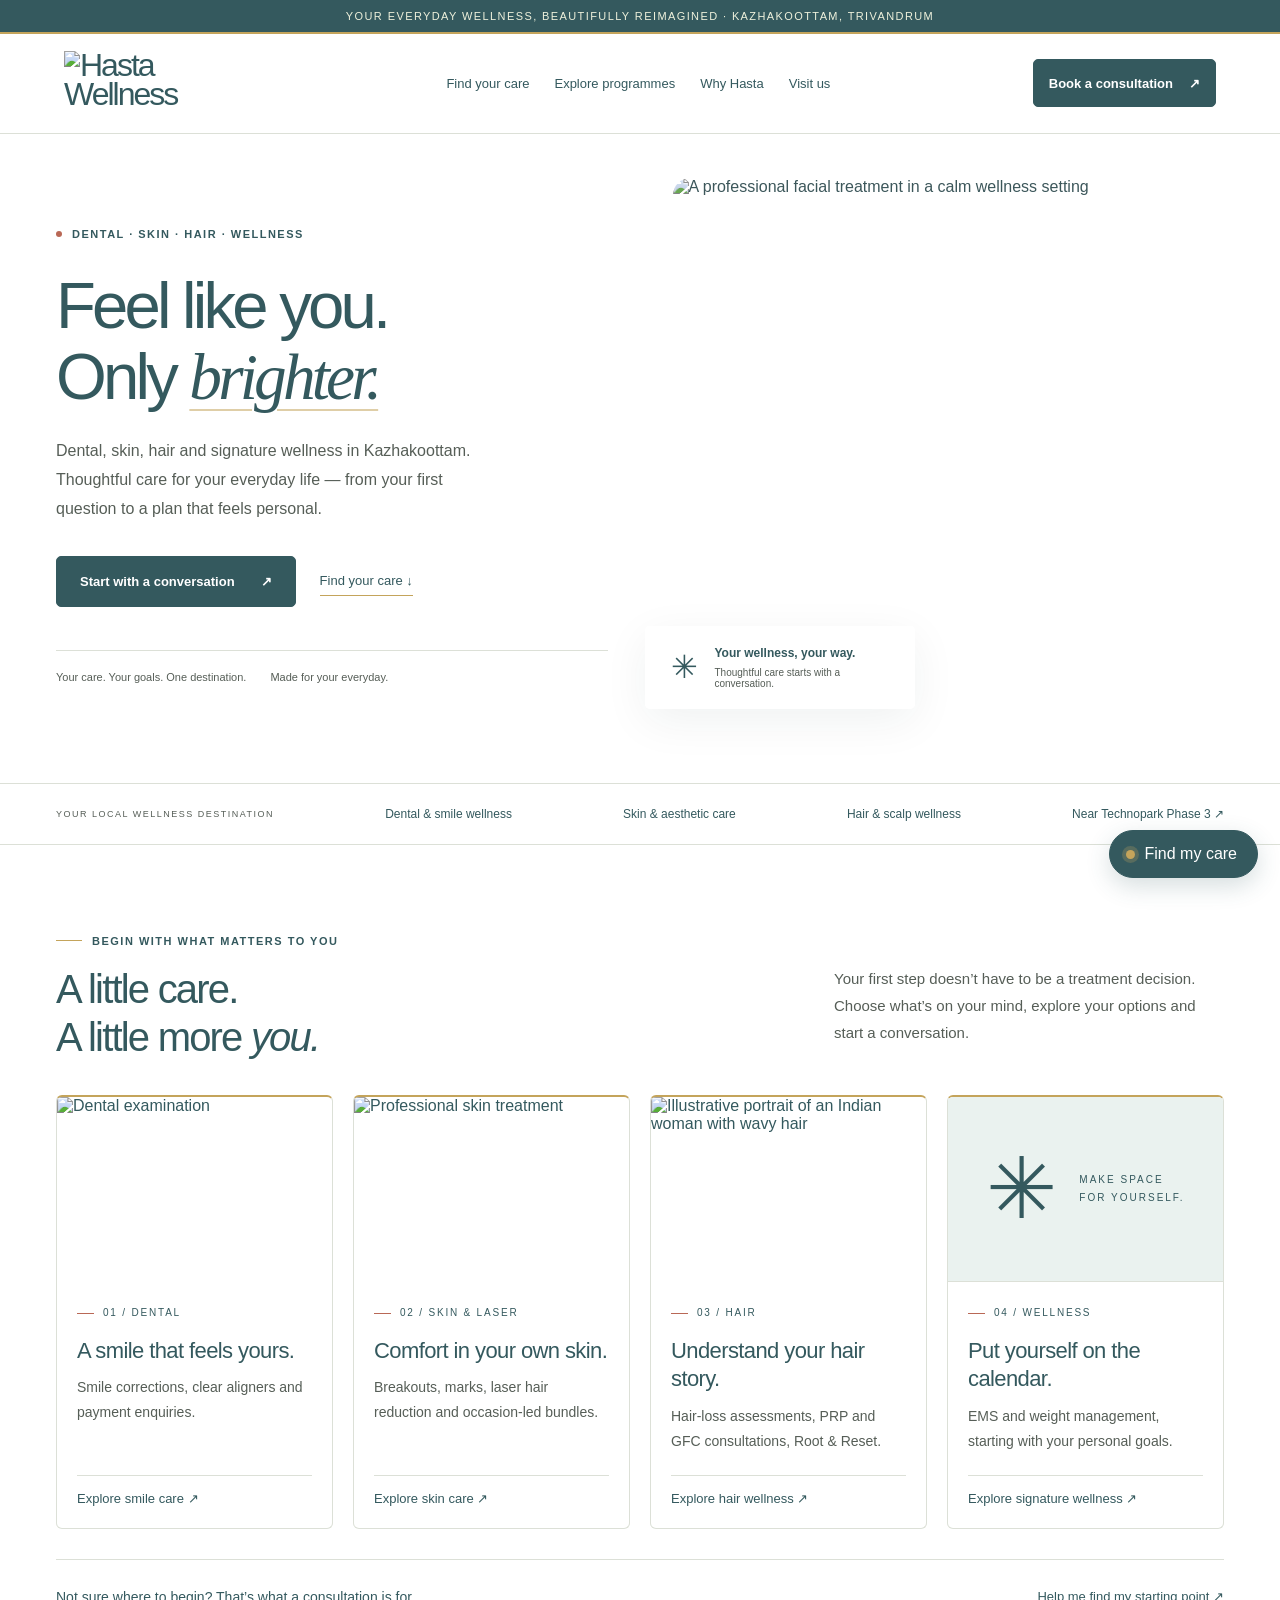
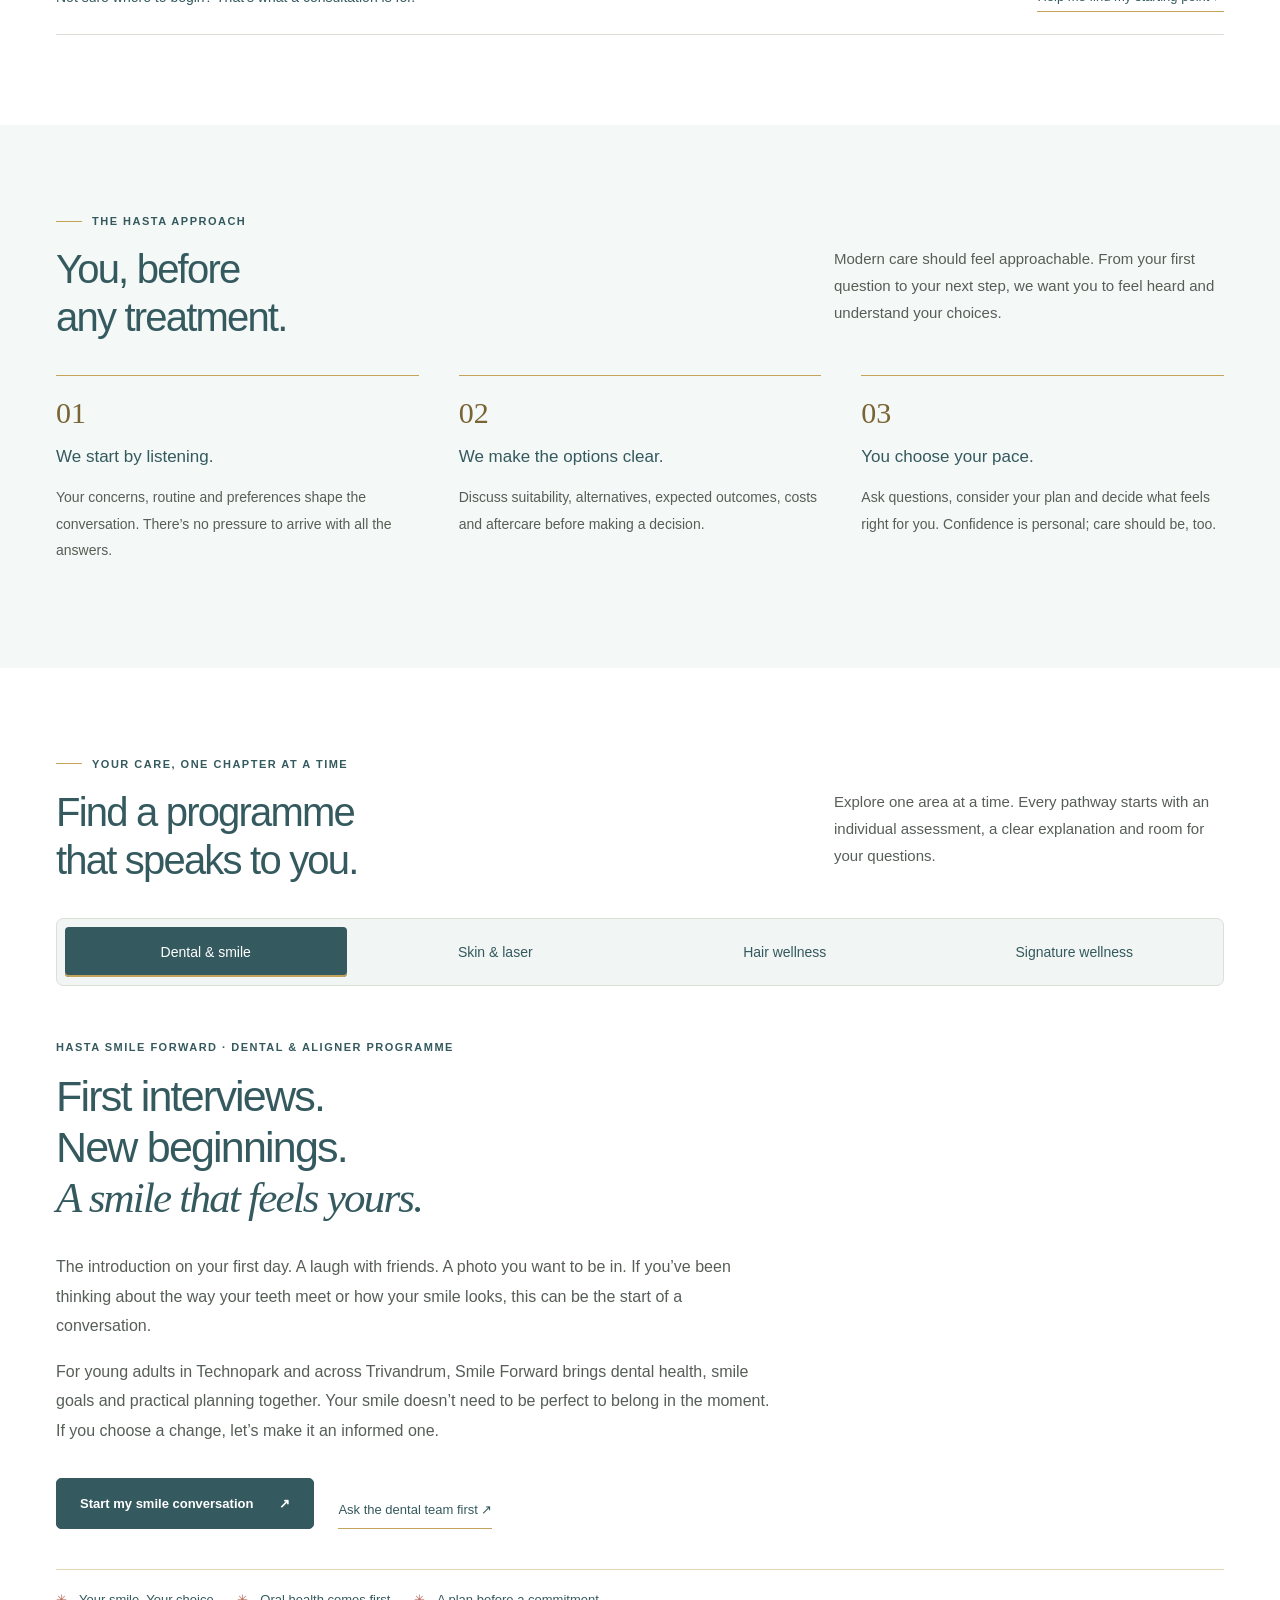
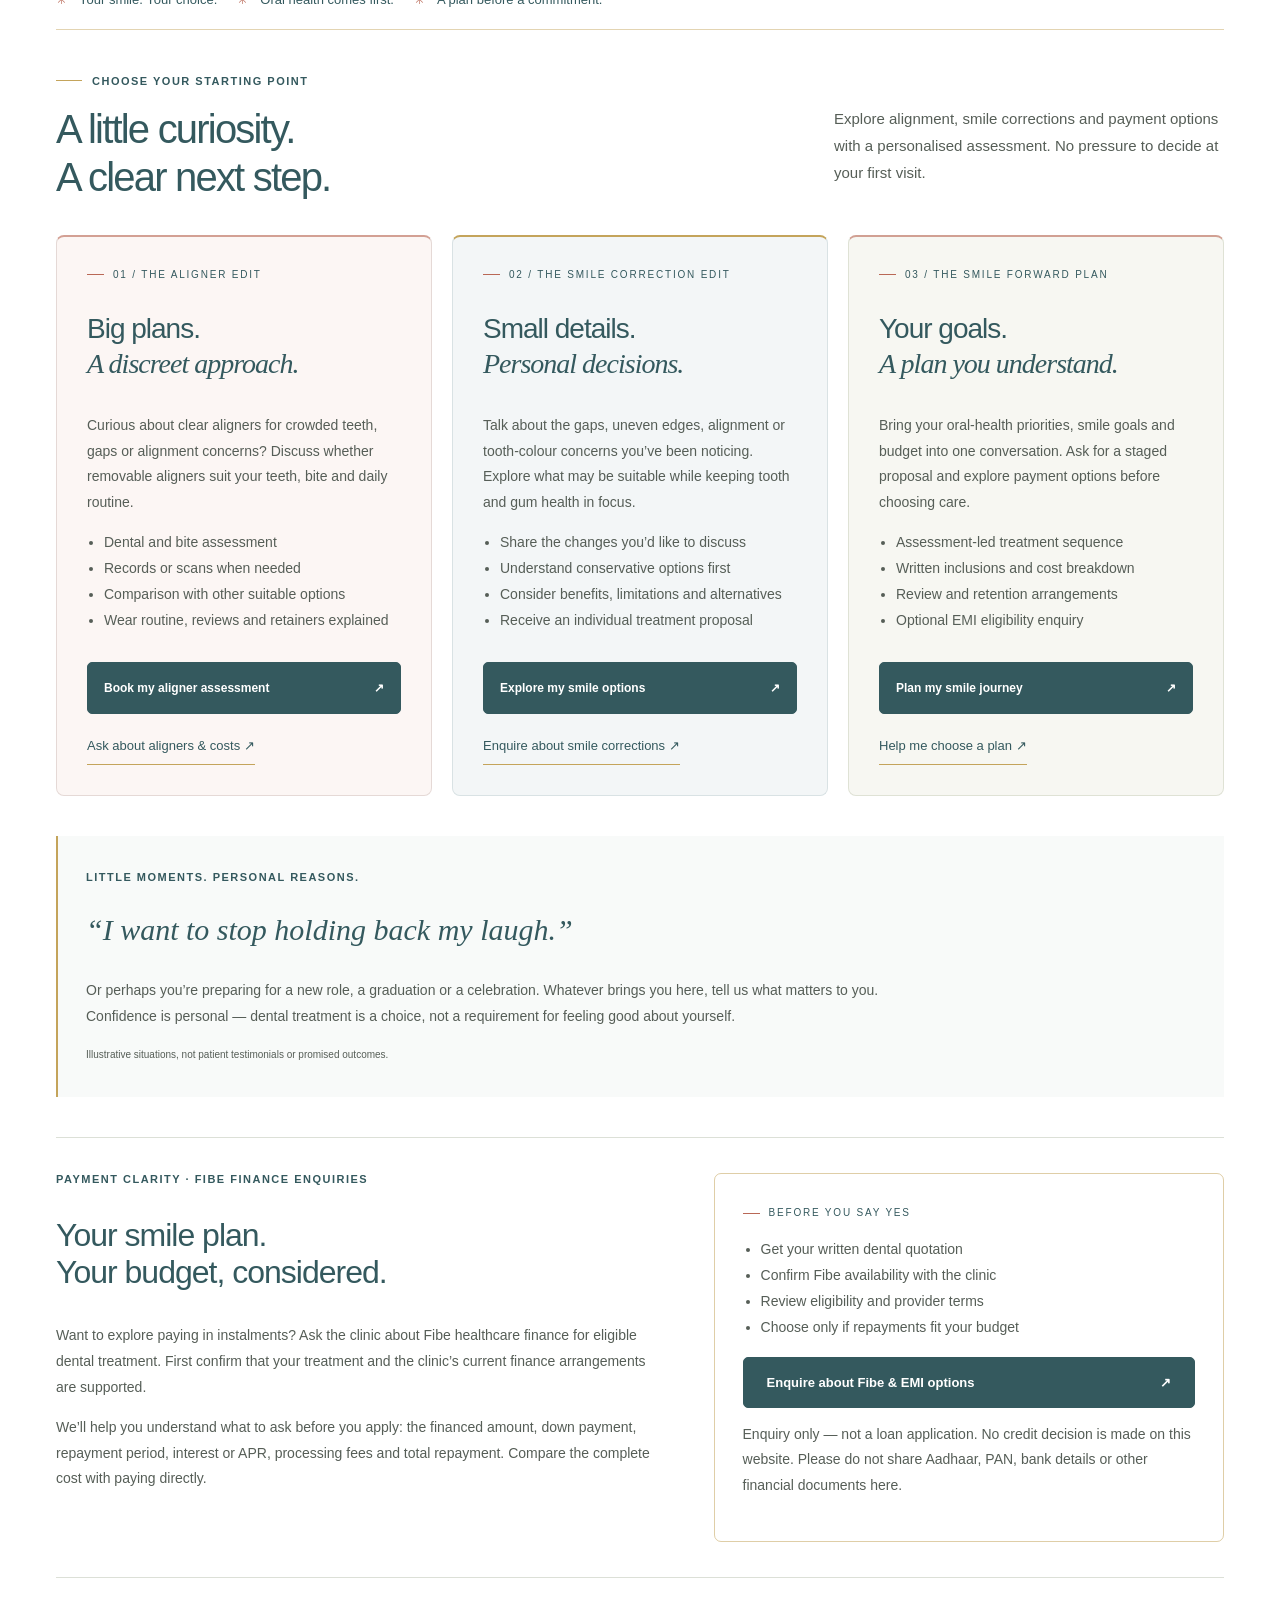
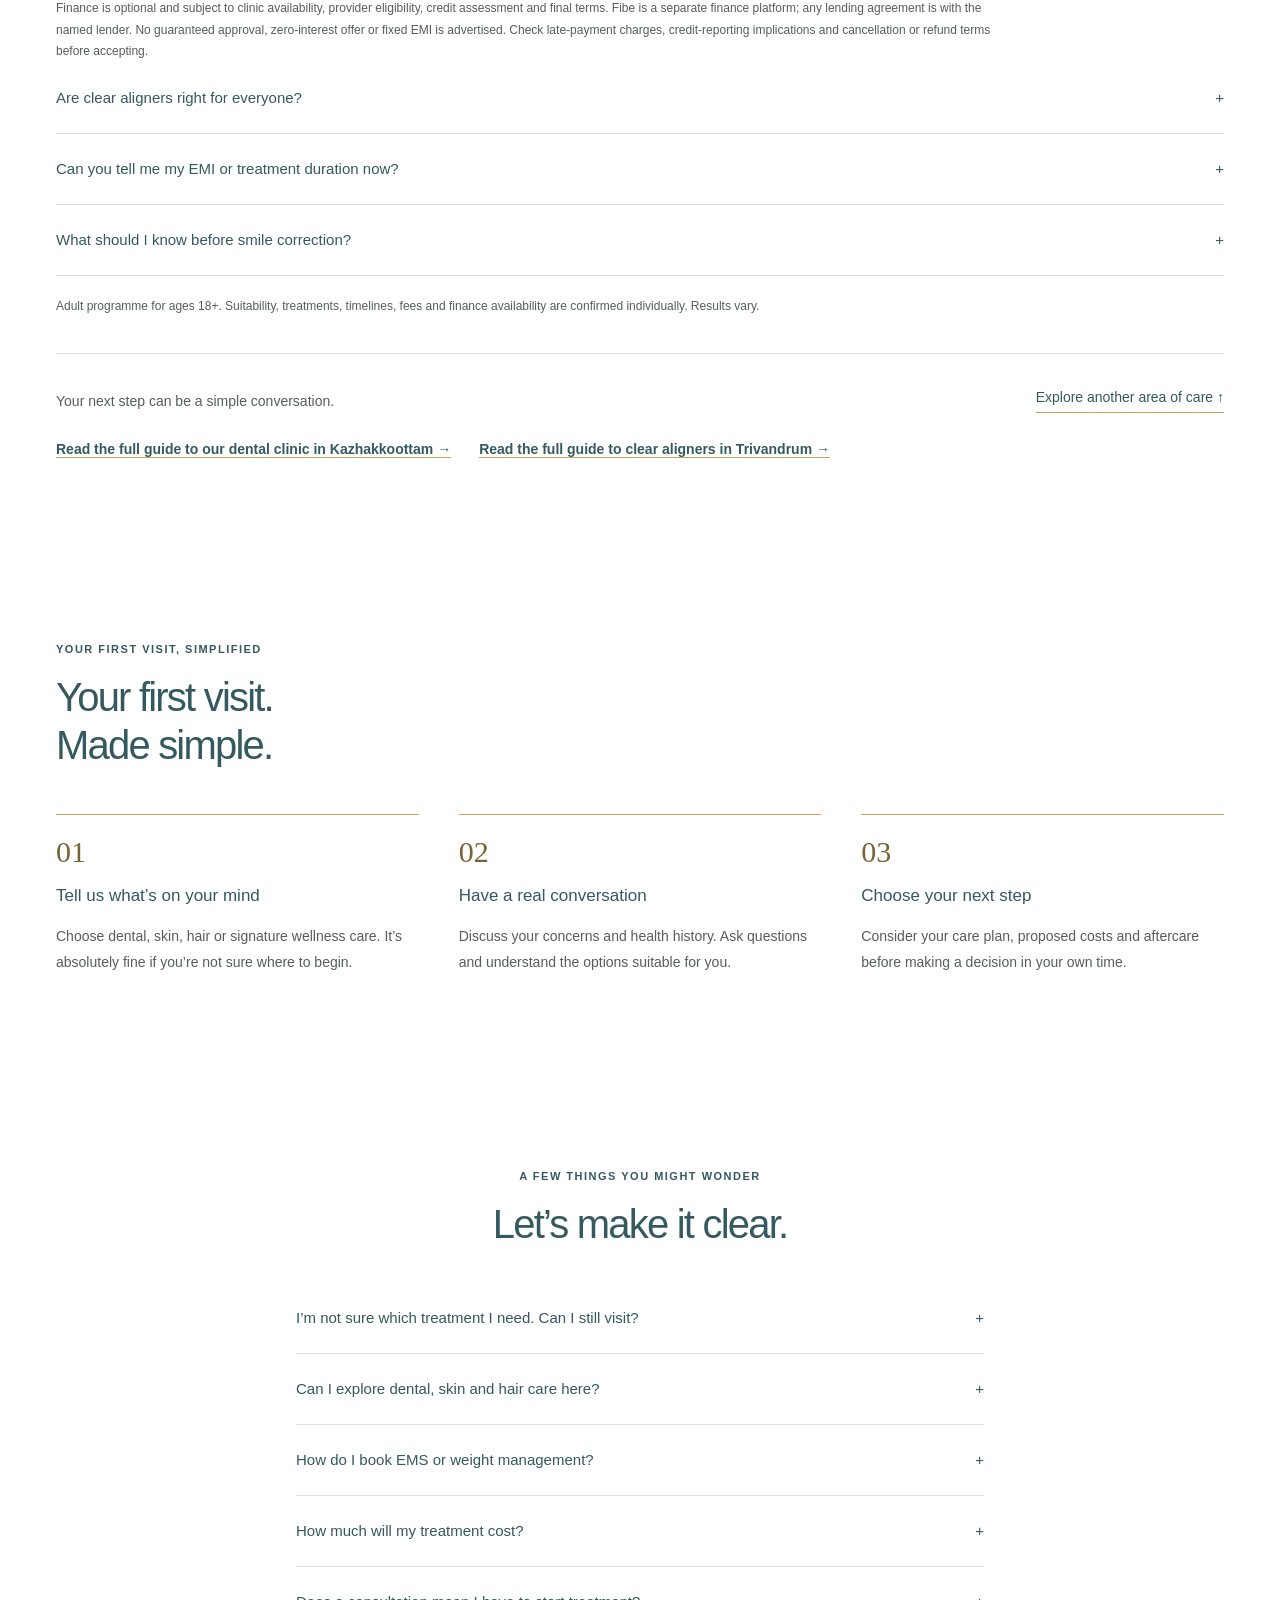
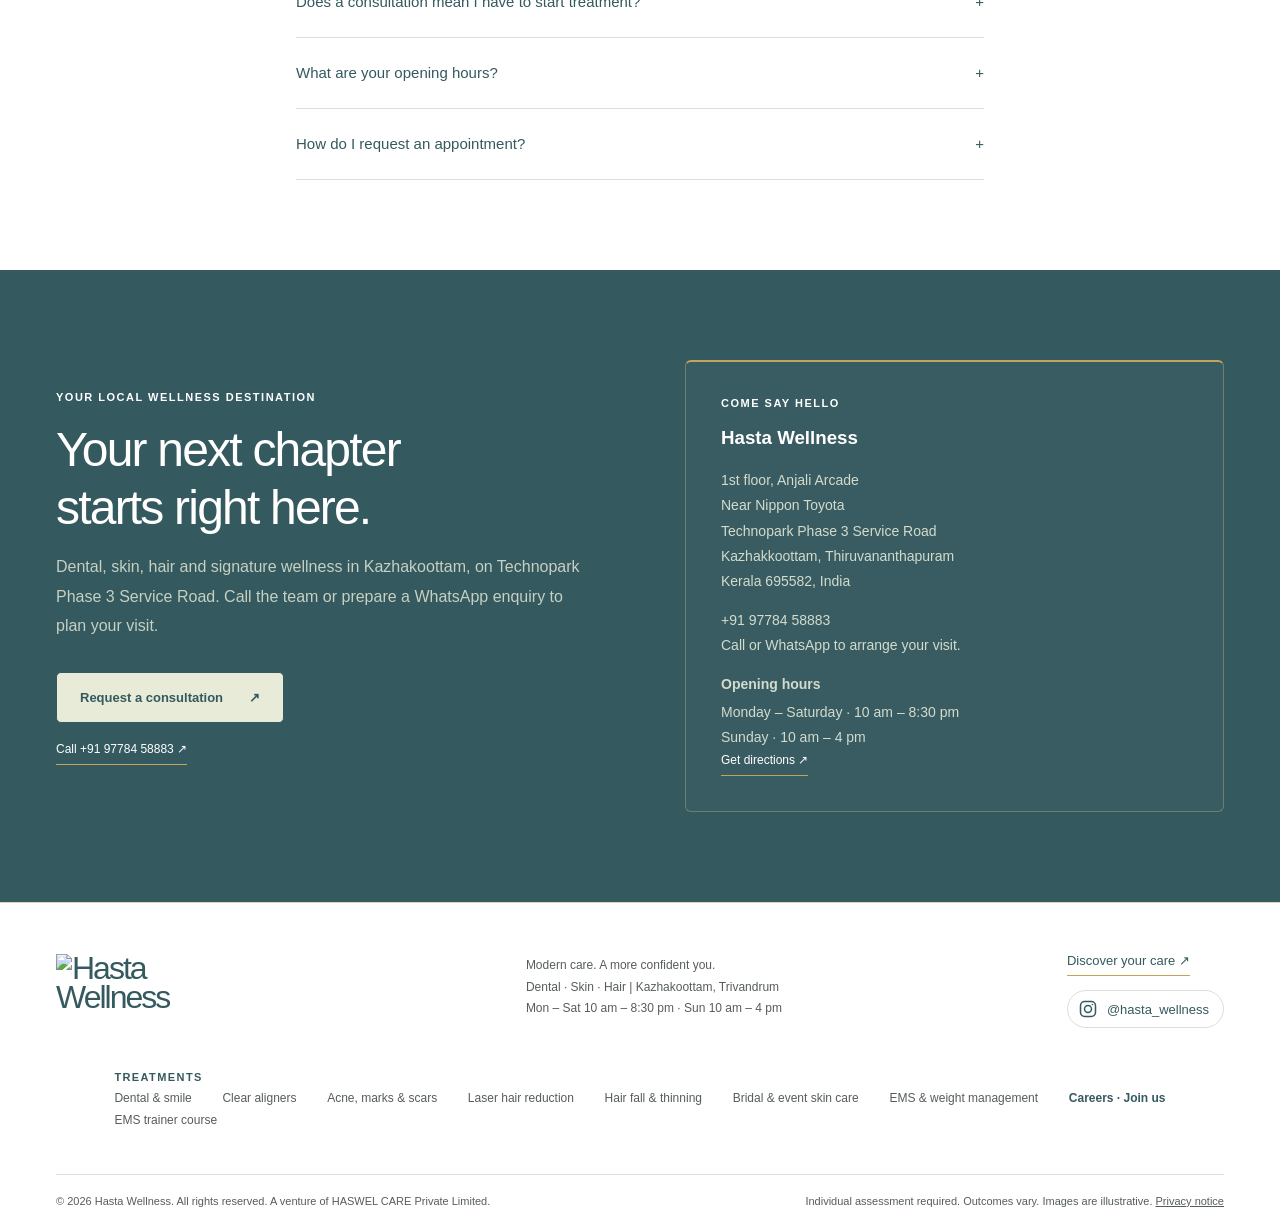
==== public/index.html @ f66c3aec "EMS Academy admissions: public course page and application, batches, review, offer with GST course-f" ====
<!doctype html><html lang="en"><head><meta charset="utf-8"><meta name="viewport" content="width=device-width,initial-scale=1"><title>Dental, Skin &amp; Hair Clinic in Kazhakkoottam | Hasta Wellness</title><meta name="description" content="Dental, skin, laser hair reduction, hair fall and EMS wellness care near Technopark Phase 3, Kazhakkoottam, Trivandrum. Open 7 days. Book a consultation on WhatsApp."><link rel="canonical" href="/"><meta name="robots" content="index,follow,max-image-preview:large"><meta name="theme-color" content="#34595e"><meta property="og:type" content="website"><meta property="og:site_name" content="Hasta Wellness"><meta property="og:title" content="Hasta Wellness · Dental, Skin &amp; Hair Clinic, Kazhakkoottam"><meta property="og:description" content="Dental, skin, hair and signature wellness near Technopark Phase 3, Trivandrum. Start with a conversation."><meta property="og:url" content="/"><meta property="og:image" content="/img/og-hasta-wellness.jpg"><meta property="og:image:width" content="1200"><meta property="og:image:height" content="630"><meta property="og:image:alt" content="Hasta Wellness logo"><meta property="og:locale" content="en_IN"><meta name="twitter:card" content="summary_large_image"><link rel="icon" href="/favicon.ico" sizes="48x48"><link rel="icon" type="image/png" sizes="96x96" href="/img/favicon-96.png"><link rel="apple-touch-icon" href="/apple-touch-icon.png"><link rel="manifest" href="/site.webmanifest"><link rel="preconnect" href="https://images.unsplash.com"><link rel="preload" href="/fonts/dm-sans-var.woff2" as="font" type="font/woff2" crossorigin><link rel="preload" href="/fonts/manrope-var.woff2" as="font" type="font/woff2" crossorigin><style>@font-face{font-family:'DM Sans';font-style:normal;font-display:swap;font-weight:100 1000;src:url(/fonts/dm-sans-var.woff2) format('woff2');unicode-range:U+0000-00FF,U+0131,U+0152-0153,U+02BB-02BC,U+02C6,U+02DA,U+02DC,U+0304,U+0308,U+0329,U+2000-206F,U+20AC,U+2122,U+2191,U+2193,U+2212,U+2215,U+FEFF,U+FFFD}@font-face{font-family:'Manrope';font-style:normal;font-display:swap;font-weight:200 800;src:url(/fonts/manrope-var.woff2) format('woff2');unicode-range:U+0000-00FF,U+0131,U+0152-0153,U+02BB-02BC,U+02C6,U+02DA,U+02DC,U+0304,U+0308,U+0329,U+2000-206F,U+20AC,U+2122,U+2191,U+2193,U+2212,U+2215,U+FEFF,U+FFFD}</style><link rel="preload" as="image" href="/img/hasta-wellness-logo.webp"><style>
:root{--green:#34595e;--cream:#ffffff;--muted:#565e57;--line:#dce0d7}*{box-sizing:border-box}html{scroll-behavior:smooth;scroll-padding-top:90px}body{margin:0;background:var(--cream);color:var(--green);font-family:'DM Sans',sans-serif}button,input,select{font:inherit}a{color:inherit;text-decoration:none}button,a,input,select{outline-offset:5px}button{cursor:pointer}.top{background:var(--green);color:#eef1dc;text-align:center;padding:10px;font-size:11px;letter-spacing:1.4px}header{position:sticky;top:0;z-index:10;background:#fffffff5;backdrop-filter:blur(12px);border-bottom:1px solid var(--line)}nav{max-width:1360px;margin:auto;padding:20px 5%;display:flex;align-items:center;justify-content:space-between;gap:30px}.logo{font-family:Manrope,sans-serif;font-size:32px;font-weight:500;letter-spacing:-2px;line-height:.9}.logo span{display:block;font-size:9px;letter-spacing:4px;margin-top:9px;text-align:center}.links{display:flex;gap:32px;font-size:13px}.btn{display:inline-flex;align-items:center;justify-content:space-between;gap:26px;padding:17px 23px;border:1px solid var(--green);background:var(--green);color:white;border-radius:5px;font-size:12px;font-weight:600}.btn.light{background:transparent;color:var(--green)}.menu{display:none;background:none;border:0;font-size:24px}.wrap{max-width:1240px;margin:auto;padding:0 36px}.hero{display:grid;grid-template-columns:1fr 1fr;min-height:650px;align-items:center;gap:65px;padding-top:44px;padding-bottom:50px}.eyebrow{font-size:10px;text-transform:uppercase;letter-spacing:2px;font-weight:600;display:flex;align-items:center;gap:10px}.dot{width:6px;height:6px;border-radius:50%;background:#7c9673}.hero h1{font-family:Manrope,sans-serif;font-size:clamp(45px,5.1vw,70px);font-weight:500;letter-spacing:-3.8px;line-height:1.09;margin:30px 0 24px}.hero h1 em{font-family:Georgia,serif;font-weight:400}.intro{font-size:15px;line-height:1.8;color:var(--muted);max-width:380px}.actions{display:flex;align-items:center;gap:24px;margin-top:32px}.textlink{font-size:12px;border-bottom:1px solid #9da79a;padding:7px 0}.herofoot{border-top:1px solid var(--line);margin-top:43px;padding-top:20px;display:flex;gap:24px;font-size:10px;color:var(--muted)}.visual{position:relative;height:555px}.visual img{width:100%;height:100%;object-fit:cover;border-radius:150px 6px 6px 6px;filter:saturate(.72)}.photo-label{position:absolute;left:22px;top:25px;color:white;font-size:9px;letter-spacing:1.5px;text-transform:uppercase}.imagecard{position:absolute;bottom:24px;left:-28px;background:#fffffff2;padding:20px 26px;border-radius:5px;max-width:270px;box-shadow:0 12px 45px #162c3510;display:flex;align-items:center;gap:17px}.imagecard b{font-size:12px;display:block}.imagecard p{font-size:10px;margin:7px 0 0;color:var(--muted)}.symbol{font-size:32px;font-family:Georgia}.strip{border-block:1px solid var(--line);padding:23px 0}.strip .wrap{display:flex;justify-content:space-between;align-items:center;gap:20px;font-size:11px}.strip small{letter-spacing:1.5px;font-size:9px;color:var(--muted)}section{padding:90px 0}.sectionhead{display:flex;align-items:end;justify-content:space-between;gap:40px;margin-bottom:34px}h2{font-family:Manrope,sans-serif;font-size:40px;line-height:1.2;letter-spacing:-1.8px;font-weight:500;margin:18px 0 0}.sectionhead p{max-width:330px;font-size:13px;line-height:1.8;color:var(--muted)}.cards{display:grid;grid-template-columns:repeat(3,1fr);gap:22px}.card{border:1px solid var(--line);border-radius:6px;overflow:hidden;background:#fff}.cardphoto{height:245px;overflow:hidden;position:relative}.cardphoto img{width:100%;height:100%;object-fit:cover;transition:transform .6s;filter:saturate(.65)}.card:hover img{transform:scale(1.04)}.cardphoto span{position:absolute;top:16px;left:16px;background:#ffffffe8;padding:7px 10px;font-size:9px;border-radius:3px}.cardbody{padding:25px}.card h3{font-size:23px;letter-spacing:-.7px;font-weight:500;margin:0}.card p{font-size:12px;line-height:1.8;color:var(--muted);min-height:64px}.card button{border:0;border-top:1px solid var(--line);padding:17px 0 0;background:none;width:100%;display:flex;justify-content:space-between;text-align:left;color:var(--green);font-size:11px}.philosophy{background:#e9ede4}.split{display:grid;grid-template-columns:1fr 1fr;gap:90px;align-items:center}.interior{height:480px;object-fit:cover;width:100%;border-radius:6px 6px 120px 6px}.bodycopy{color:var(--muted);font-size:14px;line-height:1.9}.principle{border-top:1px solid #cbd3c5;padding:20px 0;display:flex;gap:20px;font-size:12px}.principle span{font-size:10px;color:#809077}.principle strong{display:block;font-weight:500}.principle p{margin:8px 0 0;color:var(--muted);font-size:11px;line-height:1.7}.journey{display:grid;grid-template-columns:repeat(3,1fr);gap:40px;margin-top:45px}.step{border-top:1px solid #a8b3a4;padding-top:20px}.step>span{font-family:Georgia;font-size:30px;color:#9ba990}.step h3{font-size:17px;font-weight:500}.step p{font-size:12px;line-height:1.9;color:var(--muted)}.visit{background:var(--green);color:var(--cream)}.visit .bodycopy{color:#c6d0c3}.visit h2{font-size:48px}.visit .btn{background:#e7ebd7;color:var(--green);margin-top:15px}.locationbox{border:1px solid #6b8073;padding:35px;border-radius:6px;background:#ffffff05}.locationbox p{font-size:13px;line-height:1.8;color:#d3dbcd}.maplink{display:inline-block;border-bottom:1px solid #8ca08a;padding-bottom:8px;font-size:12px}.faq{max-width:760px;margin:auto}.faq h2{text-align:center;margin-bottom:35px}details{border-bottom:1px solid var(--line);padding:23px 0}summary{cursor:pointer;font-size:14px;list-style:none;display:flex;justify-content:space-between;gap:20px}summary:after{content:'+'}details[open] summary:after{content:'−'}details p{font-size:13px;line-height:1.9;color:var(--muted);padding-right:30px}footer{border-top:1px solid var(--line);padding:40px 0 24px}.footrow{display:flex;justify-content:space-between;align-items:center;gap:35px}.footrow p{font-size:11px;line-height:1.8;color:var(--muted)}.fine{display:flex;justify-content:space-between;border-top:1px solid var(--line);padding-top:20px;margin-top:30px;font-size:9px;color:var(--muted)}dialog{border:0;border-radius:12px;padding:35px;max-width:510px;width:calc(100% - 32px);color:var(--green);background:var(--cream)}dialog::backdrop{background:#162b24a6;backdrop-filter:blur(5px)}dialog h2{font-size:30px;margin-top:10px}dialog p{font-size:13px;line-height:1.8;color:var(--muted)}.close{float:right;background:none;border:0;font-size:23px;color:var(--green)}label{display:block;font-size:12px;margin:18px 0 7px}input,select{width:100%;padding:13px;border:1px solid #cbd2c5;border-radius:4px;background:white;color:var(--green)}form .btn{width:100%;margin-top:22px}.check{display:flex;gap:9px;line-height:1.6;font-size:11px}.check input{width:auto}.notice{padding:14px;background:#e5eadc;border-radius:5px;font-size:11px;line-height:1.7}.download{margin-top:18px}.sr{position:absolute;width:1px;height:1px;overflow:hidden;clip:rect(0,0,0,0)}@media(min-width:1400px){.wrap{max-width:1300px}}@media(max-width:800px){.links{gap:17px}.hero{gap:30px}.hero h1{font-size:49px}.visual{height:490px}.herofoot{gap:14px}.split{gap:35px}.cardphoto{height:185px}.cardbody{padding:18px}h2{font-size:33px}.strip .wrap{flex-wrap:wrap}.strip small{width:100%}}@media(max-width:600px){.top{font-size:9px}.wrap{padding:0 23px}nav{padding:18px 23px}.logo{font-size:29px}nav>.btn{margin-left:auto;padding:13px;font-size:10px}.menu{display:block}.links{display:none;position:absolute;top:79px;background:var(--cream);left:0;right:0;padding:25px;flex-direction:column;border-bottom:1px solid var(--line)}.links.open{display:flex}.hero{grid-template-columns:1fr;padding-top:35px;padding-bottom:35px;gap:30px}.hero h1{font-size:54px;margin-top:22px;letter-spacing:-3px}.intro{max-width:100%}.herofoot{margin-top:27px}.visual{height:390px;margin-left:12px}.visual img{border-top-left-radius:110px}.imagecard{left:-12px;bottom:18px}.strip .wrap{font-size:10px;justify-content:flex-start;gap:18px}section{padding:60px 0}.sectionhead{display:block}.sectionhead p{max-width:100%}.cards,.split,.journey{grid-template-columns:1fr}.cards{gap:20px}.cardphoto{height:260px}.cardbody{padding:24px}.card p{min-height:0}.split{gap:35px}.interior{height:350px}.journey{gap:20px}.step{padding-top:17px}.step h3{margin-top:12px}.visit h2{font-size:39px}.locationbox{padding:25px}.footrow{align-items:start;flex-wrap:wrap}.fine{gap:20px;line-height:1.7}dialog{padding:25px}}
.logo img{display:block;width:208px;height:auto;mix-blend-mode:multiply}@media(max-width:600px){.logo img{width:140px}nav{gap:12px}}
.signature{background:#fff;border-top:1px solid var(--line)}.signature h2 em{font-family:Georgia,serif;font-weight:400}.signature-grid{display:grid;grid-template-columns:1fr 1fr;gap:24px}.signature-card{padding:38px;border:1px solid #c9d7d8;border-radius:8px;background:#f1f7f7;display:flex;flex-direction:column;align-items:start}.signature-card.weight{background:#f5f5f3;border-color:#d9ddd6}.signature-top{display:flex;justify-content:space-between;width:100%;align-items:center}.programme-tag{font-size:10px;letter-spacing:1.8px}.signature-mark{font-size:33px}.signature-card h3{font-family:Manrope,sans-serif;font-size:42px;line-height:1.15;font-weight:500;letter-spacing:-1.8px;margin:25px 0 20px}.signature-card h3 em{font-family:Georgia,serif;font-weight:400}.signature-card>p{font-size:14px;line-height:1.85;color:var(--muted);margin:0 0 25px;max-width:430px}.programme-pills{display:flex;gap:8px;flex-wrap:wrap;margin-bottom:30px}.programme-pills span{padding:8px 10px;border:1px solid #cbd7d2;border-radius:30px;font-size:10px}.signature-card .btn{margin-top:auto;width:100%;text-align:left}.signature-card small{display:block;font-size:10px;line-height:1.8;color:var(--muted);margin-top:17px}.signature-bottom{display:flex;gap:25px;align-items:center;justify-content:space-between;padding:28px 0;border-bottom:1px solid var(--line)}.signature-bottom strong{font-size:15px;font-weight:500}.signature-bottom p,.wellness-note{font-size:11px;line-height:1.8;color:var(--muted)}.wellness-note{max-width:950px;margin:20px 0 0}@media(max-width:600px){.signature-grid{grid-template-columns:1fr}.signature-card{padding:27px}.signature-card h3{font-size:36px}.signature-bottom{align-items:start;flex-direction:column}.signature-card .btn{gap:14px}}
.skin-packages{background:#fff;border-top:1px solid var(--line)}.skin-packages h2 em,.skin-edit h3 em{font-family:Georgia,serif;font-weight:400}.skin-grid{display:grid;grid-template-columns:repeat(3,1fr);gap:20px}.skin-edit{padding:30px;border:1px solid #e5d9d6;border-radius:8px;background:#fcf6f4;display:flex;flex-direction:column;align-items:start}.skin-edit.spotlight{background:#f3f6f7;border-color:#d9e2e4}.skin-edit.timeless{background:#f7f7f2;border-color:#dfe2d5}.skin-edit h3{font-family:Manrope,sans-serif;font-size:29px;font-weight:500;line-height:1.25;letter-spacing:-1px;margin:28px 0 18px}.skin-edit p,.skin-edit li{font-size:12px;line-height:1.9;color:var(--muted)}.skin-edit ul{padding-left:17px;margin:0 0 28px}.skin-edit .btn{width:100%;margin-top:auto;text-align:left;gap:12px;padding:16px;font-size:11px}.skin-bundle{display:grid;grid-template-columns:1.3fr 1fr;gap:65px;align-items:center;border-bottom:1px solid var(--line);padding:35px 0}.skin-bundle h3{font-family:Manrope,sans-serif;font-size:26px;font-weight:500;line-height:1.3;letter-spacing:-.7px}.skin-bundle p{font-size:12px;line-height:1.9;color:var(--muted)}.skin-bundle .bundle-fine{font-size:10px;max-width:340px}@media(max-width:850px){.skin-grid{grid-template-columns:1fr}.skin-edit{padding:28px}.skin-bundle{grid-template-columns:1fr;gap:15px}.skin-edit h3{font-size:34px}}.cardphoto img[src="/img/hair-wellness-portrait.webp"]{object-position:center 25%}/* Fine warm accents complement the white and teal palette. */
:root{--gold:#c4a45b;--terracotta:#b96856}
.top{border-bottom:2px solid var(--gold)}
.eyebrow .dot{background:var(--terracotta)}
.hero h1 em{text-decoration:underline;text-decoration-color:#c4a45b88;text-decoration-thickness:2px;text-underline-offset:10px}
.sectionhead>.eyebrow:before{content:'';width:26px;height:1px;background:var(--gold)}
.sectionhead>div>.eyebrow:before{content:'';width:26px;height:1px;background:var(--gold)}
.card:nth-child(1){border-top:2px solid var(--gold)}
.card:nth-child(2){border-top:2px solid #b9685680}
.card:nth-child(3){border-top:2px solid var(--gold)}
.card button:hover,.textlink:hover{color:#98513f}
.textlink{border-bottom-color:var(--gold)}
.skin-edit{border-top:2px solid #b9685699}
.skin-edit.spotlight{border-top-color:var(--gold)}
.skin-edit.timeless{border-top-color:#b9685699}
.signature-card{border-top:2px solid var(--gold)}
.signature-card.weight{border-top:2px solid #b9685699}
.programme-tag:before{content:'';display:inline-block;width:17px;height:1px;vertical-align:middle;margin-right:9px;background:var(--terracotta)}
.step{border-top-color:var(--gold)}
.step>span{color:#7a6334}
.locationbox{border-top:2px solid var(--gold)}
.maplink{border-bottom-color:var(--gold)}
.btn{transition:box-shadow .2s,transform .2s}
.btn:hover{box-shadow:0 3px 0 #c4a45b88;transform:translateY(-1px)}
footer{border-top:1px solid #c4a45b77}
.hair-story{background:#fff;border-top:1px solid var(--line)}.hair-intro{display:grid;grid-template-columns:1.1fr 1fr;gap:65px;align-items:center}.hair-intro h2{font-size:48px}.hair-story h2 em{font-family:Georgia,serif;font-weight:400}.hair-image{height:490px;position:relative}.hair-image img{width:100%;height:100%;object-fit:cover;object-position:center 25%;border-radius:100px 5px 5px 5px}.hair-image>span{position:absolute;bottom:20px;left:20px;right:20px;background:#fffffff0;padding:18px;font-size:14px;line-height:1.7;border-left:2px solid var(--gold)}.hair-subhead{margin-top:65px}.hair-checks{display:grid;grid-template-columns:repeat(4,1fr);gap:22px}.hair-checks article{border-top:1px solid var(--gold);padding-top:20px}.hair-checks span{font-size:9px;letter-spacing:1px}.hair-checks h3{font-weight:500;font-size:19px}.hair-checks p{font-size:12px;line-height:1.85;color:var(--muted)}.hair-enquire{background:none;border-top:0;border-left:0;border-right:0;color:var(--green);font-size:11px;margin-top:15px;text-align:left}.hair-story .skin-edit h3 em{font-family:Georgia,serif}.links{gap:20px}.links a{white-space:nowrap}@media(max-width:1000px){.links{gap:12px;font-size:11px}nav{gap:16px}.hair-checks{grid-template-columns:repeat(2,1fr)}}@media(max-width:750px){.links{display:none;position:absolute;top:100%;left:0;right:0;padding:25px;background:white;flex-direction:column;border-bottom:1px solid var(--line)}.links.open{display:flex}.menu{display:block}.hair-intro{grid-template-columns:1fr;gap:30px}.hair-intro h2{font-size:39px}.hair-image{height:380px}}@media(max-width:450px){.hair-checks{grid-template-columns:1fr}}.laser-care{background:#fff;border-top:1px solid var(--line)}.laser-opening{max-width:830px}.laser-opening h2{font-size:48px;margin-bottom:28px}.laser-opening h2 em{font-family:Georgia,serif;font-weight:400}.laser-opening .bodycopy{max-width:710px}.laser-promises{display:flex;gap:35px;flex-wrap:wrap;border-block:1px solid #c4a45b77;padding:22px 0;margin:40px 0 65px;font-size:12px}.laser-promises span:before{content:'✳';color:var(--terracotta);margin-right:12px}.laser-wellbeing{max-width:860px;border-left:2px solid var(--gold);padding:8px 0 8px 26px;margin:40px 0}.laser-wellbeing h3{font-family:Manrope,sans-serif;font-size:29px;font-weight:500;letter-spacing:-1px;line-height:1.3}.laser-wellbeing p{font-size:13px;color:var(--muted);line-height:1.9}@media(min-width:751px){nav{gap:15px}.links{gap:13px;font-size:11px}nav>.logo img{width:180px}nav>.btn{padding:15px;gap:16px}}@media(max-width:1100px){.links{display:none;position:absolute;top:100%;left:0;right:0;padding:25px;background:white;flex-direction:column;border-bottom:1px solid var(--line)}.links.open{display:flex}.menu{display:block}nav>.btn{margin-left:auto}}@media(max-width:600px){.laser-opening h2{font-size:37px}.laser-promises{gap:16px;flex-direction:column;margin-bottom:40px}.laser-opening .actions{align-items:start;flex-direction:column;gap:12px}}.skin-concerns{background:#fff;border-top:1px solid var(--line)}.concern-opening{max-width:850px}.concern-opening h2{font-size:48px;margin-bottom:28px}.concern-opening h2 em{font-family:Georgia,serif;font-weight:400}.concern-opening .bodycopy{max-width:720px}@media(max-width:600px){.concern-opening h2{font-size:38px}.concern-opening .actions{flex-direction:column;align-items:start;gap:12px}}@media(min-width:1101px){.links{gap:10px;font-size:10px}}
.smile-plan{background:#fff;border-top:1px solid var(--line)}.smile-opening{max-width:850px}.smile-opening h2{font-size:48px;margin-bottom:28px}.smile-opening h2 em{font-family:Georgia,serif;font-weight:400}.smile-opening .bodycopy{max-width:720px}.smile-moments{padding:35px 28px;border-left:2px solid var(--gold);margin:40px 0;background:#f8faf9}.smile-moments h3{font-family:Georgia,serif;font-size:30px;font-weight:400;font-style:italic}.smile-moments p{font-size:14px;line-height:1.9;max-width:820px;color:var(--muted)}.smile-moments small{font-size:10px;color:var(--muted)}.smile-finance{display:grid;grid-template-columns:1.2fr 1fr;gap:45px;padding:35px 0;border-block:1px solid var(--line)}.smile-finance h3{font-size:32px;letter-spacing:-1px;font-weight:500}.smile-finance p,.smile-finance li{font-size:13px;line-height:1.9;color:var(--muted)}.finance-panel{border:1px solid #c4a45b88;border-radius:7px;padding:28px}.finance-panel ul{padding-left:18px}.finance-panel p{font-size:10px}.finance-panel .btn{width:100%;gap:12px;text-align:left}@media(max-width:1250px){.links{display:none;position:absolute;top:100%;left:0;right:0;padding:25px;background:white;flex-direction:column;border-bottom:1px solid var(--line)}.links.open{display:flex}.menu{display:block}nav>.btn{margin-left:auto}}@media(max-width:600px){.smile-opening h2{font-size:38px}.smile-opening .actions{flex-direction:column;align-items:start;gap:12px}.smile-finance{grid-template-columns:1fr;gap:20px}.smile-moments{padding:25px 20px}}
/* Consolidated narrative and reading hierarchy */
[hidden]{display:none!important}body{font-size:16px}.bodycopy{font-size:16px;line-height:1.85}.intro{font-size:16px;max-width:440px}.sectionhead p{font-size:15px;line-height:1.8;max-width:390px}.eyebrow{font-size:11px;letter-spacing:1.5px}.logo img{width:185px}.links{display:flex!important;position:static;flex-direction:row;padding:0;border:0;gap:25px;font-size:13px;background:transparent}nav{gap:25px;padding-block:17px}.menu{display:none!important}.btn{font-size:13px;min-height:48px}.hero{min-height:610px}.herofoot{font-size:11px}.strip .wrap{font-size:12px}.care-directory{display:grid;grid-template-columns:repeat(4,1fr);gap:20px}.care-route{display:flex;flex-direction:column;border:1px solid var(--line);border-top:2px solid var(--gold);border-radius:6px;overflow:hidden;background:#fff;transition:transform .2s,box-shadow .2s}.care-route:hover{transform:translateY(-4px);box-shadow:0 12px 28px #34595e10}.route-image{height:185px;overflow:hidden}.route-image img{height:100%;width:100%;object-fit:cover}.route-image img[alt*='Indian woman']{object-position:center 24%}.care-route>.programme-tag{margin:23px 20px 0;font-size:10px}.care-route h3{font-size:22px;line-height:1.3;letter-spacing:-.6px;font-weight:500;margin:16px 20px 10px}.care-route p{font-size:14px;line-height:1.75;color:var(--muted);margin:0 20px 22px}.route-cta{font-size:13px;margin:auto 20px 22px;padding-top:15px;border-top:1px solid var(--line)}.wellness-art{height:185px;background:#eaf2ef;display:flex;align-items:center;justify-content:center;gap:22px;border-bottom:1px solid var(--line)}.wellness-art>span{font-size:85px;color:var(--green)}.wellness-art small{font-size:10px;line-height:1.8;letter-spacing:2px}.unsure{display:flex;align-items:center;justify-content:space-between;gap:20px;border-block:1px solid var(--line);padding:22px 0;margin-top:30px;font-size:14px}.unsure button{background:none;border-top:0;border-left:0;border-right:0;color:var(--green)}.approach-brief{background:#f4f8f6}.step p{font-size:14px}.approach-brief .journey{margin-top:30px}.programme-explorer{padding-bottom:0}.care-tabs{display:flex;gap:8px;padding:8px;background:#f1f5f3;border:1px solid var(--line);border-radius:7px}.care-tabs button{flex:1;border:0;background:transparent;color:var(--green);padding:17px 14px;border-radius:4px;font-size:14px;font-weight:500;min-height:50px}.care-tabs button[aria-selected=true]{background:var(--green);color:#fff;box-shadow:inset 0 -2px var(--gold)}.skin-subnav{display:flex;gap:22px;flex-wrap:wrap;border-bottom:1px solid var(--line);padding:22px 4px 0}.skin-subnav a{font-size:13px;padding-bottom:14px;border-bottom:2px solid transparent}.skin-subnav a[aria-current=true]{border-color:var(--terracotta);font-weight:600}section[data-programme-panel]{padding-top:55px;padding-bottom:65px;border-top:0}.programme-panel-inner{animation:reveal .25s ease-out}.programme-panel-inner>div:first-child h2{font-size:43px;line-height:1.18}.skin-edit p,.skin-edit li,.skin-bundle p,.signature-card>p,.hair-checks p,.laser-wellbeing p,.smile-finance p,.smile-finance li{font-size:14px;line-height:1.85}.skin-edit .btn{font-size:12px;min-height:52px}.skin-edit h3{font-size:28px}.programme-tag{line-height:1.6}.hair-enquire{font-size:13px;line-height:1.6;min-height:36px}.wellness-note,.bundle-fine,.signature-card small{font-size:12px!important;line-height:1.8}.laser-promises{font-size:13px;gap:20px;margin-bottom:45px}.hair-checks{gap:25px}.hair-checks span{font-size:10px}.skin-bundle{gap:35px}.skin-bundle .btn{white-space:normal}summary{font-size:15px;line-height:1.6}details p{font-size:14px}.visit .locationbox p{font-size:14px}.footrow p{font-size:12px}.fine{font-size:11px}.mobile-care-bar{display:none}dialog{max-height:calc(100dvh - 32px);overflow:auto}dialog p{font-size:14px}label{font-size:13px}.check{font-size:12px}.notice{font-size:13px}.chapter-next{border-top:1px solid var(--line);margin-top:35px;padding-top:25px;display:flex;justify-content:space-between;align-items:center;gap:20px}.chapter-next p{font-size:14px;color:var(--muted)}.chapter-next a{font-size:14px;border-bottom:1px solid var(--gold);padding-bottom:7px}.textlink{font-size:13px}a:focus-visible,button:focus-visible{outline:2px solid var(--terracotta)}@keyframes reveal{from{opacity:.5;transform:translateY(5px)}to{opacity:1;transform:none}}@media(prefers-reduced-motion:reduce){html{scroll-behavior:auto}.programme-panel-inner{animation:none}.care-route,.btn{transition:none}}
@media(max-width:1000px){.care-directory{grid-template-columns:repeat(2,1fr)}.route-image,.wellness-art{height:220px}.links{gap:17px!important;font-size:12px}nav{gap:17px}.logo img{width:155px}nav>.btn{padding:14px}.skin-grid{grid-template-columns:1fr}.skin-edit h3{font-size:31px}.skin-edit p{max-width:700px}.skin-bundle{grid-template-columns:1fr;gap:15px}}
@media(max-width:760px){html{scroll-padding-top:100px}.links{display:none!important;position:absolute;top:100%;left:0;right:0;background:#fff;flex-direction:column;padding:20px 23px;border-bottom:1px solid var(--line);gap:0!important;box-shadow:0 15px 25px #34595e12}.links.open{display:flex!important}.links a{font-size:16px;padding:15px 5px;border-bottom:1px solid #edf0eb}.menu{display:block!important;color:var(--green);min-width:40px;min-height:44px}.logo img{width:145px}nav{gap:10px;padding:14px 23px}nav>.btn{margin-left:auto;font-size:11px;padding:12px;gap:8px;min-height:44px}.care-tabs{gap:4px;padding:5px}.care-tabs button{font-size:12px;padding:12px 7px;line-height:1.5}.sectionhead p{max-width:100%}.mobile-care-bar{display:flex;position:fixed;bottom:0;left:0;right:0;z-index:12;background:#fff;padding:10px 20px calc(10px + env(safe-area-inset-bottom));border-top:1px solid var(--gold);gap:12px;box-shadow:0 -5px 25px #34595e0b}.mobile-care-bar a,.mobile-care-bar button{flex:1;text-align:center;font-size:13px;border-radius:4px;padding:13px;border:1px solid var(--green)}.mobile-care-bar button{background:var(--green);color:white}body{padding-bottom:78px}.skin-subnav{gap:14px}.skin-subnav a{font-size:12px}.programme-panel-inner>div:first-child h2{font-size:36px}.unsure{align-items:start;flex-direction:column;gap:7px}.chapter-next{align-items:start;flex-direction:column}.hair-checks{grid-template-columns:repeat(2,1fr)}.footrow{gap:20px}}
@media(max-width:450px){.care-directory{grid-template-columns:1fr 1fr;gap:12px}.route-image,.wellness-art{height:145px}.wellness-art{gap:8px}.wellness-art>span{font-size:52px}.wellness-art small{font-size:8px;letter-spacing:1px}.care-route>.programme-tag{margin:17px 14px 0;font-size:9px}.care-route h3{font-size:20px;margin:13px 14px 10px}.care-route p{font-size:13px;margin:0 14px 16px}.route-cta{font-size:12px;margin: auto 14px 18px}.care-tabs{display:grid;grid-template-columns:1fr 1fr}.hair-checks{grid-template-columns:1fr}.hero h1{font-size:49px}.hero .actions{gap:18px;flex-wrap:wrap}.hero .visual{height:340px}.hero h1{letter-spacing:-2.7px}.herofoot{line-height:1.7}.sectionhead h2{font-size:34px}.smile-finance{grid-template-columns:1fr}.finance-panel{padding:22px}nav>.btn span{display:none}.fine{flex-direction:column;gap:8px}}
.footlinks{display:flex;flex-direction:column;align-items:flex-start;gap:14px}.social{display:inline-flex;align-items:center;gap:9px;font-size:13px;font-weight:500;color:var(--green);padding:8px 14px 8px 10px;border:1px solid var(--line);border-radius:999px;transition:border-color .2s,color .2s}.social:hover,.social:focus-visible{border-color:var(--gold);color:#98513f}.social svg{flex:none}
/* ---- Hasta care guide (assistant) ---- */
.ha{--ha-g:#34595e;--ha-gold:#c4a45b;--ha-t:#b96856;--ha-line:#dce0d7;--ha-m:#565e57;position:fixed;right:22px;bottom:22px;z-index:40;font-family:'DM Sans',sans-serif;color:var(--ha-g)}
.ha *{box-sizing:border-box}
.ha button{font:inherit;cursor:pointer}
.ha-launch{display:flex;align-items:center;gap:10px;margin-left:auto;padding:14px 20px 14px 16px;border:1px solid var(--ha-g);border-radius:999px;background:var(--ha-g);color:#fff;font-size:14px;font-weight:600;box-shadow:0 8px 24px #34595e33;transition:transform .2s,box-shadow .2s}
.ha-launch:hover{transform:translateY(-2px);box-shadow:0 10px 28px #34595e40,0 3px 0 #c4a45b88}
.ha-dot{width:9px;height:9px;border-radius:50%;background:var(--ha-gold);box-shadow:0 0 0 4px #c4a45b40}
.ha[data-state="open"] .ha-launch{display:none}
.ha-teaser{position:relative;max-width:270px;margin:0 0 12px auto;background:#fff;border:1px solid var(--ha-line);border-top:2px solid var(--ha-gold);border-radius:10px;box-shadow:0 10px 30px #34595e1f;animation:ha-in .35s ease}
.ha-teaser-msg{display:block;width:100%;text-align:left;background:none;border:0;padding:14px 34px 14px 16px;font-size:14px;line-height:1.55;color:var(--ha-g)}
.ha-teaser-x{position:absolute;top:4px;right:6px;border:0;background:none;font-size:20px;line-height:1;color:var(--ha-m);padding:6px}
.ha-panel{width:min(390px,calc(100vw - 32px));height:min(620px,calc(100dvh - 44px));display:flex;flex-direction:column;background:#fff;border:1px solid var(--ha-line);border-radius:14px;box-shadow:0 18px 50px #1c33302e;overflow:hidden;animation:ha-in .25s ease}
.ha-panel[hidden]{display:none}
@keyframes ha-in{from{opacity:0;transform:translateY(10px)}to{opacity:1;transform:none}}
.ha-head{display:flex;justify-content:space-between;align-items:start;gap:12px;padding:18px 18px 14px;background:var(--ha-g);color:#fff;border-bottom:2px solid var(--ha-gold)}
.ha-eyebrow{font-size:10px;letter-spacing:1.6px;opacity:.8}
.ha-head h2{margin:4px 0 2px;font-size:18px;font-weight:600;line-height:1.25;color:#fff;font-family:'Manrope','DM Sans',sans-serif}
.ha-open{margin:4px 0 0;font-size:12px;opacity:.9;display:flex;align-items:center;gap:7px}
.ha-open i{width:7px;height:7px;border-radius:50%;background:#9fd8a8;display:inline-block}
.ha-open.closed i{background:#e7b3a6}
.ha-x{border:0;background:none;color:#fff;font-size:26px;line-height:1;padding:0 2px;opacity:.85}
.ha-log{flex:1;overflow-y:auto;padding:16px 16px 6px;background:#fbfcfb;scroll-behavior:smooth}
.ha-msg{max-width:88%;margin:0 0 10px;padding:11px 14px;border-radius:12px;font-size:14px;line-height:1.55;animation:ha-in .25s ease}
.ha-bot{background:#fff;border:1px solid var(--ha-line);border-top-left-radius:4px}
.ha-user{margin-left:auto;background:var(--ha-g);color:#fff;border-top-right-radius:4px}
.ha-msg small{display:block;margin-top:6px;font-size:12px;color:var(--ha-m)}
.ha-card{margin:2px 0 12px;padding:14px;border:1px solid var(--ha-line);border-left:3px solid var(--ha-gold);border-radius:10px;background:#fff;font-size:14px;animation:ha-in .25s ease}
.ha-card .ha-tag{font-size:10px;letter-spacing:1.4px;color:#9a4f3e;text-transform:uppercase}
.ha-card h3{margin:5px 0 6px;font-size:17px;font-weight:600;font-family:'Manrope','DM Sans',sans-serif}
.ha-card p{margin:0 0 10px;color:var(--ha-m);line-height:1.6;font-size:13px}
.ha-link{border:0;background:none;padding:0;color:var(--ha-g);font-size:13px;font-weight:600;border-bottom:1px solid var(--ha-gold)}
.ha-foot{padding:12px 14px 14px;border-top:1px solid var(--ha-line);background:#fff;max-height:58%;overflow-y:auto}
.ha-chips{display:flex;flex-wrap:wrap;gap:8px}
.ha-chip{padding:10px 14px;border:1px solid var(--ha-g);border-radius:999px;background:#fff;color:var(--ha-g);font-size:13px;line-height:1.3;text-align:left;transition:background .15s,color .15s}
.ha-chip:hover,.ha-chip:focus-visible{background:var(--ha-g);color:#fff}
.ha-back{border:0;background:none;color:var(--ha-m);font-size:12px;padding:8px 2px 0;text-decoration:underline}
.ha-form{display:grid;gap:9px}
.ha-form label{display:block;margin:0;font-size:12px;font-weight:600;color:var(--ha-g)}
.ha-form input[type=text],.ha-form input[type=tel]{display:block;width:100%;margin-top:4px;padding:11px 12px;border:1px solid var(--ha-line);border-radius:8px;font:inherit;font-size:15px;color:var(--ha-g);background:#fff}
.ha-form input:focus{outline:2px solid var(--ha-gold);outline-offset:1px}
.ha-consent{display:flex!important;gap:9px;align-items:flex-start;font-weight:400!important;font-size:12px!important;line-height:1.5;color:var(--ha-m)!important}
.ha-consent input{width:auto;margin-top:3px;flex:none}
.ha-consent button{border:0;background:none;padding:0;color:var(--ha-g);text-decoration:underline;font-size:12px}
.ha-hp{position:absolute!important;left:-9999px!important;width:1px;height:1px;opacity:0}
.ha-primary{display:flex;justify-content:space-between;align-items:center;width:100%;padding:14px 16px;border:0;border-radius:8px;background:var(--ha-g);color:#fff;font-size:14px;font-weight:600}
.ha-primary:hover{box-shadow:0 3px 0 #c4a45b88}
.ha-secondary{display:block;text-align:center;font-size:13px;color:var(--ha-g);padding:6px;text-decoration:underline}
.ha-err{margin:0;color:#a0442f;font-size:12px}
@media(max-width:760px){.ha{right:12px;bottom:calc(80px + env(safe-area-inset-bottom))}.ha-launch{padding:12px 16px 12px 13px;font-size:13px}.ha[data-state="open"]{left:0;right:0;bottom:0;top:0;z-index:60}.ha-panel{width:100%;height:100%;border-radius:0;border:0}.ha-teaser{max-width:240px}}
.hours-list{margin:0}.hours-list strong{display:block;margin-bottom:2px}
.guide-links{display:flex;flex-wrap:wrap;gap:10px 28px;padding-top:18px;padding-bottom:30px}.guide-links a{font-size:14px;font-weight:600;border-bottom:1px solid var(--gold);text-decoration:none}.foot-treatments{display:flex;flex-wrap:wrap;gap:8px 22px;margin:22px 0 4px;font-size:12px}.foot-treatments b{width:100%;font-size:11px;letter-spacing:1.4px;text-transform:uppercase;font-weight:600}.foot-treatments a{text-decoration:none;color:var(--muted)}.foot-treatments a:hover{color:#98513f}
</style><script type="application/ld+json">{"@context":"https://schema.org","@type":"MedicalClinic","name":"Hasta Wellness","parentOrganization":{"@type":"Organization","name":"HASWEL CARE Private Limited"},"telephone":"+91 97784 58883","address":{"@type":"PostalAddress","streetAddress":"1st floor, Anjali Arcade, Near Nippon Toyota, Technopark Phase 3 Service Road","addressLocality":"Kazhakkoottam, Thiruvananthapuram","addressRegion":"Kerala","postalCode":"695582","addressCountry":"IN"},"openingHoursSpecification":[{"@type":"OpeningHoursSpecification","dayOfWeek":["Monday","Tuesday","Wednesday","Thursday","Friday","Saturday"],"opens":"10:00","closes":"20:30"},{"@type":"OpeningHoursSpecification","dayOfWeek":"Sunday","opens":"10:00","closes":"16:00"}],"sameAs":["https://www.instagram.com/hasta_wellness/"],"image":"/img/og-hasta-wellness.jpg","logo":"/img/hasta-wellness-logo.jpg","url":"/","areaServed":["Kazhakkoottam","Technopark","Thiruvananthapuram"],"availableService":[{"@type":"MedicalProcedure","name":"Clear aligner assessment"},{"@type":"MedicalProcedure","name":"Acne and acne scar consultation"},{"@type":"MedicalProcedure","name":"Laser hair reduction"},{"@type":"MedicalProcedure","name":"Hair fall and PRP / GFC consultation"},{"@type":"MedicalProcedure","name":"EMS body toning and weight management"}],"medicalSpecialty":["Dentistry","Dermatology"]}</script></head><body>
<div class="top">YOUR EVERYDAY WELLNESS, BEAUTIFULLY REIMAGINED · KAZHAKOOTTAM, TRIVANDRUM</div><header><nav><a class="logo" href="#" aria-label="Hasta Wellness home"><img src="/img/hasta-wellness-logo.webp" alt="Hasta Wellness" width="208" height="75"></a><div class="links" id="navlinks"><a href="#care">Find your care</a><a href="#programmes">Explore programmes</a><a href="#approach">Why Hasta</a><a href="#visit">Visit us</a></div><button class="btn" data-book>Book a consultation <span>↗</span></button><button class="menu" aria-label="Open navigation" aria-expanded="false" aria-controls="navlinks">☰</button></nav></header>
<main><div class="wrap hero"><div><div class="eyebrow"><i class="dot"></i>DENTAL · SKIN · HAIR · WELLNESS</div><h1>Feel like you.<br>Only <em>brighter.</em></h1><p class="intro">Dental, skin, hair and signature wellness in Kazhakoottam. Thoughtful care for your everyday life — from your first question to a plan that feels personal.</p><div class="actions"><button class="btn" data-book>Start with a conversation <span>↗</span></button><a class="textlink" href="#care">Find your care ↓</a></div><div class="herofoot"><span>Your care. Your goals. One destination.</span><span>Made for your everyday.</span></div></div><div class="visual"><img src="https://images.unsplash.com/photo-1570172619644-dfd03ed5d881?auto=format&amp;fit=crop&amp;q=75&amp;w=1100" srcset="https://images.unsplash.com/photo-1570172619644-dfd03ed5d881?auto=format&amp;fit=crop&amp;q=75&amp;w=480 480w, https://images.unsplash.com/photo-1570172619644-dfd03ed5d881?auto=format&amp;fit=crop&amp;q=75&amp;w=750 750w, https://images.unsplash.com/photo-1570172619644-dfd03ed5d881?auto=format&amp;fit=crop&amp;q=75&amp;w=1100 1100w" sizes="(max-width: 760px) 92vw, 46vw" fetchpriority="high" decoding="async" alt="A professional facial treatment in a calm wellness setting"><div class="imagecard"><span class="symbol">✳</span><div><b>Your wellness, your way.</b><p>Thoughtful care starts with a conversation.</p></div></div></div></div>
<div class="strip"><div class="wrap"><small>YOUR LOCAL WELLNESS DESTINATION</small><span>Dental & smile wellness</span><span>Skin & aesthetic care</span><span>Hair & scalp wellness</span><a href="#visit">Near Technopark Phase 3 ↗</a></div></div>
<section id="care"><div class="wrap"><div class="sectionhead"><div><div class="eyebrow">BEGIN WITH WHAT MATTERS TO YOU</div><h2>A little care.<br>A little more <em>you.</em></h2></div><p>Your first step doesn’t have to be a treatment decision. Choose what’s on your mind, explore your options and start a conversation.</p></div><div class="care-directory"><a class="care-route" href="#smile-plan"><div class="route-image"><img loading="lazy" decoding="async" src="https://images.unsplash.com/photo-1606811971618-4486d14f3f99?auto=format&amp;fit=crop&amp;q=75&amp;w=560" srcset="https://images.unsplash.com/photo-1606811971618-4486d14f3f99?auto=format&amp;fit=crop&amp;q=75&amp;w=360 360w, https://images.unsplash.com/photo-1606811971618-4486d14f3f99?auto=format&amp;fit=crop&amp;q=75&amp;w=560 560w" sizes="(max-width: 450px) 44vw, (max-width: 1000px) 45vw, 280px" alt="Dental examination"></div><span class="programme-tag">01 / DENTAL</span><h3>A smile that feels yours.</h3><p>Smile corrections, clear aligners and payment enquiries.</p><span class="route-cta">Explore smile care ↗</span></a><a class="care-route" href="#skin-concerns"><div class="route-image"><img loading="lazy" decoding="async" src="https://images.unsplash.com/photo-1570172619644-dfd03ed5d881?auto=format&amp;fit=crop&amp;q=75&amp;w=560" srcset="https://images.unsplash.com/photo-1570172619644-dfd03ed5d881?auto=format&amp;fit=crop&amp;q=75&amp;w=360 360w, https://images.unsplash.com/photo-1570172619644-dfd03ed5d881?auto=format&amp;fit=crop&amp;q=75&amp;w=560 560w" sizes="(max-width: 450px) 44vw, (max-width: 1000px) 45vw, 280px" alt="Professional skin treatment"></div><span class="programme-tag">02 / SKIN &amp; LASER</span><h3>Comfort in your own skin.</h3><p>Breakouts, marks, laser hair reduction and occasion-led bundles.</p><span class="route-cta">Explore skin care ↗</span></a><a class="care-route" href="#hair-programme"><div class="route-image"><img loading="lazy" decoding="async" src="/img/hair-wellness-portrait-480.webp" srcset="/img/hair-wellness-portrait-480.webp 480w, /img/hair-wellness-portrait.webp 900w" sizes="(max-width: 450px) 44vw, (max-width: 1000px) 45vw, 280px" alt="Illustrative portrait of an Indian woman with wavy hair"></div><span class="programme-tag">03 / HAIR</span><h3>Understand your hair story.</h3><p>Hair-loss assessments, PRP and GFC consultations, Root &amp; Reset.</p><span class="route-cta">Explore hair wellness ↗</span></a><a class="care-route wellness-route" href="#signature"><div class="wellness-art" aria-hidden="true"><span>✳</span><small>MAKE SPACE<br>FOR YOURSELF.</small></div><span class="programme-tag">04 / WELLNESS</span><h3>Put yourself on the calendar.</h3><p>EMS and weight management, starting with your personal goals.</p><span class="route-cta">Explore signature wellness ↗</span></a></div><div class="unsure"><span>Not sure where to begin? That’s what a consultation is for.</span><button class="textlink" data-book>Help me find my starting point ↗</button></div></div></section><section class="approach-brief" id="approach"><div class="wrap"><div class="sectionhead"><div><div class="eyebrow">THE HASTA APPROACH</div><h2>You, before<br>any treatment.</h2></div><p>Modern care should feel approachable. From your first question to your next step, we want you to feel heard and understand your choices.</p></div><div class="journey"><article class="step"><span>01</span><h3>We start by listening.</h3><p>Your concerns, routine and preferences shape the conversation. There’s no pressure to arrive with all the answers.</p></article><article class="step"><span>02</span><h3>We make the options clear.</h3><p>Discuss suitability, alternatives, expected outcomes, costs and aftercare before making a decision.</p></article><article class="step"><span>03</span><h3>You choose your pace.</h3><p>Ask questions, consider your plan and decide what feels right for you. Confidence is personal; care should be, too.</p></article></div></div></section><section id="programmes" class="programme-explorer"><div class="wrap"><div class="sectionhead"><div><div class="eyebrow">YOUR CARE, ONE CHAPTER AT A TIME</div><h2>Find a programme<br>that speaks to you.</h2></div><p>Explore one area at a time. Every pathway starts with an individual assessment, a clear explanation and room for your questions.</p></div><div class="care-tabs" role="tablist" aria-label="Care areas"><button role="tab" id="tab-dental" aria-controls="smile-plan" aria-selected="true" data-category="dental">Dental &amp; smile</button><button role="tab" id="tab-skin" aria-controls="skin-concerns" aria-selected="false" data-category="skin">Skin &amp; laser</button><button role="tab" id="tab-hair" aria-controls="hair-programme" aria-selected="false" data-category="hair">Hair wellness</button><button role="tab" id="tab-wellness" aria-controls="signature" aria-selected="false" data-category="wellness">Signature wellness</button></div><div class="skin-subnav" aria-label="Skin programmes" hidden><a href="#skin-concerns">Acne, marks &amp; warts</a><a href="#skin-packages">Skin packages</a><a href="#laser-care">Laser hair reduction</a></div></div></section><section hidden data-programme-panel id="smile-plan" class="smile-plan"><div class="wrap programme-panel-inner"><div class="smile-opening"><div class="eyebrow">HASTA SMILE FORWARD · DENTAL &amp; ALIGNER PROGRAMME</div><h2>First interviews.<br>New beginnings.<br><em>A smile that feels yours.</em></h2><p class="bodycopy">The introduction on your first day. A laugh with friends. A photo you want to be in. If you’ve been thinking about the way your teeth meet or how your smile looks, this can be the start of a conversation.</p><p class="bodycopy">For young adults in Technopark and across Trivandrum, Smile Forward brings dental health, smile goals and practical planning together. Your smile doesn’t need to be perfect to belong in the moment. If you choose a change, let’s make it an informed one.</p><div class="actions"><button class="btn" data-programme="Dental — Smile Forward Consultation">Start my smile conversation <span>↗</span></button><button class="textlink hair-enquire" data-enquire="Dental — Smile Forward Consultation">Ask the dental team first ↗</button></div></div><div class="laser-promises"><span>Your smile. Your choice.</span><span>Oral health comes first.</span><span>A plan before a commitment.</span></div><div class="sectionhead"><div><div class="eyebrow">CHOOSE YOUR STARTING POINT</div><h2>A little curiosity.<br>A clear next step.</h2></div><p>Explore alignment, smile corrections and payment options with a personalised assessment. No pressure to decide at your first visit.</p></div><div class="skin-grid"><article class="skin-edit"><span class="programme-tag">01 / THE ALIGNER EDIT</span><h3>Big plans.<br><em>A discreet approach.</em></h3><p>Curious about clear aligners for crowded teeth, gaps or alignment concerns? Discuss whether removable aligners suit your teeth, bite and daily routine.</p><ul><li>Dental and bite assessment</li><li>Records or scans when needed</li><li>Comparison with other suitable options</li><li>Wear routine, reviews and retainers explained</li></ul><button class="btn" data-programme="Dental — Clear Aligner Assessment">Book my aligner assessment <span>↗</span></button><button class="textlink hair-enquire" data-enquire="Dental — Clear Aligner Assessment">Ask about aligners &amp; costs ↗</button></article><article class="skin-edit spotlight"><span class="programme-tag">02 / THE SMILE CORRECTION EDIT</span><h3>Small details.<br><em>Personal decisions.</em></h3><p>Talk about the gaps, uneven edges, alignment or tooth-colour concerns you’ve been noticing. Explore what may be suitable while keeping tooth and gum health in focus.</p><ul><li>Share the changes you’d like to discuss</li><li>Understand conservative options first</li><li>Consider benefits, limitations and alternatives</li><li>Receive an individual treatment proposal</li></ul><button class="btn" data-programme="Dental — Smile Correction Consultation">Explore my smile options <span>↗</span></button><button class="textlink hair-enquire" data-enquire="Dental — Smile Correction Consultation">Enquire about smile corrections ↗</button></article><article class="skin-edit timeless"><span class="programme-tag">03 / THE SMILE FORWARD PLAN</span><h3>Your goals.<br><em>A plan you understand.</em></h3><p>Bring your oral-health priorities, smile goals and budget into one conversation. Ask for a staged proposal and explore payment options before choosing care.</p><ul><li>Assessment-led treatment sequence</li><li>Written inclusions and cost breakdown</li><li>Review and retention arrangements</li><li>Optional EMI eligibility enquiry</li></ul><button class="btn" data-programme="Dental — Complete Smile Forward Plan">Plan my smile journey <span>↗</span></button><button class="textlink hair-enquire" data-enquire="Dental — Complete Smile Forward Plan">Help me choose a plan ↗</button></article></div><div class="smile-moments"><div class="eyebrow">LITTLE MOMENTS. PERSONAL REASONS.</div><h3>“I want to stop holding back my laugh.”</h3><p>Or perhaps you’re preparing for a new role, a graduation or a celebration. Whatever brings you here, tell us what matters to you. Confidence is personal — dental treatment is a choice, not a requirement for feeling good about yourself.</p><small>Illustrative situations, not patient testimonials or promised outcomes.</small></div><div class="smile-finance"><div><div class="eyebrow">PAYMENT CLARITY · FIBE FINANCE ENQUIRIES</div><h3>Your smile plan.<br>Your budget, considered.</h3><p>Want to explore paying in instalments? Ask the clinic about Fibe healthcare finance for eligible dental treatment. First confirm that your treatment and the clinic’s current finance arrangements are supported.</p><p>We’ll help you understand what to ask before you apply: the financed amount, down payment, repayment period, interest or APR, processing fees and total repayment. Compare the complete cost with paying directly.</p></div><div class="finance-panel"><span class="programme-tag">BEFORE YOU SAY YES</span><ul><li>Get your written dental quotation</li><li>Confirm Fibe availability with the clinic</li><li>Review eligibility and provider terms</li><li>Choose only if repayments fit your budget</li></ul><button class="btn" data-enquire="Dental — Fibe Finance & EMI Enquiry">Enquire about Fibe &amp; EMI options <span>↗</span></button><p>Enquiry only — not a loan application. No credit decision is made on this website. Please do not share Aadhaar, PAN, bank details or other financial documents here.</p></div></div><p class="wellness-note">Finance is optional and subject to clinic availability, provider eligibility, credit assessment and final terms. Fibe is a separate finance platform; any lending agreement is with the named lender. No guaranteed approval, zero-interest offer or fixed EMI is advertised. Check late-payment charges, credit-reporting implications and cancellation or refund terms before accepting.</p><details><summary>Are clear aligners right for everyone?</summary><p>No. A dental and orthodontic assessment is needed to determine suitability and compare alternatives. Aligners need consistent wear as prescribed, good oral hygiene and follow-up. Treatment length varies and retainers are needed to help maintain results.</p></details><details><summary>Can you tell me my EMI or treatment duration now?</summary><p>An accurate treatment estimate follows assessment. Any EMI quotation depends on the approved amount and provider terms. Ask for treatment and finance costs separately, including scans, reviews, refinements and retainers where applicable.</p></details><details><summary>What should I know before smile correction?</summary><p>Discuss the benefits, risks, maintenance and alternatives, including choosing no cosmetic treatment. Orthodontic treatment can involve discomfort and dental or gum risks; some cosmetic procedures remove tooth structure. Your clinician should explain the risks of your proposed plan and any irreversible changes before consent.</p></details><p class="wellness-note">Adult programme for ages 18+. Suitability, treatments, timelines, fees and finance availability are confirmed individually. Results vary.</p></div><div class="wrap guide-links"><a href="/dental-clinic-kazhakkoottam/">Read the full guide to our dental clinic in Kazhakkoottam →</a><a href="/clear-aligners-trivandrum/">Read the full guide to clear aligners in Trivandrum →</a></div></section><section hidden data-programme-panel id="skin-concerns" class="skin-concerns"><div class="wrap programme-panel-inner"><div class="concern-opening"><div class="eyebrow">THE HASTA SKIN COMFORT EDIT</div><h2>A breakout shouldn’t<br>write <em>your story.</em></h2><p class="bodycopy">A pimple before a presentation. Marks that linger after a breakout. A small bump you keep noticing in the mirror. Sometimes a skin concern takes up more space in your day than you’d like.</p><p class="bodycopy">You deserve to be heard, without being judged. At Hasta Wellness, we start with your concern and what it means to you — then explore suitable care, including laser options where appropriate. The goal is to help you feel informed, supported and more comfortable in your skin.</p><div class="actions"><button class="btn" data-programme="Skin — Skin Comfort Consultation">Let’s talk about my skin <span>↗</span></button><button class="textlink hair-enquire" data-enquire="Skin — Skin Comfort Consultation">I have a question first ↗</button></div></div><div class="laser-promises"><span>Real skin. Real conversations.</span><span>Care without judgement.</span><span>Your confidence, your pace.</span></div><div class="sectionhead"><div><div class="eyebrow">UNDERSTAND IT. THEN CARE FOR IT.</div><h2>Different concerns.<br>Thoughtfully different care.</h2></div><p>For students, professionals and communities across Trivandrum. A breakout, a scar and a wart need different approaches — your assessment helps us find the right starting point.</p></div><div class="skin-grid"><article class="skin-edit"><span class="programme-tag">01 / THE BREAKOUT EDIT</span><h3>More support.<br><em>Less skin guesswork.</em></h3><p>For recurring pimples, blackheads or inflamed breakouts. Discuss what you’ve tried, what irritates your skin and how acne is affecting you.</p><ul><li>Assessment of active acne and your routine</li><li>A personalised treatment discussion</li><li>Laser or light options only when appropriate</li><li>Aftercare and a review plan</li></ul><button class="btn" data-programme="Skin — Acne & Breakout Consultation">Book my breakout consultation <span>↗</span></button><button class="textlink hair-enquire" data-enquire="Skin — Acne & Breakout Consultation">Ask about acne care ↗</button></article><article class="skin-edit spotlight"><span class="programme-tag">02 / THE MARKS &amp; TEXTURE EDIT</span><h3>When the breakout ends,<br><em>care can continue.</em></h3><p>For lingering acne marks, uneven texture or scars. Start by understanding what you’re seeing and which options may suit your skin.</p><ul><li>Distinguish colour changes from scarring</li><li>Review active acne before scar procedures</li><li>Discuss suitable laser or other treatments</li><li>Understand recovery and realistic expectations</li></ul><button class="btn" data-programme="Skin — Acne Marks & Scars Consultation">Explore care for marks &amp; scars <span>↗</span></button><button class="textlink hair-enquire" data-enquire="Skin — Acne Marks & Scars Consultation">Enquire about laser sessions ↗</button></article><article class="skin-edit timeless"><span class="programme-tag">03 / THE WART &amp; BUMP CHECK</span><h3>A small concern.<br><em>Worth a proper look.</em></h3><p>Not sure whether a bump is a wart, skin tag or something else? Let a clinician identify it before considering removal.</p><ul><li>Clinical identification comes first</li><li>Discuss suitable options for confirmed warts</li><li>Laser considered for selected cases</li><li>Healing, recurrence and aftercare explained</li></ul><button class="btn" data-programme="Skin — Wart & Bump Assessment">Book a wart or bump assessment <span>↗</span></button><button class="textlink hair-enquire" data-enquire="Skin — Wart & Bump Assessment">Ask about assessment &amp; removal ↗</button></article></div><div class="skin-bundle"><div><div class="eyebrow">YOUR PERSONALISED SKIN COMFORT PLAN</div><h3>From “what can I try?”<br>to “what’s right for me?”</h3><p>Bring your concerns to one consultation. Ask the team to coordinate a suitable treatment plan, proposed laser sessions if indicated, home-care advice and follow-up. Active acne, marks and individual lesions are assessed separately rather than bundled into one automatic procedure.</p><p>Confirm treatments, session numbers, recovery time, package inclusions and total costs before committing. We’ll leave room for your questions — and your decision.</p></div><div><button class="btn" data-programme="Skin — Personalised Skin Comfort Plan">Help me plan my skin care <span>↗</span></button><p><button class="textlink hair-enquire" data-enquire="Skin — Personalised Skin Comfort Plan">Enquire about treatments &amp; packages ↗</button></p><p class="bundle-fine">Prepare a WhatsApp request to the clinic. Please discuss medical history and sensitive photographs directly with the clinical team.</p></div></div><div class="laser-wellbeing"><div class="eyebrow">YOUR WELLBEING MATTERS</div><h3>You are more than<br>what you see in the mirror.</h3><p>Skin concerns can affect confidence, social plans or how you feel at work. You don’t have to minimise that feeling. Tell us what’s worrying you, how your skin feels and what you hope to change. Your consultation is a space for a respectful conversation, not pressure to look flawless.</p></div><details><summary>Can laser treat every pimple, scar or wart?</summary><p>No. Active acne, acne marks, scars and warts are different concerns. Acne often needs medical skin care; laser or light treatment may be considered in selected cases. Some confirmed warts may be treated with laser, while other options may be more suitable. A clinician must assess the concern first.</p></details><details><summary>What should I ask before a laser session?</summary><p>Ask about the device, the practitioner’s experience with your skin tone, expected benefit, alternatives, discomfort, recovery and aftercare. Risks can include pigment changes, burns or scarring. Multiple visits may be needed; improvement and recurrence vary. No flawless-skin or scar-free result is guaranteed.</p></details><details><summary>What if a spot changes or I’m unsure it is a wart?</summary><p>Arrange medical assessment before cosmetic removal if a spot is new and unusual, changing, bleeding or not healing. A suspicious lesion may need specialist review or a biopsy rather than laser. Painful, deep or scarring acne also deserves timely clinical care.</p></details><p class="wellness-note">Consultation-led care for adults aged 18+. Treatment choice, availability, suitability and fees are confirmed after assessment. Images elsewhere on this site are illustrative, not treatment results.</p></div><div class="wrap guide-links"><a href="/acne-scar-treatment-kazhakkoottam/">Read the full guide to acne and acne scar care →</a></div></section><section hidden data-programme-panel id="skin-packages" class="skin-packages"><div class="wrap programme-panel-inner"><div class="sectionhead"><div><div class="eyebrow">HASTA SKIN EDITS · KAZHAKKOOTTAM</div><h2>Your skin.<br>Your moment. <em>Your edit.</em></h2></div><p>Wedding countdowns. Days in the spotlight. A little time for yourself. Explore a skin-care bundle around your plans, with the details personalised after consultation.</p></div><div class="skin-grid"><article class="skin-edit"><span class="programme-tag">01 / THE BRIDAL EDIT</span><h3>Before the big day.<br>A little time for <em>you.</em></h3><p>For brides, grooms and wedding celebrations across Trivandrum. Start a conversation about your skin goals, wedding date and a realistic preparation timeline.</p><ul><li>Discuss face, neck and other areas of concern</li><li>Explore suitable in-clinic care and a home-care routine</li><li>Plan visits around your celebrations</li></ul><button class="btn" data-programme="Skin — The Bridal Edit">Plan my bridal skin journey <span>↗</span></button></article><article class="skin-edit spotlight"><span class="programme-tag">02 / THE SPOTLIGHT EDIT</span><h3>In the frame.<br>Comfortable in <em>your skin.</em></h3><p>For artists, performers, creators and public-facing professionals. Explore skin care with your shoots, appearances and busy calendar in mind.</p><ul><li>Share your shoot or event schedule</li><li>Discuss makeup-related skin concerns</li><li>Consider recovery time before appearances</li></ul><button class="btn" data-programme="Skin — The Spotlight Edit">Explore my spotlight bundle <span>↗</span></button></article><article class="skin-edit timeless"><span class="programme-tag">03 / THE TIMELESS EDIT</span><h3>Every chapter.<br>Beautifully <em>yourself.</em></h3><p>For midlife and beyond. Explore changing skin needs, from dryness and uneven tone to texture concerns, without the pressure to turn back time.</p><ul><li>Talk about how your skin is changing</li><li>Explore suitable care for your priorities</li><li>Build a routine that fits your everyday life</li></ul><button class="btn" data-programme="Skin — The Timeless Edit">Discover my personalised skin plan <span>↗</span></button></article></div><div class="skin-bundle"><div><div class="eyebrow">YOUR PERSONAL SKIN BUNDLE</div><h3>A plan that fits your skin.<br>And your Trivandrum lifestyle.</h3><p>Ask the team about combining suitable visits into a coordinated package. Your consultation helps define the proposed treatments, number of sessions, spacing, home-care recommendations and total price before you decide.</p></div><div><button class="btn light" data-programme="Skin — Personalised Package & Bundle">Help me choose my skin bundle <span>↗</span></button><p class="bundle-fine">Ask for a written breakdown of inclusions, exclusions, payment terms and any package validity or cancellation conditions.</p></div></div><p class="wellness-note">These are consultation-led package themes. Specific treatments, availability and fees are confirmed by the clinic after assessment. Suitability, recovery time and outcomes vary. Allow time before important events to discuss your options.</p></div><div class="wrap guide-links"><a href="/bridal-skin-care-trivandrum/">Read the full guide to bridal and event skin care →</a></div></section><section hidden data-programme-panel id="laser-care" class="laser-care"><div class="wrap programme-panel-inner"><div class="laser-opening"><div class="eyebrow">HASTA LASER EDIT · FACE &amp; BODY HAIR REDUCTION</div><h2>Less time managing hair.<br>More time <em>being you.</em></h2><p class="bodycopy">The last-minute threading appointment. The daily chin-hair check. Planning a dress around your next waxing session. If managing unwanted hair is taking more headspace than you’d like, let’s talk.</p><p class="bodycopy">Facial and body hair are normal. Choosing to reduce them is personal. At Hasta Wellness, your comfort, questions and preferences come first — with space to talk privately, understand your options and decide at your own pace.</p><div class="actions"><button class="btn" data-programme="Laser — Personal Consultation">Let’s talk about my options <span>↗</span></button><button class="textlink hair-enquire" data-enquire="Laser — Personal Consultation">Ask us a question first ↗</button></div></div><div class="laser-promises"><span>Your choice. Always.</span><span>Privacy &amp; comfort first.</span><span>Confidence, on your terms.</span></div><div class="sectionhead"><div><div class="eyebrow">SMALL ROUTINES. A LITTLE MORE FREEDOM.</div><h2>Your area of care.<br>Your personal plan.</h2></div><p>From a first consultation to a multi-area bundle, explore laser hair reduction around your priorities and life in Trivandrum.</p></div><div class="skin-grid"><article class="skin-edit"><span class="programme-tag">01 / THE FACE EDIT</span><h3>Face the day.<br><em>On your terms.</em></h3><p>For concerns about upper-lip, chin or other facial hair. Start with a private conversation about what bothers you, your hair type and whether laser is appropriate.</p><ul><li>Assessment of the areas you want to discuss</li><li>Skin tone, hair colour and texture review</li><li>Honest expectations about facial regrowth</li><li>Health review or referral where indicated</li></ul><button class="btn" data-programme="Laser — Face Edit Consultation">Book my facial hair consultation <span>↗</span></button><button class="textlink hair-enquire" data-enquire="Laser — Face Edit Consultation">Enquire about facial laser ↗</button></article><article class="skin-edit spotlight"><span class="programme-tag">02 / THE UNDERARM EDIT</span><h3>Your routine.<br><em>A little lighter.</em></h3><p>Explore an alternative to the cycle of shaving and waxing. Discuss a course of underarm laser hair reduction suited to your skin and hair.</p><ul><li>Individual suitability assessment</li><li>Discussion of sessions and spacing</li><li>Comfort and aftercare explained</li><li>Written treatment and cost proposal</li></ul><button class="btn" data-programme="Laser — Underarm Edit Consultation">Explore underarm laser <span>↗</span></button><button class="textlink hair-enquire" data-enquire="Laser — Underarm Edit Consultation">Ask about underarm packages ↗</button></article><article class="skin-edit timeless"><span class="programme-tag">03 / THE LEGS &amp; BODY EDIT</span><h3>Make plans.<br><em>Keep them yours.</em></h3><p>For those who want to spend less time on hair-removal routines. Explore leg treatments or ask about other suitable body areas.</p><ul><li>Choose the areas you want assessed</li><li>Discuss half-leg or full-leg coverage</li><li>Plan visits around work and events</li><li>Ask about a personalised multi-area bundle</li></ul><button class="btn" data-programme="Laser — Legs & Body Consultation">Plan my body laser consultation <span>↗</span></button><button class="textlink hair-enquire" data-enquire="Laser — Legs & Body Consultation">Enquire about areas &amp; prices ↗</button></article></div><div class="skin-bundle"><div><div class="eyebrow">THE YOUR-WAY LASER BUNDLE</div><h3>Face. Underarms. Legs.<br>Bring your priorities together.</h3><p>Choose the areas you’d like to discuss and ask the team for one coordinated proposal. A personalised bundle can bring suitable areas, session planning and aftercare into a clear plan — without pressure to treat areas you’re happy with.</p><p>Before committing, confirm exact coverage, proposed sessions, total cost, maintenance arrangements and package terms. No fixed session count, discount or permanent result is promised.</p></div><div><button class="btn" data-programme="Laser — Personalised Multi-area Bundle">Build my personal laser plan <span>↗</span></button><p><button class="textlink hair-enquire" data-enquire="Laser — Personalised Multi-area Bundle">Help me choose — enquire first ↗</button></p><p class="bundle-fine">Your enquiry goes to the clinic team on WhatsApp. Your assessment and appointment are confirmed by the clinic.</p></div></div><div class="laser-wellbeing"><div class="eyebrow">WE CARE ABOUT THE PERSON, TOO</div><h3>You deserve to feel heard.<br>Before you choose a treatment.</h3><p>Unwanted hair can feel frustrating or affect how comfortable you feel day to day. We make room for that conversation, without judging your appearance or telling you how you should look. Tell the team what would help you feel comfortable during your visit.</p><p>New or increasing facial hair can sometimes be linked to hormones, including PCOS. Mention changes in your periods, acne or other symptoms during your consultation. A clinician may recommend further assessment; laser reduces hair and does not treat an underlying hormonal condition.</p></div><details><summary>Will laser remove my hair permanently?</summary><p>Laser aims for longer-term hair reduction. A series of sessions is usually needed, and maintenance may be needed, especially for facial hair influenced by hormones. Response varies with skin tone, hair type, treatment area and other factors.</p></details><details><summary>Is it suitable for Indian skin tones and fine facial hair?</summary><p>Suitability depends on the device, settings, skin tone and hair characteristics. Ask about the practitioner’s experience with your skin tone, the device used and whether a patch test is appropriate. Very fine, light, grey or white hair may respond poorly. Occasionally treatment can increase hair growth, particularly around the face and neck, so careful selection matters.</p></details><details><summary>What should I understand before starting?</summary><p>Your consultation should cover benefits, alternatives, preparation, eye protection and aftercare. Temporary redness and discomfort can occur; burns, pigment changes and scarring are possible. Tell the clinician about medicines, recent tanning and relevant health conditions. Ask about sun protection and planning treatments around important events.</p></details><p class="wellness-note">These consultation-led programmes are for adults aged 18+. Areas, technology, availability, suitability and fees are confirmed by the clinic. If coarse facial hair appears suddenly with a deepening voice or other marked changes, seek prompt medical assessment.</p></div><div class="wrap guide-links"><a href="/laser-hair-reduction-trivandrum/">Read the full guide to laser hair reduction in Trivandrum →</a></div></section><section hidden data-programme-panel id="hair-programme" class="hair-story"><div class="wrap programme-panel-inner"><div class="hair-intro"><div><div class="eyebrow">INTRODUCING HASTA ROOT &amp; RESET · ADULT HAIR WELLNESS</div><h2>Your days are full.<br>Your hair deserves<br><em>a little attention.</em></h2><p class="bodycopy">Late-night deadlines. A changing routine. More hair in the shower than you’re used to. It can feel unsettling — especially when you’re just finding your stride.</p><p class="bodycopy">For young adults in Technopark and across Trivandrum, Root &amp; Reset starts with listening. Let’s understand your hair concerns, look at the wider picture and discuss a plan that makes sense for you.</p><button class="btn" data-programme="Hair — Root & Reset Consultation">Let’s understand my hair <span>↗</span></button></div><div class="hair-image"><img src="/img/hair-wellness-portrait.webp" srcset="/img/hair-wellness-portrait-480.webp 480w, /img/hair-wellness-portrait.webp 900w" sizes="(max-width: 900px) 92vw, 540px" loading="lazy" decoding="async" alt="Illustrative portrait of an Indian woman with long wavy hair"><span>Your hair story is personal.<br>Your care should be, too.</span></div></div><div class="sectionhead hair-subhead"><div><div class="eyebrow">FIRST, THE STORY BEHIND THE SHEDDING</div><h2>Look beyond<br>the hairbrush.</h2></div><p>Hair loss has different causes. Stress, recent illness, nutrition and inherited patterns can all be part of the conversation. A clinical assessment comes before choosing a procedure.</p></div><div class="hair-checks"><article><span>01 / HAIR &amp; SCALP</span><h3>What’s changing?</h3><p>Discuss when shedding began, scalp symptoms, family history, medicines and your hair-care routine. Ask about a baseline assessment and progress records.</p></article><article><span>02 / VITALS &amp; NUTRITION</span><h3>Check what matters.</h3><p>Discuss basic vitals and nutrition. Your clinician may recommend targeted tests, such as a blood count, iron status, thyroid function or selected vitamins, when your history warrants them.</p></article><article><span>03 / STRESS &amp; SLEEP</span><h3>How are you, really?</h3><p>Talk about workload, sleep patterns and how stress feels day to day. Explore a simple wellbeing check-in and whether further professional support would help.</p></article><article><span>04 / REST &amp; ROUTINE</span><h3>Make room to exhale.</h3><p>Ask about relaxation support, guided breathing and practical wind-down habits as part of your proposed bundle. These support wellbeing; they are not hair-regrowth treatments.</p></article></div><div class="sectionhead hair-subhead"><div><div class="eyebrow">YOUR PATH, AT YOUR PACE</div><h2>One starting point.<br>Three ways to explore care.</h2></div><p>These are proposed programme pathways, personalised after assessment. Ask for confirmed inclusions, session plans and a written quotation before booking a course.</p></div><div class="skin-grid"><article class="skin-edit"><span class="programme-tag">THE FOUNDATION EDIT</span><h3>Less guessing.<br><em>More clarity.</em></h3><p>A consultation-led starting point for adults noticing shedding or thinning.</p><ul><li>Hair and scalp concerns review</li><li>Discussion of vitals, nutrition, sleep and stress</li><li>Targeted investigations only if indicated</li><li>Personalised next steps and review plan</li></ul><button class="btn" data-programme="Hair — Foundation Assessment">Book my first assessment <span>↗</span></button><button class="textlink hair-enquire" data-enquire="Hair — Foundation Assessment">Ask about this programme ↗</button></article><article class="skin-edit spotlight"><span class="programme-tag">THE PRP PATHWAY</span><h3>Considered care.<br><em>A clearer plan.</em></h3><p>Explore whether platelet-rich plasma (PRP) is an appropriate option for your diagnosed hair-loss concern.</p><ul><li>Assessment and treatment suitability discussion</li><li>Explanation of blood collection and scalp injections</li><li>Individual session and review proposal</li><li>Optional wellbeing support discussed separately</li></ul><button class="btn" data-programme="Hair — PRP Pathway Consultation">Explore PRP with the team <span>↗</span></button><button class="textlink hair-enquire" data-enquire="Hair — PRP Pathway Consultation">Enquire about sessions &amp; pricing ↗</button></article><article class="skin-edit timeless"><span class="programme-tag">THE GFC PATHWAY</span><h3>Explore the option.<br><em>Understand the detail.</em></h3><p>Ask about growth factor concentrate (GFC), the clinic’s preparation method and whether it is suitable for you.</p><ul><li>Clinical assessment before a procedure decision</li><li>Discussion of evidence, risks and alternatives</li><li>Clear explanation of the proposed protocol</li><li>Personalised follow-up and costs</li></ul><button class="btn" data-programme="Hair — GFC Pathway Consultation">Discuss GFC suitability <span>↗</span></button><button class="textlink hair-enquire" data-enquire="Hair — GFC Pathway Consultation">Ask the team about GFC ↗</button></article></div><div class="skin-bundle"><div><div class="eyebrow">THE ROOT &amp; RESET BUNDLE</div><h3>Care for your hair.<br>Make space for yourself.</h3><p>Ask the team to build one coordinated proposal: hair assessment, relevant vitals and test review, a sleep-and-stress conversation, relaxation support and a suitable treatment pathway if recommended. PRP and GFC are options to discuss, not automatic additions or a required combination.</p><p>Confirm which services are available in-clinic or by referral, which tests are needed, what is included and the complete cost. Supplements are considered for identified needs, not prescribed as a standard hair-growth bundle.</p></div><div><button class="btn" data-programme="Hair — Complete Root & Reset Bundle">Plan my Root &amp; Reset consultation <span>↗</span></button><p><button class="textlink hair-enquire" data-enquire="Hair — Complete Root & Reset Bundle">I have questions — enquire first ↗</button></p><p class="bundle-fine">No fixed course or price is implied. The clinic confirms availability and appointment details on WhatsApp.</p></div></div><details><summary>Is PRP or GFC right for every type of hair loss?</summary><p>No. Diagnosis comes first. PRP may be considered for selected hair-loss conditions. GFC protocols and supporting evidence vary; ask the clinician to explain the specific method and alternatives. Neither guarantees regrowth. Procedures can involve pain, bruising, bleeding or infection, and require a suitability assessment and consent.</p></details><details><summary>Do I need a full vitamin panel or a stress test?</summary><p>Not automatically. Tests depend on your history and examination. A wellbeing questionnaire can help guide a conversation, but does not diagnose a mental-health condition or measure stress through a single blood test. Persistent sleep difficulties or significant distress may need appropriate clinical referral.</p></details><p class="wellness-note">For adults aged 18+. Programme components are subject to assessment and clinic confirmation. Sudden, patchy or painful hair loss, or an inflamed scalp, warrants prompt clinical assessment. Results and timelines vary.</p></div><div class="wrap guide-links"><a href="/hair-fall-treatment-trivandrum/">Read the full guide to hair fall treatment, PRP and GFC →</a></div></section><section hidden data-programme-panel id="signature" class="signature"><div class="wrap programme-panel-inner"><div class="sectionhead"><div><div class="eyebrow"><i class="dot"></i> THE HASTA SIGNATURE WELLNESS PROGRAMME</div><h2>Less “one day”.<br>More <em>day one.</em></h2></div><p>Your calendar is full. Your wellbeing deserves a place in it. Explore EMS and weight management with a first step that starts with you.</p></div><div class="signature-grid"><article class="signature-card"><div class="signature-top"><span class="programme-tag">01 / EMS WELLNESS</span><span class="signature-mark">↗</span></div><h3>Log off.<br>Switch <em>you</em> on.</h3><p>A new way to put yourself on the calendar. Explore electrical muscle stimulation (EMS) and talk to the team about whether it fits your wellness goals.</p><div class="programme-pills"><span>EMS introduction</span><span>Suitability first</span><span>Your goals</span></div><button class="btn" data-programme="EMS Wellness">Book my EMS consultation <span>↗</span></button><small>Start with an assessment. Session format, availability and pricing are confirmed by the clinic.</small></article><article class="signature-card weight"><div class="signature-top"><span class="programme-tag">02 / WEIGHT MANAGEMENT</span><span class="signature-mark">✳</span></div><h3>Your next chapter.<br>At <em>your pace.</em></h3><p>Make room for a conversation about your weight, your routine and what you want to change. Explore a programme with the team before choosing your next step.</p><div class="programme-pills"><span>Personal goals</span><span>Routine & lifestyle</span><span>A considered start</span></div><button class="btn" data-programme="Weight Management">Start my weight management journey <span>↗</span></button><small>Your assessment shapes the options. Programme details, duration and fees are confirmed by the clinic.</small></article></div><div class="signature-bottom"><div><strong>Two interests. One conversation.</strong><p>Curious about both? Tell us your goals and explore your options together.</p></div><button class="btn light" data-programme="Signature Wellness — EMS & Weight Management">Explore my signature programme <span>↗</span></button></div><p class="wellness-note">EMS and weight management require individual assessment. EMS is not a substitute for a weight management plan. Suitability and outcomes vary; share relevant health information directly with the clinical team during your assessment.</p></div><div class="wrap guide-links"><a href="/ems-weight-management-kazhakkoottam/">Read the full guide to EMS and weight management →</a></div></section><section id="first-visit"><div class="wrap"><div class="eyebrow">YOUR FIRST VISIT, SIMPLIFIED</div><h2>Your first visit.<br>Made simple.</h2><div class="journey"><article class="step"><span>01</span><h3>Tell us what’s on your mind</h3><p>Choose dental, skin, hair or signature wellness care. It’s absolutely fine if you’re not sure where to begin.</p></article><article class="step"><span>02</span><h3>Have a real conversation</h3><p>Discuss your concerns and health history. Ask questions and understand the options suitable for you.</p></article><article class="step"><span>03</span><h3>Choose your next step</h3><p>Consider your care plan, proposed costs and aftercare before making a decision in your own time.</p></article></div></div></section><section id="questions"><div class="wrap faq"><div class="eyebrow" style="justify-content:center">A FEW THINGS YOU MIGHT WONDER</div><h2>Let’s make it clear.</h2><details><summary>I’m not sure which treatment I need. Can I still visit?</summary><p>Yes. Begin with a consultation about your concerns. A clinical assessment helps determine which options, if any, are suitable for you.</p></details><details><summary>Can I explore dental, skin and hair care here?</summary><p>Hasta Wellness focuses on all three areas. Choose your main area of interest when preparing your consultation request, or select “Not sure yet”.</p></details><details><summary>How do I book EMS or weight management?</summary><p>Use a signature programme booking button to select EMS, weight management or both. Prepare your WhatsApp request, review it and send it to +91 97784 58883. The clinic will confirm availability, assessment requirements and costs.</p></details><details><summary>How much will my treatment cost?</summary><p>Costs depend on your assessment and proposed care. Ask for an itemised estimate and discuss the number of visits and aftercare before agreeing to treatment.</p></details><details><summary>Does a consultation mean I have to start treatment?</summary><p>A consultation is an opportunity to understand your concerns, suitability and options. You can take time to consider the proposed next steps.</p></details><details><summary>What are your opening hours?</summary><p>Monday to Saturday, 10 am to 8:30 pm, and Sunday, 10 am to 4 pm. Call or WhatsApp +91 97784 58883 to arrange a time.</p></details><details><summary>How do I request an appointment?</summary><p>Call +91 97784 58883, or use the consultation form to prepare a WhatsApp message. Review and send it to the clinic team, who will confirm your appointment.</p></details></div></section><section class="visit" id="visit"><div class="wrap split"><div><div class="eyebrow">YOUR LOCAL WELLNESS DESTINATION</div><h2>Your next chapter<br>starts right here.</h2><p class="bodycopy">Dental, skin, hair and signature wellness in Kazhakoottam, on Technopark Phase 3 Service Road. Call the team or prepare a WhatsApp enquiry to plan your visit.</p><button class="btn" data-book>Request a consultation <span>↗</span></button><p><a class="maplink" href="tel:+919778458883">Call +91 97784 58883 ↗</a></p></div><div class="locationbox"><div class="eyebrow">COME SAY HELLO</div><h3>Hasta Wellness</h3><p>1st floor, Anjali Arcade<br>Near Nippon Toyota<br>Technopark Phase 3 Service Road<br>Kazhakkoottam, Thiruvananthapuram<br>Kerala 695582, India</p><p><a href="tel:+919778458883">+91 97784 58883</a><br>Call or WhatsApp to arrange your visit.</p><p class="hours-list"><strong>Opening hours</strong>Monday – Saturday · 10 am – 8:30 pm<br>Sunday · 10 am – 4 pm</p><a class="maplink" href="https://www.google.com/maps/search/?api=1&query=Hasta+Wellness+Anjali+Arcade+Nippon+Toyota+Technopark+Phase+3+Service+Road+Kazhakkoottam+695582" target="_blank" rel="noopener">Get directions ↗</a></div></div></section></main>
<footer><div class="wrap"><div class="footrow"><a class="logo" href="#"><img src="/img/hasta-wellness-logo.webp" alt="Hasta Wellness" width="208" height="75"></a><p>Modern care. A more confident you.<br>Dental · Skin · Hair | Kazhakoottam, Trivandrum<br>Mon – Sat 10 am – 8:30 pm · Sun 10 am – 4 pm</p><div class="footlinks"><a class="textlink" href="#care">Discover your care ↗</a><a class="social" href="https://www.instagram.com/hasta_wellness/" target="_blank" rel="noopener" aria-label="Hasta Wellness on Instagram (opens in a new tab)"><svg viewBox="0 0 24 24" width="20" height="20" aria-hidden="true" fill="none" stroke="currentColor" stroke-width="1.8" stroke-linecap="round" stroke-linejoin="round"><rect x="3" y="3" width="18" height="18" rx="5"/><circle cx="12" cy="12" r="4.2"/><circle cx="17.4" cy="6.6" r="1" fill="currentColor" stroke="none"/></svg><span>@hasta_wellness</span></a></div></div><nav class="foot-treatments" aria-label="Treatments"><b>Treatments</b><a href="/dental-clinic-kazhakkoottam/">Dental & smile</a><a href="/clear-aligners-trivandrum/">Clear aligners</a><a href="/acne-scar-treatment-kazhakkoottam/">Acne, marks & scars</a><a href="/laser-hair-reduction-trivandrum/">Laser hair reduction</a><a href="/hair-fall-treatment-trivandrum/">Hair fall & thinning</a><a href="/bridal-skin-care-trivandrum/">Bridal & event skin care</a><a href="/ems-weight-management-kazhakkoottam/">EMS & weight management</a><a href="/careers/" style="font-weight:600;color:var(--green)">Careers · Join us</a><a href="/academy/">EMS trainer course</a></nav><div class="fine"><span>© <span id="year"></span> Hasta Wellness. All rights reserved. A venture of HASWEL CARE Private Limited.</span><span>Individual assessment required. Outcomes vary. Images are illustrative. <a href="/privacy/" data-privacy style="text-decoration:underline">Privacy notice</a></span></div></div></footer><div class="mobile-care-bar"><a href="tel:+919778458883">Call clinic ↗</a><button data-book>Book / enquire ↗</button></div>
<dialog id="careDialog"><button class="close" aria-label="Close">×</button><div class="eyebrow">FIND YOUR STARTING POINT</div><h2 id="careTitle"></h2><p id="careDescription"></p><div id="concerns" class="notice"></div><p><a class="textlink" id="smilePlanLink" href="#smile-plan">Explore smile plans, aligners &amp; EMI enquiries ↗</a></p><p><a class="textlink" id="skinConcernLink" href="#skin-concerns">Explore acne, marks &amp; wart care ↗</a></p><p><a class="textlink" id="hairProgrammeLink" href="#hair-programme">Explore Root &amp; Reset hair programmes ↗</a></p><p><a class="textlink" id="laserCareLink" href="#laser-care">Explore face &amp; body laser care ↗</a></p><p><a class="textlink" id="skinPackageLink" href="#skin-packages">Explore skin packages &amp; bundles ↗</a></p><p>A consultation is needed to assess suitability, discuss options and confirm any proposed treatment and cost.</p><button class="btn" id="careBook">Prepare a consultation request ↗</button></dialog>
<dialog id="bookDialog"><button class="close" aria-label="Close">×</button><div class="eyebrow">A LITTLE TIME FOR YOU</div><h2>Start your wellness journey.</h2><p>Prepare a WhatsApp request to +91 97784 58883. You can review the message before sending. The clinic will confirm availability.</p><form id="booking"><label for="requestType">How can we help?</label><select id="requestType"><option>Appointment request</option><option>Programme enquiry</option></select><label for="name">Your name</label><input id="name" name="name" autocomplete="name" required maxlength="80"><label for="phone">Mobile number</label><input id="phone" name="phone" type="tel" autocomplete="tel" pattern="[0-9+ \(\)\-]{10,20}" required><label for="interest">What would you like to explore?</label><select id="interest" name="interest"><option>Dental</option><option>Dental — Smile Forward Consultation</option><option>Dental — Clear Aligner Assessment</option><option>Dental — Smile Correction Consultation</option><option>Dental — Complete Smile Forward Plan</option><option>Dental — Fibe Finance &amp; EMI Enquiry</option><option>Skin</option><option>Skin — Skin Comfort Consultation</option><option>Skin — Acne &amp; Breakout Consultation</option><option>Skin — Acne Marks &amp; Scars Consultation</option><option>Skin — Wart &amp; Bump Assessment</option><option>Skin — Personalised Skin Comfort Plan</option><option>Laser — Personal Consultation</option><option>Laser — Face Edit Consultation</option><option>Laser — Underarm Edit Consultation</option><option>Laser — Legs &amp; Body Consultation</option><option>Laser — Personalised Multi-area Bundle</option><option>Hair</option><option>Hair — Root &amp; Reset Consultation</option><option>Hair — Foundation Assessment</option><option>Hair — PRP Pathway Consultation</option><option>Hair — GFC Pathway Consultation</option><option>Hair — Complete Root &amp; Reset Bundle</option><option>Skin — The Bridal Edit</option><option>Skin — The Spotlight Edit</option><option>Skin — The Timeless Edit</option><option>Skin — Personalised Package &amp; Bundle</option><option>EMS Wellness</option><option>Weight Management</option><option>Signature Wellness — EMS &amp; Weight Management</option><option>Not sure yet</option></select><label for="date">Preferred date</label><input id="date" name="date" type="date"><small style="font-size:10px;color:var(--muted)">Optional for enquiries. Please avoid sharing medical history in this form.</small><label class="check"><input type="checkbox" required><span>I agree that Hasta Wellness may store these details to contact me about this request, and to share them via WhatsApp when I send my message. <a href="#" data-privacy style="text-decoration:underline">Privacy notice</a></span></label><button class="btn" type="submit">Prepare my request <span>↗</span></button></form><div id="result" hidden aria-live="polite"><div class="notice">Your message is ready. Open WhatsApp, review your details, and send it to the clinic. Your appointment is confirmed only after the clinic replies.</div><a class="btn download" id="whatsapp" target="_blank" rel="noopener">Continue to WhatsApp ↗</a><button class="btn light download" id="download">Download request ↓</button><button class="btn light download" id="edit">Edit details</button></div></dialog>
<script>
const $=s=>document.querySelector(s);$('#year').textContent=new Date().getFullYear();const booking=$('#bookDialog'),care=$('#careDialog');function openBooking(v,type='Appointment request'){$('#requestType').value=type;if(v)$('#interest').value=v;$('#booking').hidden=false;$('#result').hidden=true;booking.showModal()}document.querySelectorAll('[data-book]').forEach(b=>b.onclick=()=>openBooking());if(location.hash==='#book')setTimeout(()=>openBooking(),300);document.querySelectorAll('[data-programme]').forEach(b=>b.onclick=()=>openBooking(b.dataset.programme));document.querySelectorAll('[data-enquire]').forEach(b=>b.onclick=()=>openBooking(b.dataset.enquire,'Programme enquiry'));document.querySelectorAll('.close').forEach(b=>b.onclick=()=>b.closest('dialog').close());document.querySelectorAll('dialog').forEach(d=>d.addEventListener('click',e=>{if(e.target===d){const r=d.getBoundingClientRect();if(e.clientX<r.left||e.clientX>r.right||e.clientY<r.top||e.clientY>r.bottom)d.close()}}));const careContent={Dental:['Make room for a healthier smile.','Start with a conversation about your oral health, daily dental care and smile concerns.','Talk to us about: dental check-ups, cleaning needs, tooth discomfort and smile goals.'],Skin:['Get to know your skin.','Explore your skin concerns and build a clearer understanding of an appropriate care approach.','Talk to us about: breakouts, uneven tone, skin texture and everyday skin wellness.'],Hair:['Start at the root.','Discuss changes in your hair and scalp, and understand what a clinical assessment may involve.','Talk to us about: hair shedding, thinning, scalp concerns and hair wellness.']};let selected='Dental';document.querySelectorAll('[data-care]').forEach(b=>b.onclick=()=>{selected=b.dataset.care;let c=careContent[selected];$('#careTitle').textContent=c[0];$('#careDescription').textContent=c[1];$('#concerns').textContent=c[2];$('#hairProgrammeLink').hidden=selected!=='Hair';$('#smilePlanLink').hidden=selected!=='Dental';$('#skinConcernLink').hidden=selected!=='Skin';$('#skinPackageLink').hidden=selected!=='Skin';$('#laserCareLink').hidden=selected!=='Skin';care.showModal()});$('#hairProgrammeLink').onclick=()=>care.close();$('#laserCareLink').onclick=()=>care.close();$('#smilePlanLink').onclick=()=>care.close();$('#skinConcernLink').onclick=()=>care.close();$('#skinPackageLink').onclick=()=>care.close();$('#careBook').onclick=()=>{care.close();openBooking(selected)};$('.menu').onclick=()=>{let open=$('#navlinks').classList.toggle('open');$('.menu').setAttribute('aria-expanded',open);$('.menu').setAttribute('aria-label',open?'Close navigation':'Open navigation')};document.querySelectorAll('#navlinks a').forEach(a=>a.onclick=()=>{$('#navlinks').classList.remove('open');$('.menu').setAttribute('aria-expanded','false');$('.menu').setAttribute('aria-label','Open navigation')});const now=new Date();const localDate=new Date(now.getTime()-now.getTimezoneOffset()*60000).toISOString().slice(0,10);$('#date').min=localDate;let request='';$('#booking').onsubmit=e=>{e.preventDefault();if($('#date').value && $('#date').value<localDate){$('#date').setCustomValidity('Please choose today or a future date.');$('#date').reportValidity();return}request='Hasta Wellness — '+$('#requestType').value+'\n\nName: '+$('#name').value.trim()+'\nMobile: '+$('#phone').value+'\nArea of interest: '+$('#interest').value+'\nPreferred date: '+($('#date').value||'Please discuss with me')+'\n\nRequest only. Please confirm availability. No appointment has been booked yet.';$('#whatsapp').href='https://wa.me/919778458883?text='+encodeURIComponent(request);$('#booking').hidden=true;$('#result').hidden=false};$('#date').oninput=()=>$('#date').setCustomValidity('');$('#edit').onclick=()=>{$('#booking').hidden=false;$('#result').hidden=true};$('#download').onclick=()=>{let u=URL.createObjectURL(new Blob([request],{type:'text/plain;charset=utf-8'}));let a=document.createElement('a');a.href=u;a.download='Hasta-Wellness-Consultation-Request.txt';a.click();setTimeout(()=>URL.revokeObjectURL(u),1000)};

const programmeGroups={dental:['smile-plan'],skin:['skin-concerns','skin-packages','laser-care'],hair:['hair-programme'],wellness:['signature']};
const programmeLabels={'smile-plan':'Dental & smile','skin-concerns':'Acne, marks & warts','skin-packages':'Skin packages','laser-care':'Laser hair reduction','hair-programme':'Hair wellness','signature':'Signature wellness'};
function showProgramme(id,scroll=false){const group=Object.keys(programmeGroups).find(k=>programmeGroups[k].includes(id));if(!group)return;document.querySelectorAll('[data-programme-panel]').forEach(el=>el.hidden=el.id!==id);document.querySelectorAll('[data-category]').forEach(el=>{const active=el.dataset.category===group;el.setAttribute('aria-selected',String(active));el.setAttribute('tabindex',active?'0':'-1');el.setAttribute('aria-controls',active?id:programmeGroups[el.dataset.category][0]);});$('.skin-subnav').hidden=group!=='skin';document.querySelectorAll('.skin-subnav a').forEach(a=>a.setAttribute('aria-current',String(a.hash==='#'+id)));if(scroll)$('#programmes').scrollIntoView({behavior:matchMedia('(prefers-reduced-motion: reduce)').matches?'instant':'smooth'});}
document.querySelectorAll('[data-category]').forEach((b,i)=>{b.onclick=()=>{let id=programmeGroups[b.dataset.category][0];showProgramme(id);history.replaceState(null,'','#'+id)};b.onkeydown=e=>{const tabs=[...document.querySelectorAll('[data-category]')];let n;if(e.key==='ArrowRight')n=(i+1)%tabs.length;else if(e.key==='ArrowLeft')n=(i+tabs.length-1)%tabs.length;else if(e.key==='Home')n=0;else if(e.key==='End')n=tabs.length-1;else return;e.preventDefault();tabs[n].focus();tabs[n].click()}});
document.querySelectorAll('a[href^="#"]').forEach(a=>{const id=a.getAttribute('href').slice(1);if(programmeLabels[id])a.addEventListener('click',e=>{e.preventDefault();document.querySelectorAll('dialog[open]').forEach(d=>d.close());showProgramme(id,true);history.pushState(null,'','#'+id)})});
window.addEventListener('hashchange',()=>{if(programmeLabels[location.hash.slice(1)])showProgramme(location.hash.slice(1),true)});
showProgramme(programmeLabels[location.hash.slice(1)]?location.hash.slice(1):'smile-plan');
for(const panel of document.querySelectorAll('[data-programme-panel]')){const next=document.createElement('div');next.className='chapter-next';next.innerHTML='<p>Your next step can be a simple conversation.</p><a href="#care">Explore another area of care ↑</a>';panel.querySelector('.wrap').append(next)}
$('#requestType').addEventListener('change',()=>{$('#date').required=$('#requestType').value==='Appointment request'});
const oldOpenBooking=openBooking;openBooking=function(v,type='Appointment request'){oldOpenBooking(v,type);$('#date').required=type==='Appointment request'};
</script><div id="ha-assist" class="ha" data-state="closed">
<div class="ha-teaser" id="haTeaser" hidden><button class="ha-teaser-x" id="haTeaserX" aria-label="Dismiss">×</button><button class="ha-teaser-msg" id="haTeaserMsg">Not sure where to start? I can point you to the right care in three taps.</button></div>
<button class="ha-launch" id="haLaunch" aria-expanded="false" aria-controls="haPanel"><span class="ha-dot" aria-hidden="true"></span><span class="ha-launch-text">Find my care</span></button>
<div class="ha-panel" id="haPanel" role="dialog" aria-modal="false" aria-labelledby="haTitle" hidden>
<div class="ha-head"><div><div class="ha-eyebrow">HASTA CARE GUIDE</div><h2 id="haTitle">Let’s find your starting point</h2><p class="ha-open" id="haOpen"></p></div><button class="ha-x" id="haClose" aria-label="Close care guide">×</button></div>
<div class="ha-log" id="haLog" aria-live="polite"></div>
<div class="ha-foot" id="haFoot"></div>
</div>
</div>
<dialog id="privacyDialog"><button class="close" aria-label="Close">×</button><div class="eyebrow">PRIVACY NOTICE</div><h2>How we use your details</h2>
<p><strong>Who we are.</strong> Hasta Wellness is a venture of HASWEL CARE Private Limited, 1st floor, Anjali Arcade, Technopark Phase 3 Service Road, Kazhakkoottam, Thiruvananthapuram, Kerala 695582.</p>
<p><strong>What we collect.</strong> When you use the care guide or consultation form and tick the consent box, we store your name, mobile number, the area of care you chose, your preferred timing or date, and which form you used. We do not ask for medical history, photographs, identity documents or payment details here — please don’t share them.</p>
<p><strong>Why.</strong> Only to contact you about your request: to confirm availability, answer questions and arrange a consultation if you wish. We do not sell your details or use them for unrelated marketing.</p>
<p><strong>Where and how long.</strong> Details are stored securely with our website host, Cloudflare, and are deleted automatically after 90 days unless you become a client of the clinic. Messages you send on WhatsApp are also handled under WhatsApp’s own terms.</p>
<p><strong>Job applications.</strong> If you apply for a job, we store your application and any CV you upload to assess you for that and similar roles. They are deleted after 180 days unless you join the team.</p>
<p><strong>Your choices.</strong> You can ask us to see, correct or delete your details, or withdraw consent, at any time by calling or messaging <a href="tel:+919778458883">+91 97784 58883</a>.</p>
</dialog>
<script>
/* ---- Hasta care guide + lead capture ---- */
(function () {
  const CLINIC_WA = '919778458883', CLINIC_TEL = '+919778458883';

  /* Opening hours (IST): Mon–Sat 10:00–20:30, Sun 10:00–16:00 */
  const HOURS = { 0: [10, 16], 1: [10, 20.5], 2: [10, 20.5], 3: [10, 20.5], 4: [10, 20.5], 5: [10, 20.5], 6: [10, 20.5] };
  const fmt = h => { const hh = Math.floor(h), m = Math.round((h - hh) * 60), t = (hh > 12 ? hh - 12 : hh) + (m ? ':' + String(m).padStart(2, '0') : ''); return t + (hh >= 12 ? ' pm' : ' am'); };
  function openStatus() {
    const ist = new Date(Date.now() + (330 + new Date().getTimezoneOffset()) * 60000);
    const d = ist.getDay(), hr = ist.getHours() + ist.getMinutes() / 60, [o, c] = HOURS[d];
    if (hr >= o && hr < c) return { open: true, text: 'Open now · until ' + fmt(c) };
    if (hr < o) return { open: false, text: 'Closed now · opens today at ' + fmt(o) };
    return { open: false, text: 'Closed now · opens ' + (d === 6 ? 'Sunday' : 'tomorrow') + ' at ' + fmt(HOURS[(d + 1) % 7][0]) };
  }

  /* Lead capture — shared with the booking form */
  function sendLead(data) {
    try {
      fetch('/api/lead', {
        method: 'POST', keepalive: true, credentials: 'same-origin',
        headers: { 'Content-Type': 'application/json' },
        body: JSON.stringify(Object.assign({ consent: true, page: location.hash.slice(1) || 'home' }, data)),
      }).catch(() => {});
    } catch (e) {}
  }
  window.hastaSendLead = sendLead;

  /* Care map: area → concerns → booking-form interest + programme panel */
  const AREAS = {
    smile: { label: 'Smile & teeth', reply: 'Lovely — let’s talk smiles. What’s on your mind?', panel: 'smile-plan', tag: 'Hasta Smile Forward',
      options: [
        ['Straighter teeth / aligners', 'Dental — Clear Aligner Assessment', 'Clear aligner assessment', 'A dentist checks whether aligners are suitable for you and explains timelines and costs before anything starts.'],
        ['Fix chips, gaps or shape', 'Dental — Smile Correction Consultation', 'Smile correction consultation', 'Talk through what bothers you about your smile and the options that may suit your teeth.'],
        ['A complete smile plan', 'Dental — Complete Smile Forward Plan', 'Complete Smile Forward plan', 'A coordinated plan that brings checks, corrections and aesthetics together, with each step explained.'],
        ['Paying in EMIs', 'Dental — Fibe Finance & EMI Enquiry', 'Fibe finance & EMI enquiry', 'Ask about spreading the cost of a dental plan. Finance is subject to eligibility and approval by the provider.'],
        ['Check-up or something else', 'Dental — Smile Forward Consultation', 'Smile Forward consultation', 'A relaxed first consultation about your oral health and smile goals.'],
      ] },
    skin: { label: 'Skin concerns', reply: 'Got it. Which of these sounds closest?', panel: 'skin-concerns', tag: 'Hasta Skin Comfort',
      options: [
        ['Acne or breakouts', 'Skin — Acne & Breakout Consultation', 'Acne & breakout consultation', 'Understand what may be driving your breakouts and the care options suitable for your skin.', 'skin-concerns'],
        ['Marks or scars', 'Skin — Acne Marks & Scars Consultation', 'Marks & scars consultation', 'Discuss lingering marks or scars and realistic options after an assessment.', 'skin-concerns'],
        ['Warts or small bumps', 'Skin — Wart & Bump Assessment', 'Wart & bump assessment', 'Have a skin bump checked and hear about removal options, healing and aftercare.', 'skin-concerns'],
        ['Glow before my wedding', 'Skin — The Bridal Edit', 'The Bridal Edit', 'A planned skin programme ahead of your big day — best started a few months before.', 'skin-packages'],
        ['Look fresh for work & photos', 'Skin — The Spotlight Edit', 'The Spotlight Edit', 'Skin care built around busy schedules, presentations and moments on camera.', 'skin-packages'],
        ['Fine lines / healthy ageing', 'Skin — The Timeless Edit', 'The Timeless Edit', 'A considered approach to changing skin, matched to your goals after assessment.', 'skin-packages'],
        ['Not sure', 'Skin — Skin Comfort Consultation', 'Skin Comfort consultation', 'Start with a conversation and a skin assessment — no decisions needed today.', 'skin-concerns'],
      ] },
    laser: { label: 'Unwanted hair (laser)', reply: 'Laser hair reduction it is. Which area?', panel: 'laser-care', tag: 'Hasta Laser Edit',
      options: [
        ['Face', 'Laser — Face Edit Consultation', 'Face Edit consultation', 'A suitability check for facial laser hair reduction, including a patch test where appropriate.'],
        ['Underarms', 'Laser — Underarm Edit Consultation', 'Underarm Edit consultation', 'Find out whether laser suits your skin and hair, and how many sessions are usually discussed.'],
        ['Legs or body', 'Laser — Legs & Body Consultation', 'Legs & body consultation', 'Plan laser hair reduction for larger areas after a skin and hair assessment.'],
        ['A few areas', 'Laser — Personalised Multi-area Bundle', 'Multi-area laser bundle', 'Combine areas into one personalised plan, confirmed after your consultation.'],
      ] },
    hair: { label: 'Hair fall or thinning', reply: 'Hair changes can be worrying — let’s start at the root. What fits best?', panel: 'hair-programme', tag: 'Hasta Root & Reset',
      options: [
        ['More hair fall than usual', 'Hair — Foundation Assessment', 'Hair foundation assessment', 'A scalp and hair assessment to understand what is happening before any treatment is suggested.'],
        ['Thinning or widening parting', 'Hair — Root & Reset Consultation', 'Root & Reset consultation', 'Discuss changes in density and the pathways that may be suitable for you.'],
        ['Asking about PRP', 'Hair — PRP Pathway Consultation', 'PRP pathway consultation', 'Learn whether PRP may be appropriate for you, what it involves and how progress is reviewed.'],
        ['Asking about GFC', 'Hair — GFC Pathway Consultation', 'GFC pathway consultation', 'Understand the GFC option, suitability and aftercare before deciding.'],
      ] },
    wellness: { label: 'Weight & body (EMS)', reply: 'Great — what are you hoping to work on?', panel: 'signature', tag: 'Signature wellness',
      options: [
        ['Toning with EMS', 'EMS Wellness', 'EMS wellness consultation', 'Find out how EMS sessions work, who they suit and how they fit around your week.'],
        ['Weight management', 'Weight Management', 'Weight management consultation', 'A supported, assessment-led approach to weight goals — no crash plans.'],
        ['Both', 'Signature Wellness — EMS & Weight Management', 'EMS & weight management', 'A combined consultation covering EMS and a weight management plan.'],
      ] },
    unsure: { label: 'I’m not sure yet', reply: 'That’s completely fine — most people start with a conversation.', panel: null, tag: 'First consultation',
      options: null, direct: ['Not sure yet', 'A first conversation', 'Tell the team what’s on your mind and they’ll suggest where to start. No commitment, no treatment decisions today.'] },
  };
  const TIMINGS = [
    ['As soon as possible', 'Appointment request'],
    ['This week', 'Appointment request'],
    ['Next week or later', 'Appointment request'],
    ['Just exploring for now', 'Programme enquiry'],
  ];

  const $ = s => document.querySelector(s);
  const root = $('#ha-assist'), panel = $('#haPanel'), log = $('#haLog'), foot = $('#haFoot'), launch = $('#haLaunch');
  if (!root) return;
  let state = {}, started = false, lastFocus = null;

  const el = (tag, cls, text) => { const e = document.createElement(tag); if (cls) e.className = cls; if (text != null) e.textContent = text; return e; };
  function say(text, who = 'bot', small) {
    const m = el('div', 'ha-msg ha-' + who, text);
    if (small) m.append(el('small', '', small));
    log.append(m); log.scrollTop = log.scrollHeight; return m;
  }
  function chips(list, onPick, back) {
    foot.replaceChildren();
    const wrap = el('div', 'ha-chips');
    list.forEach(([label, ...rest]) => {
      const b = el('button', 'ha-chip', label); b.type = 'button';
      b.onclick = () => { say(label, 'user'); onPick(label, ...rest); };
      wrap.append(b);
    });
    foot.append(wrap);
    if (back) { const bk = el('button', 'ha-back', '← Start again'); bk.type = 'button'; bk.onclick = restart; foot.append(bk); }
    const first = wrap.querySelector('button'); if (first && root.dataset.state === 'open') first.focus({ preventScroll: true });
  }

  function restart() { log.replaceChildren(); state = {}; stepArea(); }

  function stepArea() {
    say('Hi! I’m the Hasta care guide. What would you like help with today?');
    chips(Object.entries(AREAS).map(([k, a]) => [a.label, k]), (label, key) => {
      const a = AREAS[key]; state.area = key;
      setTimeout(() => {
        say(a.reply);
        if (a.direct) { const [interest, title, desc] = a.direct; pick(interest, title, desc, null, a.tag); }
        else chips(a.options, (lbl, interest, title, desc, panelId) => { state.concern = lbl; pick(interest, title, desc, panelId || a.panel, a.tag); }, true);
      }, 250);
    });
  }

  function pick(interest, title, desc, panelId, tag) {
    Object.assign(state, { interest, title, panelId });
    setTimeout(() => {
      const card = el('div', 'ha-card');
      card.append(el('div', 'ha-tag', tag), el('h3', '', title), el('p', '', desc));
      if (panelId && typeof window.showProgramme === 'function') {
        const v = el('button', 'ha-link', 'Read about this programme ↗'); v.type = 'button';
        v.onclick = () => { closePanel(); window.showProgramme(panelId, true); try { history.replaceState(null, '', '#' + panelId); } catch (e) {} };
        card.append(v);
      }
      log.append(card);
      say('Every plan starts with a consultation to check what’s suitable for you. When would you like to come in?');
      chips(TIMINGS, (label, type) => { state.timing = label; state.type = type; setTimeout(stepContact, 250); }, true);
    }, 300);
  }

  function stepContact() {
    const st = openStatus();
    say('Perfect. Leave your name and mobile and the team will get back to you' + (st.open ? ' — they’re in the clinic now.' : ' when the clinic opens.'),
      'bot', 'Mon–Sat 10 am–8:30 pm · Sun 10 am–4 pm');
    foot.replaceChildren();
    const f = el('form', 'ha-form'); f.noValidate = false; f.autocomplete = 'on';
    f.innerHTML =
      '<label>Your name<input type="text" name="name" autocomplete="name" required maxlength="80"></label>' +
      '<label>Mobile number<input type="tel" name="phone" autocomplete="tel" inputmode="tel" required pattern="[0-9+ \\(\\)\\-]{10,20}" placeholder="e.g. 98765 43210"></label>' +
      '<label class="ha-hp" aria-hidden="true">Company<input type="text" name="company" tabindex="-1" autocomplete="off"></label>' +
      '<label class="ha-consent"><input type="checkbox" name="consent" required><span>I agree that Hasta Wellness may store these details to contact me about this request. <button type="button" class="ha-priv">Privacy notice</button></span></label>' +
      '<p class="ha-err" hidden></p>' +
      '<button class="ha-primary" type="submit"><span>Send to Hasta on WhatsApp</span><span aria-hidden="true">↗</span></button>' +
      '<a class="ha-secondary" href="tel:' + CLINIC_TEL + '">Or call +91 97784 58883</a>';
    f.querySelector('.ha-priv').onclick = () => { const d = $('#privacyDialog'); if (d) d.showModal(); };
    f.onsubmit = e => {
      e.preventDefault();
      const err = f.querySelector('.ha-err');
      if (!f.checkValidity()) { f.reportValidity(); return; }
      const fe = n => f.elements.namedItem(n);
      const name = fe('name').value.trim(), phone = fe('phone').value.trim();
      if (fe('company').value) return;
      const msg = 'Hasta Wellness — ' + state.type + ' (via care guide)\n\nName: ' + name + '\nMobile: ' + phone +
        '\nInterested in: ' + state.interest + (state.concern ? '\nConcern: ' + state.concern : '') + '\nTiming: ' + state.timing +
        '\n\nRequest only. Please confirm availability. No appointment has been booked yet.';
      const wa = 'https://wa.me/' + CLINIC_WA + '?text=' + encodeURIComponent(msg);
      sendLead({ source: 'assistant', request_type: state.type, name, phone, interest: state.interest, concern: state.concern || '', timing: state.timing, company: '' });
      const w = window.open(wa, '_blank'); try { if (w) w.opener = null; } catch (e) {}
      say('Thanks, ' + name.split(' ')[0] + '! Your details are with the team. ' + (w ? 'WhatsApp is opening with your message — just press send.' : 'Tap below to open WhatsApp and press send.'),
        'bot', 'Your appointment is confirmed only when the clinic replies.');
      foot.replaceChildren();
      const a = el('a', 'ha-primary'); a.href = wa; a.target = '_blank'; a.rel = 'noopener';
      a.append(el('span', '', w ? 'Open WhatsApp again' : 'Open WhatsApp'), el('span', '', '↗'));
      const again = el('button', 'ha-back', 'Explore something else'); again.type = 'button'; again.onclick = restart;
      foot.append(a, again);
    };
    foot.append(f);
    f.elements.namedItem('name').focus({ preventScroll: true });
  }

  function openPanel() {
    lastFocus = document.activeElement;
    $('#haTeaser').hidden = true;
    root.dataset.state = 'open'; panel.hidden = false; launch.setAttribute('aria-expanded', 'true');
    const st = openStatus(); const o = $('#haOpen'); o.className = 'ha-open' + (st.open ? '' : ' closed'); o.replaceChildren(el('i'), document.createTextNode(st.text));
    if (!started) { started = true; stepArea(); } else { const b = foot.querySelector('button,input,a'); if (b) b.focus({ preventScroll: true }); }
    if (matchMedia('(max-width:760px)').matches) document.documentElement.style.overflow = 'hidden';
  }
  function closePanel() {
    root.dataset.state = 'closed'; panel.hidden = true; launch.setAttribute('aria-expanded', 'false');
    document.documentElement.style.overflow = '';
    if (lastFocus && lastFocus.focus) lastFocus.focus({ preventScroll: true });
  }
  launch.onclick = openPanel;
  $('#haClose').onclick = closePanel;
  $('#haTeaserMsg').onclick = openPanel;
  $('#haTeaserX').onclick = () => { $('#haTeaser').hidden = true; try { sessionStorage.setItem('haTeaser', '1'); } catch (e) {} };
  panel.addEventListener('keydown', e => { if (e.key === 'Escape') closePanel(); });
  document.querySelectorAll('[data-open-guide]').forEach(b => b.addEventListener('click', e => { e.preventDefault(); openPanel(); }));

  /* Gentle nudge once per visit, after 25 s */
  let seen = false; try { seen = sessionStorage.getItem('haTeaser') === '1'; } catch (e) {}
  if (!seen) setTimeout(() => {
    if (root.dataset.state === 'open' || document.querySelector('dialog[open]')) return;
    $('#haTeaser').hidden = false; try { sessionStorage.setItem('haTeaser', '1'); } catch (e) {}
  }, 25000);

  /* Booking form → also capture lead when the request is prepared */
  const form = $('#booking');
  if (form) {
    if (!form.querySelector('[name=company]')) {
      const hp = el('label', 'ha-hp'); hp.setAttribute('aria-hidden', 'true'); hp.innerHTML = 'Company<input type="text" name="company" tabindex="-1" autocomplete="off">';
      form.append(hp);
    }
    form.addEventListener('submit', () => {
      setTimeout(() => {
        if ($('#result').hidden || form.elements.namedItem('company').value) return;
        sendLead({
          source: 'booking form', request_type: $('#requestType').value, name: $('#name').value.trim(), phone: $('#phone').value.trim(),
          interest: $('#interest').value, preferred_date: $('#date').value || '',
        });
      }, 0);
    });
  }
  document.querySelectorAll('[data-privacy]').forEach(b => b.addEventListener('click', e => { e.preventDefault(); const d = $('#privacyDialog'); if (d) d.showModal(); }));
})();
</script>
</body></html>
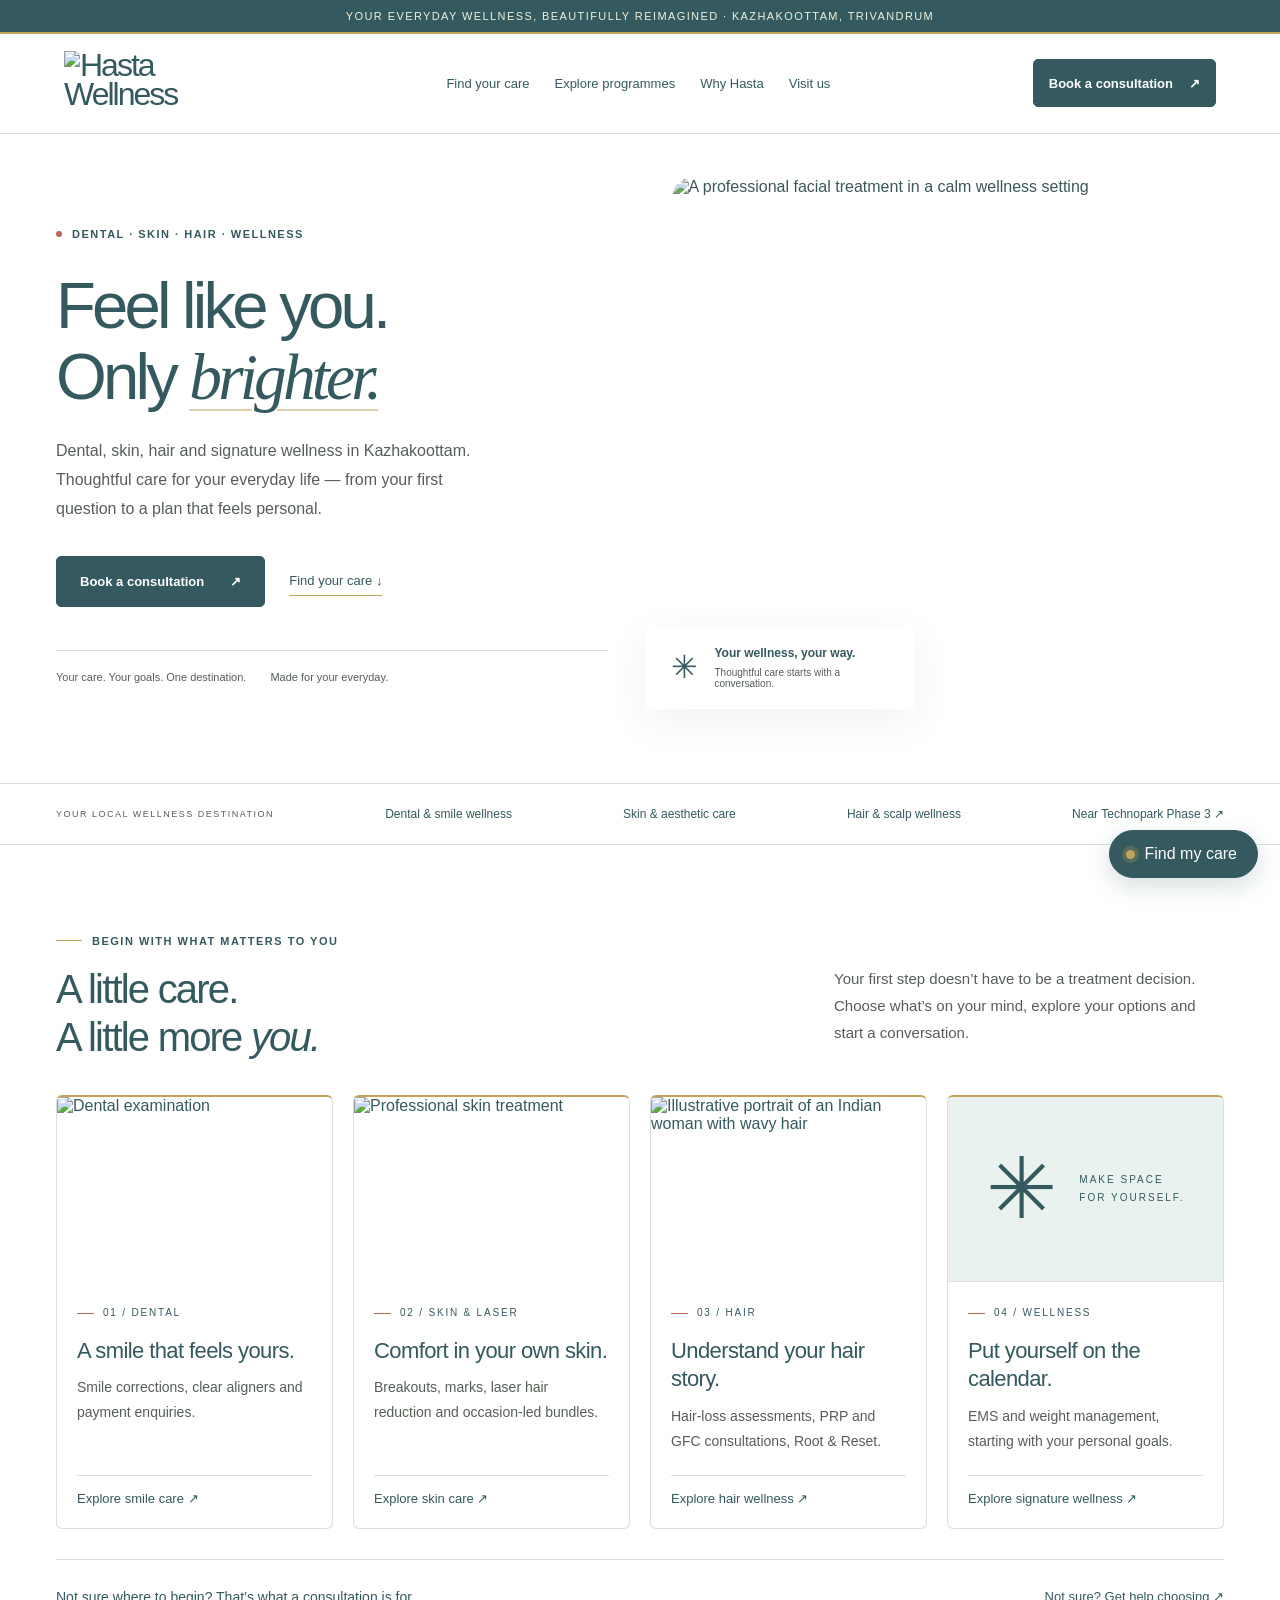
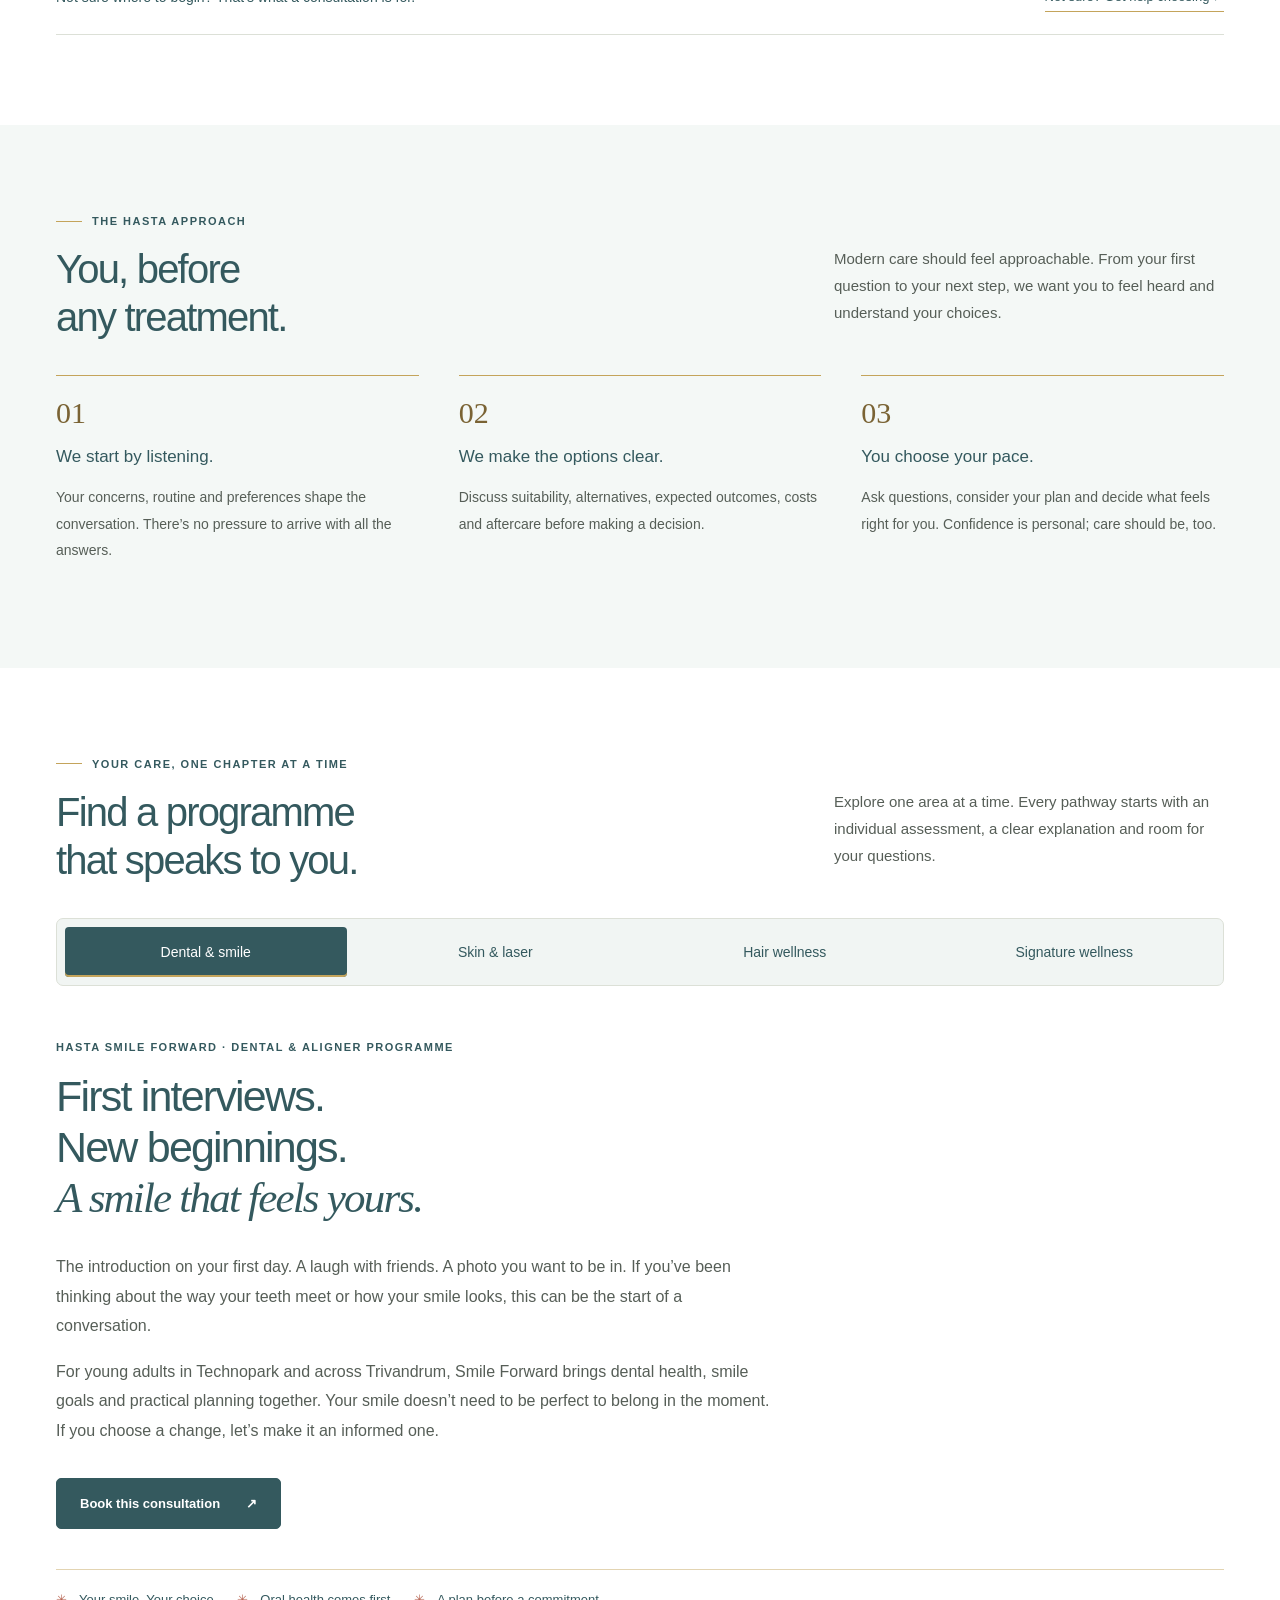
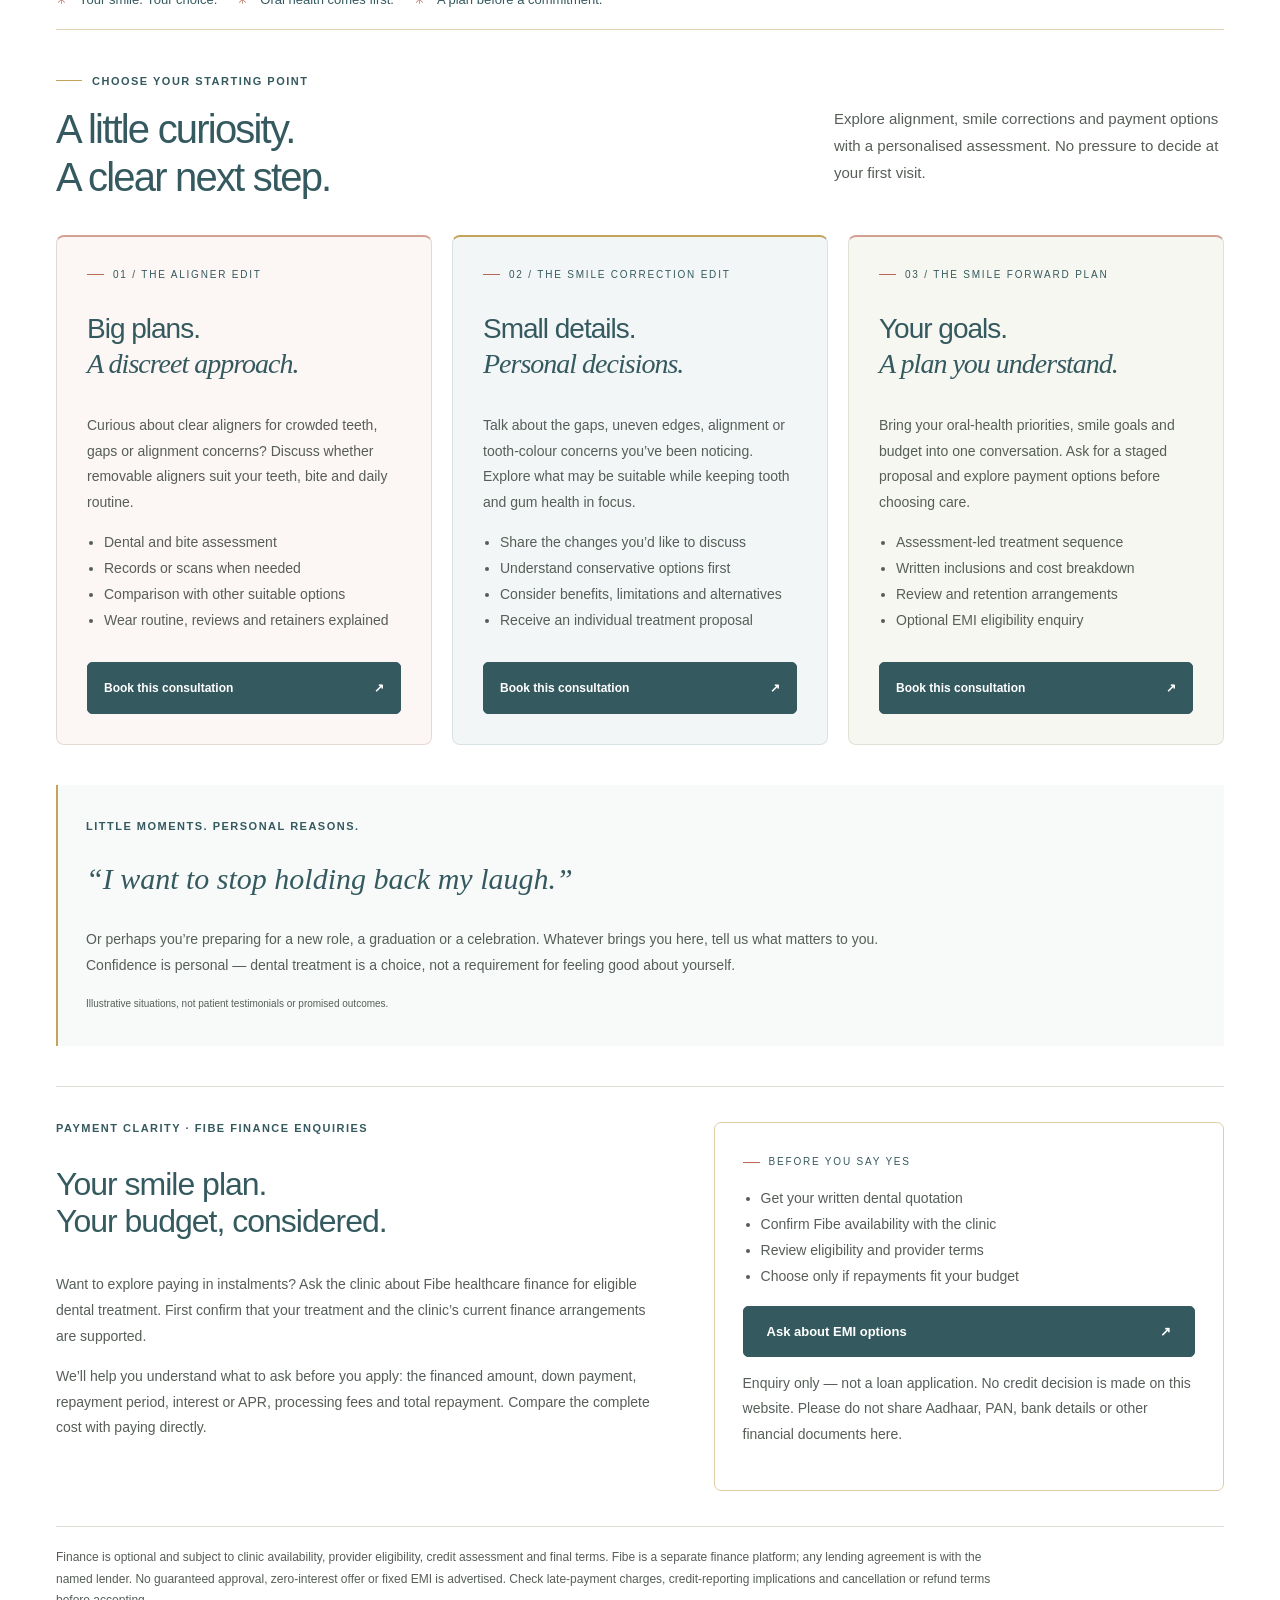
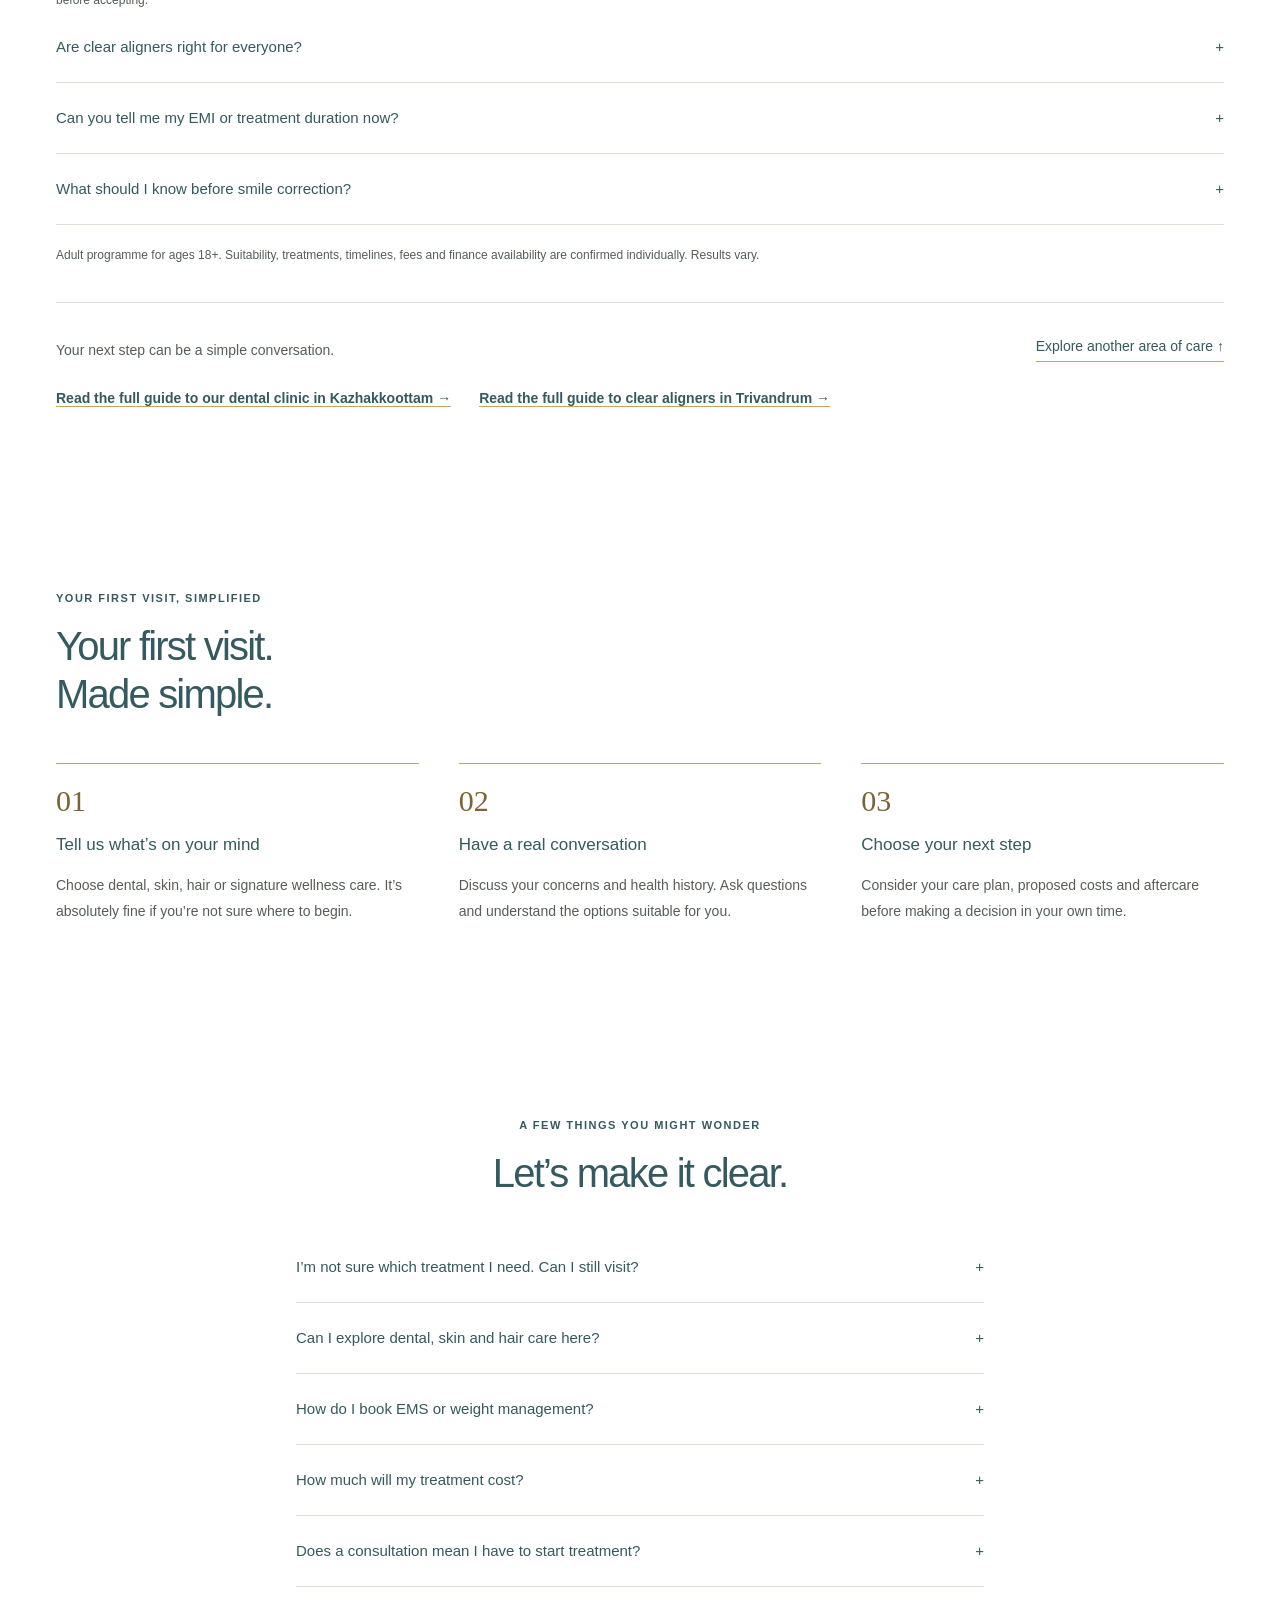
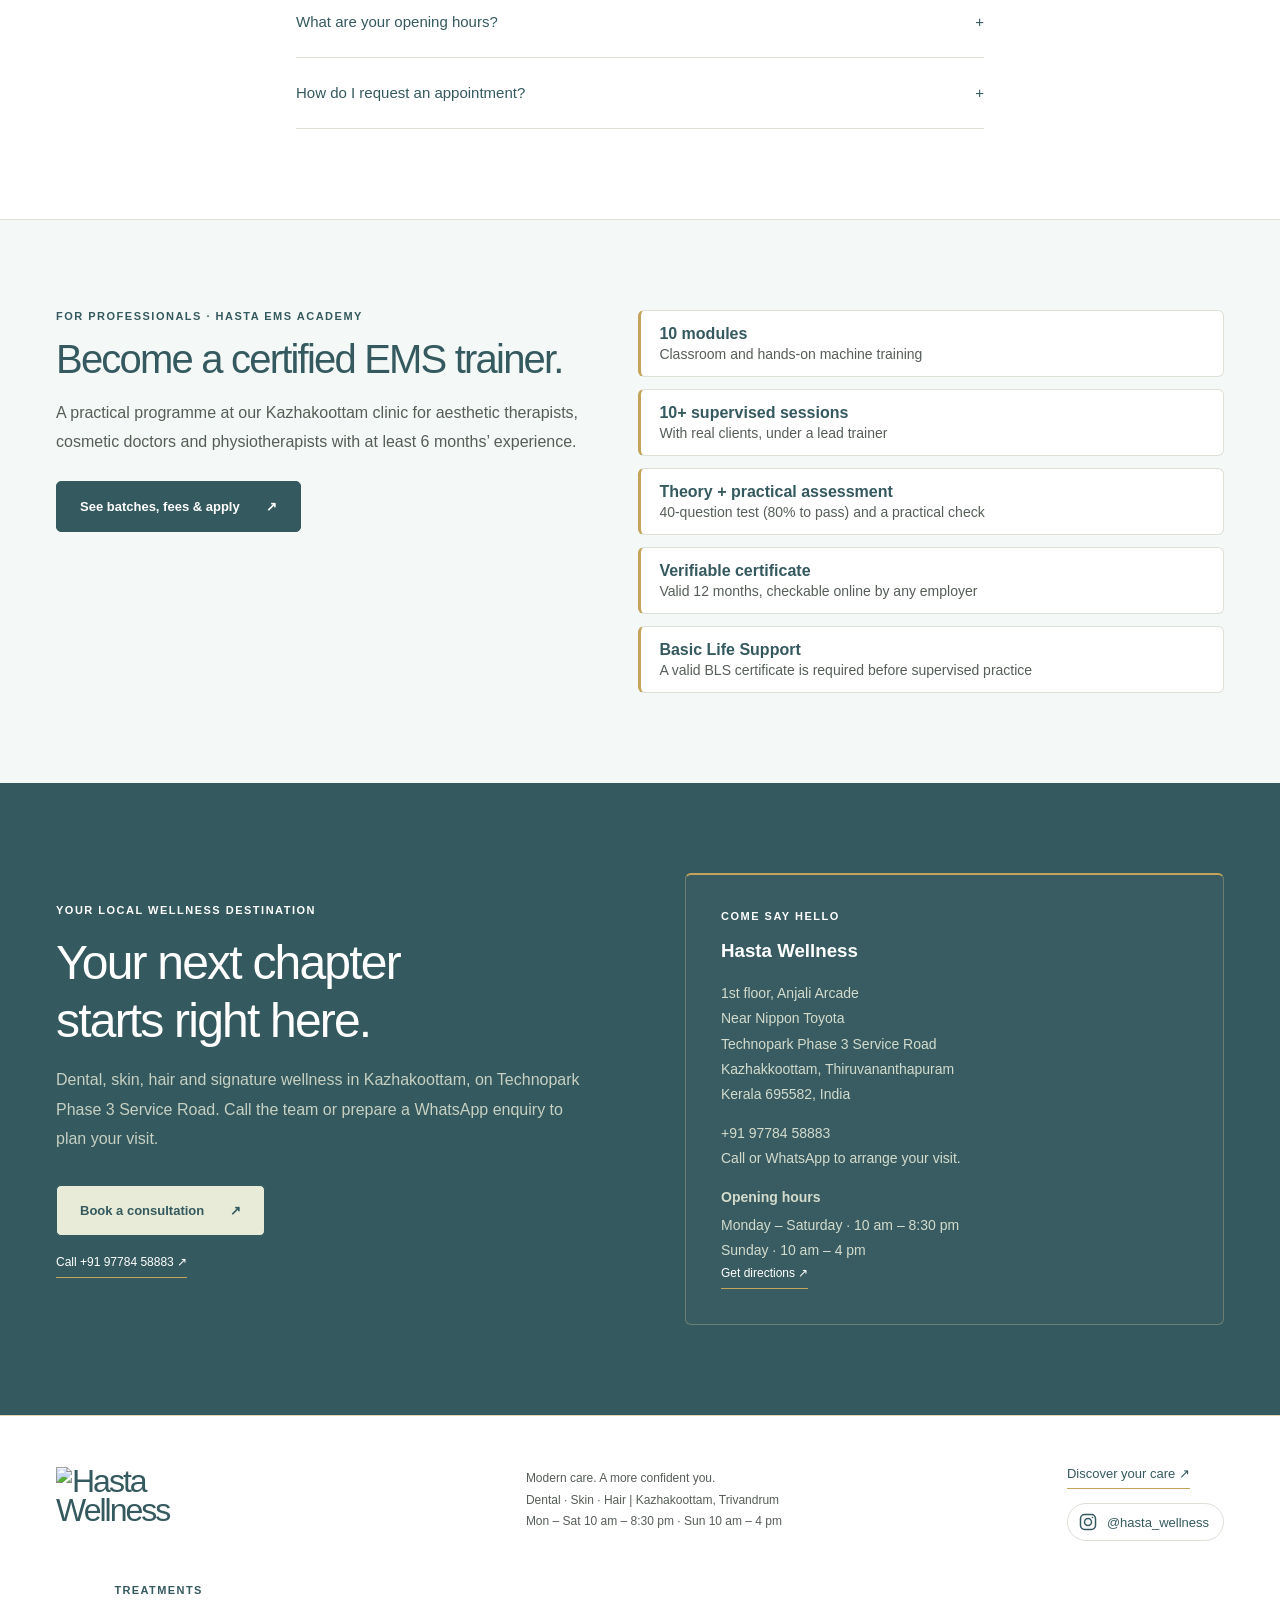
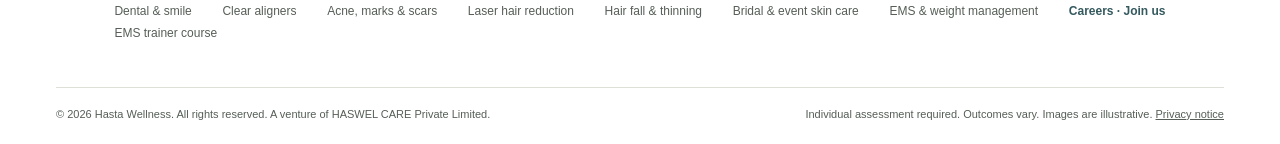
==== commit 5850be4f: "Website fixes: logo and privacy links no longer '#'; one booking label per job (Book a consultation " ====
--- a/public/index.html
+++ b/public/index.html
@@ -1,4 +1,4 @@
-<!doctype html><html lang="en"><head><meta charset="utf-8"><meta name="viewport" content="width=device-width,initial-scale=1"><title>Dental, Skin &amp; Hair Clinic in Kazhakkoottam | Hasta Wellness</title><meta name="description" content="Dental, skin, laser hair reduction, hair fall and EMS wellness care near Technopark Phase 3, Kazhakkoottam, Trivandrum. Open 7 days. Book a consultation on WhatsApp."><link rel="canonical" href="/"><meta name="robots" content="index,follow,max-image-preview:large"><meta name="theme-color" content="#34595e"><meta property="og:type" content="website"><meta property="og:site_name" content="Hasta Wellness"><meta property="og:title" content="Hasta Wellness · Dental, Skin &amp; Hair Clinic, Kazhakkoottam"><meta property="og:description" content="Dental, skin, hair and signature wellness near Technopark Phase 3, Trivandrum. Start with a conversation."><meta property="og:url" content="/"><meta property="og:image" content="/img/og-hasta-wellness.jpg"><meta property="og:image:width" content="1200"><meta property="og:image:height" content="630"><meta property="og:image:alt" content="Hasta Wellness logo"><meta property="og:locale" content="en_IN"><meta name="twitter:card" content="summary_large_image"><link rel="icon" href="/favicon.ico" sizes="48x48"><link rel="icon" type="image/png" sizes="96x96" href="/img/favicon-96.png"><link rel="apple-touch-icon" href="/apple-touch-icon.png"><link rel="manifest" href="/site.webmanifest"><link rel="preconnect" href="https://images.unsplash.com"><link rel="preload" href="/fonts/dm-sans-var.woff2" as="font" type="font/woff2" crossorigin><link rel="preload" href="/fonts/manrope-var.woff2" as="font" type="font/woff2" crossorigin><style>@font-face{font-family:'DM Sans';font-style:normal;font-display:swap;font-weight:100 1000;src:url(/fonts/dm-sans-var.woff2) format('woff2');unicode-range:U+0000-00FF,U+0131,U+0152-0153,U+02BB-02BC,U+02C6,U+02DA,U+02DC,U+0304,U+0308,U+0329,U+2000-206F,U+20AC,U+2122,U+2191,U+2193,U+2212,U+2215,U+FEFF,U+FFFD}@font-face{font-family:'Manrope';font-style:normal;font-display:swap;font-weight:200 800;src:url(/fonts/manrope-var.woff2) format('woff2');unicode-range:U+0000-00FF,U+0131,U+0152-0153,U+02BB-02BC,U+02C6,U+02DA,U+02DC,U+0304,U+0308,U+0329,U+2000-206F,U+20AC,U+2122,U+2191,U+2193,U+2212,U+2215,U+FEFF,U+FFFD}</style><link rel="preload" as="image" href="/img/hasta-wellness-logo.webp"><style>
+<!doctype html><html lang="en"><head><meta charset="utf-8"><meta name="viewport" content="width=device-width,initial-scale=1"><title>Dental, Skin &amp; Hair Clinic in Kazhakkoottam | Hasta Wellness</title><meta name="description" content="Dental, skin, laser hair reduction, hair fall and EMS wellness care near Technopark Phase 3, Kazhakkoottam, Trivandrum. Open 7 days. Book a consultation on WhatsApp."><link rel="canonical" href="/"><meta name="robots" content="index,follow,max-image-preview:large"><meta name="theme-color" content="#34595e"><meta property="og:type" content="website"><meta property="og:site_name" content="Hasta Wellness"><meta property="og:title" content="Hasta Wellness · Dental, Skin &amp; Hair Clinic, Kazhakkoottam"><meta property="og:description" content="Dental, skin, hair and signature wellness near Technopark Phase 3, Trivandrum. Start with a conversation."><meta property="og:url" content="/"><meta property="og:image" content="/img/og-hasta-wellness.jpg"><meta property="og:image:width" content="1200"><meta property="og:image:height" content="630"><meta property="og:image:alt" content="Hasta Wellness logo"><meta property="og:locale" content="en_IN"><meta name="twitter:card" content="summary_large_image"><link rel="icon" href="/favicon.ico" sizes="48x48"><link rel="icon" type="image/png" sizes="96x96" href="/img/favicon-96.png"><link rel="apple-touch-icon" href="/apple-touch-icon.png"><link rel="manifest" href="/site.webmanifest"><link rel="preconnect" href="https://images.unsplash.com"><link rel="preload" href="/fonts/dm-sans-var.woff2" as="font" type="font/woff2" crossorigin><link rel="preload" href="/fonts/manrope-var.woff2" as="font" type="font/woff2" crossorigin><style>@font-face{font-family:'DM Sans';font-style:normal;font-display:swap;font-weight:100 1000;src:url(/fonts/dm-sans-var.woff2) format('woff2');unicode-range:U+0000-00FF,U+0131,U+0152-0153,U+02BB-02BC,U+02C6,U+02DA,U+02DC,U+0304,U+0308,U+0329,U+2000-206F,U+20AC,U+2122,U+2191,U+2193,U+2212,U+2215,U+FEFF,U+FFFD}@font-face{font-family:'Manrope';font-style:normal;font-display:swap;font-weight:200 800;src:url(/fonts/manrope-var.woff2) format('woff2');unicode-range:U+0000-00FF,U+0131,U+0152-0153,U+02BB-02BC,U+02C6,U+02DA,U+02DC,U+0304,U+0308,U+0329,U+2000-206F,U+20AC,U+2122,U+2191,U+2193,U+2212,U+2215,U+FEFF,U+FFFD}.academy-band{background:#f4f8f6;border-top:1px solid var(--line)}.ab-grid{display:grid;grid-template-columns:1fr 1.1fr;gap:50px;align-items:start}.academy-band h2{font-size:40px;line-height:1.15;margin:14px 0}.academy-band .bodycopy{margin-bottom:24px}.ab-facts{list-style:none;margin:0;padding:0;display:grid;gap:12px}.ab-facts li{background:#fff;border:1px solid var(--line);border-left:3px solid var(--gold);border-radius:6px;padding:14px 18px;display:grid;gap:3px}.ab-facts b{font-weight:600;color:var(--green)}.ab-facts span{font-size:14px;color:var(--muted)}.doctors{border-top:1px solid var(--line)}.doc-grid{display:grid;grid-template-columns:repeat(auto-fill,minmax(240px,1fr));gap:18px}.doc{border:1px solid var(--line);border-top:2px solid var(--gold);border-radius:6px;padding:22px;background:#fff}.doc h3{font-size:21px;font-weight:500;margin:0 0 4px}.doc .q{font-weight:600;color:var(--green);font-size:14px}.doc .r{font-size:12px;color:var(--muted);margin-top:8px;letter-spacing:.2px}.doc p{font-size:14px;line-height:1.7;color:var(--muted);margin:12px 0 0}@media(max-width:800px){.ab-grid{grid-template-columns:1fr;gap:28px}.academy-band h2{font-size:32px}}</style><link rel="preload" as="image" href="/img/hasta-wellness-logo.webp"><style>
 :root{--green:#34595e;--cream:#ffffff;--muted:#565e57;--line:#dce0d7}*{box-sizing:border-box}html{scroll-behavior:smooth;scroll-padding-top:90px}body{margin:0;background:var(--cream);color:var(--green);font-family:'DM Sans',sans-serif}button,input,select{font:inherit}a{color:inherit;text-decoration:none}button,a,input,select{outline-offset:5px}button{cursor:pointer}.top{background:var(--green);color:#eef1dc;text-align:center;padding:10px;font-size:11px;letter-spacing:1.4px}header{position:sticky;top:0;z-index:10;background:#fffffff5;backdrop-filter:blur(12px);border-bottom:1px solid var(--line)}nav{max-width:1360px;margin:auto;padding:20px 5%;display:flex;align-items:center;justify-content:space-between;gap:30px}.logo{font-family:Manrope,sans-serif;font-size:32px;font-weight:500;letter-spacing:-2px;line-height:.9}.logo span{display:block;font-size:9px;letter-spacing:4px;margin-top:9px;text-align:center}.links{display:flex;gap:32px;font-size:13px}.btn{display:inline-flex;align-items:center;justify-content:space-between;gap:26px;padding:17px 23px;border:1px solid var(--green);background:var(--green);color:white;border-radius:5px;font-size:12px;font-weight:600}.btn.light{background:transparent;color:var(--green)}.menu{display:none;background:none;border:0;font-size:24px}.wrap{max-width:1240px;margin:auto;padding:0 36px}.hero{display:grid;grid-template-columns:1fr 1fr;min-height:650px;align-items:center;gap:65px;padding-top:44px;padding-bottom:50px}.eyebrow{font-size:10px;text-transform:uppercase;letter-spacing:2px;font-weight:600;display:flex;align-items:center;gap:10px}.dot{width:6px;height:6px;border-radius:50%;background:#7c9673}.hero h1{font-family:Manrope,sans-serif;font-size:clamp(45px,5.1vw,70px);font-weight:500;letter-spacing:-3.8px;line-height:1.09;margin:30px 0 24px}.hero h1 em{font-family:Georgia,serif;font-weight:400}.intro{font-size:15px;line-height:1.8;color:var(--muted);max-width:380px}.actions{display:flex;align-items:center;gap:24px;margin-top:32px}.textlink{font-size:12px;border-bottom:1px solid #9da79a;padding:7px 0}.herofoot{border-top:1px solid var(--line);margin-top:43px;padding-top:20px;display:flex;gap:24px;font-size:10px;color:var(--muted)}.visual{position:relative;height:555px}.visual img{width:100%;height:100%;object-fit:cover;border-radius:150px 6px 6px 6px;filter:saturate(.72)}.photo-label{position:absolute;left:22px;top:25px;color:white;font-size:9px;letter-spacing:1.5px;text-transform:uppercase}.imagecard{position:absolute;bottom:24px;left:-28px;background:#fffffff2;padding:20px 26px;border-radius:5px;max-width:270px;box-shadow:0 12px 45px #162c3510;display:flex;align-items:center;gap:17px}.imagecard b{font-size:12px;display:block}.imagecard p{font-size:10px;margin:7px 0 0;color:var(--muted)}.symbol{font-size:32px;font-family:Georgia}.strip{border-block:1px solid var(--line);padding:23px 0}.strip .wrap{display:flex;justify-content:space-between;align-items:center;gap:20px;font-size:11px}.strip small{letter-spacing:1.5px;font-size:9px;color:var(--muted)}section{padding:90px 0}.sectionhead{display:flex;align-items:end;justify-content:space-between;gap:40px;margin-bottom:34px}h2{font-family:Manrope,sans-serif;font-size:40px;line-height:1.2;letter-spacing:-1.8px;font-weight:500;margin:18px 0 0}.sectionhead p{max-width:330px;font-size:13px;line-height:1.8;color:var(--muted)}.cards{display:grid;grid-template-columns:repeat(3,1fr);gap:22px}.card{border:1px solid var(--line);border-radius:6px;overflow:hidden;background:#fff}.cardphoto{height:245px;overflow:hidden;position:relative}.cardphoto img{width:100%;height:100%;object-fit:cover;transition:transform .6s;filter:saturate(.65)}.card:hover img{transform:scale(1.04)}.cardphoto span{position:absolute;top:16px;left:16px;background:#ffffffe8;padding:7px 10px;font-size:9px;border-radius:3px}.cardbody{padding:25px}.card h3{font-size:23px;letter-spacing:-.7px;font-weight:500;margin:0}.card p{font-size:12px;line-height:1.8;color:var(--muted);min-height:64px}.card button{border:0;border-top:1px solid var(--line);padding:17px 0 0;background:none;width:100%;display:flex;justify-content:space-between;text-align:left;color:var(--green);font-size:11px}.philosophy{background:#e9ede4}.split{display:grid;grid-template-columns:1fr 1fr;gap:90px;align-items:center}.interior{height:480px;object-fit:cover;width:100%;border-radius:6px 6px 120px 6px}.bodycopy{color:var(--muted);font-size:14px;line-height:1.9}.principle{border-top:1px solid #cbd3c5;padding:20px 0;display:flex;gap:20px;font-size:12px}.principle span{font-size:10px;color:#809077}.principle strong{display:block;font-weight:500}.principle p{margin:8px 0 0;color:var(--muted);font-size:11px;line-height:1.7}.journey{display:grid;grid-template-columns:repeat(3,1fr);gap:40px;margin-top:45px}.step{border-top:1px solid #a8b3a4;padding-top:20px}.step>span{font-family:Georgia;font-size:30px;color:#9ba990}.step h3{font-size:17px;font-weight:500}.step p{font-size:12px;line-height:1.9;color:var(--muted)}.visit{background:var(--green);color:var(--cream)}.visit .bodycopy{color:#c6d0c3}.visit h2{font-size:48px}.visit .btn{background:#e7ebd7;color:var(--green);margin-top:15px}.locationbox{border:1px solid #6b8073;padding:35px;border-radius:6px;background:#ffffff05}.locationbox p{font-size:13px;line-height:1.8;color:#d3dbcd}.maplink{display:inline-block;border-bottom:1px solid #8ca08a;padding-bottom:8px;font-size:12px}.faq{max-width:760px;margin:auto}.faq h2{text-align:center;margin-bottom:35px}details{border-bottom:1px solid var(--line);padding:23px 0}summary{cursor:pointer;font-size:14px;list-style:none;display:flex;justify-content:space-between;gap:20px}summary:after{content:'+'}details[open] summary:after{content:'−'}details p{font-size:13px;line-height:1.9;color:var(--muted);padding-right:30px}footer{border-top:1px solid var(--line);padding:40px 0 24px}.footrow{display:flex;justify-content:space-between;align-items:center;gap:35px}.footrow p{font-size:11px;line-height:1.8;color:var(--muted)}.fine{display:flex;justify-content:space-between;border-top:1px solid var(--line);padding-top:20px;margin-top:30px;font-size:9px;color:var(--muted)}dialog{border:0;border-radius:12px;padding:35px;max-width:510px;width:calc(100% - 32px);color:var(--green);background:var(--cream)}dialog::backdrop{background:#162b24a6;backdrop-filter:blur(5px)}dialog h2{font-size:30px;margin-top:10px}dialog p{font-size:13px;line-height:1.8;color:var(--muted)}.close{float:right;background:none;border:0;font-size:23px;color:var(--green)}label{display:block;font-size:12px;margin:18px 0 7px}input,select{width:100%;padding:13px;border:1px solid #cbd2c5;border-radius:4px;background:white;color:var(--green)}form .btn{width:100%;margin-top:22px}.check{display:flex;gap:9px;line-height:1.6;font-size:11px}.check input{width:auto}.notice{padding:14px;background:#e5eadc;border-radius:5px;font-size:11px;line-height:1.7}.download{margin-top:18px}.sr{position:absolute;width:1px;height:1px;overflow:hidden;clip:rect(0,0,0,0)}@media(min-width:1400px){.wrap{max-width:1300px}}@media(max-width:800px){.links{gap:17px}.hero{gap:30px}.hero h1{font-size:49px}.visual{height:490px}.herofoot{gap:14px}.split{gap:35px}.cardphoto{height:185px}.cardbody{padding:18px}h2{font-size:33px}.strip .wrap{flex-wrap:wrap}.strip small{width:100%}}@media(max-width:600px){.top{font-size:9px}.wrap{padding:0 23px}nav{padding:18px 23px}.logo{font-size:29px}nav>.btn{margin-left:auto;padding:13px;font-size:10px}.menu{display:block}.links{display:none;position:absolute;top:79px;background:var(--cream);left:0;right:0;padding:25px;flex-direction:column;border-bottom:1px solid var(--line)}.links.open{display:flex}.hero{grid-template-columns:1fr;padding-top:35px;padding-bottom:35px;gap:30px}.hero h1{font-size:54px;margin-top:22px;letter-spacing:-3px}.intro{max-width:100%}.herofoot{margin-top:27px}.visual{height:390px;margin-left:12px}.visual img{border-top-left-radius:110px}.imagecard{left:-12px;bottom:18px}.strip .wrap{font-size:10px;justify-content:flex-start;gap:18px}section{padding:60px 0}.sectionhead{display:block}.sectionhead p{max-width:100%}.cards,.split,.journey{grid-template-columns:1fr}.cards{gap:20px}.cardphoto{height:260px}.cardbody{padding:24px}.card p{min-height:0}.split{gap:35px}.interior{height:350px}.journey{gap:20px}.step{padding-top:17px}.step h3{margin-top:12px}.visit h2{font-size:39px}.locationbox{padding:25px}.footrow{align-items:start;flex-wrap:wrap}.fine{gap:20px;line-height:1.7}dialog{padding:25px}}
 .logo img{display:block;width:208px;height:auto;mix-blend-mode:multiply}@media(max-width:600px){.logo img{width:140px}nav{gap:12px}}
 .signature{background:#fff;border-top:1px solid var(--line)}.signature h2 em{font-family:Georgia,serif;font-weight:400}.signature-grid{display:grid;grid-template-columns:1fr 1fr;gap:24px}.signature-card{padding:38px;border:1px solid #c9d7d8;border-radius:8px;background:#f1f7f7;display:flex;flex-direction:column;align-items:start}.signature-card.weight{background:#f5f5f3;border-color:#d9ddd6}.signature-top{display:flex;justify-content:space-between;width:100%;align-items:center}.programme-tag{font-size:10px;letter-spacing:1.8px}.signature-mark{font-size:33px}.signature-card h3{font-family:Manrope,sans-serif;font-size:42px;line-height:1.15;font-weight:500;letter-spacing:-1.8px;margin:25px 0 20px}.signature-card h3 em{font-family:Georgia,serif;font-weight:400}.signature-card>p{font-size:14px;line-height:1.85;color:var(--muted);margin:0 0 25px;max-width:430px}.programme-pills{display:flex;gap:8px;flex-wrap:wrap;margin-bottom:30px}.programme-pills span{padding:8px 10px;border:1px solid #cbd7d2;border-radius:30px;font-size:10px}.signature-card .btn{margin-top:auto;width:100%;text-align:left}.signature-card small{display:block;font-size:10px;line-height:1.8;color:var(--muted);margin-top:17px}.signature-bottom{display:flex;gap:25px;align-items:center;justify-content:space-between;padding:28px 0;border-bottom:1px solid var(--line)}.signature-bottom strong{font-size:15px;font-weight:500}.signature-bottom p,.wellness-note{font-size:11px;line-height:1.8;color:var(--muted)}.wellness-note{max-width:950px;margin:20px 0 0}@media(max-width:600px){.signature-grid{grid-template-columns:1fr}.signature-card{padding:27px}.signature-card h3{font-size:36px}.signature-bottom{align-items:start;flex-direction:column}.signature-card .btn{gap:14px}}
@@ -87,13 +87,13 @@
 .hours-list{margin:0}.hours-list strong{display:block;margin-bottom:2px}
 .guide-links{display:flex;flex-wrap:wrap;gap:10px 28px;padding-top:18px;padding-bottom:30px}.guide-links a{font-size:14px;font-weight:600;border-bottom:1px solid var(--gold);text-decoration:none}.foot-treatments{display:flex;flex-wrap:wrap;gap:8px 22px;margin:22px 0 4px;font-size:12px}.foot-treatments b{width:100%;font-size:11px;letter-spacing:1.4px;text-transform:uppercase;font-weight:600}.foot-treatments a{text-decoration:none;color:var(--muted)}.foot-treatments a:hover{color:#98513f}
 </style><script type="application/ld+json">{"@context":"https://schema.org","@type":"MedicalClinic","name":"Hasta Wellness","parentOrganization":{"@type":"Organization","name":"HASWEL CARE Private Limited"},"telephone":"+91 97784 58883","address":{"@type":"PostalAddress","streetAddress":"1st floor, Anjali Arcade, Near Nippon Toyota, Technopark Phase 3 Service Road","addressLocality":"Kazhakkoottam, Thiruvananthapuram","addressRegion":"Kerala","postalCode":"695582","addressCountry":"IN"},"openingHoursSpecification":[{"@type":"OpeningHoursSpecification","dayOfWeek":["Monday","Tuesday","Wednesday","Thursday","Friday","Saturday"],"opens":"10:00","closes":"20:30"},{"@type":"OpeningHoursSpecification","dayOfWeek":"Sunday","opens":"10:00","closes":"16:00"}],"sameAs":["https://www.instagram.com/hasta_wellness/"],"image":"/img/og-hasta-wellness.jpg","logo":"/img/hasta-wellness-logo.jpg","url":"/","areaServed":["Kazhakkoottam","Technopark","Thiruvananthapuram"],"availableService":[{"@type":"MedicalProcedure","name":"Clear aligner assessment"},{"@type":"MedicalProcedure","name":"Acne and acne scar consultation"},{"@type":"MedicalProcedure","name":"Laser hair reduction"},{"@type":"MedicalProcedure","name":"Hair fall and PRP / GFC consultation"},{"@type":"MedicalProcedure","name":"EMS body toning and weight management"}],"medicalSpecialty":["Dentistry","Dermatology"]}</script></head><body>
-<div class="top">YOUR EVERYDAY WELLNESS, BEAUTIFULLY REIMAGINED · KAZHAKOOTTAM, TRIVANDRUM</div><header><nav><a class="logo" href="#" aria-label="Hasta Wellness home"><img src="/img/hasta-wellness-logo.webp" alt="Hasta Wellness" width="208" height="75"></a><div class="links" id="navlinks"><a href="#care">Find your care</a><a href="#programmes">Explore programmes</a><a href="#approach">Why Hasta</a><a href="#visit">Visit us</a></div><button class="btn" data-book>Book a consultation <span>↗</span></button><button class="menu" aria-label="Open navigation" aria-expanded="false" aria-controls="navlinks">☰</button></nav></header>
-<main><div class="wrap hero"><div><div class="eyebrow"><i class="dot"></i>DENTAL · SKIN · HAIR · WELLNESS</div><h1>Feel like you.<br>Only <em>brighter.</em></h1><p class="intro">Dental, skin, hair and signature wellness in Kazhakoottam. Thoughtful care for your everyday life — from your first question to a plan that feels personal.</p><div class="actions"><button class="btn" data-book>Start with a conversation <span>↗</span></button><a class="textlink" href="#care">Find your care ↓</a></div><div class="herofoot"><span>Your care. Your goals. One destination.</span><span>Made for your everyday.</span></div></div><div class="visual"><img src="https://images.unsplash.com/photo-1570172619644-dfd03ed5d881?auto=format&amp;fit=crop&amp;q=75&amp;w=1100" srcset="https://images.unsplash.com/photo-1570172619644-dfd03ed5d881?auto=format&amp;fit=crop&amp;q=75&amp;w=480 480w, https://images.unsplash.com/photo-1570172619644-dfd03ed5d881?auto=format&amp;fit=crop&amp;q=75&amp;w=750 750w, https://images.unsplash.com/photo-1570172619644-dfd03ed5d881?auto=format&amp;fit=crop&amp;q=75&amp;w=1100 1100w" sizes="(max-width: 760px) 92vw, 46vw" fetchpriority="high" decoding="async" alt="A professional facial treatment in a calm wellness setting"><div class="imagecard"><span class="symbol">✳</span><div><b>Your wellness, your way.</b><p>Thoughtful care starts with a conversation.</p></div></div></div></div>
+<div class="top">YOUR EVERYDAY WELLNESS, BEAUTIFULLY REIMAGINED · KAZHAKOOTTAM, TRIVANDRUM</div><header><nav><a class="logo" href="/" aria-label="Hasta Wellness home"><img src="/img/hasta-wellness-logo.webp" alt="Hasta Wellness" width="208" height="75"></a><div class="links" id="navlinks"><a href="#care">Find your care</a><a href="#programmes">Explore programmes</a><a href="#approach">Why Hasta</a><a href="#visit">Visit us</a></div><button class="btn" data-book>Book a consultation <span>↗</span></button><button class="menu" aria-label="Open navigation" aria-expanded="false" aria-controls="navlinks">☰</button></nav></header>
+<main><div class="wrap hero"><div><div class="eyebrow"><i class="dot"></i>DENTAL · SKIN · HAIR · WELLNESS</div><h1>Feel like you.<br>Only <em>brighter.</em></h1><p class="intro">Dental, skin, hair and signature wellness in Kazhakoottam. Thoughtful care for your everyday life — from your first question to a plan that feels personal.</p><div class="actions"><button class="btn" data-book>Book a consultation <span>↗</span></button><a class="textlink" href="#care">Find your care ↓</a></div><div class="herofoot"><span>Your care. Your goals. One destination.</span><span>Made for your everyday.</span></div></div><div class="visual"><img src="https://images.unsplash.com/photo-1570172619644-dfd03ed5d881?auto=format&amp;fit=crop&amp;q=75&amp;w=1100" srcset="https://images.unsplash.com/photo-1570172619644-dfd03ed5d881?auto=format&amp;fit=crop&amp;q=75&amp;w=480 480w, https://images.unsplash.com/photo-1570172619644-dfd03ed5d881?auto=format&amp;fit=crop&amp;q=75&amp;w=750 750w, https://images.unsplash.com/photo-1570172619644-dfd03ed5d881?auto=format&amp;fit=crop&amp;q=75&amp;w=1100 1100w" sizes="(max-width: 760px) 92vw, 46vw" fetchpriority="high" decoding="async" alt="A professional facial treatment in a calm wellness setting"><div class="imagecard"><span class="symbol">✳</span><div><b>Your wellness, your way.</b><p>Thoughtful care starts with a conversation.</p></div></div></div></div>
 <div class="strip"><div class="wrap"><small>YOUR LOCAL WELLNESS DESTINATION</small><span>Dental & smile wellness</span><span>Skin & aesthetic care</span><span>Hair & scalp wellness</span><a href="#visit">Near Technopark Phase 3 ↗</a></div></div>
-<section id="care"><div class="wrap"><div class="sectionhead"><div><div class="eyebrow">BEGIN WITH WHAT MATTERS TO YOU</div><h2>A little care.<br>A little more <em>you.</em></h2></div><p>Your first step doesn’t have to be a treatment decision. Choose what’s on your mind, explore your options and start a conversation.</p></div><div class="care-directory"><a class="care-route" href="#smile-plan"><div class="route-image"><img loading="lazy" decoding="async" src="https://images.unsplash.com/photo-1606811971618-4486d14f3f99?auto=format&amp;fit=crop&amp;q=75&amp;w=560" srcset="https://images.unsplash.com/photo-1606811971618-4486d14f3f99?auto=format&amp;fit=crop&amp;q=75&amp;w=360 360w, https://images.unsplash.com/photo-1606811971618-4486d14f3f99?auto=format&amp;fit=crop&amp;q=75&amp;w=560 560w" sizes="(max-width: 450px) 44vw, (max-width: 1000px) 45vw, 280px" alt="Dental examination"></div><span class="programme-tag">01 / DENTAL</span><h3>A smile that feels yours.</h3><p>Smile corrections, clear aligners and payment enquiries.</p><span class="route-cta">Explore smile care ↗</span></a><a class="care-route" href="#skin-concerns"><div class="route-image"><img loading="lazy" decoding="async" src="https://images.unsplash.com/photo-1570172619644-dfd03ed5d881?auto=format&amp;fit=crop&amp;q=75&amp;w=560" srcset="https://images.unsplash.com/photo-1570172619644-dfd03ed5d881?auto=format&amp;fit=crop&amp;q=75&amp;w=360 360w, https://images.unsplash.com/photo-1570172619644-dfd03ed5d881?auto=format&amp;fit=crop&amp;q=75&amp;w=560 560w" sizes="(max-width: 450px) 44vw, (max-width: 1000px) 45vw, 280px" alt="Professional skin treatment"></div><span class="programme-tag">02 / SKIN &amp; LASER</span><h3>Comfort in your own skin.</h3><p>Breakouts, marks, laser hair reduction and occasion-led bundles.</p><span class="route-cta">Explore skin care ↗</span></a><a class="care-route" href="#hair-programme"><div class="route-image"><img loading="lazy" decoding="async" src="/img/hair-wellness-portrait-480.webp" srcset="/img/hair-wellness-portrait-480.webp 480w, /img/hair-wellness-portrait.webp 900w" sizes="(max-width: 450px) 44vw, (max-width: 1000px) 45vw, 280px" alt="Illustrative portrait of an Indian woman with wavy hair"></div><span class="programme-tag">03 / HAIR</span><h3>Understand your hair story.</h3><p>Hair-loss assessments, PRP and GFC consultations, Root &amp; Reset.</p><span class="route-cta">Explore hair wellness ↗</span></a><a class="care-route wellness-route" href="#signature"><div class="wellness-art" aria-hidden="true"><span>✳</span><small>MAKE SPACE<br>FOR YOURSELF.</small></div><span class="programme-tag">04 / WELLNESS</span><h3>Put yourself on the calendar.</h3><p>EMS and weight management, starting with your personal goals.</p><span class="route-cta">Explore signature wellness ↗</span></a></div><div class="unsure"><span>Not sure where to begin? That’s what a consultation is for.</span><button class="textlink" data-book>Help me find my starting point ↗</button></div></div></section><section class="approach-brief" id="approach"><div class="wrap"><div class="sectionhead"><div><div class="eyebrow">THE HASTA APPROACH</div><h2>You, before<br>any treatment.</h2></div><p>Modern care should feel approachable. From your first question to your next step, we want you to feel heard and understand your choices.</p></div><div class="journey"><article class="step"><span>01</span><h3>We start by listening.</h3><p>Your concerns, routine and preferences shape the conversation. There’s no pressure to arrive with all the answers.</p></article><article class="step"><span>02</span><h3>We make the options clear.</h3><p>Discuss suitability, alternatives, expected outcomes, costs and aftercare before making a decision.</p></article><article class="step"><span>03</span><h3>You choose your pace.</h3><p>Ask questions, consider your plan and decide what feels right for you. Confidence is personal; care should be, too.</p></article></div></div></section><section id="programmes" class="programme-explorer"><div class="wrap"><div class="sectionhead"><div><div class="eyebrow">YOUR CARE, ONE CHAPTER AT A TIME</div><h2>Find a programme<br>that speaks to you.</h2></div><p>Explore one area at a time. Every pathway starts with an individual assessment, a clear explanation and room for your questions.</p></div><div class="care-tabs" role="tablist" aria-label="Care areas"><button role="tab" id="tab-dental" aria-controls="smile-plan" aria-selected="true" data-category="dental">Dental &amp; smile</button><button role="tab" id="tab-skin" aria-controls="skin-concerns" aria-selected="false" data-category="skin">Skin &amp; laser</button><button role="tab" id="tab-hair" aria-controls="hair-programme" aria-selected="false" data-category="hair">Hair wellness</button><button role="tab" id="tab-wellness" aria-controls="signature" aria-selected="false" data-category="wellness">Signature wellness</button></div><div class="skin-subnav" aria-label="Skin programmes" hidden><a href="#skin-concerns">Acne, marks &amp; warts</a><a href="#skin-packages">Skin packages</a><a href="#laser-care">Laser hair reduction</a></div></div></section><section hidden data-programme-panel id="smile-plan" class="smile-plan"><div class="wrap programme-panel-inner"><div class="smile-opening"><div class="eyebrow">HASTA SMILE FORWARD · DENTAL &amp; ALIGNER PROGRAMME</div><h2>First interviews.<br>New beginnings.<br><em>A smile that feels yours.</em></h2><p class="bodycopy">The introduction on your first day. A laugh with friends. A photo you want to be in. If you’ve been thinking about the way your teeth meet or how your smile looks, this can be the start of a conversation.</p><p class="bodycopy">For young adults in Technopark and across Trivandrum, Smile Forward brings dental health, smile goals and practical planning together. Your smile doesn’t need to be perfect to belong in the moment. If you choose a change, let’s make it an informed one.</p><div class="actions"><button class="btn" data-programme="Dental — Smile Forward Consultation">Start my smile conversation <span>↗</span></button><button class="textlink hair-enquire" data-enquire="Dental — Smile Forward Consultation">Ask the dental team first ↗</button></div></div><div class="laser-promises"><span>Your smile. Your choice.</span><span>Oral health comes first.</span><span>A plan before a commitment.</span></div><div class="sectionhead"><div><div class="eyebrow">CHOOSE YOUR STARTING POINT</div><h2>A little curiosity.<br>A clear next step.</h2></div><p>Explore alignment, smile corrections and payment options with a personalised assessment. No pressure to decide at your first visit.</p></div><div class="skin-grid"><article class="skin-edit"><span class="programme-tag">01 / THE ALIGNER EDIT</span><h3>Big plans.<br><em>A discreet approach.</em></h3><p>Curious about clear aligners for crowded teeth, gaps or alignment concerns? Discuss whether removable aligners suit your teeth, bite and daily routine.</p><ul><li>Dental and bite assessment</li><li>Records or scans when needed</li><li>Comparison with other suitable options</li><li>Wear routine, reviews and retainers explained</li></ul><button class="btn" data-programme="Dental — Clear Aligner Assessment">Book my aligner assessment <span>↗</span></button><button class="textlink hair-enquire" data-enquire="Dental — Clear Aligner Assessment">Ask about aligners &amp; costs ↗</button></article><article class="skin-edit spotlight"><span class="programme-tag">02 / THE SMILE CORRECTION EDIT</span><h3>Small details.<br><em>Personal decisions.</em></h3><p>Talk about the gaps, uneven edges, alignment or tooth-colour concerns you’ve been noticing. Explore what may be suitable while keeping tooth and gum health in focus.</p><ul><li>Share the changes you’d like to discuss</li><li>Understand conservative options first</li><li>Consider benefits, limitations and alternatives</li><li>Receive an individual treatment proposal</li></ul><button class="btn" data-programme="Dental — Smile Correction Consultation">Explore my smile options <span>↗</span></button><button class="textlink hair-enquire" data-enquire="Dental — Smile Correction Consultation">Enquire about smile corrections ↗</button></article><article class="skin-edit timeless"><span class="programme-tag">03 / THE SMILE FORWARD PLAN</span><h3>Your goals.<br><em>A plan you understand.</em></h3><p>Bring your oral-health priorities, smile goals and budget into one conversation. Ask for a staged proposal and explore payment options before choosing care.</p><ul><li>Assessment-led treatment sequence</li><li>Written inclusions and cost breakdown</li><li>Review and retention arrangements</li><li>Optional EMI eligibility enquiry</li></ul><button class="btn" data-programme="Dental — Complete Smile Forward Plan">Plan my smile journey <span>↗</span></button><button class="textlink hair-enquire" data-enquire="Dental — Complete Smile Forward Plan">Help me choose a plan ↗</button></article></div><div class="smile-moments"><div class="eyebrow">LITTLE MOMENTS. PERSONAL REASONS.</div><h3>“I want to stop holding back my laugh.”</h3><p>Or perhaps you’re preparing for a new role, a graduation or a celebration. Whatever brings you here, tell us what matters to you. Confidence is personal — dental treatment is a choice, not a requirement for feeling good about yourself.</p><small>Illustrative situations, not patient testimonials or promised outcomes.</small></div><div class="smile-finance"><div><div class="eyebrow">PAYMENT CLARITY · FIBE FINANCE ENQUIRIES</div><h3>Your smile plan.<br>Your budget, considered.</h3><p>Want to explore paying in instalments? Ask the clinic about Fibe healthcare finance for eligible dental treatment. First confirm that your treatment and the clinic’s current finance arrangements are supported.</p><p>We’ll help you understand what to ask before you apply: the financed amount, down payment, repayment period, interest or APR, processing fees and total repayment. Compare the complete cost with paying directly.</p></div><div class="finance-panel"><span class="programme-tag">BEFORE YOU SAY YES</span><ul><li>Get your written dental quotation</li><li>Confirm Fibe availability with the clinic</li><li>Review eligibility and provider terms</li><li>Choose only if repayments fit your budget</li></ul><button class="btn" data-enquire="Dental — Fibe Finance & EMI Enquiry">Enquire about Fibe &amp; EMI options <span>↗</span></button><p>Enquiry only — not a loan application. No credit decision is made on this website. Please do not share Aadhaar, PAN, bank details or other financial documents here.</p></div></div><p class="wellness-note">Finance is optional and subject to clinic availability, provider eligibility, credit assessment and final terms. Fibe is a separate finance platform; any lending agreement is with the named lender. No guaranteed approval, zero-interest offer or fixed EMI is advertised. Check late-payment charges, credit-reporting implications and cancellation or refund terms before accepting.</p><details><summary>Are clear aligners right for everyone?</summary><p>No. A dental and orthodontic assessment is needed to determine suitability and compare alternatives. Aligners need consistent wear as prescribed, good oral hygiene and follow-up. Treatment length varies and retainers are needed to help maintain results.</p></details><details><summary>Can you tell me my EMI or treatment duration now?</summary><p>An accurate treatment estimate follows assessment. Any EMI quotation depends on the approved amount and provider terms. Ask for treatment and finance costs separately, including scans, reviews, refinements and retainers where applicable.</p></details><details><summary>What should I know before smile correction?</summary><p>Discuss the benefits, risks, maintenance and alternatives, including choosing no cosmetic treatment. Orthodontic treatment can involve discomfort and dental or gum risks; some cosmetic procedures remove tooth structure. Your clinician should explain the risks of your proposed plan and any irreversible changes before consent.</p></details><p class="wellness-note">Adult programme for ages 18+. Suitability, treatments, timelines, fees and finance availability are confirmed individually. Results vary.</p></div><div class="wrap guide-links"><a href="/dental-clinic-kazhakkoottam/">Read the full guide to our dental clinic in Kazhakkoottam →</a><a href="/clear-aligners-trivandrum/">Read the full guide to clear aligners in Trivandrum →</a></div></section><section hidden data-programme-panel id="skin-concerns" class="skin-concerns"><div class="wrap programme-panel-inner"><div class="concern-opening"><div class="eyebrow">THE HASTA SKIN COMFORT EDIT</div><h2>A breakout shouldn’t<br>write <em>your story.</em></h2><p class="bodycopy">A pimple before a presentation. Marks that linger after a breakout. A small bump you keep noticing in the mirror. Sometimes a skin concern takes up more space in your day than you’d like.</p><p class="bodycopy">You deserve to be heard, without being judged. At Hasta Wellness, we start with your concern and what it means to you — then explore suitable care, including laser options where appropriate. The goal is to help you feel informed, supported and more comfortable in your skin.</p><div class="actions"><button class="btn" data-programme="Skin — Skin Comfort Consultation">Let’s talk about my skin <span>↗</span></button><button class="textlink hair-enquire" data-enquire="Skin — Skin Comfort Consultation">I have a question first ↗</button></div></div><div class="laser-promises"><span>Real skin. Real conversations.</span><span>Care without judgement.</span><span>Your confidence, your pace.</span></div><div class="sectionhead"><div><div class="eyebrow">UNDERSTAND IT. THEN CARE FOR IT.</div><h2>Different concerns.<br>Thoughtfully different care.</h2></div><p>For students, professionals and communities across Trivandrum. A breakout, a scar and a wart need different approaches — your assessment helps us find the right starting point.</p></div><div class="skin-grid"><article class="skin-edit"><span class="programme-tag">01 / THE BREAKOUT EDIT</span><h3>More support.<br><em>Less skin guesswork.</em></h3><p>For recurring pimples, blackheads or inflamed breakouts. Discuss what you’ve tried, what irritates your skin and how acne is affecting you.</p><ul><li>Assessment of active acne and your routine</li><li>A personalised treatment discussion</li><li>Laser or light options only when appropriate</li><li>Aftercare and a review plan</li></ul><button class="btn" data-programme="Skin — Acne & Breakout Consultation">Book my breakout consultation <span>↗</span></button><button class="textlink hair-enquire" data-enquire="Skin — Acne & Breakout Consultation">Ask about acne care ↗</button></article><article class="skin-edit spotlight"><span class="programme-tag">02 / THE MARKS &amp; TEXTURE EDIT</span><h3>When the breakout ends,<br><em>care can continue.</em></h3><p>For lingering acne marks, uneven texture or scars. Start by understanding what you’re seeing and which options may suit your skin.</p><ul><li>Distinguish colour changes from scarring</li><li>Review active acne before scar procedures</li><li>Discuss suitable laser or other treatments</li><li>Understand recovery and realistic expectations</li></ul><button class="btn" data-programme="Skin — Acne Marks & Scars Consultation">Explore care for marks &amp; scars <span>↗</span></button><button class="textlink hair-enquire" data-enquire="Skin — Acne Marks & Scars Consultation">Enquire about laser sessions ↗</button></article><article class="skin-edit timeless"><span class="programme-tag">03 / THE WART &amp; BUMP CHECK</span><h3>A small concern.<br><em>Worth a proper look.</em></h3><p>Not sure whether a bump is a wart, skin tag or something else? Let a clinician identify it before considering removal.</p><ul><li>Clinical identification comes first</li><li>Discuss suitable options for confirmed warts</li><li>Laser considered for selected cases</li><li>Healing, recurrence and aftercare explained</li></ul><button class="btn" data-programme="Skin — Wart & Bump Assessment">Book a wart or bump assessment <span>↗</span></button><button class="textlink hair-enquire" data-enquire="Skin — Wart & Bump Assessment">Ask about assessment &amp; removal ↗</button></article></div><div class="skin-bundle"><div><div class="eyebrow">YOUR PERSONALISED SKIN COMFORT PLAN</div><h3>From “what can I try?”<br>to “what’s right for me?”</h3><p>Bring your concerns to one consultation. Ask the team to coordinate a suitable treatment plan, proposed laser sessions if indicated, home-care advice and follow-up. Active acne, marks and individual lesions are assessed separately rather than bundled into one automatic procedure.</p><p>Confirm treatments, session numbers, recovery time, package inclusions and total costs before committing. We’ll leave room for your questions — and your decision.</p></div><div><button class="btn" data-programme="Skin — Personalised Skin Comfort Plan">Help me plan my skin care <span>↗</span></button><p><button class="textlink hair-enquire" data-enquire="Skin — Personalised Skin Comfort Plan">Enquire about treatments &amp; packages ↗</button></p><p class="bundle-fine">Prepare a WhatsApp request to the clinic. Please discuss medical history and sensitive photographs directly with the clinical team.</p></div></div><div class="laser-wellbeing"><div class="eyebrow">YOUR WELLBEING MATTERS</div><h3>You are more than<br>what you see in the mirror.</h3><p>Skin concerns can affect confidence, social plans or how you feel at work. You don’t have to minimise that feeling. Tell us what’s worrying you, how your skin feels and what you hope to change. Your consultation is a space for a respectful conversation, not pressure to look flawless.</p></div><details><summary>Can laser treat every pimple, scar or wart?</summary><p>No. Active acne, acne marks, scars and warts are different concerns. Acne often needs medical skin care; laser or light treatment may be considered in selected cases. Some confirmed warts may be treated with laser, while other options may be more suitable. A clinician must assess the concern first.</p></details><details><summary>What should I ask before a laser session?</summary><p>Ask about the device, the practitioner’s experience with your skin tone, expected benefit, alternatives, discomfort, recovery and aftercare. Risks can include pigment changes, burns or scarring. Multiple visits may be needed; improvement and recurrence vary. No flawless-skin or scar-free result is guaranteed.</p></details><details><summary>What if a spot changes or I’m unsure it is a wart?</summary><p>Arrange medical assessment before cosmetic removal if a spot is new and unusual, changing, bleeding or not healing. A suspicious lesion may need specialist review or a biopsy rather than laser. Painful, deep or scarring acne also deserves timely clinical care.</p></details><p class="wellness-note">Consultation-led care for adults aged 18+. Treatment choice, availability, suitability and fees are confirmed after assessment. Images elsewhere on this site are illustrative, not treatment results.</p></div><div class="wrap guide-links"><a href="/acne-scar-treatment-kazhakkoottam/">Read the full guide to acne and acne scar care →</a></div></section><section hidden data-programme-panel id="skin-packages" class="skin-packages"><div class="wrap programme-panel-inner"><div class="sectionhead"><div><div class="eyebrow">HASTA SKIN EDITS · KAZHAKKOOTTAM</div><h2>Your skin.<br>Your moment. <em>Your edit.</em></h2></div><p>Wedding countdowns. Days in the spotlight. A little time for yourself. Explore a skin-care bundle around your plans, with the details personalised after consultation.</p></div><div class="skin-grid"><article class="skin-edit"><span class="programme-tag">01 / THE BRIDAL EDIT</span><h3>Before the big day.<br>A little time for <em>you.</em></h3><p>For brides, grooms and wedding celebrations across Trivandrum. Start a conversation about your skin goals, wedding date and a realistic preparation timeline.</p><ul><li>Discuss face, neck and other areas of concern</li><li>Explore suitable in-clinic care and a home-care routine</li><li>Plan visits around your celebrations</li></ul><button class="btn" data-programme="Skin — The Bridal Edit">Plan my bridal skin journey <span>↗</span></button></article><article class="skin-edit spotlight"><span class="programme-tag">02 / THE SPOTLIGHT EDIT</span><h3>In the frame.<br>Comfortable in <em>your skin.</em></h3><p>For artists, performers, creators and public-facing professionals. Explore skin care with your shoots, appearances and busy calendar in mind.</p><ul><li>Share your shoot or event schedule</li><li>Discuss makeup-related skin concerns</li><li>Consider recovery time before appearances</li></ul><button class="btn" data-programme="Skin — The Spotlight Edit">Explore my spotlight bundle <span>↗</span></button></article><article class="skin-edit timeless"><span class="programme-tag">03 / THE TIMELESS EDIT</span><h3>Every chapter.<br>Beautifully <em>yourself.</em></h3><p>For midlife and beyond. Explore changing skin needs, from dryness and uneven tone to texture concerns, without the pressure to turn back time.</p><ul><li>Talk about how your skin is changing</li><li>Explore suitable care for your priorities</li><li>Build a routine that fits your everyday life</li></ul><button class="btn" data-programme="Skin — The Timeless Edit">Discover my personalised skin plan <span>↗</span></button></article></div><div class="skin-bundle"><div><div class="eyebrow">YOUR PERSONAL SKIN BUNDLE</div><h3>A plan that fits your skin.<br>And your Trivandrum lifestyle.</h3><p>Ask the team about combining suitable visits into a coordinated package. Your consultation helps define the proposed treatments, number of sessions, spacing, home-care recommendations and total price before you decide.</p></div><div><button class="btn light" data-programme="Skin — Personalised Package & Bundle">Help me choose my skin bundle <span>↗</span></button><p class="bundle-fine">Ask for a written breakdown of inclusions, exclusions, payment terms and any package validity or cancellation conditions.</p></div></div><p class="wellness-note">These are consultation-led package themes. Specific treatments, availability and fees are confirmed by the clinic after assessment. Suitability, recovery time and outcomes vary. Allow time before important events to discuss your options.</p></div><div class="wrap guide-links"><a href="/bridal-skin-care-trivandrum/">Read the full guide to bridal and event skin care →</a></div></section><section hidden data-programme-panel id="laser-care" class="laser-care"><div class="wrap programme-panel-inner"><div class="laser-opening"><div class="eyebrow">HASTA LASER EDIT · FACE &amp; BODY HAIR REDUCTION</div><h2>Less time managing hair.<br>More time <em>being you.</em></h2><p class="bodycopy">The last-minute threading appointment. The daily chin-hair check. Planning a dress around your next waxing session. If managing unwanted hair is taking more headspace than you’d like, let’s talk.</p><p class="bodycopy">Facial and body hair are normal. Choosing to reduce them is personal. At Hasta Wellness, your comfort, questions and preferences come first — with space to talk privately, understand your options and decide at your own pace.</p><div class="actions"><button class="btn" data-programme="Laser — Personal Consultation">Let’s talk about my options <span>↗</span></button><button class="textlink hair-enquire" data-enquire="Laser — Personal Consultation">Ask us a question first ↗</button></div></div><div class="laser-promises"><span>Your choice. Always.</span><span>Privacy &amp; comfort first.</span><span>Confidence, on your terms.</span></div><div class="sectionhead"><div><div class="eyebrow">SMALL ROUTINES. A LITTLE MORE FREEDOM.</div><h2>Your area of care.<br>Your personal plan.</h2></div><p>From a first consultation to a multi-area bundle, explore laser hair reduction around your priorities and life in Trivandrum.</p></div><div class="skin-grid"><article class="skin-edit"><span class="programme-tag">01 / THE FACE EDIT</span><h3>Face the day.<br><em>On your terms.</em></h3><p>For concerns about upper-lip, chin or other facial hair. Start with a private conversation about what bothers you, your hair type and whether laser is appropriate.</p><ul><li>Assessment of the areas you want to discuss</li><li>Skin tone, hair colour and texture review</li><li>Honest expectations about facial regrowth</li><li>Health review or referral where indicated</li></ul><button class="btn" data-programme="Laser — Face Edit Consultation">Book my facial hair consultation <span>↗</span></button><button class="textlink hair-enquire" data-enquire="Laser — Face Edit Consultation">Enquire about facial laser ↗</button></article><article class="skin-edit spotlight"><span class="programme-tag">02 / THE UNDERARM EDIT</span><h3>Your routine.<br><em>A little lighter.</em></h3><p>Explore an alternative to the cycle of shaving and waxing. Discuss a course of underarm laser hair reduction suited to your skin and hair.</p><ul><li>Individual suitability assessment</li><li>Discussion of sessions and spacing</li><li>Comfort and aftercare explained</li><li>Written treatment and cost proposal</li></ul><button class="btn" data-programme="Laser — Underarm Edit Consultation">Explore underarm laser <span>↗</span></button><button class="textlink hair-enquire" data-enquire="Laser — Underarm Edit Consultation">Ask about underarm packages ↗</button></article><article class="skin-edit timeless"><span class="programme-tag">03 / THE LEGS &amp; BODY EDIT</span><h3>Make plans.<br><em>Keep them yours.</em></h3><p>For those who want to spend less time on hair-removal routines. Explore leg treatments or ask about other suitable body areas.</p><ul><li>Choose the areas you want assessed</li><li>Discuss half-leg or full-leg coverage</li><li>Plan visits around work and events</li><li>Ask about a personalised multi-area bundle</li></ul><button class="btn" data-programme="Laser — Legs & Body Consultation">Plan my body laser consultation <span>↗</span></button><button class="textlink hair-enquire" data-enquire="Laser — Legs & Body Consultation">Enquire about areas &amp; prices ↗</button></article></div><div class="skin-bundle"><div><div class="eyebrow">THE YOUR-WAY LASER BUNDLE</div><h3>Face. Underarms. Legs.<br>Bring your priorities together.</h3><p>Choose the areas you’d like to discuss and ask the team for one coordinated proposal. A personalised bundle can bring suitable areas, session planning and aftercare into a clear plan — without pressure to treat areas you’re happy with.</p><p>Before committing, confirm exact coverage, proposed sessions, total cost, maintenance arrangements and package terms. No fixed session count, discount or permanent result is promised.</p></div><div><button class="btn" data-programme="Laser — Personalised Multi-area Bundle">Build my personal laser plan <span>↗</span></button><p><button class="textlink hair-enquire" data-enquire="Laser — Personalised Multi-area Bundle">Help me choose — enquire first ↗</button></p><p class="bundle-fine">Your enquiry goes to the clinic team on WhatsApp. Your assessment and appointment are confirmed by the clinic.</p></div></div><div class="laser-wellbeing"><div class="eyebrow">WE CARE ABOUT THE PERSON, TOO</div><h3>You deserve to feel heard.<br>Before you choose a treatment.</h3><p>Unwanted hair can feel frustrating or affect how comfortable you feel day to day. We make room for that conversation, without judging your appearance or telling you how you should look. Tell the team what would help you feel comfortable during your visit.</p><p>New or increasing facial hair can sometimes be linked to hormones, including PCOS. Mention changes in your periods, acne or other symptoms during your consultation. A clinician may recommend further assessment; laser reduces hair and does not treat an underlying hormonal condition.</p></div><details><summary>Will laser remove my hair permanently?</summary><p>Laser aims for longer-term hair reduction. A series of sessions is usually needed, and maintenance may be needed, especially for facial hair influenced by hormones. Response varies with skin tone, hair type, treatment area and other factors.</p></details><details><summary>Is it suitable for Indian skin tones and fine facial hair?</summary><p>Suitability depends on the device, settings, skin tone and hair characteristics. Ask about the practitioner’s experience with your skin tone, the device used and whether a patch test is appropriate. Very fine, light, grey or white hair may respond poorly. Occasionally treatment can increase hair growth, particularly around the face and neck, so careful selection matters.</p></details><details><summary>What should I understand before starting?</summary><p>Your consultation should cover benefits, alternatives, preparation, eye protection and aftercare. Temporary redness and discomfort can occur; burns, pigment changes and scarring are possible. Tell the clinician about medicines, recent tanning and relevant health conditions. Ask about sun protection and planning treatments around important events.</p></details><p class="wellness-note">These consultation-led programmes are for adults aged 18+. Areas, technology, availability, suitability and fees are confirmed by the clinic. If coarse facial hair appears suddenly with a deepening voice or other marked changes, seek prompt medical assessment.</p></div><div class="wrap guide-links"><a href="/laser-hair-reduction-trivandrum/">Read the full guide to laser hair reduction in Trivandrum →</a></div></section><section hidden data-programme-panel id="hair-programme" class="hair-story"><div class="wrap programme-panel-inner"><div class="hair-intro"><div><div class="eyebrow">INTRODUCING HASTA ROOT &amp; RESET · ADULT HAIR WELLNESS</div><h2>Your days are full.<br>Your hair deserves<br><em>a little attention.</em></h2><p class="bodycopy">Late-night deadlines. A changing routine. More hair in the shower than you’re used to. It can feel unsettling — especially when you’re just finding your stride.</p><p class="bodycopy">For young adults in Technopark and across Trivandrum, Root &amp; Reset starts with listening. Let’s understand your hair concerns, look at the wider picture and discuss a plan that makes sense for you.</p><button class="btn" data-programme="Hair — Root & Reset Consultation">Let’s understand my hair <span>↗</span></button></div><div class="hair-image"><img src="/img/hair-wellness-portrait.webp" srcset="/img/hair-wellness-portrait-480.webp 480w, /img/hair-wellness-portrait.webp 900w" sizes="(max-width: 900px) 92vw, 540px" loading="lazy" decoding="async" alt="Illustrative portrait of an Indian woman with long wavy hair"><span>Your hair story is personal.<br>Your care should be, too.</span></div></div><div class="sectionhead hair-subhead"><div><div class="eyebrow">FIRST, THE STORY BEHIND THE SHEDDING</div><h2>Look beyond<br>the hairbrush.</h2></div><p>Hair loss has different causes. Stress, recent illness, nutrition and inherited patterns can all be part of the conversation. A clinical assessment comes before choosing a procedure.</p></div><div class="hair-checks"><article><span>01 / HAIR &amp; SCALP</span><h3>What’s changing?</h3><p>Discuss when shedding began, scalp symptoms, family history, medicines and your hair-care routine. Ask about a baseline assessment and progress records.</p></article><article><span>02 / VITALS &amp; NUTRITION</span><h3>Check what matters.</h3><p>Discuss basic vitals and nutrition. Your clinician may recommend targeted tests, such as a blood count, iron status, thyroid function or selected vitamins, when your history warrants them.</p></article><article><span>03 / STRESS &amp; SLEEP</span><h3>How are you, really?</h3><p>Talk about workload, sleep patterns and how stress feels day to day. Explore a simple wellbeing check-in and whether further professional support would help.</p></article><article><span>04 / REST &amp; ROUTINE</span><h3>Make room to exhale.</h3><p>Ask about relaxation support, guided breathing and practical wind-down habits as part of your proposed bundle. These support wellbeing; they are not hair-regrowth treatments.</p></article></div><div class="sectionhead hair-subhead"><div><div class="eyebrow">YOUR PATH, AT YOUR PACE</div><h2>One starting point.<br>Three ways to explore care.</h2></div><p>These are proposed programme pathways, personalised after assessment. Ask for confirmed inclusions, session plans and a written quotation before booking a course.</p></div><div class="skin-grid"><article class="skin-edit"><span class="programme-tag">THE FOUNDATION EDIT</span><h3>Less guessing.<br><em>More clarity.</em></h3><p>A consultation-led starting point for adults noticing shedding or thinning.</p><ul><li>Hair and scalp concerns review</li><li>Discussion of vitals, nutrition, sleep and stress</li><li>Targeted investigations only if indicated</li><li>Personalised next steps and review plan</li></ul><button class="btn" data-programme="Hair — Foundation Assessment">Book my first assessment <span>↗</span></button><button class="textlink hair-enquire" data-enquire="Hair — Foundation Assessment">Ask about this programme ↗</button></article><article class="skin-edit spotlight"><span class="programme-tag">THE PRP PATHWAY</span><h3>Considered care.<br><em>A clearer plan.</em></h3><p>Explore whether platelet-rich plasma (PRP) is an appropriate option for your diagnosed hair-loss concern.</p><ul><li>Assessment and treatment suitability discussion</li><li>Explanation of blood collection and scalp injections</li><li>Individual session and review proposal</li><li>Optional wellbeing support discussed separately</li></ul><button class="btn" data-programme="Hair — PRP Pathway Consultation">Explore PRP with the team <span>↗</span></button><button class="textlink hair-enquire" data-enquire="Hair — PRP Pathway Consultation">Enquire about sessions &amp; pricing ↗</button></article><article class="skin-edit timeless"><span class="programme-tag">THE GFC PATHWAY</span><h3>Explore the option.<br><em>Understand the detail.</em></h3><p>Ask about growth factor concentrate (GFC), the clinic’s preparation method and whether it is suitable for you.</p><ul><li>Clinical assessment before a procedure decision</li><li>Discussion of evidence, risks and alternatives</li><li>Clear explanation of the proposed protocol</li><li>Personalised follow-up and costs</li></ul><button class="btn" data-programme="Hair — GFC Pathway Consultation">Discuss GFC suitability <span>↗</span></button><button class="textlink hair-enquire" data-enquire="Hair — GFC Pathway Consultation">Ask the team about GFC ↗</button></article></div><div class="skin-bundle"><div><div class="eyebrow">THE ROOT &amp; RESET BUNDLE</div><h3>Care for your hair.<br>Make space for yourself.</h3><p>Ask the team to build one coordinated proposal: hair assessment, relevant vitals and test review, a sleep-and-stress conversation, relaxation support and a suitable treatment pathway if recommended. PRP and GFC are options to discuss, not automatic additions or a required combination.</p><p>Confirm which services are available in-clinic or by referral, which tests are needed, what is included and the complete cost. Supplements are considered for identified needs, not prescribed as a standard hair-growth bundle.</p></div><div><button class="btn" data-programme="Hair — Complete Root & Reset Bundle">Plan my Root &amp; Reset consultation <span>↗</span></button><p><button class="textlink hair-enquire" data-enquire="Hair — Complete Root & Reset Bundle">I have questions — enquire first ↗</button></p><p class="bundle-fine">No fixed course or price is implied. The clinic confirms availability and appointment details on WhatsApp.</p></div></div><details><summary>Is PRP or GFC right for every type of hair loss?</summary><p>No. Diagnosis comes first. PRP may be considered for selected hair-loss conditions. GFC protocols and supporting evidence vary; ask the clinician to explain the specific method and alternatives. Neither guarantees regrowth. Procedures can involve pain, bruising, bleeding or infection, and require a suitability assessment and consent.</p></details><details><summary>Do I need a full vitamin panel or a stress test?</summary><p>Not automatically. Tests depend on your history and examination. A wellbeing questionnaire can help guide a conversation, but does not diagnose a mental-health condition or measure stress through a single blood test. Persistent sleep difficulties or significant distress may need appropriate clinical referral.</p></details><p class="wellness-note">For adults aged 18+. Programme components are subject to assessment and clinic confirmation. Sudden, patchy or painful hair loss, or an inflamed scalp, warrants prompt clinical assessment. Results and timelines vary.</p></div><div class="wrap guide-links"><a href="/hair-fall-treatment-trivandrum/">Read the full guide to hair fall treatment, PRP and GFC →</a></div></section><section hidden data-programme-panel id="signature" class="signature"><div class="wrap programme-panel-inner"><div class="sectionhead"><div><div class="eyebrow"><i class="dot"></i> THE HASTA SIGNATURE WELLNESS PROGRAMME</div><h2>Less “one day”.<br>More <em>day one.</em></h2></div><p>Your calendar is full. Your wellbeing deserves a place in it. Explore EMS and weight management with a first step that starts with you.</p></div><div class="signature-grid"><article class="signature-card"><div class="signature-top"><span class="programme-tag">01 / EMS WELLNESS</span><span class="signature-mark">↗</span></div><h3>Log off.<br>Switch <em>you</em> on.</h3><p>A new way to put yourself on the calendar. Explore electrical muscle stimulation (EMS) and talk to the team about whether it fits your wellness goals.</p><div class="programme-pills"><span>EMS introduction</span><span>Suitability first</span><span>Your goals</span></div><button class="btn" data-programme="EMS Wellness">Book my EMS consultation <span>↗</span></button><small>Start with an assessment. Session format, availability and pricing are confirmed by the clinic.</small></article><article class="signature-card weight"><div class="signature-top"><span class="programme-tag">02 / WEIGHT MANAGEMENT</span><span class="signature-mark">✳</span></div><h3>Your next chapter.<br>At <em>your pace.</em></h3><p>Make room for a conversation about your weight, your routine and what you want to change. Explore a programme with the team before choosing your next step.</p><div class="programme-pills"><span>Personal goals</span><span>Routine & lifestyle</span><span>A considered start</span></div><button class="btn" data-programme="Weight Management">Start my weight management journey <span>↗</span></button><small>Your assessment shapes the options. Programme details, duration and fees are confirmed by the clinic.</small></article></div><div class="signature-bottom"><div><strong>Two interests. One conversation.</strong><p>Curious about both? Tell us your goals and explore your options together.</p></div><button class="btn light" data-programme="Signature Wellness — EMS & Weight Management">Explore my signature programme <span>↗</span></button></div><p class="wellness-note">EMS and weight management require individual assessment. EMS is not a substitute for a weight management plan. Suitability and outcomes vary; share relevant health information directly with the clinical team during your assessment.</p></div><div class="wrap guide-links"><a href="/ems-weight-management-kazhakkoottam/">Read the full guide to EMS and weight management →</a></div></section><section id="first-visit"><div class="wrap"><div class="eyebrow">YOUR FIRST VISIT, SIMPLIFIED</div><h2>Your first visit.<br>Made simple.</h2><div class="journey"><article class="step"><span>01</span><h3>Tell us what’s on your mind</h3><p>Choose dental, skin, hair or signature wellness care. It’s absolutely fine if you’re not sure where to begin.</p></article><article class="step"><span>02</span><h3>Have a real conversation</h3><p>Discuss your concerns and health history. Ask questions and understand the options suitable for you.</p></article><article class="step"><span>03</span><h3>Choose your next step</h3><p>Consider your care plan, proposed costs and aftercare before making a decision in your own time.</p></article></div></div></section><section id="questions"><div class="wrap faq"><div class="eyebrow" style="justify-content:center">A FEW THINGS YOU MIGHT WONDER</div><h2>Let’s make it clear.</h2><details><summary>I’m not sure which treatment I need. Can I still visit?</summary><p>Yes. Begin with a consultation about your concerns. A clinical assessment helps determine which options, if any, are suitable for you.</p></details><details><summary>Can I explore dental, skin and hair care here?</summary><p>Hasta Wellness focuses on all three areas. Choose your main area of interest when preparing your consultation request, or select “Not sure yet”.</p></details><details><summary>How do I book EMS or weight management?</summary><p>Use a signature programme booking button to select EMS, weight management or both. Prepare your WhatsApp request, review it and send it to +91 97784 58883. The clinic will confirm availability, assessment requirements and costs.</p></details><details><summary>How much will my treatment cost?</summary><p>Costs depend on your assessment and proposed care. Ask for an itemised estimate and discuss the number of visits and aftercare before agreeing to treatment.</p></details><details><summary>Does a consultation mean I have to start treatment?</summary><p>A consultation is an opportunity to understand your concerns, suitability and options. You can take time to consider the proposed next steps.</p></details><details><summary>What are your opening hours?</summary><p>Monday to Saturday, 10 am to 8:30 pm, and Sunday, 10 am to 4 pm. Call or WhatsApp +91 97784 58883 to arrange a time.</p></details><details><summary>How do I request an appointment?</summary><p>Call +91 97784 58883, or use the consultation form to prepare a WhatsApp message. Review and send it to the clinic team, who will confirm your appointment.</p></details></div></section><section class="visit" id="visit"><div class="wrap split"><div><div class="eyebrow">YOUR LOCAL WELLNESS DESTINATION</div><h2>Your next chapter<br>starts right here.</h2><p class="bodycopy">Dental, skin, hair and signature wellness in Kazhakoottam, on Technopark Phase 3 Service Road. Call the team or prepare a WhatsApp enquiry to plan your visit.</p><button class="btn" data-book>Request a consultation <span>↗</span></button><p><a class="maplink" href="tel:+919778458883">Call +91 97784 58883 ↗</a></p></div><div class="locationbox"><div class="eyebrow">COME SAY HELLO</div><h3>Hasta Wellness</h3><p>1st floor, Anjali Arcade<br>Near Nippon Toyota<br>Technopark Phase 3 Service Road<br>Kazhakkoottam, Thiruvananthapuram<br>Kerala 695582, India</p><p><a href="tel:+919778458883">+91 97784 58883</a><br>Call or WhatsApp to arrange your visit.</p><p class="hours-list"><strong>Opening hours</strong>Monday – Saturday · 10 am – 8:30 pm<br>Sunday · 10 am – 4 pm</p><a class="maplink" href="https://www.google.com/maps/search/?api=1&query=Hasta+Wellness+Anjali+Arcade+Nippon+Toyota+Technopark+Phase+3+Service+Road+Kazhakkoottam+695582" target="_blank" rel="noopener">Get directions ↗</a></div></div></section></main>
-<footer><div class="wrap"><div class="footrow"><a class="logo" href="#"><img src="/img/hasta-wellness-logo.webp" alt="Hasta Wellness" width="208" height="75"></a><p>Modern care. A more confident you.<br>Dental · Skin · Hair | Kazhakoottam, Trivandrum<br>Mon – Sat 10 am – 8:30 pm · Sun 10 am – 4 pm</p><div class="footlinks"><a class="textlink" href="#care">Discover your care ↗</a><a class="social" href="https://www.instagram.com/hasta_wellness/" target="_blank" rel="noopener" aria-label="Hasta Wellness on Instagram (opens in a new tab)"><svg viewBox="0 0 24 24" width="20" height="20" aria-hidden="true" fill="none" stroke="currentColor" stroke-width="1.8" stroke-linecap="round" stroke-linejoin="round"><rect x="3" y="3" width="18" height="18" rx="5"/><circle cx="12" cy="12" r="4.2"/><circle cx="17.4" cy="6.6" r="1" fill="currentColor" stroke="none"/></svg><span>@hasta_wellness</span></a></div></div><nav class="foot-treatments" aria-label="Treatments"><b>Treatments</b><a href="/dental-clinic-kazhakkoottam/">Dental & smile</a><a href="/clear-aligners-trivandrum/">Clear aligners</a><a href="/acne-scar-treatment-kazhakkoottam/">Acne, marks & scars</a><a href="/laser-hair-reduction-trivandrum/">Laser hair reduction</a><a href="/hair-fall-treatment-trivandrum/">Hair fall & thinning</a><a href="/bridal-skin-care-trivandrum/">Bridal & event skin care</a><a href="/ems-weight-management-kazhakkoottam/">EMS & weight management</a><a href="/careers/" style="font-weight:600;color:var(--green)">Careers · Join us</a><a href="/academy/">EMS trainer course</a></nav><div class="fine"><span>© <span id="year"></span> Hasta Wellness. All rights reserved. A venture of HASWEL CARE Private Limited.</span><span>Individual assessment required. Outcomes vary. Images are illustrative. <a href="/privacy/" data-privacy style="text-decoration:underline">Privacy notice</a></span></div></div></footer><div class="mobile-care-bar"><a href="tel:+919778458883">Call clinic ↗</a><button data-book>Book / enquire ↗</button></div>
+<section id="care"><div class="wrap"><div class="sectionhead"><div><div class="eyebrow">BEGIN WITH WHAT MATTERS TO YOU</div><h2>A little care.<br>A little more <em>you.</em></h2></div><p>Your first step doesn’t have to be a treatment decision. Choose what’s on your mind, explore your options and start a conversation.</p></div><div class="care-directory"><a class="care-route" href="#smile-plan"><div class="route-image"><img loading="lazy" decoding="async" src="https://images.unsplash.com/photo-1606811971618-4486d14f3f99?auto=format&amp;fit=crop&amp;q=75&amp;w=560" srcset="https://images.unsplash.com/photo-1606811971618-4486d14f3f99?auto=format&amp;fit=crop&amp;q=75&amp;w=360 360w, https://images.unsplash.com/photo-1606811971618-4486d14f3f99?auto=format&amp;fit=crop&amp;q=75&amp;w=560 560w" sizes="(max-width: 450px) 44vw, (max-width: 1000px) 45vw, 280px" alt="Dental examination"></div><span class="programme-tag">01 / DENTAL</span><h3>A smile that feels yours.</h3><p>Smile corrections, clear aligners and payment enquiries.</p><span class="route-cta">Explore smile care ↗</span></a><a class="care-route" href="#skin-concerns"><div class="route-image"><img loading="lazy" decoding="async" src="https://images.unsplash.com/photo-1570172619644-dfd03ed5d881?auto=format&amp;fit=crop&amp;q=75&amp;w=560" srcset="https://images.unsplash.com/photo-1570172619644-dfd03ed5d881?auto=format&amp;fit=crop&amp;q=75&amp;w=360 360w, https://images.unsplash.com/photo-1570172619644-dfd03ed5d881?auto=format&amp;fit=crop&amp;q=75&amp;w=560 560w" sizes="(max-width: 450px) 44vw, (max-width: 1000px) 45vw, 280px" alt="Professional skin treatment"></div><span class="programme-tag">02 / SKIN &amp; LASER</span><h3>Comfort in your own skin.</h3><p>Breakouts, marks, laser hair reduction and occasion-led bundles.</p><span class="route-cta">Explore skin care ↗</span></a><a class="care-route" href="#hair-programme"><div class="route-image"><img loading="lazy" decoding="async" src="/img/hair-wellness-portrait-480.webp" srcset="/img/hair-wellness-portrait-480.webp 480w, /img/hair-wellness-portrait.webp 900w" sizes="(max-width: 450px) 44vw, (max-width: 1000px) 45vw, 280px" alt="Illustrative portrait of an Indian woman with wavy hair"></div><span class="programme-tag">03 / HAIR</span><h3>Understand your hair story.</h3><p>Hair-loss assessments, PRP and GFC consultations, Root &amp; Reset.</p><span class="route-cta">Explore hair wellness ↗</span></a><a class="care-route wellness-route" href="#signature"><div class="wellness-art" aria-hidden="true"><span>✳</span><small>MAKE SPACE<br>FOR YOURSELF.</small></div><span class="programme-tag">04 / WELLNESS</span><h3>Put yourself on the calendar.</h3><p>EMS and weight management, starting with your personal goals.</p><span class="route-cta">Explore signature wellness ↗</span></a></div><div class="unsure"><span>Not sure where to begin? That’s what a consultation is for.</span><button class="textlink" data-book>Not sure? Get help choosing ↗</button></div></div></section><section class="approach-brief" id="approach"><div class="wrap"><div class="sectionhead"><div><div class="eyebrow">THE HASTA APPROACH</div><h2>You, before<br>any treatment.</h2></div><p>Modern care should feel approachable. From your first question to your next step, we want you to feel heard and understand your choices.</p></div><div class="journey"><article class="step"><span>01</span><h3>We start by listening.</h3><p>Your concerns, routine and preferences shape the conversation. There’s no pressure to arrive with all the answers.</p></article><article class="step"><span>02</span><h3>We make the options clear.</h3><p>Discuss suitability, alternatives, expected outcomes, costs and aftercare before making a decision.</p></article><article class="step"><span>03</span><h3>You choose your pace.</h3><p>Ask questions, consider your plan and decide what feels right for you. Confidence is personal; care should be, too.</p></article></div></div></section><section id="programmes" class="programme-explorer"><div class="wrap"><div class="sectionhead"><div><div class="eyebrow">YOUR CARE, ONE CHAPTER AT A TIME</div><h2>Find a programme<br>that speaks to you.</h2></div><p>Explore one area at a time. Every pathway starts with an individual assessment, a clear explanation and room for your questions.</p></div><div class="care-tabs" role="tablist" aria-label="Care areas"><button role="tab" id="tab-dental" aria-controls="smile-plan" aria-selected="true" data-category="dental">Dental &amp; smile</button><button role="tab" id="tab-skin" aria-controls="skin-concerns" aria-selected="false" data-category="skin">Skin &amp; laser</button><button role="tab" id="tab-hair" aria-controls="hair-programme" aria-selected="false" data-category="hair">Hair wellness</button><button role="tab" id="tab-wellness" aria-controls="signature" aria-selected="false" data-category="wellness">Signature wellness</button></div><div class="skin-subnav" aria-label="Skin programmes" hidden><a href="#skin-concerns">Acne, marks &amp; warts</a><a href="#skin-packages">Skin packages</a><a href="#laser-care">Laser hair reduction</a></div></div></section><section hidden data-programme-panel id="smile-plan" class="smile-plan"><div class="wrap programme-panel-inner"><div class="smile-opening"><div class="eyebrow">HASTA SMILE FORWARD · DENTAL &amp; ALIGNER PROGRAMME</div><h2>First interviews.<br>New beginnings.<br><em>A smile that feels yours.</em></h2><p class="bodycopy">The introduction on your first day. A laugh with friends. A photo you want to be in. If you’ve been thinking about the way your teeth meet or how your smile looks, this can be the start of a conversation.</p><p class="bodycopy">For young adults in Technopark and across Trivandrum, Smile Forward brings dental health, smile goals and practical planning together. Your smile doesn’t need to be perfect to belong in the moment. If you choose a change, let’s make it an informed one.</p><div class="actions"><button class="btn" data-programme="Dental — Smile Forward Consultation">Book this consultation <span>↗</span></button></div></div><div class="laser-promises"><span>Your smile. Your choice.</span><span>Oral health comes first.</span><span>A plan before a commitment.</span></div><div class="sectionhead"><div><div class="eyebrow">CHOOSE YOUR STARTING POINT</div><h2>A little curiosity.<br>A clear next step.</h2></div><p>Explore alignment, smile corrections and payment options with a personalised assessment. No pressure to decide at your first visit.</p></div><div class="skin-grid"><article class="skin-edit"><span class="programme-tag">01 / THE ALIGNER EDIT</span><h3>Big plans.<br><em>A discreet approach.</em></h3><p>Curious about clear aligners for crowded teeth, gaps or alignment concerns? Discuss whether removable aligners suit your teeth, bite and daily routine.</p><ul><li>Dental and bite assessment</li><li>Records or scans when needed</li><li>Comparison with other suitable options</li><li>Wear routine, reviews and retainers explained</li></ul><button class="btn" data-programme="Dental — Clear Aligner Assessment">Book this consultation <span>↗</span></button></article><article class="skin-edit spotlight"><span class="programme-tag">02 / THE SMILE CORRECTION EDIT</span><h3>Small details.<br><em>Personal decisions.</em></h3><p>Talk about the gaps, uneven edges, alignment or tooth-colour concerns you’ve been noticing. Explore what may be suitable while keeping tooth and gum health in focus.</p><ul><li>Share the changes you’d like to discuss</li><li>Understand conservative options first</li><li>Consider benefits, limitations and alternatives</li><li>Receive an individual treatment proposal</li></ul><button class="btn" data-programme="Dental — Smile Correction Consultation">Book this consultation <span>↗</span></button></article><article class="skin-edit timeless"><span class="programme-tag">03 / THE SMILE FORWARD PLAN</span><h3>Your goals.<br><em>A plan you understand.</em></h3><p>Bring your oral-health priorities, smile goals and budget into one conversation. Ask for a staged proposal and explore payment options before choosing care.</p><ul><li>Assessment-led treatment sequence</li><li>Written inclusions and cost breakdown</li><li>Review and retention arrangements</li><li>Optional EMI eligibility enquiry</li></ul><button class="btn" data-programme="Dental — Complete Smile Forward Plan">Book this consultation <span>↗</span></button></article></div><div class="smile-moments"><div class="eyebrow">LITTLE MOMENTS. PERSONAL REASONS.</div><h3>“I want to stop holding back my laugh.”</h3><p>Or perhaps you’re preparing for a new role, a graduation or a celebration. Whatever brings you here, tell us what matters to you. Confidence is personal — dental treatment is a choice, not a requirement for feeling good about yourself.</p><small>Illustrative situations, not patient testimonials or promised outcomes.</small></div><div class="smile-finance"><div><div class="eyebrow">PAYMENT CLARITY · FIBE FINANCE ENQUIRIES</div><h3>Your smile plan.<br>Your budget, considered.</h3><p>Want to explore paying in instalments? Ask the clinic about Fibe healthcare finance for eligible dental treatment. First confirm that your treatment and the clinic’s current finance arrangements are supported.</p><p>We’ll help you understand what to ask before you apply: the financed amount, down payment, repayment period, interest or APR, processing fees and total repayment. Compare the complete cost with paying directly.</p></div><div class="finance-panel"><span class="programme-tag">BEFORE YOU SAY YES</span><ul><li>Get your written dental quotation</li><li>Confirm Fibe availability with the clinic</li><li>Review eligibility and provider terms</li><li>Choose only if repayments fit your budget</li></ul><button class="btn" data-enquire="Dental — Fibe Finance & EMI Enquiry">Ask about EMI options <span>↗</span></button><p>Enquiry only — not a loan application. No credit decision is made on this website. Please do not share Aadhaar, PAN, bank details or other financial documents here.</p></div></div><p class="wellness-note">Finance is optional and subject to clinic availability, provider eligibility, credit assessment and final terms. Fibe is a separate finance platform; any lending agreement is with the named lender. No guaranteed approval, zero-interest offer or fixed EMI is advertised. Check late-payment charges, credit-reporting implications and cancellation or refund terms before accepting.</p><details><summary>Are clear aligners right for everyone?</summary><p>No. A dental and orthodontic assessment is needed to determine suitability and compare alternatives. Aligners need consistent wear as prescribed, good oral hygiene and follow-up. Treatment length varies and retainers are needed to help maintain results.</p></details><details><summary>Can you tell me my EMI or treatment duration now?</summary><p>An accurate treatment estimate follows assessment. Any EMI quotation depends on the approved amount and provider terms. Ask for treatment and finance costs separately, including scans, reviews, refinements and retainers where applicable.</p></details><details><summary>What should I know before smile correction?</summary><p>Discuss the benefits, risks, maintenance and alternatives, including choosing no cosmetic treatment. Orthodontic treatment can involve discomfort and dental or gum risks; some cosmetic procedures remove tooth structure. Your clinician should explain the risks of your proposed plan and any irreversible changes before consent.</p></details><p class="wellness-note">Adult programme for ages 18+. Suitability, treatments, timelines, fees and finance availability are confirmed individually. Results vary.</p></div><div class="wrap guide-links"><a href="/dental-clinic-kazhakkoottam/">Read the full guide to our dental clinic in Kazhakkoottam →</a><a href="/clear-aligners-trivandrum/">Read the full guide to clear aligners in Trivandrum →</a></div></section><section hidden data-programme-panel id="skin-concerns" class="skin-concerns"><div class="wrap programme-panel-inner"><div class="concern-opening"><div class="eyebrow">THE HASTA SKIN COMFORT EDIT</div><h2>A breakout shouldn’t<br>write <em>your story.</em></h2><p class="bodycopy">A pimple before a presentation. Marks that linger after a breakout. A small bump you keep noticing in the mirror. Sometimes a skin concern takes up more space in your day than you’d like.</p><p class="bodycopy">You deserve to be heard, without being judged. At Hasta Wellness, we start with your concern and what it means to you — then explore suitable care, including laser options where appropriate. The goal is to help you feel informed, supported and more comfortable in your skin.</p><div class="actions"><button class="btn" data-programme="Skin — Skin Comfort Consultation">Book this consultation <span>↗</span></button></div></div><div class="laser-promises"><span>Real skin. Real conversations.</span><span>Care without judgement.</span><span>Your confidence, your pace.</span></div><div class="sectionhead"><div><div class="eyebrow">UNDERSTAND IT. THEN CARE FOR IT.</div><h2>Different concerns.<br>Thoughtfully different care.</h2></div><p>For students, professionals and communities across Trivandrum. A breakout, a scar and a wart need different approaches — your assessment helps us find the right starting point.</p></div><div class="skin-grid"><article class="skin-edit"><span class="programme-tag">01 / THE BREAKOUT EDIT</span><h3>More support.<br><em>Less skin guesswork.</em></h3><p>For recurring pimples, blackheads or inflamed breakouts. Discuss what you’ve tried, what irritates your skin and how acne is affecting you.</p><ul><li>Assessment of active acne and your routine</li><li>A personalised treatment discussion</li><li>Laser or light options only when appropriate</li><li>Aftercare and a review plan</li></ul><button class="btn" data-programme="Skin — Acne & Breakout Consultation">Book this consultation <span>↗</span></button></article><article class="skin-edit spotlight"><span class="programme-tag">02 / THE MARKS &amp; TEXTURE EDIT</span><h3>When the breakout ends,<br><em>care can continue.</em></h3><p>For lingering acne marks, uneven texture or scars. Start by understanding what you’re seeing and which options may suit your skin.</p><ul><li>Distinguish colour changes from scarring</li><li>Review active acne before scar procedures</li><li>Discuss suitable laser or other treatments</li><li>Understand recovery and realistic expectations</li></ul><button class="btn" data-programme="Skin — Acne Marks & Scars Consultation">Book this consultation <span>↗</span></button></article><article class="skin-edit timeless"><span class="programme-tag">03 / THE WART &amp; BUMP CHECK</span><h3>A small concern.<br><em>Worth a proper look.</em></h3><p>Not sure whether a bump is a wart, skin tag or something else? Let a clinician identify it before considering removal.</p><ul><li>Clinical identification comes first</li><li>Discuss suitable options for confirmed warts</li><li>Laser considered for selected cases</li><li>Healing, recurrence and aftercare explained</li></ul><button class="btn" data-programme="Skin — Wart & Bump Assessment">Book this consultation <span>↗</span></button></article></div><div class="skin-bundle"><div><div class="eyebrow">YOUR PERSONALISED SKIN COMFORT PLAN</div><h3>From “what can I try?”<br>to “what’s right for me?”</h3><p>Bring your concerns to one consultation. Ask the team to coordinate a suitable treatment plan, proposed laser sessions if indicated, home-care advice and follow-up. Active acne, marks and individual lesions are assessed separately rather than bundled into one automatic procedure.</p><p>Confirm treatments, session numbers, recovery time, package inclusions and total costs before committing. We’ll leave room for your questions — and your decision.</p></div><div><button class="btn" data-programme="Skin — Personalised Skin Comfort Plan">Book this consultation <span>↗</span></button><p></p><p class="bundle-fine">Prepare a WhatsApp request to the clinic. Please discuss medical history and sensitive photographs directly with the clinical team.</p></div></div><div class="laser-wellbeing"><div class="eyebrow">YOUR WELLBEING MATTERS</div><h3>You are more than<br>what you see in the mirror.</h3><p>Skin concerns can affect confidence, social plans or how you feel at work. You don’t have to minimise that feeling. Tell us what’s worrying you, how your skin feels and what you hope to change. Your consultation is a space for a respectful conversation, not pressure to look flawless.</p></div><details><summary>Can laser treat every pimple, scar or wart?</summary><p>No. Active acne, acne marks, scars and warts are different concerns. Acne often needs medical skin care; laser or light treatment may be considered in selected cases. Some confirmed warts may be treated with laser, while other options may be more suitable. A clinician must assess the concern first.</p></details><details><summary>What should I ask before a laser session?</summary><p>Ask about the device, the practitioner’s experience with your skin tone, expected benefit, alternatives, discomfort, recovery and aftercare. Risks can include pigment changes, burns or scarring. Multiple visits may be needed; improvement and recurrence vary. No flawless-skin or scar-free result is guaranteed.</p></details><details><summary>What if a spot changes or I’m unsure it is a wart?</summary><p>Arrange medical assessment before cosmetic removal if a spot is new and unusual, changing, bleeding or not healing. A suspicious lesion may need specialist review or a biopsy rather than laser. Painful, deep or scarring acne also deserves timely clinical care.</p></details><p class="wellness-note">Consultation-led care for adults aged 18+. Treatment choice, availability, suitability and fees are confirmed after assessment. Images elsewhere on this site are illustrative, not treatment results.</p></div><div class="wrap guide-links"><a href="/acne-scar-treatment-kazhakkoottam/">Read the full guide to acne and acne scar care →</a></div></section><section hidden data-programme-panel id="skin-packages" class="skin-packages"><div class="wrap programme-panel-inner"><div class="sectionhead"><div><div class="eyebrow">HASTA SKIN EDITS · KAZHAKKOOTTAM</div><h2>Your skin.<br>Your moment. <em>Your edit.</em></h2></div><p>Wedding countdowns. Days in the spotlight. A little time for yourself. Explore a skin-care bundle around your plans, with the details personalised after consultation.</p></div><div class="skin-grid"><article class="skin-edit"><span class="programme-tag">01 / THE BRIDAL EDIT</span><h3>Before the big day.<br>A little time for <em>you.</em></h3><p>For brides, grooms and wedding celebrations across Trivandrum. Start a conversation about your skin goals, wedding date and a realistic preparation timeline.</p><ul><li>Discuss face, neck and other areas of concern</li><li>Explore suitable in-clinic care and a home-care routine</li><li>Plan visits around your celebrations</li></ul><button class="btn" data-programme="Skin — The Bridal Edit">Book this consultation <span>↗</span></button></article><article class="skin-edit spotlight"><span class="programme-tag">02 / THE SPOTLIGHT EDIT</span><h3>In the frame.<br>Comfortable in <em>your skin.</em></h3><p>For artists, performers, creators and public-facing professionals. Explore skin care with your shoots, appearances and busy calendar in mind.</p><ul><li>Share your shoot or event schedule</li><li>Discuss makeup-related skin concerns</li><li>Consider recovery time before appearances</li></ul><button class="btn" data-programme="Skin — The Spotlight Edit">Book this consultation <span>↗</span></button></article><article class="skin-edit timeless"><span class="programme-tag">03 / THE TIMELESS EDIT</span><h3>Every chapter.<br>Beautifully <em>yourself.</em></h3><p>For midlife and beyond. Explore changing skin needs, from dryness and uneven tone to texture concerns, without the pressure to turn back time.</p><ul><li>Talk about how your skin is changing</li><li>Explore suitable care for your priorities</li><li>Build a routine that fits your everyday life</li></ul><button class="btn" data-programme="Skin — The Timeless Edit">Book this consultation <span>↗</span></button></article></div><div class="skin-bundle"><div><div class="eyebrow">YOUR PERSONAL SKIN BUNDLE</div><h3>A plan that fits your skin.<br>And your Trivandrum lifestyle.</h3><p>Ask the team about combining suitable visits into a coordinated package. Your consultation helps define the proposed treatments, number of sessions, spacing, home-care recommendations and total price before you decide.</p></div><div><button class="btn light" data-programme="Skin — Personalised Package & Bundle">Book this consultation <span>↗</span></button><p class="bundle-fine">Ask for a written breakdown of inclusions, exclusions, payment terms and any package validity or cancellation conditions.</p></div></div><p class="wellness-note">These are consultation-led package themes. Specific treatments, availability and fees are confirmed by the clinic after assessment. Suitability, recovery time and outcomes vary. Allow time before important events to discuss your options.</p></div><div class="wrap guide-links"><a href="/bridal-skin-care-trivandrum/">Read the full guide to bridal and event skin care →</a></div></section><section hidden data-programme-panel id="laser-care" class="laser-care"><div class="wrap programme-panel-inner"><div class="laser-opening"><div class="eyebrow">HASTA LASER EDIT · FACE &amp; BODY HAIR REDUCTION</div><h2>Less time managing hair.<br>More time <em>being you.</em></h2><p class="bodycopy">The last-minute threading appointment. The daily chin-hair check. Planning a dress around your next waxing session. If managing unwanted hair is taking more headspace than you’d like, let’s talk.</p><p class="bodycopy">Facial and body hair are normal. Choosing to reduce them is personal. At Hasta Wellness, your comfort, questions and preferences come first — with space to talk privately, understand your options and decide at your own pace.</p><div class="actions"><button class="btn" data-programme="Laser — Personal Consultation">Book this consultation <span>↗</span></button></div></div><div class="laser-promises"><span>Your choice. Always.</span><span>Privacy &amp; comfort first.</span><span>Confidence, on your terms.</span></div><div class="sectionhead"><div><div class="eyebrow">SMALL ROUTINES. A LITTLE MORE FREEDOM.</div><h2>Your area of care.<br>Your personal plan.</h2></div><p>From a first consultation to a multi-area bundle, explore laser hair reduction around your priorities and life in Trivandrum.</p></div><div class="skin-grid"><article class="skin-edit"><span class="programme-tag">01 / THE FACE EDIT</span><h3>Face the day.<br><em>On your terms.</em></h3><p>For concerns about upper-lip, chin or other facial hair. Start with a private conversation about what bothers you, your hair type and whether laser is appropriate.</p><ul><li>Assessment of the areas you want to discuss</li><li>Skin tone, hair colour and texture review</li><li>Honest expectations about facial regrowth</li><li>Health review or referral where indicated</li></ul><button class="btn" data-programme="Laser — Face Edit Consultation">Book this consultation <span>↗</span></button></article><article class="skin-edit spotlight"><span class="programme-tag">02 / THE UNDERARM EDIT</span><h3>Your routine.<br><em>A little lighter.</em></h3><p>Explore an alternative to the cycle of shaving and waxing. Discuss a course of underarm laser hair reduction suited to your skin and hair.</p><ul><li>Individual suitability assessment</li><li>Discussion of sessions and spacing</li><li>Comfort and aftercare explained</li><li>Written treatment and cost proposal</li></ul><button class="btn" data-programme="Laser — Underarm Edit Consultation">Book this consultation <span>↗</span></button></article><article class="skin-edit timeless"><span class="programme-tag">03 / THE LEGS &amp; BODY EDIT</span><h3>Make plans.<br><em>Keep them yours.</em></h3><p>For those who want to spend less time on hair-removal routines. Explore leg treatments or ask about other suitable body areas.</p><ul><li>Choose the areas you want assessed</li><li>Discuss half-leg or full-leg coverage</li><li>Plan visits around work and events</li><li>Ask about a personalised multi-area bundle</li></ul><button class="btn" data-programme="Laser — Legs & Body Consultation">Book this consultation <span>↗</span></button></article></div><div class="skin-bundle"><div><div class="eyebrow">THE YOUR-WAY LASER BUNDLE</div><h3>Face. Underarms. Legs.<br>Bring your priorities together.</h3><p>Choose the areas you’d like to discuss and ask the team for one coordinated proposal. A personalised bundle can bring suitable areas, session planning and aftercare into a clear plan — without pressure to treat areas you’re happy with.</p><p>Before committing, confirm exact coverage, proposed sessions, total cost, maintenance arrangements and package terms. No fixed session count, discount or permanent result is promised.</p></div><div><button class="btn" data-programme="Laser — Personalised Multi-area Bundle">Book this consultation <span>↗</span></button><p></p><p class="bundle-fine">Your enquiry goes to the clinic team on WhatsApp. Your assessment and appointment are confirmed by the clinic.</p></div></div><div class="laser-wellbeing"><div class="eyebrow">WE CARE ABOUT THE PERSON, TOO</div><h3>You deserve to feel heard.<br>Before you choose a treatment.</h3><p>Unwanted hair can feel frustrating or affect how comfortable you feel day to day. We make room for that conversation, without judging your appearance or telling you how you should look. Tell the team what would help you feel comfortable during your visit.</p><p>New or increasing facial hair can sometimes be linked to hormones, including PCOS. Mention changes in your periods, acne or other symptoms during your consultation. A clinician may recommend further assessment; laser reduces hair and does not treat an underlying hormonal condition.</p></div><details><summary>Will laser remove my hair permanently?</summary><p>Laser aims for longer-term hair reduction. A series of sessions is usually needed, and maintenance may be needed, especially for facial hair influenced by hormones. Response varies with skin tone, hair type, treatment area and other factors.</p></details><details><summary>Is it suitable for Indian skin tones and fine facial hair?</summary><p>Suitability depends on the device, settings, skin tone and hair characteristics. Ask about the practitioner’s experience with your skin tone, the device used and whether a patch test is appropriate. Very fine, light, grey or white hair may respond poorly. Occasionally treatment can increase hair growth, particularly around the face and neck, so careful selection matters.</p></details><details><summary>What should I understand before starting?</summary><p>Your consultation should cover benefits, alternatives, preparation, eye protection and aftercare. Temporary redness and discomfort can occur; burns, pigment changes and scarring are possible. Tell the clinician about medicines, recent tanning and relevant health conditions. Ask about sun protection and planning treatments around important events.</p></details><p class="wellness-note">These consultation-led programmes are for adults aged 18+. Areas, technology, availability, suitability and fees are confirmed by the clinic. If coarse facial hair appears suddenly with a deepening voice or other marked changes, seek prompt medical assessment.</p></div><div class="wrap guide-links"><a href="/laser-hair-reduction-trivandrum/">Read the full guide to laser hair reduction in Trivandrum →</a></div></section><section hidden data-programme-panel id="hair-programme" class="hair-story"><div class="wrap programme-panel-inner"><div class="hair-intro"><div><div class="eyebrow">INTRODUCING HASTA ROOT &amp; RESET · ADULT HAIR WELLNESS</div><h2>Your days are full.<br>Your hair deserves<br><em>a little attention.</em></h2><p class="bodycopy">Late-night deadlines. A changing routine. More hair in the shower than you’re used to. It can feel unsettling — especially when you’re just finding your stride.</p><p class="bodycopy">For young adults in Technopark and across Trivandrum, Root &amp; Reset starts with listening. Let’s understand your hair concerns, look at the wider picture and discuss a plan that makes sense for you.</p><button class="btn" data-programme="Hair — Root & Reset Consultation">Book this consultation <span>↗</span></button></div><div class="hair-image"><img src="/img/hair-wellness-portrait.webp" srcset="/img/hair-wellness-portrait-480.webp 480w, /img/hair-wellness-portrait.webp 900w" sizes="(max-width: 900px) 92vw, 540px" loading="lazy" decoding="async" alt="Illustrative portrait of an Indian woman with long wavy hair"><span>Your hair story is personal.<br>Your care should be, too.</span></div></div><div class="sectionhead hair-subhead"><div><div class="eyebrow">FIRST, THE STORY BEHIND THE SHEDDING</div><h2>Look beyond<br>the hairbrush.</h2></div><p>Hair loss has different causes. Stress, recent illness, nutrition and inherited patterns can all be part of the conversation. A clinical assessment comes before choosing a procedure.</p></div><div class="hair-checks"><article><span>01 / HAIR &amp; SCALP</span><h3>What’s changing?</h3><p>Discuss when shedding began, scalp symptoms, family history, medicines and your hair-care routine. Ask about a baseline assessment and progress records.</p></article><article><span>02 / VITALS &amp; NUTRITION</span><h3>Check what matters.</h3><p>Discuss basic vitals and nutrition. Your clinician may recommend targeted tests, such as a blood count, iron status, thyroid function or selected vitamins, when your history warrants them.</p></article><article><span>03 / STRESS &amp; SLEEP</span><h3>How are you, really?</h3><p>Talk about workload, sleep patterns and how stress feels day to day. Explore a simple wellbeing check-in and whether further professional support would help.</p></article><article><span>04 / REST &amp; ROUTINE</span><h3>Make room to exhale.</h3><p>Ask about relaxation support, guided breathing and practical wind-down habits as part of your proposed bundle. These support wellbeing; they are not hair-regrowth treatments.</p></article></div><div class="sectionhead hair-subhead"><div><div class="eyebrow">YOUR PATH, AT YOUR PACE</div><h2>One starting point.<br>Three ways to explore care.</h2></div><p>These are proposed programme pathways, personalised after assessment. Ask for confirmed inclusions, session plans and a written quotation before booking a course.</p></div><div class="skin-grid"><article class="skin-edit"><span class="programme-tag">THE FOUNDATION EDIT</span><h3>Less guessing.<br><em>More clarity.</em></h3><p>A consultation-led starting point for adults noticing shedding or thinning.</p><ul><li>Hair and scalp concerns review</li><li>Discussion of vitals, nutrition, sleep and stress</li><li>Targeted investigations only if indicated</li><li>Personalised next steps and review plan</li></ul><button class="btn" data-programme="Hair — Foundation Assessment">Book this consultation <span>↗</span></button></article><article class="skin-edit spotlight"><span class="programme-tag">THE PRP PATHWAY</span><h3>Considered care.<br><em>A clearer plan.</em></h3><p>Explore whether platelet-rich plasma (PRP) is an appropriate option for your diagnosed hair-loss concern.</p><ul><li>Assessment and treatment suitability discussion</li><li>Explanation of blood collection and scalp injections</li><li>Individual session and review proposal</li><li>Optional wellbeing support discussed separately</li></ul><button class="btn" data-programme="Hair — PRP Pathway Consultation">Book this consultation <span>↗</span></button></article><article class="skin-edit timeless"><span class="programme-tag">THE GFC PATHWAY</span><h3>Explore the option.<br><em>Understand the detail.</em></h3><p>Ask about growth factor concentrate (GFC), the clinic’s preparation method and whether it is suitable for you.</p><ul><li>Clinical assessment before a procedure decision</li><li>Discussion of evidence, risks and alternatives</li><li>Clear explanation of the proposed protocol</li><li>Personalised follow-up and costs</li></ul><button class="btn" data-programme="Hair — GFC Pathway Consultation">Book this consultation <span>↗</span></button></article></div><div class="skin-bundle"><div><div class="eyebrow">THE ROOT &amp; RESET BUNDLE</div><h3>Care for your hair.<br>Make space for yourself.</h3><p>Ask the team to build one coordinated proposal: hair assessment, relevant vitals and test review, a sleep-and-stress conversation, relaxation support and a suitable treatment pathway if recommended. PRP and GFC are options to discuss, not automatic additions or a required combination.</p><p>Confirm which services are available in-clinic or by referral, which tests are needed, what is included and the complete cost. Supplements are considered for identified needs, not prescribed as a standard hair-growth bundle.</p></div><div><button class="btn" data-programme="Hair — Complete Root & Reset Bundle">Book this consultation <span>↗</span></button><p></p><p class="bundle-fine">No fixed course or price is implied. The clinic confirms availability and appointment details on WhatsApp.</p></div></div><details><summary>Is PRP or GFC right for every type of hair loss?</summary><p>No. Diagnosis comes first. PRP may be considered for selected hair-loss conditions. GFC protocols and supporting evidence vary; ask the clinician to explain the specific method and alternatives. Neither guarantees regrowth. Procedures can involve pain, bruising, bleeding or infection, and require a suitability assessment and consent.</p></details><details><summary>Do I need a full vitamin panel or a stress test?</summary><p>Not automatically. Tests depend on your history and examination. A wellbeing questionnaire can help guide a conversation, but does not diagnose a mental-health condition or measure stress through a single blood test. Persistent sleep difficulties or significant distress may need appropriate clinical referral.</p></details><p class="wellness-note">For adults aged 18+. Programme components are subject to assessment and clinic confirmation. Sudden, patchy or painful hair loss, or an inflamed scalp, warrants prompt clinical assessment. Results and timelines vary.</p></div><div class="wrap guide-links"><a href="/hair-fall-treatment-trivandrum/">Read the full guide to hair fall treatment, PRP and GFC →</a></div></section><section hidden data-programme-panel id="signature" class="signature"><div class="wrap programme-panel-inner"><div class="sectionhead"><div><div class="eyebrow"><i class="dot"></i> THE HASTA SIGNATURE WELLNESS PROGRAMME</div><h2>Less “one day”.<br>More <em>day one.</em></h2></div><p>Your calendar is full. Your wellbeing deserves a place in it. Explore EMS and weight management with a first step that starts with you.</p></div><div class="signature-grid"><article class="signature-card"><div class="signature-top"><span class="programme-tag">01 / EMS WELLNESS</span><span class="signature-mark">↗</span></div><h3>Log off.<br>Switch <em>you</em> on.</h3><p>A new way to put yourself on the calendar. Explore electrical muscle stimulation (EMS) and talk to the team about whether it fits your wellness goals.</p><div class="programme-pills"><span>EMS introduction</span><span>Suitability first</span><span>Your goals</span></div><button class="btn" data-programme="EMS Wellness">Book this consultation <span>↗</span></button><small>Start with an assessment. Session format, availability and pricing are confirmed by the clinic.</small></article><article class="signature-card weight"><div class="signature-top"><span class="programme-tag">02 / WEIGHT MANAGEMENT</span><span class="signature-mark">✳</span></div><h3>Your next chapter.<br>At <em>your pace.</em></h3><p>Make room for a conversation about your weight, your routine and what you want to change. Explore a programme with the team before choosing your next step.</p><div class="programme-pills"><span>Personal goals</span><span>Routine & lifestyle</span><span>A considered start</span></div><button class="btn" data-programme="Weight Management">Book this consultation <span>↗</span></button><small>Your assessment shapes the options. Programme details, duration and fees are confirmed by the clinic.</small></article></div><div class="signature-bottom"><div><strong>Two interests. One conversation.</strong><p>Curious about both? Tell us your goals and explore your options together.</p></div><button class="btn light" data-programme="Signature Wellness — EMS & Weight Management">Book this consultation <span>↗</span></button></div><p class="wellness-note">EMS and weight management require individual assessment. EMS is not a substitute for a weight management plan. Suitability and outcomes vary; share relevant health information directly with the clinical team during your assessment.</p></div><div class="wrap guide-links"><a href="/ems-weight-management-kazhakkoottam/">Read the full guide to EMS and weight management →</a></div></section><section id="first-visit"><div class="wrap"><div class="eyebrow">YOUR FIRST VISIT, SIMPLIFIED</div><h2>Your first visit.<br>Made simple.</h2><div class="journey"><article class="step"><span>01</span><h3>Tell us what’s on your mind</h3><p>Choose dental, skin, hair or signature wellness care. It’s absolutely fine if you’re not sure where to begin.</p></article><article class="step"><span>02</span><h3>Have a real conversation</h3><p>Discuss your concerns and health history. Ask questions and understand the options suitable for you.</p></article><article class="step"><span>03</span><h3>Choose your next step</h3><p>Consider your care plan, proposed costs and aftercare before making a decision in your own time.</p></article></div></div></section><section id="questions"><div class="wrap faq"><div class="eyebrow" style="justify-content:center">A FEW THINGS YOU MIGHT WONDER</div><h2>Let’s make it clear.</h2><details><summary>I’m not sure which treatment I need. Can I still visit?</summary><p>Yes. Begin with a consultation about your concerns. A clinical assessment helps determine which options, if any, are suitable for you.</p></details><details><summary>Can I explore dental, skin and hair care here?</summary><p>Hasta Wellness focuses on all three areas. Choose your main area of interest when preparing your consultation request, or select “Not sure yet”.</p></details><details><summary>How do I book EMS or weight management?</summary><p>Use a signature programme booking button to select EMS, weight management or both. Prepare your WhatsApp request, review it and send it to +91 97784 58883. The clinic will confirm availability, assessment requirements and costs.</p></details><details><summary>How much will my treatment cost?</summary><p>Costs depend on your assessment and proposed care. Ask for an itemised estimate and discuss the number of visits and aftercare before agreeing to treatment.</p></details><details><summary>Does a consultation mean I have to start treatment?</summary><p>A consultation is an opportunity to understand your concerns, suitability and options. You can take time to consider the proposed next steps.</p></details><details><summary>What are your opening hours?</summary><p>Monday to Saturday, 10 am to 8:30 pm, and Sunday, 10 am to 4 pm. Call or WhatsApp +91 97784 58883 to arrange a time.</p></details><details><summary>How do I request an appointment?</summary><p>Call +91 97784 58883, or use the consultation form to prepare a WhatsApp message. Review and send it to the clinic team, who will confirm your appointment.</p></details></div></section><!--DOCTORS--><section class="academy-band" id="academy"><div class="wrap ab-grid"><div><div class="eyebrow">FOR PROFESSIONALS · HASTA EMS ACADEMY</div><h2>Become a certified EMS trainer.</h2><p class="bodycopy">A practical programme at our Kazhakoottam clinic for aesthetic therapists, cosmetic doctors and physiotherapists with at least 6 months’ experience.</p><a class="btn" href="/academy/">See batches, fees &amp; apply <span>↗</span></a></div><ul class="ab-facts"><li><b>10 modules</b><span>Classroom and hands-on machine training</span></li><li><b>10+ supervised sessions</b><span>With real clients, under a lead trainer</span></li><li><b>Theory + practical assessment</b><span>40-question test (80% to pass) and a practical check</span></li><li><b>Verifiable certificate</b><span>Valid 12 months, checkable online by any employer</span></li><li><b>Basic Life Support</b><span>A valid BLS certificate is required before supervised practice</span></li></ul></div></section><section class="visit" id="visit"><div class="wrap split"><div><div class="eyebrow">YOUR LOCAL WELLNESS DESTINATION</div><h2>Your next chapter<br>starts right here.</h2><p class="bodycopy">Dental, skin, hair and signature wellness in Kazhakoottam, on Technopark Phase 3 Service Road. Call the team or prepare a WhatsApp enquiry to plan your visit.</p><button class="btn" data-book>Book a consultation <span>↗</span></button><p><a class="maplink" href="tel:+919778458883">Call +91 97784 58883 ↗</a></p></div><div class="locationbox"><div class="eyebrow">COME SAY HELLO</div><h3>Hasta Wellness</h3><p>1st floor, Anjali Arcade<br>Near Nippon Toyota<br>Technopark Phase 3 Service Road<br>Kazhakkoottam, Thiruvananthapuram<br>Kerala 695582, India</p><p><a href="tel:+919778458883">+91 97784 58883</a><br>Call or WhatsApp to arrange your visit.</p><p class="hours-list"><strong>Opening hours</strong>Monday – Saturday · 10 am – 8:30 pm<br>Sunday · 10 am – 4 pm</p><a class="maplink" href="https://www.google.com/maps/search/?api=1&query=Hasta+Wellness+Anjali+Arcade+Nippon+Toyota+Technopark+Phase+3+Service+Road+Kazhakkoottam+695582" target="_blank" rel="noopener">Get directions ↗</a></div></div></section></main>
+<footer><div class="wrap"><div class="footrow"><a class="logo" href="/" aria-label="Hasta Wellness home"><img src="/img/hasta-wellness-logo.webp" alt="Hasta Wellness" width="208" height="75"></a><p>Modern care. A more confident you.<br>Dental · Skin · Hair | Kazhakoottam, Trivandrum<br>Mon – Sat 10 am – 8:30 pm · Sun 10 am – 4 pm</p><div class="footlinks"><a class="textlink" href="#care">Discover your care ↗</a><a class="social" href="https://www.instagram.com/hasta_wellness/" target="_blank" rel="noopener" aria-label="Hasta Wellness on Instagram (opens in a new tab)"><svg viewBox="0 0 24 24" width="20" height="20" aria-hidden="true" fill="none" stroke="currentColor" stroke-width="1.8" stroke-linecap="round" stroke-linejoin="round"><rect x="3" y="3" width="18" height="18" rx="5"/><circle cx="12" cy="12" r="4.2"/><circle cx="17.4" cy="6.6" r="1" fill="currentColor" stroke="none"/></svg><span>@hasta_wellness</span></a></div></div><nav class="foot-treatments" aria-label="Treatments"><b>Treatments</b><a href="/dental-clinic-kazhakkoottam/">Dental & smile</a><a href="/clear-aligners-trivandrum/">Clear aligners</a><a href="/acne-scar-treatment-kazhakkoottam/">Acne, marks & scars</a><a href="/laser-hair-reduction-trivandrum/">Laser hair reduction</a><a href="/hair-fall-treatment-trivandrum/">Hair fall & thinning</a><a href="/bridal-skin-care-trivandrum/">Bridal & event skin care</a><a href="/ems-weight-management-kazhakkoottam/">EMS & weight management</a><a href="/careers/" style="font-weight:600;color:var(--green)">Careers · Join us</a><a href="/academy/">EMS trainer course</a></nav><div class="fine"><span>© <span id="year"></span> Hasta Wellness. All rights reserved. A venture of HASWEL CARE Private Limited.</span><span>Individual assessment required. Outcomes vary. Images are illustrative. <a href="/privacy/" data-privacy style="text-decoration:underline">Privacy notice</a></span></div></div></footer><div class="mobile-care-bar"><a href="tel:+919778458883">Call clinic ↗</a><button data-book>Book a consultation ↗</button></div>
 <dialog id="careDialog"><button class="close" aria-label="Close">×</button><div class="eyebrow">FIND YOUR STARTING POINT</div><h2 id="careTitle"></h2><p id="careDescription"></p><div id="concerns" class="notice"></div><p><a class="textlink" id="smilePlanLink" href="#smile-plan">Explore smile plans, aligners &amp; EMI enquiries ↗</a></p><p><a class="textlink" id="skinConcernLink" href="#skin-concerns">Explore acne, marks &amp; wart care ↗</a></p><p><a class="textlink" id="hairProgrammeLink" href="#hair-programme">Explore Root &amp; Reset hair programmes ↗</a></p><p><a class="textlink" id="laserCareLink" href="#laser-care">Explore face &amp; body laser care ↗</a></p><p><a class="textlink" id="skinPackageLink" href="#skin-packages">Explore skin packages &amp; bundles ↗</a></p><p>A consultation is needed to assess suitability, discuss options and confirm any proposed treatment and cost.</p><button class="btn" id="careBook">Prepare a consultation request ↗</button></dialog>
-<dialog id="bookDialog"><button class="close" aria-label="Close">×</button><div class="eyebrow">A LITTLE TIME FOR YOU</div><h2>Start your wellness journey.</h2><p>Prepare a WhatsApp request to +91 97784 58883. You can review the message before sending. The clinic will confirm availability.</p><form id="booking"><label for="requestType">How can we help?</label><select id="requestType"><option>Appointment request</option><option>Programme enquiry</option></select><label for="name">Your name</label><input id="name" name="name" autocomplete="name" required maxlength="80"><label for="phone">Mobile number</label><input id="phone" name="phone" type="tel" autocomplete="tel" pattern="[0-9+ \(\)\-]{10,20}" required><label for="interest">What would you like to explore?</label><select id="interest" name="interest"><option>Dental</option><option>Dental — Smile Forward Consultation</option><option>Dental — Clear Aligner Assessment</option><option>Dental — Smile Correction Consultation</option><option>Dental — Complete Smile Forward Plan</option><option>Dental — Fibe Finance &amp; EMI Enquiry</option><option>Skin</option><option>Skin — Skin Comfort Consultation</option><option>Skin — Acne &amp; Breakout Consultation</option><option>Skin — Acne Marks &amp; Scars Consultation</option><option>Skin — Wart &amp; Bump Assessment</option><option>Skin — Personalised Skin Comfort Plan</option><option>Laser — Personal Consultation</option><option>Laser — Face Edit Consultation</option><option>Laser — Underarm Edit Consultation</option><option>Laser — Legs &amp; Body Consultation</option><option>Laser — Personalised Multi-area Bundle</option><option>Hair</option><option>Hair — Root &amp; Reset Consultation</option><option>Hair — Foundation Assessment</option><option>Hair — PRP Pathway Consultation</option><option>Hair — GFC Pathway Consultation</option><option>Hair — Complete Root &amp; Reset Bundle</option><option>Skin — The Bridal Edit</option><option>Skin — The Spotlight Edit</option><option>Skin — The Timeless Edit</option><option>Skin — Personalised Package &amp; Bundle</option><option>EMS Wellness</option><option>Weight Management</option><option>Signature Wellness — EMS &amp; Weight Management</option><option>Not sure yet</option></select><label for="date">Preferred date</label><input id="date" name="date" type="date"><small style="font-size:10px;color:var(--muted)">Optional for enquiries. Please avoid sharing medical history in this form.</small><label class="check"><input type="checkbox" required><span>I agree that Hasta Wellness may store these details to contact me about this request, and to share them via WhatsApp when I send my message. <a href="#" data-privacy style="text-decoration:underline">Privacy notice</a></span></label><button class="btn" type="submit">Prepare my request <span>↗</span></button></form><div id="result" hidden aria-live="polite"><div class="notice">Your message is ready. Open WhatsApp, review your details, and send it to the clinic. Your appointment is confirmed only after the clinic replies.</div><a class="btn download" id="whatsapp" target="_blank" rel="noopener">Continue to WhatsApp ↗</a><button class="btn light download" id="download">Download request ↓</button><button class="btn light download" id="edit">Edit details</button></div></dialog>
+<dialog id="bookDialog"><button class="close" aria-label="Close">×</button><div class="eyebrow">A LITTLE TIME FOR YOU</div><h2>Start your wellness journey.</h2><p>Prepare a WhatsApp request to +91 97784 58883. You can review the message before sending. The clinic will confirm availability.</p><form id="booking"><label for="requestType">How can we help?</label><select id="requestType"><option>Appointment request</option><option>Programme enquiry</option></select><label for="name">Your name</label><input id="name" name="name" autocomplete="name" required maxlength="80"><label for="phone">Mobile number</label><input id="phone" name="phone" type="tel" autocomplete="tel" pattern="[0-9+ \(\)\-]{10,20}" required><label for="interest">What would you like to explore?</label><select id="interest" name="interest"><option>Dental</option><option>Dental — Smile Forward Consultation</option><option>Dental — Clear Aligner Assessment</option><option>Dental — Smile Correction Consultation</option><option>Dental — Complete Smile Forward Plan</option><option>Dental — Fibe Finance &amp; EMI Enquiry</option><option>Skin</option><option>Skin — Skin Comfort Consultation</option><option>Skin — Acne &amp; Breakout Consultation</option><option>Skin — Acne Marks &amp; Scars Consultation</option><option>Skin — Wart &amp; Bump Assessment</option><option>Skin — Personalised Skin Comfort Plan</option><option>Laser — Personal Consultation</option><option>Laser — Face Edit Consultation</option><option>Laser — Underarm Edit Consultation</option><option>Laser — Legs &amp; Body Consultation</option><option>Laser — Personalised Multi-area Bundle</option><option>Hair</option><option>Hair — Root &amp; Reset Consultation</option><option>Hair — Foundation Assessment</option><option>Hair — PRP Pathway Consultation</option><option>Hair — GFC Pathway Consultation</option><option>Hair — Complete Root &amp; Reset Bundle</option><option>Skin — The Bridal Edit</option><option>Skin — The Spotlight Edit</option><option>Skin — The Timeless Edit</option><option>Skin — Personalised Package &amp; Bundle</option><option>EMS Wellness</option><option>Weight Management</option><option>Signature Wellness — EMS &amp; Weight Management</option><option>Not sure yet</option></select><label for="date">Preferred date</label><input id="date" name="date" type="date"><small style="font-size:10px;color:var(--muted)">Optional for enquiries. Please avoid sharing medical history in this form.</small><label class="check"><input type="checkbox" required><span>I agree that Hasta Wellness may store these details to contact me about this request, and to share them via WhatsApp when I send my message. <a href="/privacy/" data-privacy style="text-decoration:underline">Privacy notice</a></span></label><button class="btn" type="submit">Prepare my request <span>↗</span></button></form><div id="result" hidden aria-live="polite"><div class="notice">Your message is ready. Open WhatsApp, review your details, and send it to the clinic. Your appointment is confirmed only after the clinic replies.</div><a class="btn download" id="whatsapp" target="_blank" rel="noopener">Continue to WhatsApp ↗</a><button class="btn light download" id="download">Download request ↓</button><button class="btn light download" id="edit">Edit details</button></div></dialog>
 <script>
 const $=s=>document.querySelector(s);$('#year').textContent=new Date().getFullYear();const booking=$('#bookDialog'),care=$('#careDialog');function openBooking(v,type='Appointment request'){$('#requestType').value=type;if(v)$('#interest').value=v;$('#booking').hidden=false;$('#result').hidden=true;booking.showModal()}document.querySelectorAll('[data-book]').forEach(b=>b.onclick=()=>openBooking());if(location.hash==='#book')setTimeout(()=>openBooking(),300);document.querySelectorAll('[data-programme]').forEach(b=>b.onclick=()=>openBooking(b.dataset.programme));document.querySelectorAll('[data-enquire]').forEach(b=>b.onclick=()=>openBooking(b.dataset.enquire,'Programme enquiry'));document.querySelectorAll('.close').forEach(b=>b.onclick=()=>b.closest('dialog').close());document.querySelectorAll('dialog').forEach(d=>d.addEventListener('click',e=>{if(e.target===d){const r=d.getBoundingClientRect();if(e.clientX<r.left||e.clientX>r.right||e.clientY<r.top||e.clientY>r.bottom)d.close()}}));const careContent={Dental:['Make room for a healthier smile.','Start with a conversation about your oral health, daily dental care and smile concerns.','Talk to us about: dental check-ups, cleaning needs, tooth discomfort and smile goals.'],Skin:['Get to know your skin.','Explore your skin concerns and build a clearer understanding of an appropriate care approach.','Talk to us about: breakouts, uneven tone, skin texture and everyday skin wellness.'],Hair:['Start at the root.','Discuss changes in your hair and scalp, and understand what a clinical assessment may involve.','Talk to us about: hair shedding, thinning, scalp concerns and hair wellness.']};let selected='Dental';document.querySelectorAll('[data-care]').forEach(b=>b.onclick=()=>{selected=b.dataset.care;let c=careContent[selected];$('#careTitle').textContent=c[0];$('#careDescription').textContent=c[1];$('#concerns').textContent=c[2];$('#hairProgrammeLink').hidden=selected!=='Hair';$('#smilePlanLink').hidden=selected!=='Dental';$('#skinConcernLink').hidden=selected!=='Skin';$('#skinPackageLink').hidden=selected!=='Skin';$('#laserCareLink').hidden=selected!=='Skin';care.showModal()});$('#hairProgrammeLink').onclick=()=>care.close();$('#laserCareLink').onclick=()=>care.close();$('#smilePlanLink').onclick=()=>care.close();$('#skinConcernLink').onclick=()=>care.close();$('#skinPackageLink').onclick=()=>care.close();$('#careBook').onclick=()=>{care.close();openBooking(selected)};$('.menu').onclick=()=>{let open=$('#navlinks').classList.toggle('open');$('.menu').setAttribute('aria-expanded',open);$('.menu').setAttribute('aria-label',open?'Close navigation':'Open navigation')};document.querySelectorAll('#navlinks a').forEach(a=>a.onclick=()=>{$('#navlinks').classList.remove('open');$('.menu').setAttribute('aria-expanded','false');$('.menu').setAttribute('aria-label','Open navigation')});const now=new Date();const localDate=new Date(now.getTime()-now.getTimezoneOffset()*60000).toISOString().slice(0,10);$('#date').min=localDate;let request='';$('#booking').onsubmit=e=>{e.preventDefault();if($('#date').value && $('#date').value<localDate){$('#date').setCustomValidity('Please choose today or a future date.');$('#date').reportValidity();return}request='Hasta Wellness — '+$('#requestType').value+'\n\nName: '+$('#name').value.trim()+'\nMobile: '+$('#phone').value+'\nArea of interest: '+$('#interest').value+'\nPreferred date: '+($('#date').value||'Please discuss with me')+'\n\nRequest only. Please confirm availability. No appointment has been booked yet.';$('#whatsapp').href='https://wa.me/919778458883?text='+encodeURIComponent(request);$('#booking').hidden=true;$('#result').hidden=false};$('#date').oninput=()=>$('#date').setCustomValidity('');$('#edit').onclick=()=>{$('#booking').hidden=false;$('#result').hidden=true};$('#download').onclick=()=>{let u=URL.createObjectURL(new Blob([request],{type:'text/plain;charset=utf-8'}));let a=document.createElement('a');a.href=u;a.download='Hasta-Wellness-Consultation-Request.txt';a.click();setTimeout(()=>URL.revokeObjectURL(u),1000)};
 
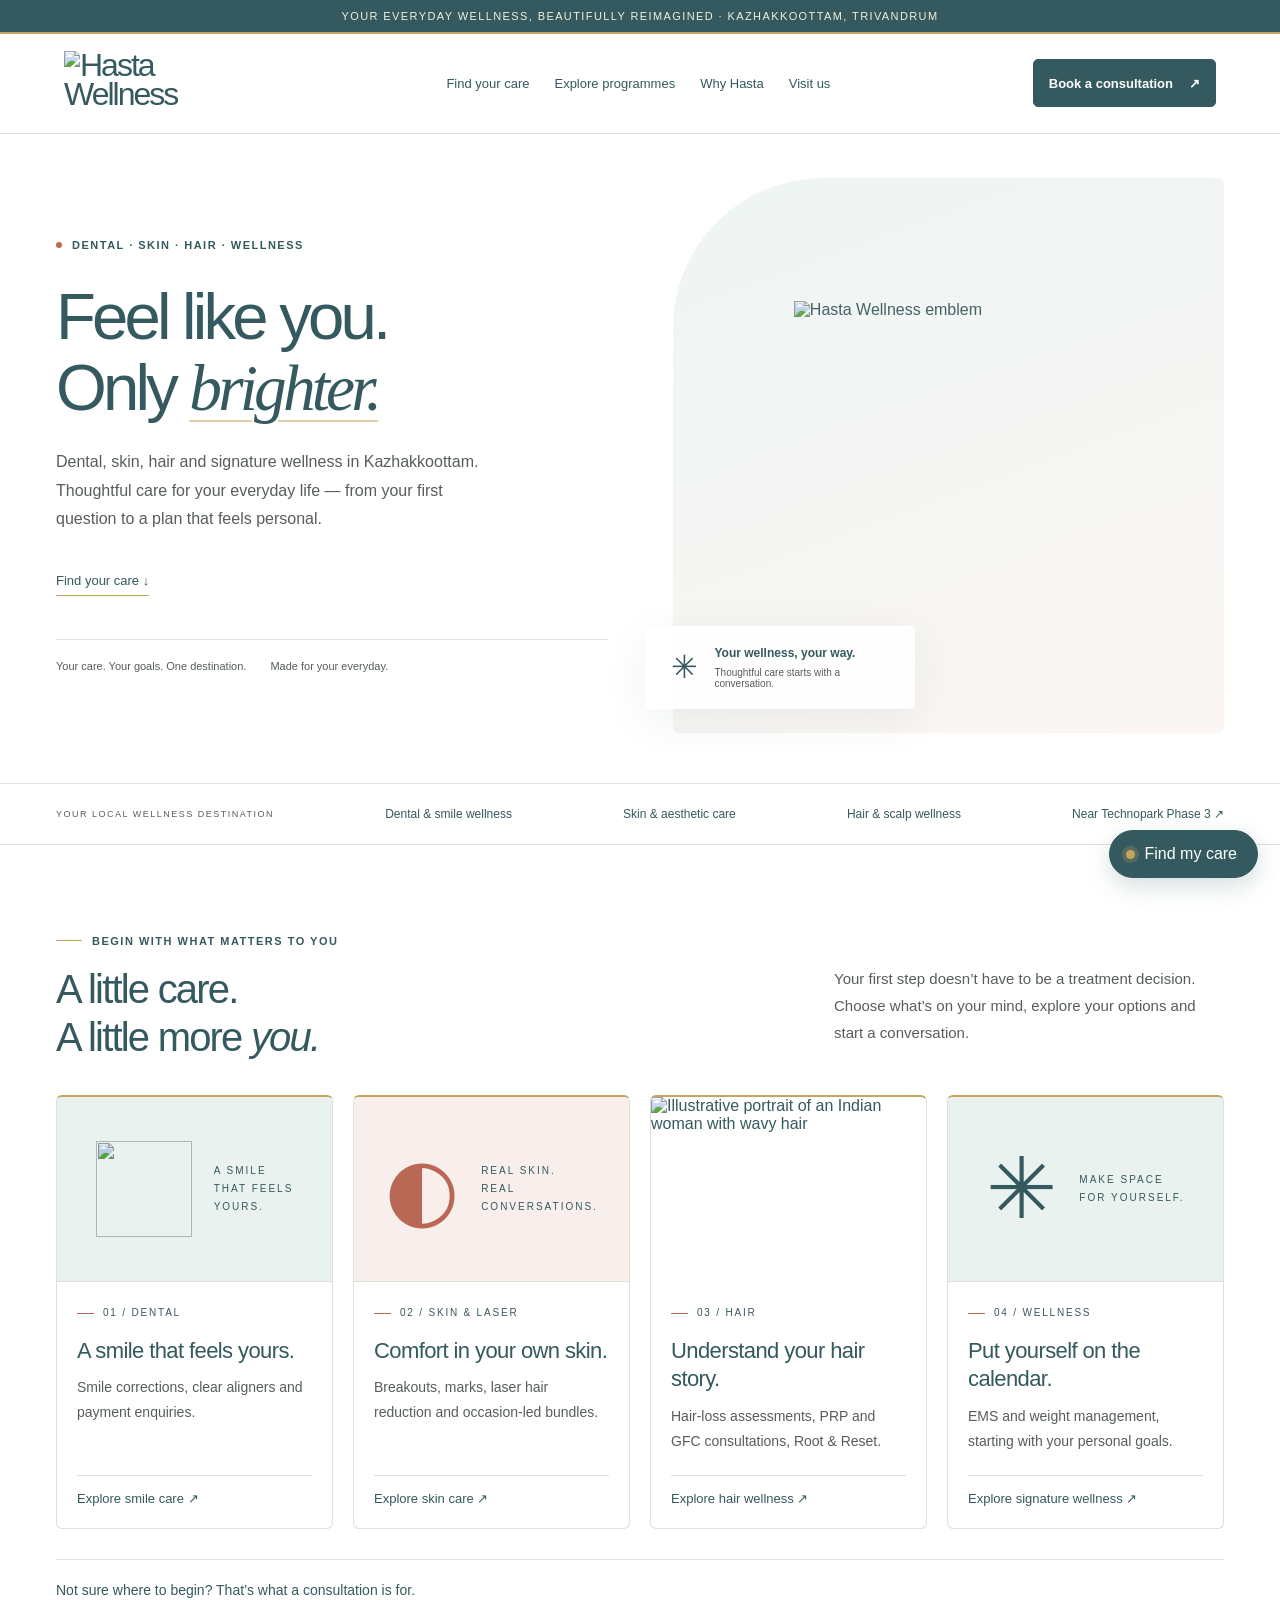
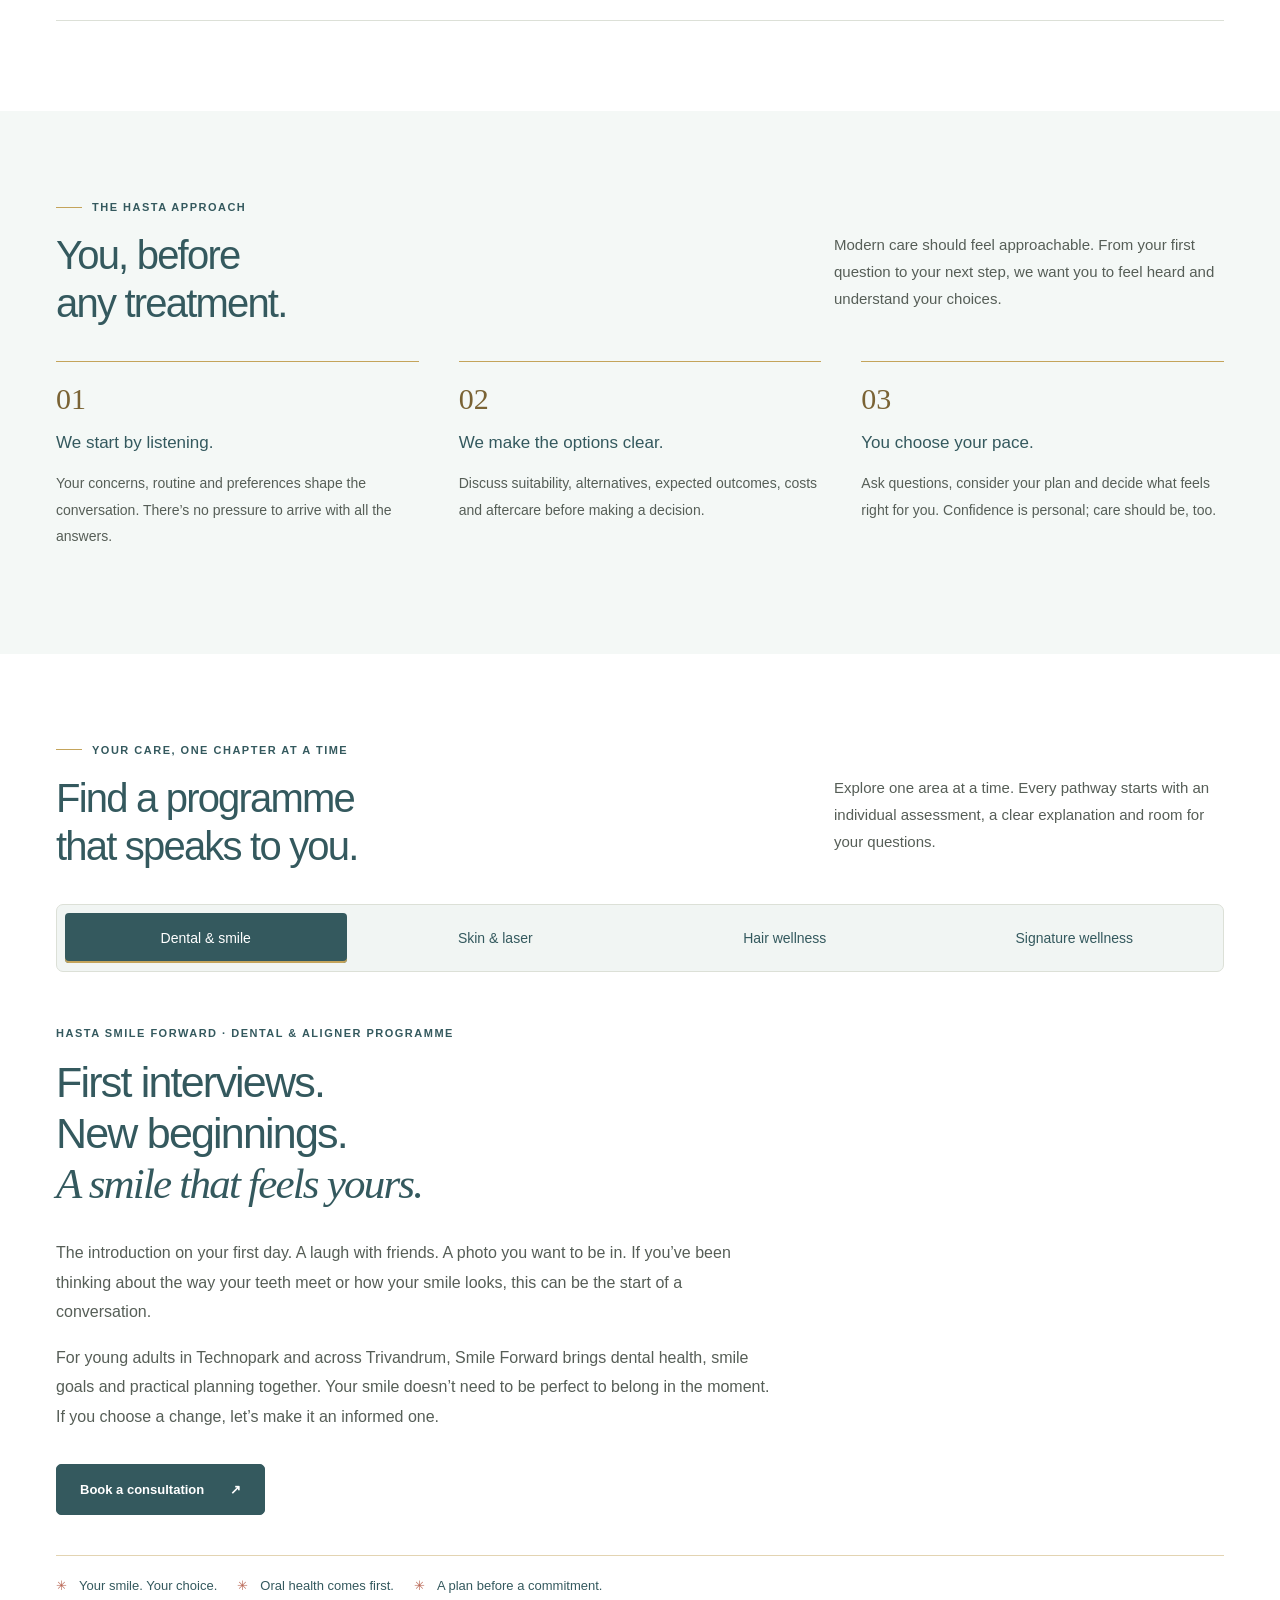
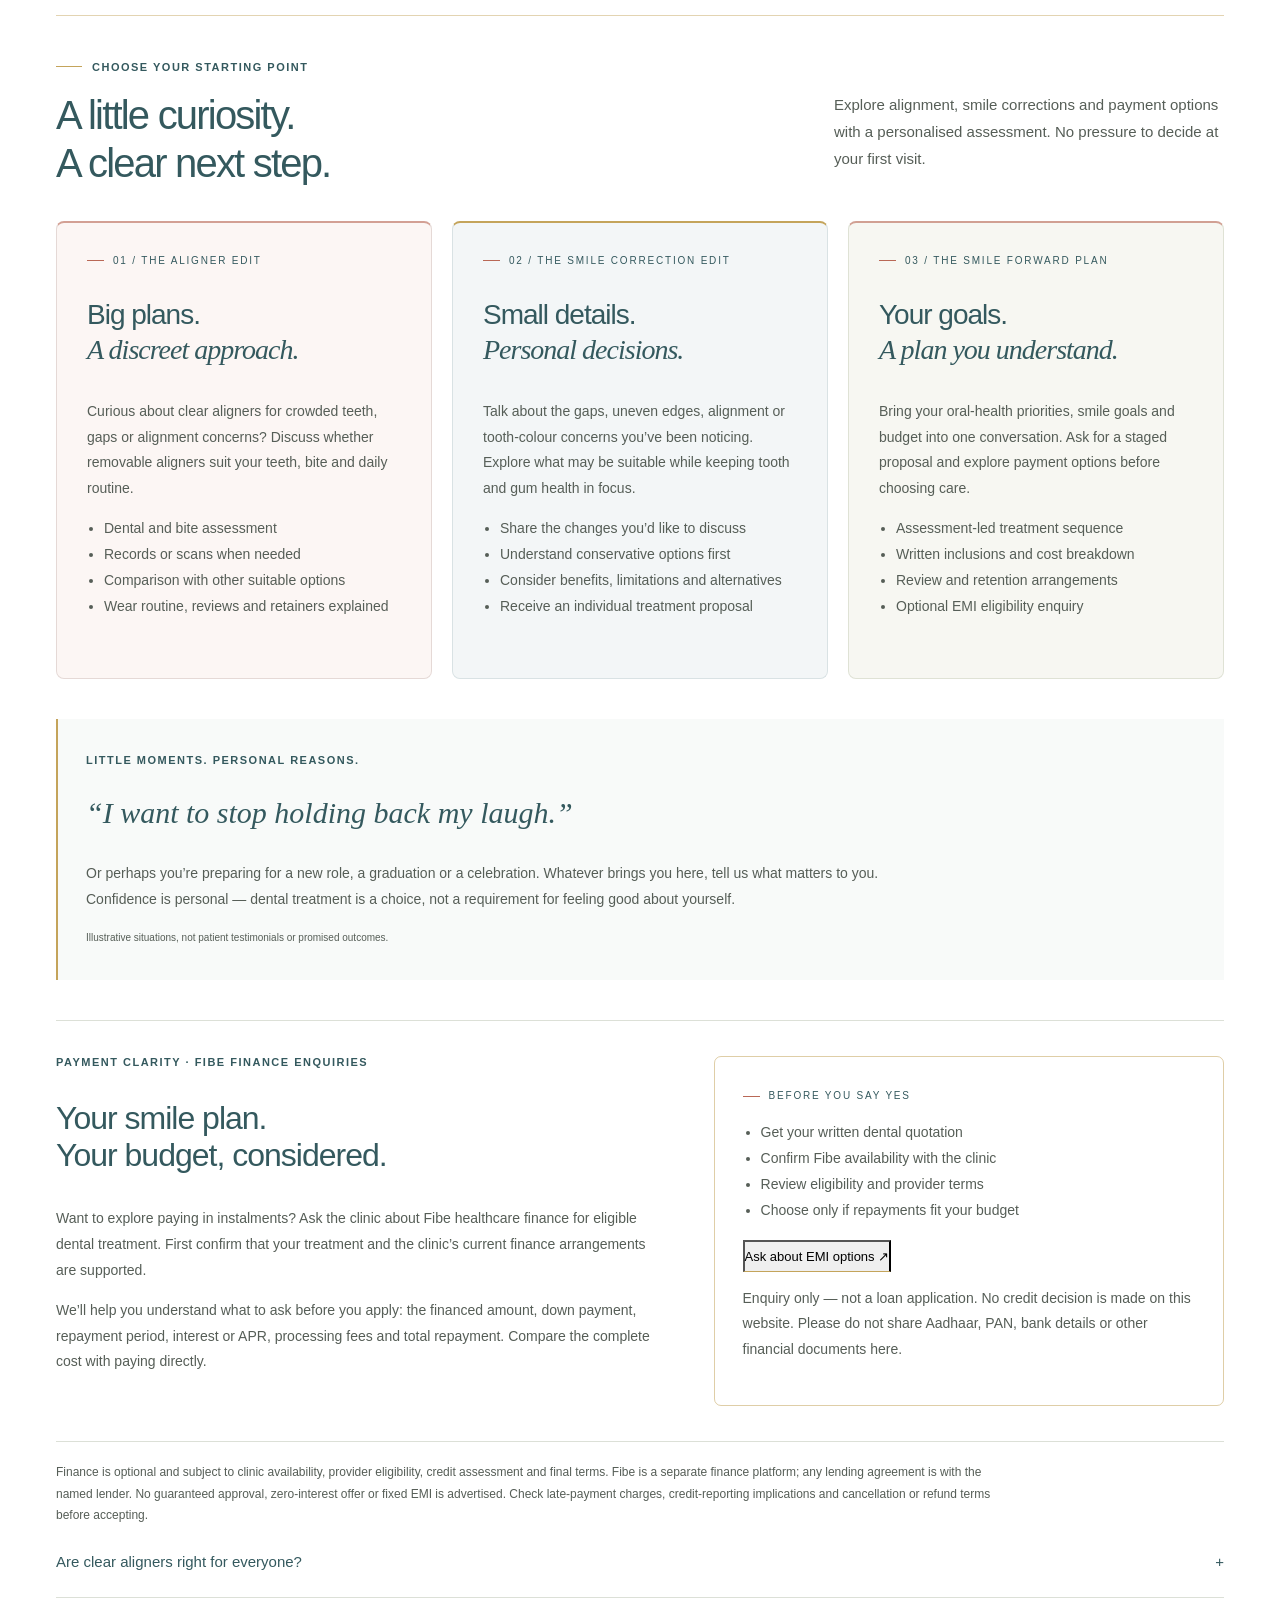
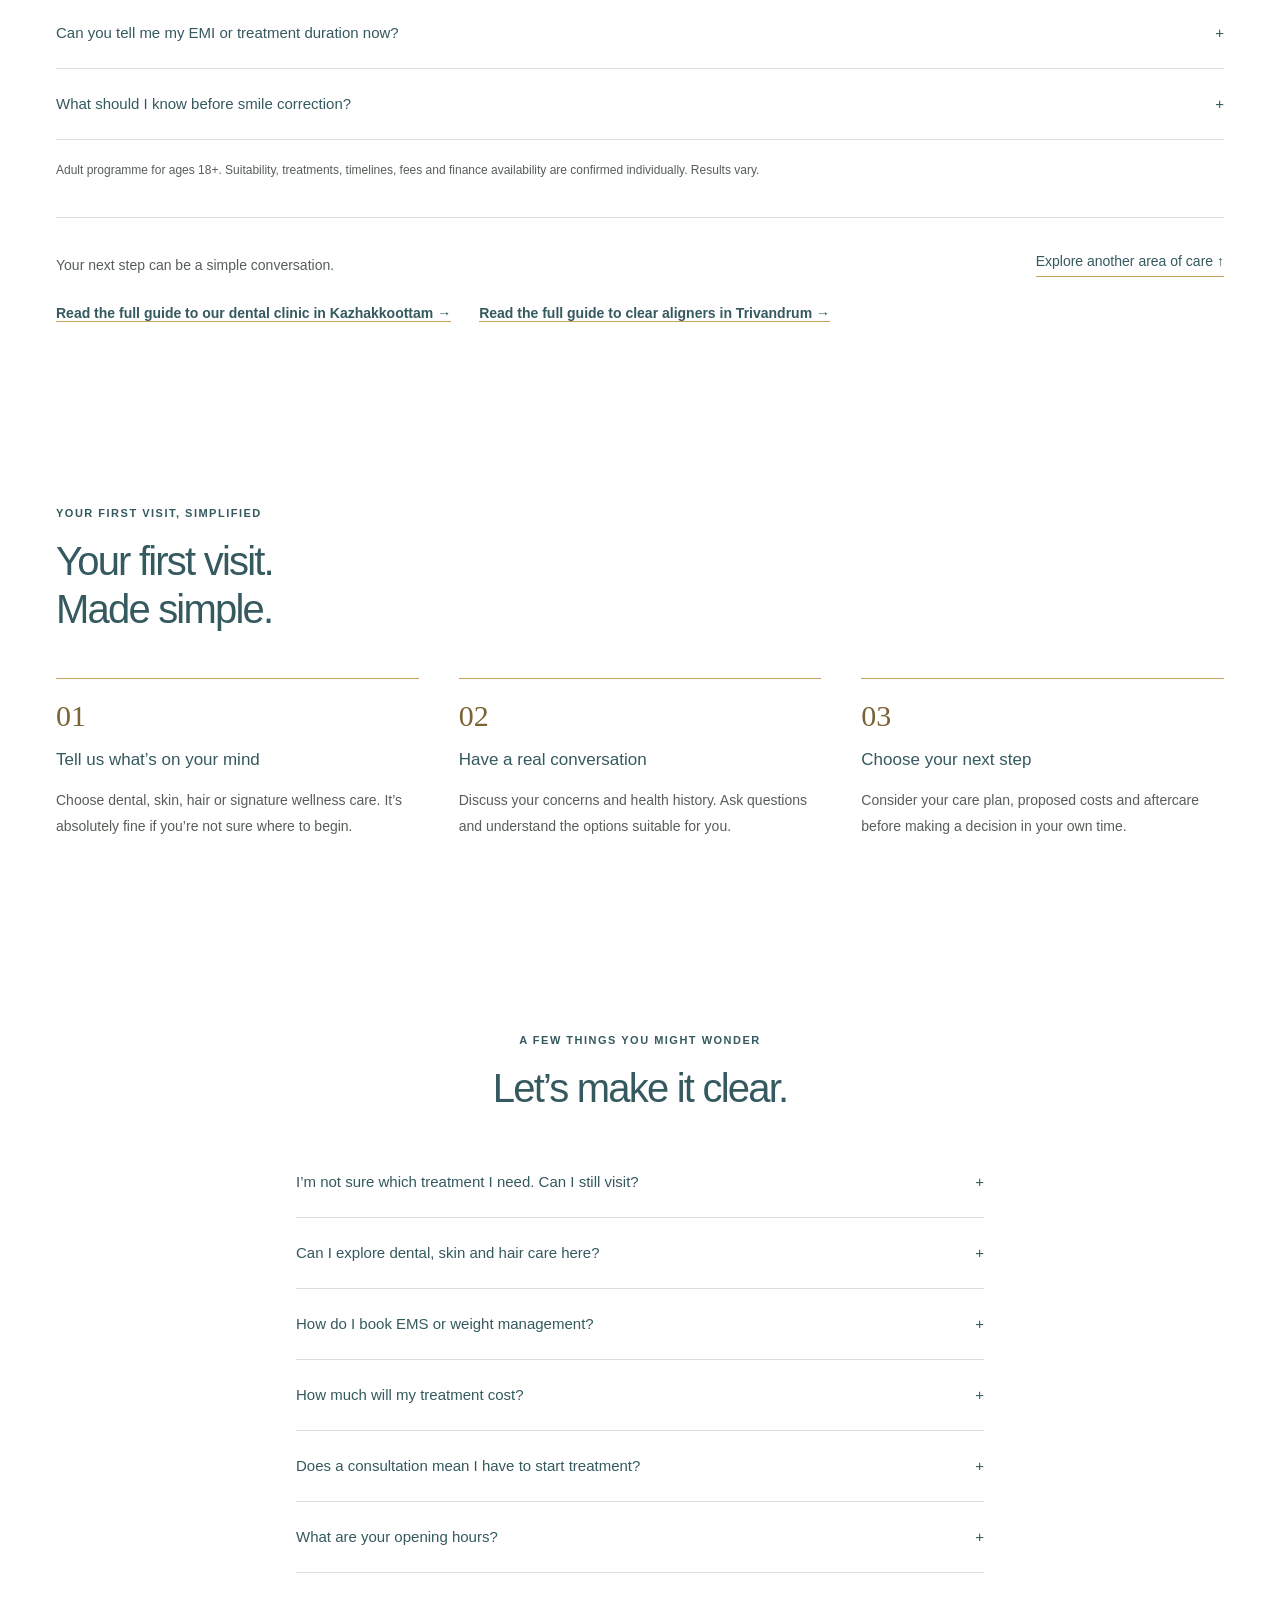
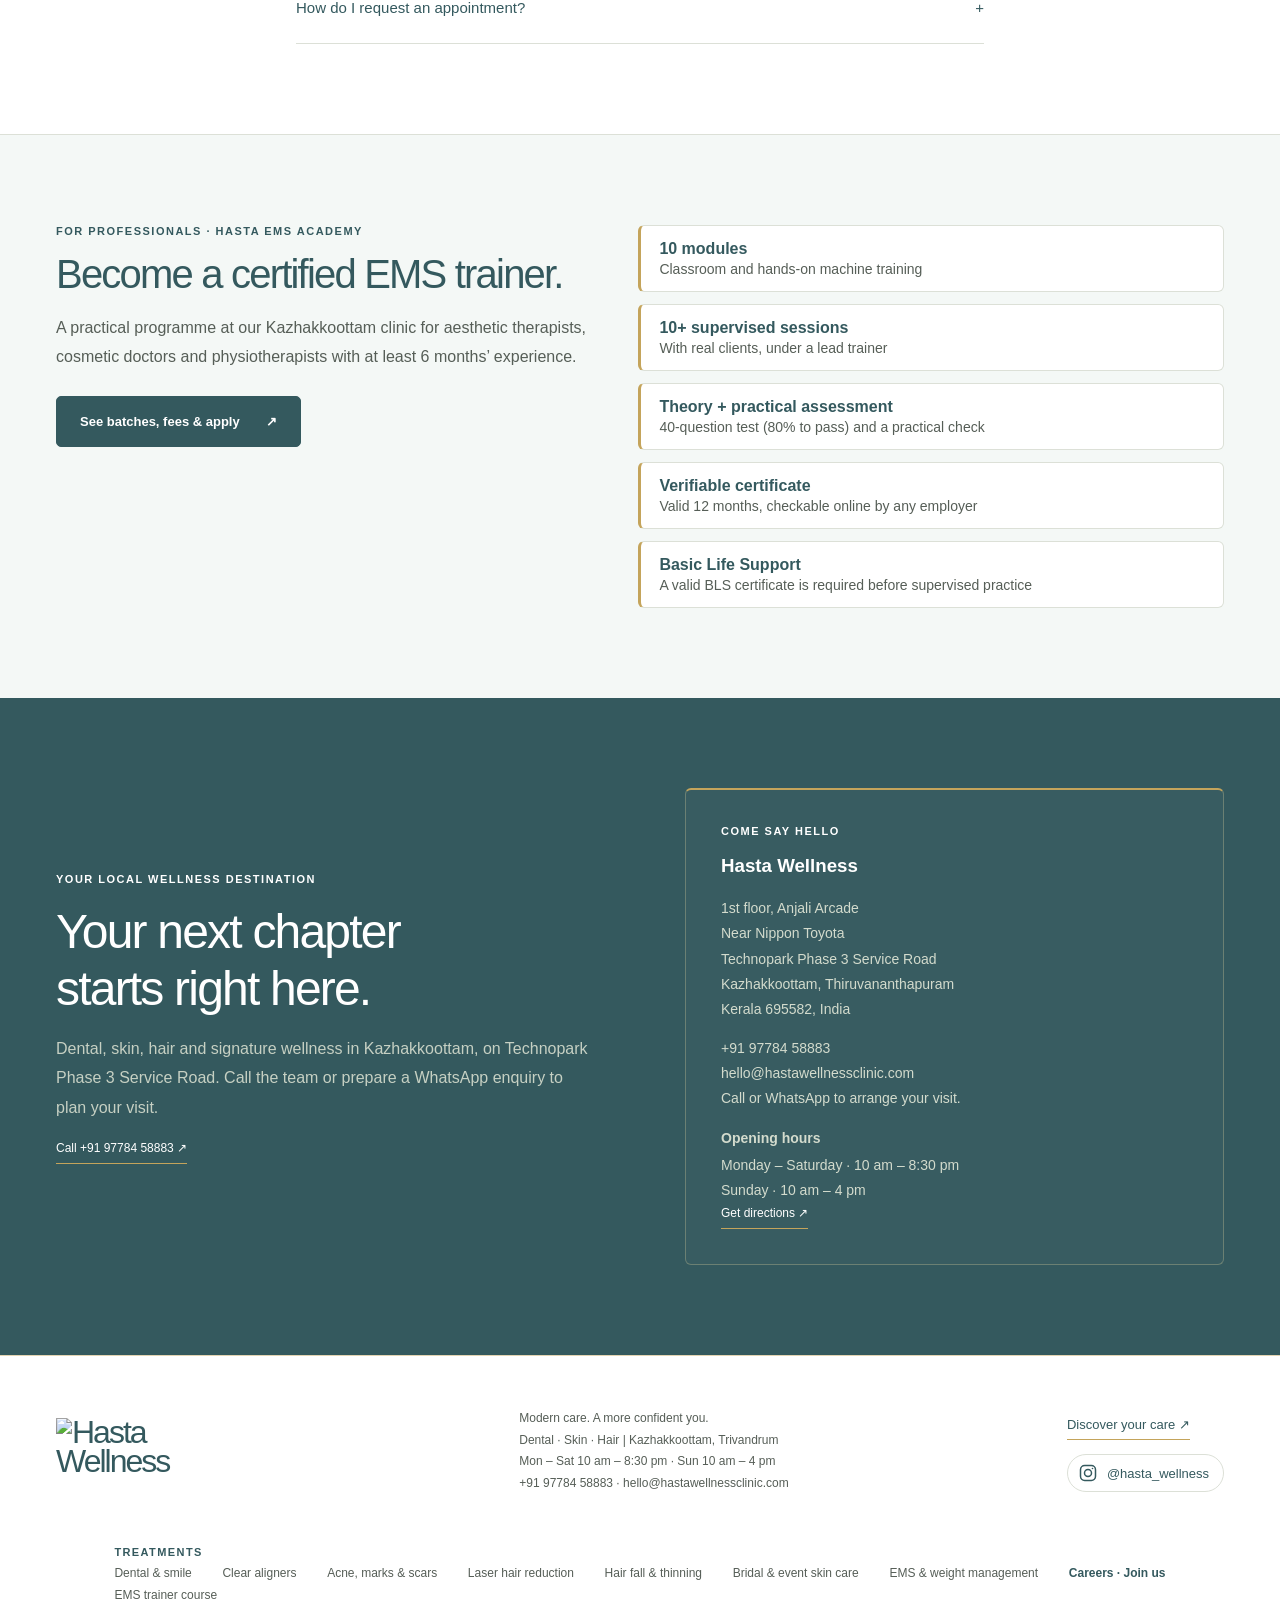
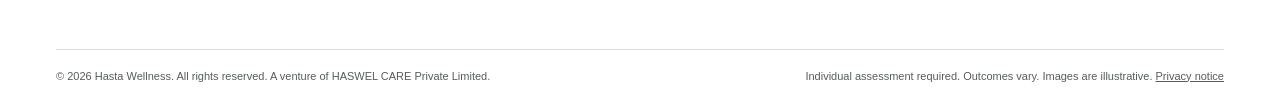
==== commit 348bed04: "Website: one booking button, one spelling, brand art instead of stock photos, email, DPDP grievance " ====
--- a/public/index.html
+++ b/public/index.html
@@ -1,4 +1,4 @@
-<!doctype html><html lang="en"><head><meta charset="utf-8"><meta name="viewport" content="width=device-width,initial-scale=1"><title>Dental, Skin &amp; Hair Clinic in Kazhakkoottam | Hasta Wellness</title><meta name="description" content="Dental, skin, laser hair reduction, hair fall and EMS wellness care near Technopark Phase 3, Kazhakkoottam, Trivandrum. Open 7 days. Book a consultation on WhatsApp."><link rel="canonical" href="/"><meta name="robots" content="index,follow,max-image-preview:large"><meta name="theme-color" content="#34595e"><meta property="og:type" content="website"><meta property="og:site_name" content="Hasta Wellness"><meta property="og:title" content="Hasta Wellness · Dental, Skin &amp; Hair Clinic, Kazhakkoottam"><meta property="og:description" content="Dental, skin, hair and signature wellness near Technopark Phase 3, Trivandrum. Start with a conversation."><meta property="og:url" content="/"><meta property="og:image" content="/img/og-hasta-wellness.jpg"><meta property="og:image:width" content="1200"><meta property="og:image:height" content="630"><meta property="og:image:alt" content="Hasta Wellness logo"><meta property="og:locale" content="en_IN"><meta name="twitter:card" content="summary_large_image"><link rel="icon" href="/favicon.ico" sizes="48x48"><link rel="icon" type="image/png" sizes="96x96" href="/img/favicon-96.png"><link rel="apple-touch-icon" href="/apple-touch-icon.png"><link rel="manifest" href="/site.webmanifest"><link rel="preconnect" href="https://images.unsplash.com"><link rel="preload" href="/fonts/dm-sans-var.woff2" as="font" type="font/woff2" crossorigin><link rel="preload" href="/fonts/manrope-var.woff2" as="font" type="font/woff2" crossorigin><style>@font-face{font-family:'DM Sans';font-style:normal;font-display:swap;font-weight:100 1000;src:url(/fonts/dm-sans-var.woff2) format('woff2');unicode-range:U+0000-00FF,U+0131,U+0152-0153,U+02BB-02BC,U+02C6,U+02DA,U+02DC,U+0304,U+0308,U+0329,U+2000-206F,U+20AC,U+2122,U+2191,U+2193,U+2212,U+2215,U+FEFF,U+FFFD}@font-face{font-family:'Manrope';font-style:normal;font-display:swap;font-weight:200 800;src:url(/fonts/manrope-var.woff2) format('woff2');unicode-range:U+0000-00FF,U+0131,U+0152-0153,U+02BB-02BC,U+02C6,U+02DA,U+02DC,U+0304,U+0308,U+0329,U+2000-206F,U+20AC,U+2122,U+2191,U+2193,U+2212,U+2215,U+FEFF,U+FFFD}.academy-band{background:#f4f8f6;border-top:1px solid var(--line)}.ab-grid{display:grid;grid-template-columns:1fr 1.1fr;gap:50px;align-items:start}.academy-band h2{font-size:40px;line-height:1.15;margin:14px 0}.academy-band .bodycopy{margin-bottom:24px}.ab-facts{list-style:none;margin:0;padding:0;display:grid;gap:12px}.ab-facts li{background:#fff;border:1px solid var(--line);border-left:3px solid var(--gold);border-radius:6px;padding:14px 18px;display:grid;gap:3px}.ab-facts b{font-weight:600;color:var(--green)}.ab-facts span{font-size:14px;color:var(--muted)}.doctors{border-top:1px solid var(--line)}.doc-grid{display:grid;grid-template-columns:repeat(auto-fill,minmax(240px,1fr));gap:18px}.doc{border:1px solid var(--line);border-top:2px solid var(--gold);border-radius:6px;padding:22px;background:#fff}.doc h3{font-size:21px;font-weight:500;margin:0 0 4px}.doc .q{font-weight:600;color:var(--green);font-size:14px}.doc .r{font-size:12px;color:var(--muted);margin-top:8px;letter-spacing:.2px}.doc p{font-size:14px;line-height:1.7;color:var(--muted);margin:12px 0 0}@media(max-width:800px){.ab-grid{grid-template-columns:1fr;gap:28px}.academy-band h2{font-size:32px}}</style><link rel="preload" as="image" href="/img/hasta-wellness-logo.webp"><style>
+<!doctype html><html lang="en"><head><meta charset="utf-8"><meta name="viewport" content="width=device-width,initial-scale=1"><title>Dental, Skin &amp; Hair Clinic in Kazhakkoottam | Hasta Wellness</title><meta name="description" content="Dental, skin, laser hair reduction, hair fall and EMS wellness care near Technopark Phase 3, Kazhakkoottam, Trivandrum. Open 7 days. Book a consultation on WhatsApp."><link rel="canonical" href="/"><meta name="robots" content="index,follow,max-image-preview:large"><meta name="theme-color" content="#34595e"><meta property="og:type" content="website"><meta property="og:site_name" content="Hasta Wellness"><meta property="og:title" content="Hasta Wellness · Dental, Skin &amp; Hair Clinic, Kazhakkoottam"><meta property="og:description" content="Dental, skin, hair and signature wellness near Technopark Phase 3, Trivandrum. Start with a conversation."><meta property="og:url" content="/"><meta property="og:image" content="/img/og-hasta-wellness.jpg"><meta property="og:image:width" content="1200"><meta property="og:image:height" content="630"><meta property="og:image:alt" content="Hasta Wellness logo"><meta property="og:locale" content="en_IN"><meta name="twitter:card" content="summary_large_image"><link rel="icon" href="/favicon.ico" sizes="48x48"><link rel="icon" type="image/png" sizes="96x96" href="/img/favicon-96.png"><link rel="apple-touch-icon" href="/apple-touch-icon.png"><link rel="manifest" href="/site.webmanifest"><link rel="preload" href="/fonts/dm-sans-var.woff2" as="font" type="font/woff2" crossorigin><link rel="preload" href="/fonts/manrope-var.woff2" as="font" type="font/woff2" crossorigin><style>@font-face{font-family:'DM Sans';font-style:normal;font-display:swap;font-weight:100 1000;src:url(/fonts/dm-sans-var.woff2) format('woff2');unicode-range:U+0000-00FF,U+0131,U+0152-0153,U+02BB-02BC,U+02C6,U+02DA,U+02DC,U+0304,U+0308,U+0329,U+2000-206F,U+20AC,U+2122,U+2191,U+2193,U+2212,U+2215,U+FEFF,U+FFFD}@font-face{font-family:'Manrope';font-style:normal;font-display:swap;font-weight:200 800;src:url(/fonts/manrope-var.woff2) format('woff2');unicode-range:U+0000-00FF,U+0131,U+0152-0153,U+02BB-02BC,U+02C6,U+02DA,U+02DC,U+0304,U+0308,U+0329,U+2000-206F,U+20AC,U+2122,U+2191,U+2193,U+2212,U+2215,U+FEFF,U+FFFD}.academy-band{background:#f4f8f6;border-top:1px solid var(--line)}.ab-grid{display:grid;grid-template-columns:1fr 1.1fr;gap:50px;align-items:start}.academy-band h2{font-size:40px;line-height:1.15;margin:14px 0}.academy-band .bodycopy{margin-bottom:24px}.ab-facts{list-style:none;margin:0;padding:0;display:grid;gap:12px}.ab-facts li{background:#fff;border:1px solid var(--line);border-left:3px solid var(--gold);border-radius:6px;padding:14px 18px;display:grid;gap:3px}.ab-facts b{font-weight:600;color:var(--green)}.ab-facts span{font-size:14px;color:var(--muted)}.doctors{border-top:1px solid var(--line)}.doc-grid{display:grid;grid-template-columns:repeat(auto-fill,minmax(240px,1fr));gap:18px}.doc{border:1px solid var(--line);border-top:2px solid var(--gold);border-radius:6px;padding:22px;background:#fff}.doc h3{font-size:21px;font-weight:500;margin:0 0 4px}.doc h3 .t{display:block;font-size:13px;font-weight:600;color:var(--gold,#b08d4a);letter-spacing:.3px;margin-top:4px}.doc .q{font-weight:600;color:var(--green);font-size:14px;margin-top:10px}.doc .r{font-size:12px;color:var(--muted);margin-top:8px;letter-spacing:.2px}.doc p{font-size:14px;line-height:1.7;color:var(--muted);margin:12px 0 0}@media(max-width:800px){.ab-grid{grid-template-columns:1fr;gap:28px}.academy-band h2{font-size:32px}}.visual.emblem-art{display:flex;align-items:center;justify-content:center;background:linear-gradient(160deg,#eef5f4,#fbf6f3);border-radius:150px 6px 6px 6px}.visual.emblem-art img{width:56%;height:auto;max-width:340px;border-radius:0;filter:none;mix-blend-mode:multiply;opacity:.92}.route-art img{width:96px;height:96px;mix-blend-mode:multiply}.wellness-art.skin-art{background:#f8efec}.wellness-art.skin-art>span{color:var(--terracotta)}@media(max-width:760px){header nav>.btn[data-book]{display:none}}@media(max-width:600px){.route-art img{width:60px;height:60px}}</style><link rel="preload" as="image" href="/img/hasta-wellness-logo.webp"><style>
 :root{--green:#34595e;--cream:#ffffff;--muted:#565e57;--line:#dce0d7}*{box-sizing:border-box}html{scroll-behavior:smooth;scroll-padding-top:90px}body{margin:0;background:var(--cream);color:var(--green);font-family:'DM Sans',sans-serif}button,input,select{font:inherit}a{color:inherit;text-decoration:none}button,a,input,select{outline-offset:5px}button{cursor:pointer}.top{background:var(--green);color:#eef1dc;text-align:center;padding:10px;font-size:11px;letter-spacing:1.4px}header{position:sticky;top:0;z-index:10;background:#fffffff5;backdrop-filter:blur(12px);border-bottom:1px solid var(--line)}nav{max-width:1360px;margin:auto;padding:20px 5%;display:flex;align-items:center;justify-content:space-between;gap:30px}.logo{font-family:Manrope,sans-serif;font-size:32px;font-weight:500;letter-spacing:-2px;line-height:.9}.logo span{display:block;font-size:9px;letter-spacing:4px;margin-top:9px;text-align:center}.links{display:flex;gap:32px;font-size:13px}.btn{display:inline-flex;align-items:center;justify-content:space-between;gap:26px;padding:17px 23px;border:1px solid var(--green);background:var(--green);color:white;border-radius:5px;font-size:12px;font-weight:600}.btn.light{background:transparent;color:var(--green)}.menu{display:none;background:none;border:0;font-size:24px}.wrap{max-width:1240px;margin:auto;padding:0 36px}.hero{display:grid;grid-template-columns:1fr 1fr;min-height:650px;align-items:center;gap:65px;padding-top:44px;padding-bottom:50px}.eyebrow{font-size:10px;text-transform:uppercase;letter-spacing:2px;font-weight:600;display:flex;align-items:center;gap:10px}.dot{width:6px;height:6px;border-radius:50%;background:#7c9673}.hero h1{font-family:Manrope,sans-serif;font-size:clamp(45px,5.1vw,70px);font-weight:500;letter-spacing:-3.8px;line-height:1.09;margin:30px 0 24px}.hero h1 em{font-family:Georgia,serif;font-weight:400}.intro{font-size:15px;line-height:1.8;color:var(--muted);max-width:380px}.actions{display:flex;align-items:center;gap:24px;margin-top:32px}.textlink{font-size:12px;border-bottom:1px solid #9da79a;padding:7px 0}.herofoot{border-top:1px solid var(--line);margin-top:43px;padding-top:20px;display:flex;gap:24px;font-size:10px;color:var(--muted)}.visual{position:relative;height:555px}.visual img{width:100%;height:100%;object-fit:cover;border-radius:150px 6px 6px 6px;filter:saturate(.72)}.photo-label{position:absolute;left:22px;top:25px;color:white;font-size:9px;letter-spacing:1.5px;text-transform:uppercase}.imagecard{position:absolute;bottom:24px;left:-28px;background:#fffffff2;padding:20px 26px;border-radius:5px;max-width:270px;box-shadow:0 12px 45px #162c3510;display:flex;align-items:center;gap:17px}.imagecard b{font-size:12px;display:block}.imagecard p{font-size:10px;margin:7px 0 0;color:var(--muted)}.symbol{font-size:32px;font-family:Georgia}.strip{border-block:1px solid var(--line);padding:23px 0}.strip .wrap{display:flex;justify-content:space-between;align-items:center;gap:20px;font-size:11px}.strip small{letter-spacing:1.5px;font-size:9px;color:var(--muted)}section{padding:90px 0}.sectionhead{display:flex;align-items:end;justify-content:space-between;gap:40px;margin-bottom:34px}h2{font-family:Manrope,sans-serif;font-size:40px;line-height:1.2;letter-spacing:-1.8px;font-weight:500;margin:18px 0 0}.sectionhead p{max-width:330px;font-size:13px;line-height:1.8;color:var(--muted)}.cards{display:grid;grid-template-columns:repeat(3,1fr);gap:22px}.card{border:1px solid var(--line);border-radius:6px;overflow:hidden;background:#fff}.cardphoto{height:245px;overflow:hidden;position:relative}.cardphoto img{width:100%;height:100%;object-fit:cover;transition:transform .6s;filter:saturate(.65)}.card:hover img{transform:scale(1.04)}.cardphoto span{position:absolute;top:16px;left:16px;background:#ffffffe8;padding:7px 10px;font-size:9px;border-radius:3px}.cardbody{padding:25px}.card h3{font-size:23px;letter-spacing:-.7px;font-weight:500;margin:0}.card p{font-size:12px;line-height:1.8;color:var(--muted);min-height:64px}.card button{border:0;border-top:1px solid var(--line);padding:17px 0 0;background:none;width:100%;display:flex;justify-content:space-between;text-align:left;color:var(--green);font-size:11px}.philosophy{background:#e9ede4}.split{display:grid;grid-template-columns:1fr 1fr;gap:90px;align-items:center}.interior{height:480px;object-fit:cover;width:100%;border-radius:6px 6px 120px 6px}.bodycopy{color:var(--muted);font-size:14px;line-height:1.9}.principle{border-top:1px solid #cbd3c5;padding:20px 0;display:flex;gap:20px;font-size:12px}.principle span{font-size:10px;color:#809077}.principle strong{display:block;font-weight:500}.principle p{margin:8px 0 0;color:var(--muted);font-size:11px;line-height:1.7}.journey{display:grid;grid-template-columns:repeat(3,1fr);gap:40px;margin-top:45px}.step{border-top:1px solid #a8b3a4;padding-top:20px}.step>span{font-family:Georgia;font-size:30px;color:#9ba990}.step h3{font-size:17px;font-weight:500}.step p{font-size:12px;line-height:1.9;color:var(--muted)}.visit{background:var(--green);color:var(--cream)}.visit .bodycopy{color:#c6d0c3}.visit h2{font-size:48px}.visit .btn{background:#e7ebd7;color:var(--green);margin-top:15px}.locationbox{border:1px solid #6b8073;padding:35px;border-radius:6px;background:#ffffff05}.locationbox p{font-size:13px;line-height:1.8;color:#d3dbcd}.maplink{display:inline-block;border-bottom:1px solid #8ca08a;padding-bottom:8px;font-size:12px}.faq{max-width:760px;margin:auto}.faq h2{text-align:center;margin-bottom:35px}details{border-bottom:1px solid var(--line);padding:23px 0}summary{cursor:pointer;font-size:14px;list-style:none;display:flex;justify-content:space-between;gap:20px}summary:after{content:'+'}details[open] summary:after{content:'−'}details p{font-size:13px;line-height:1.9;color:var(--muted);padding-right:30px}footer{border-top:1px solid var(--line);padding:40px 0 24px}.footrow{display:flex;justify-content:space-between;align-items:center;gap:35px}.footrow p{font-size:11px;line-height:1.8;color:var(--muted)}.fine{display:flex;justify-content:space-between;border-top:1px solid var(--line);padding-top:20px;margin-top:30px;font-size:9px;color:var(--muted)}dialog{border:0;border-radius:12px;padding:35px;max-width:510px;width:calc(100% - 32px);color:var(--green);background:var(--cream)}dialog::backdrop{background:#162b24a6;backdrop-filter:blur(5px)}dialog h2{font-size:30px;margin-top:10px}dialog p{font-size:13px;line-height:1.8;color:var(--muted)}.close{float:right;background:none;border:0;font-size:23px;color:var(--green)}label{display:block;font-size:12px;margin:18px 0 7px}input,select{width:100%;padding:13px;border:1px solid #cbd2c5;border-radius:4px;background:white;color:var(--green)}form .btn{width:100%;margin-top:22px}.check{display:flex;gap:9px;line-height:1.6;font-size:11px}.check input{width:auto}.notice{padding:14px;background:#e5eadc;border-radius:5px;font-size:11px;line-height:1.7}.download{margin-top:18px}.sr{position:absolute;width:1px;height:1px;overflow:hidden;clip:rect(0,0,0,0)}@media(min-width:1400px){.wrap{max-width:1300px}}@media(max-width:800px){.links{gap:17px}.hero{gap:30px}.hero h1{font-size:49px}.visual{height:490px}.herofoot{gap:14px}.split{gap:35px}.cardphoto{height:185px}.cardbody{padding:18px}h2{font-size:33px}.strip .wrap{flex-wrap:wrap}.strip small{width:100%}}@media(max-width:600px){.top{font-size:9px}.wrap{padding:0 23px}nav{padding:18px 23px}.logo{font-size:29px}nav>.btn{margin-left:auto;padding:13px;font-size:10px}.menu{display:block}.links{display:none;position:absolute;top:79px;background:var(--cream);left:0;right:0;padding:25px;flex-direction:column;border-bottom:1px solid var(--line)}.links.open{display:flex}.hero{grid-template-columns:1fr;padding-top:35px;padding-bottom:35px;gap:30px}.hero h1{font-size:54px;margin-top:22px;letter-spacing:-3px}.intro{max-width:100%}.herofoot{margin-top:27px}.visual{height:390px;margin-left:12px}.visual img{border-top-left-radius:110px}.imagecard{left:-12px;bottom:18px}.strip .wrap{font-size:10px;justify-content:flex-start;gap:18px}section{padding:60px 0}.sectionhead{display:block}.sectionhead p{max-width:100%}.cards,.split,.journey{grid-template-columns:1fr}.cards{gap:20px}.cardphoto{height:260px}.cardbody{padding:24px}.card p{min-height:0}.split{gap:35px}.interior{height:350px}.journey{gap:20px}.step{padding-top:17px}.step h3{margin-top:12px}.visit h2{font-size:39px}.locationbox{padding:25px}.footrow{align-items:start;flex-wrap:wrap}.fine{gap:20px;line-height:1.7}dialog{padding:25px}}
 .logo img{display:block;width:208px;height:auto;mix-blend-mode:multiply}@media(max-width:600px){.logo img{width:140px}nav{gap:12px}}
 .signature{background:#fff;border-top:1px solid var(--line)}.signature h2 em{font-family:Georgia,serif;font-weight:400}.signature-grid{display:grid;grid-template-columns:1fr 1fr;gap:24px}.signature-card{padding:38px;border:1px solid #c9d7d8;border-radius:8px;background:#f1f7f7;display:flex;flex-direction:column;align-items:start}.signature-card.weight{background:#f5f5f3;border-color:#d9ddd6}.signature-top{display:flex;justify-content:space-between;width:100%;align-items:center}.programme-tag{font-size:10px;letter-spacing:1.8px}.signature-mark{font-size:33px}.signature-card h3{font-family:Manrope,sans-serif;font-size:42px;line-height:1.15;font-weight:500;letter-spacing:-1.8px;margin:25px 0 20px}.signature-card h3 em{font-family:Georgia,serif;font-weight:400}.signature-card>p{font-size:14px;line-height:1.85;color:var(--muted);margin:0 0 25px;max-width:430px}.programme-pills{display:flex;gap:8px;flex-wrap:wrap;margin-bottom:30px}.programme-pills span{padding:8px 10px;border:1px solid #cbd7d2;border-radius:30px;font-size:10px}.signature-card .btn{margin-top:auto;width:100%;text-align:left}.signature-card small{display:block;font-size:10px;line-height:1.8;color:var(--muted);margin-top:17px}.signature-bottom{display:flex;gap:25px;align-items:center;justify-content:space-between;padding:28px 0;border-bottom:1px solid var(--line)}.signature-bottom strong{font-size:15px;font-weight:500}.signature-bottom p,.wellness-note{font-size:11px;line-height:1.8;color:var(--muted)}.wellness-note{max-width:950px;margin:20px 0 0}@media(max-width:600px){.signature-grid{grid-template-columns:1fr}.signature-card{padding:27px}.signature-card h3{font-size:36px}.signature-bottom{align-items:start;flex-direction:column}.signature-card .btn{gap:14px}}
@@ -86,13 +86,13 @@
 @media(max-width:760px){.ha{right:12px;bottom:calc(80px + env(safe-area-inset-bottom))}.ha-launch{padding:12px 16px 12px 13px;font-size:13px}.ha[data-state="open"]{left:0;right:0;bottom:0;top:0;z-index:60}.ha-panel{width:100%;height:100%;border-radius:0;border:0}.ha-teaser{max-width:240px}}
 .hours-list{margin:0}.hours-list strong{display:block;margin-bottom:2px}
 .guide-links{display:flex;flex-wrap:wrap;gap:10px 28px;padding-top:18px;padding-bottom:30px}.guide-links a{font-size:14px;font-weight:600;border-bottom:1px solid var(--gold);text-decoration:none}.foot-treatments{display:flex;flex-wrap:wrap;gap:8px 22px;margin:22px 0 4px;font-size:12px}.foot-treatments b{width:100%;font-size:11px;letter-spacing:1.4px;text-transform:uppercase;font-weight:600}.foot-treatments a{text-decoration:none;color:var(--muted)}.foot-treatments a:hover{color:#98513f}
-</style><script type="application/ld+json">{"@context":"https://schema.org","@type":"MedicalClinic","name":"Hasta Wellness","parentOrganization":{"@type":"Organization","name":"HASWEL CARE Private Limited"},"telephone":"+91 97784 58883","address":{"@type":"PostalAddress","streetAddress":"1st floor, Anjali Arcade, Near Nippon Toyota, Technopark Phase 3 Service Road","addressLocality":"Kazhakkoottam, Thiruvananthapuram","addressRegion":"Kerala","postalCode":"695582","addressCountry":"IN"},"openingHoursSpecification":[{"@type":"OpeningHoursSpecification","dayOfWeek":["Monday","Tuesday","Wednesday","Thursday","Friday","Saturday"],"opens":"10:00","closes":"20:30"},{"@type":"OpeningHoursSpecification","dayOfWeek":"Sunday","opens":"10:00","closes":"16:00"}],"sameAs":["https://www.instagram.com/hasta_wellness/"],"image":"/img/og-hasta-wellness.jpg","logo":"/img/hasta-wellness-logo.jpg","url":"/","areaServed":["Kazhakkoottam","Technopark","Thiruvananthapuram"],"availableService":[{"@type":"MedicalProcedure","name":"Clear aligner assessment"},{"@type":"MedicalProcedure","name":"Acne and acne scar consultation"},{"@type":"MedicalProcedure","name":"Laser hair reduction"},{"@type":"MedicalProcedure","name":"Hair fall and PRP / GFC consultation"},{"@type":"MedicalProcedure","name":"EMS body toning and weight management"}],"medicalSpecialty":["Dentistry","Dermatology"]}</script></head><body>
-<div class="top">YOUR EVERYDAY WELLNESS, BEAUTIFULLY REIMAGINED · KAZHAKOOTTAM, TRIVANDRUM</div><header><nav><a class="logo" href="/" aria-label="Hasta Wellness home"><img src="/img/hasta-wellness-logo.webp" alt="Hasta Wellness" width="208" height="75"></a><div class="links" id="navlinks"><a href="#care">Find your care</a><a href="#programmes">Explore programmes</a><a href="#approach">Why Hasta</a><a href="#visit">Visit us</a></div><button class="btn" data-book>Book a consultation <span>↗</span></button><button class="menu" aria-label="Open navigation" aria-expanded="false" aria-controls="navlinks">☰</button></nav></header>
-<main><div class="wrap hero"><div><div class="eyebrow"><i class="dot"></i>DENTAL · SKIN · HAIR · WELLNESS</div><h1>Feel like you.<br>Only <em>brighter.</em></h1><p class="intro">Dental, skin, hair and signature wellness in Kazhakoottam. Thoughtful care for your everyday life — from your first question to a plan that feels personal.</p><div class="actions"><button class="btn" data-book>Book a consultation <span>↗</span></button><a class="textlink" href="#care">Find your care ↓</a></div><div class="herofoot"><span>Your care. Your goals. One destination.</span><span>Made for your everyday.</span></div></div><div class="visual"><img src="https://images.unsplash.com/photo-1570172619644-dfd03ed5d881?auto=format&amp;fit=crop&amp;q=75&amp;w=1100" srcset="https://images.unsplash.com/photo-1570172619644-dfd03ed5d881?auto=format&amp;fit=crop&amp;q=75&amp;w=480 480w, https://images.unsplash.com/photo-1570172619644-dfd03ed5d881?auto=format&amp;fit=crop&amp;q=75&amp;w=750 750w, https://images.unsplash.com/photo-1570172619644-dfd03ed5d881?auto=format&amp;fit=crop&amp;q=75&amp;w=1100 1100w" sizes="(max-width: 760px) 92vw, 46vw" fetchpriority="high" decoding="async" alt="A professional facial treatment in a calm wellness setting"><div class="imagecard"><span class="symbol">✳</span><div><b>Your wellness, your way.</b><p>Thoughtful care starts with a conversation.</p></div></div></div></div>
+</style><script type="application/ld+json">{"@context":"https://schema.org","@type":"MedicalClinic","name":"Hasta Wellness","parentOrganization":{"@type":"Organization","name":"HASWEL CARE Private Limited"},"telephone":"+91 97784 58883","email":"hello@hastawellnessclinic.com","address":{"@type":"PostalAddress","streetAddress":"1st floor, Anjali Arcade, Near Nippon Toyota, Technopark Phase 3 Service Road","addressLocality":"Kazhakkoottam, Thiruvananthapuram","addressRegion":"Kerala","postalCode":"695582","addressCountry":"IN"},"openingHoursSpecification":[{"@type":"OpeningHoursSpecification","dayOfWeek":["Monday","Tuesday","Wednesday","Thursday","Friday","Saturday"],"opens":"10:00","closes":"20:30"},{"@type":"OpeningHoursSpecification","dayOfWeek":"Sunday","opens":"10:00","closes":"16:00"}],"sameAs":["https://www.instagram.com/hasta_wellness/"],"image":"/img/og-hasta-wellness.jpg","logo":"/img/hasta-wellness-logo.jpg","url":"/","areaServed":["Kazhakkoottam","Technopark","Thiruvananthapuram"],"availableService":[{"@type":"MedicalProcedure","name":"Clear aligner assessment"},{"@type":"MedicalProcedure","name":"Acne and acne scar consultation"},{"@type":"MedicalProcedure","name":"Laser hair reduction"},{"@type":"MedicalProcedure","name":"Hair fall and PRP / GFC consultation"},{"@type":"MedicalProcedure","name":"EMS body toning and weight management"}],"medicalSpecialty":["Dentistry","Dermatology"]}</script></head><body>
+<div class="top">YOUR EVERYDAY WELLNESS, BEAUTIFULLY REIMAGINED · KAZHAKKOOTTAM, TRIVANDRUM</div><header><nav><a class="logo" href="/" aria-label="Hasta Wellness home"><img src="/img/hasta-wellness-logo.webp" alt="Hasta Wellness" width="208" height="75"></a><div class="links" id="navlinks"><a href="#care">Find your care</a><a href="#programmes">Explore programmes</a><a href="#approach">Why Hasta</a><a href="#visit">Visit us</a></div><button class="btn" data-book>Book a consultation <span>↗</span></button><button class="menu" aria-label="Open navigation" aria-expanded="false" aria-controls="navlinks">☰</button></nav></header>
+<main><div class="wrap hero"><div><div class="eyebrow"><i class="dot"></i>DENTAL · SKIN · HAIR · WELLNESS</div><h1>Feel like you.<br>Only <em>brighter.</em></h1><p class="intro">Dental, skin, hair and signature wellness in Kazhakkoottam. Thoughtful care for your everyday life — from your first question to a plan that feels personal.</p><div class="actions"><a class="textlink" href="#care">Find your care ↓</a></div><div class="herofoot"><span>Your care. Your goals. One destination.</span><span>Made for your everyday.</span></div></div><div class="visual emblem-art"><img src="/img/hasta-emblem.webp" width="400" height="400" fetchpriority="high" decoding="async" alt="Hasta Wellness emblem"><div class="imagecard"><span class="symbol">✳</span><div><b>Your wellness, your way.</b><p>Thoughtful care starts with a conversation.</p></div></div></div></div>
 <div class="strip"><div class="wrap"><small>YOUR LOCAL WELLNESS DESTINATION</small><span>Dental & smile wellness</span><span>Skin & aesthetic care</span><span>Hair & scalp wellness</span><a href="#visit">Near Technopark Phase 3 ↗</a></div></div>
-<section id="care"><div class="wrap"><div class="sectionhead"><div><div class="eyebrow">BEGIN WITH WHAT MATTERS TO YOU</div><h2>A little care.<br>A little more <em>you.</em></h2></div><p>Your first step doesn’t have to be a treatment decision. Choose what’s on your mind, explore your options and start a conversation.</p></div><div class="care-directory"><a class="care-route" href="#smile-plan"><div class="route-image"><img loading="lazy" decoding="async" src="https://images.unsplash.com/photo-1606811971618-4486d14f3f99?auto=format&amp;fit=crop&amp;q=75&amp;w=560" srcset="https://images.unsplash.com/photo-1606811971618-4486d14f3f99?auto=format&amp;fit=crop&amp;q=75&amp;w=360 360w, https://images.unsplash.com/photo-1606811971618-4486d14f3f99?auto=format&amp;fit=crop&amp;q=75&amp;w=560 560w" sizes="(max-width: 450px) 44vw, (max-width: 1000px) 45vw, 280px" alt="Dental examination"></div><span class="programme-tag">01 / DENTAL</span><h3>A smile that feels yours.</h3><p>Smile corrections, clear aligners and payment enquiries.</p><span class="route-cta">Explore smile care ↗</span></a><a class="care-route" href="#skin-concerns"><div class="route-image"><img loading="lazy" decoding="async" src="https://images.unsplash.com/photo-1570172619644-dfd03ed5d881?auto=format&amp;fit=crop&amp;q=75&amp;w=560" srcset="https://images.unsplash.com/photo-1570172619644-dfd03ed5d881?auto=format&amp;fit=crop&amp;q=75&amp;w=360 360w, https://images.unsplash.com/photo-1570172619644-dfd03ed5d881?auto=format&amp;fit=crop&amp;q=75&amp;w=560 560w" sizes="(max-width: 450px) 44vw, (max-width: 1000px) 45vw, 280px" alt="Professional skin treatment"></div><span class="programme-tag">02 / SKIN &amp; LASER</span><h3>Comfort in your own skin.</h3><p>Breakouts, marks, laser hair reduction and occasion-led bundles.</p><span class="route-cta">Explore skin care ↗</span></a><a class="care-route" href="#hair-programme"><div class="route-image"><img loading="lazy" decoding="async" src="/img/hair-wellness-portrait-480.webp" srcset="/img/hair-wellness-portrait-480.webp 480w, /img/hair-wellness-portrait.webp 900w" sizes="(max-width: 450px) 44vw, (max-width: 1000px) 45vw, 280px" alt="Illustrative portrait of an Indian woman with wavy hair"></div><span class="programme-tag">03 / HAIR</span><h3>Understand your hair story.</h3><p>Hair-loss assessments, PRP and GFC consultations, Root &amp; Reset.</p><span class="route-cta">Explore hair wellness ↗</span></a><a class="care-route wellness-route" href="#signature"><div class="wellness-art" aria-hidden="true"><span>✳</span><small>MAKE SPACE<br>FOR YOURSELF.</small></div><span class="programme-tag">04 / WELLNESS</span><h3>Put yourself on the calendar.</h3><p>EMS and weight management, starting with your personal goals.</p><span class="route-cta">Explore signature wellness ↗</span></a></div><div class="unsure"><span>Not sure where to begin? That’s what a consultation is for.</span><button class="textlink" data-book>Not sure? Get help choosing ↗</button></div></div></section><section class="approach-brief" id="approach"><div class="wrap"><div class="sectionhead"><div><div class="eyebrow">THE HASTA APPROACH</div><h2>You, before<br>any treatment.</h2></div><p>Modern care should feel approachable. From your first question to your next step, we want you to feel heard and understand your choices.</p></div><div class="journey"><article class="step"><span>01</span><h3>We start by listening.</h3><p>Your concerns, routine and preferences shape the conversation. There’s no pressure to arrive with all the answers.</p></article><article class="step"><span>02</span><h3>We make the options clear.</h3><p>Discuss suitability, alternatives, expected outcomes, costs and aftercare before making a decision.</p></article><article class="step"><span>03</span><h3>You choose your pace.</h3><p>Ask questions, consider your plan and decide what feels right for you. Confidence is personal; care should be, too.</p></article></div></div></section><section id="programmes" class="programme-explorer"><div class="wrap"><div class="sectionhead"><div><div class="eyebrow">YOUR CARE, ONE CHAPTER AT A TIME</div><h2>Find a programme<br>that speaks to you.</h2></div><p>Explore one area at a time. Every pathway starts with an individual assessment, a clear explanation and room for your questions.</p></div><div class="care-tabs" role="tablist" aria-label="Care areas"><button role="tab" id="tab-dental" aria-controls="smile-plan" aria-selected="true" data-category="dental">Dental &amp; smile</button><button role="tab" id="tab-skin" aria-controls="skin-concerns" aria-selected="false" data-category="skin">Skin &amp; laser</button><button role="tab" id="tab-hair" aria-controls="hair-programme" aria-selected="false" data-category="hair">Hair wellness</button><button role="tab" id="tab-wellness" aria-controls="signature" aria-selected="false" data-category="wellness">Signature wellness</button></div><div class="skin-subnav" aria-label="Skin programmes" hidden><a href="#skin-concerns">Acne, marks &amp; warts</a><a href="#skin-packages">Skin packages</a><a href="#laser-care">Laser hair reduction</a></div></div></section><section hidden data-programme-panel id="smile-plan" class="smile-plan"><div class="wrap programme-panel-inner"><div class="smile-opening"><div class="eyebrow">HASTA SMILE FORWARD · DENTAL &amp; ALIGNER PROGRAMME</div><h2>First interviews.<br>New beginnings.<br><em>A smile that feels yours.</em></h2><p class="bodycopy">The introduction on your first day. A laugh with friends. A photo you want to be in. If you’ve been thinking about the way your teeth meet or how your smile looks, this can be the start of a conversation.</p><p class="bodycopy">For young adults in Technopark and across Trivandrum, Smile Forward brings dental health, smile goals and practical planning together. Your smile doesn’t need to be perfect to belong in the moment. If you choose a change, let’s make it an informed one.</p><div class="actions"><button class="btn" data-programme="Dental — Smile Forward Consultation">Book this consultation <span>↗</span></button></div></div><div class="laser-promises"><span>Your smile. Your choice.</span><span>Oral health comes first.</span><span>A plan before a commitment.</span></div><div class="sectionhead"><div><div class="eyebrow">CHOOSE YOUR STARTING POINT</div><h2>A little curiosity.<br>A clear next step.</h2></div><p>Explore alignment, smile corrections and payment options with a personalised assessment. No pressure to decide at your first visit.</p></div><div class="skin-grid"><article class="skin-edit"><span class="programme-tag">01 / THE ALIGNER EDIT</span><h3>Big plans.<br><em>A discreet approach.</em></h3><p>Curious about clear aligners for crowded teeth, gaps or alignment concerns? Discuss whether removable aligners suit your teeth, bite and daily routine.</p><ul><li>Dental and bite assessment</li><li>Records or scans when needed</li><li>Comparison with other suitable options</li><li>Wear routine, reviews and retainers explained</li></ul><button class="btn" data-programme="Dental — Clear Aligner Assessment">Book this consultation <span>↗</span></button></article><article class="skin-edit spotlight"><span class="programme-tag">02 / THE SMILE CORRECTION EDIT</span><h3>Small details.<br><em>Personal decisions.</em></h3><p>Talk about the gaps, uneven edges, alignment or tooth-colour concerns you’ve been noticing. Explore what may be suitable while keeping tooth and gum health in focus.</p><ul><li>Share the changes you’d like to discuss</li><li>Understand conservative options first</li><li>Consider benefits, limitations and alternatives</li><li>Receive an individual treatment proposal</li></ul><button class="btn" data-programme="Dental — Smile Correction Consultation">Book this consultation <span>↗</span></button></article><article class="skin-edit timeless"><span class="programme-tag">03 / THE SMILE FORWARD PLAN</span><h3>Your goals.<br><em>A plan you understand.</em></h3><p>Bring your oral-health priorities, smile goals and budget into one conversation. Ask for a staged proposal and explore payment options before choosing care.</p><ul><li>Assessment-led treatment sequence</li><li>Written inclusions and cost breakdown</li><li>Review and retention arrangements</li><li>Optional EMI eligibility enquiry</li></ul><button class="btn" data-programme="Dental — Complete Smile Forward Plan">Book this consultation <span>↗</span></button></article></div><div class="smile-moments"><div class="eyebrow">LITTLE MOMENTS. PERSONAL REASONS.</div><h3>“I want to stop holding back my laugh.”</h3><p>Or perhaps you’re preparing for a new role, a graduation or a celebration. Whatever brings you here, tell us what matters to you. Confidence is personal — dental treatment is a choice, not a requirement for feeling good about yourself.</p><small>Illustrative situations, not patient testimonials or promised outcomes.</small></div><div class="smile-finance"><div><div class="eyebrow">PAYMENT CLARITY · FIBE FINANCE ENQUIRIES</div><h3>Your smile plan.<br>Your budget, considered.</h3><p>Want to explore paying in instalments? Ask the clinic about Fibe healthcare finance for eligible dental treatment. First confirm that your treatment and the clinic’s current finance arrangements are supported.</p><p>We’ll help you understand what to ask before you apply: the financed amount, down payment, repayment period, interest or APR, processing fees and total repayment. Compare the complete cost with paying directly.</p></div><div class="finance-panel"><span class="programme-tag">BEFORE YOU SAY YES</span><ul><li>Get your written dental quotation</li><li>Confirm Fibe availability with the clinic</li><li>Review eligibility and provider terms</li><li>Choose only if repayments fit your budget</li></ul><button class="btn" data-enquire="Dental — Fibe Finance & EMI Enquiry">Ask about EMI options <span>↗</span></button><p>Enquiry only — not a loan application. No credit decision is made on this website. Please do not share Aadhaar, PAN, bank details or other financial documents here.</p></div></div><p class="wellness-note">Finance is optional and subject to clinic availability, provider eligibility, credit assessment and final terms. Fibe is a separate finance platform; any lending agreement is with the named lender. No guaranteed approval, zero-interest offer or fixed EMI is advertised. Check late-payment charges, credit-reporting implications and cancellation or refund terms before accepting.</p><details><summary>Are clear aligners right for everyone?</summary><p>No. A dental and orthodontic assessment is needed to determine suitability and compare alternatives. Aligners need consistent wear as prescribed, good oral hygiene and follow-up. Treatment length varies and retainers are needed to help maintain results.</p></details><details><summary>Can you tell me my EMI or treatment duration now?</summary><p>An accurate treatment estimate follows assessment. Any EMI quotation depends on the approved amount and provider terms. Ask for treatment and finance costs separately, including scans, reviews, refinements and retainers where applicable.</p></details><details><summary>What should I know before smile correction?</summary><p>Discuss the benefits, risks, maintenance and alternatives, including choosing no cosmetic treatment. Orthodontic treatment can involve discomfort and dental or gum risks; some cosmetic procedures remove tooth structure. Your clinician should explain the risks of your proposed plan and any irreversible changes before consent.</p></details><p class="wellness-note">Adult programme for ages 18+. Suitability, treatments, timelines, fees and finance availability are confirmed individually. Results vary.</p></div><div class="wrap guide-links"><a href="/dental-clinic-kazhakkoottam/">Read the full guide to our dental clinic in Kazhakkoottam →</a><a href="/clear-aligners-trivandrum/">Read the full guide to clear aligners in Trivandrum →</a></div></section><section hidden data-programme-panel id="skin-concerns" class="skin-concerns"><div class="wrap programme-panel-inner"><div class="concern-opening"><div class="eyebrow">THE HASTA SKIN COMFORT EDIT</div><h2>A breakout shouldn’t<br>write <em>your story.</em></h2><p class="bodycopy">A pimple before a presentation. Marks that linger after a breakout. A small bump you keep noticing in the mirror. Sometimes a skin concern takes up more space in your day than you’d like.</p><p class="bodycopy">You deserve to be heard, without being judged. At Hasta Wellness, we start with your concern and what it means to you — then explore suitable care, including laser options where appropriate. The goal is to help you feel informed, supported and more comfortable in your skin.</p><div class="actions"><button class="btn" data-programme="Skin — Skin Comfort Consultation">Book this consultation <span>↗</span></button></div></div><div class="laser-promises"><span>Real skin. Real conversations.</span><span>Care without judgement.</span><span>Your confidence, your pace.</span></div><div class="sectionhead"><div><div class="eyebrow">UNDERSTAND IT. THEN CARE FOR IT.</div><h2>Different concerns.<br>Thoughtfully different care.</h2></div><p>For students, professionals and communities across Trivandrum. A breakout, a scar and a wart need different approaches — your assessment helps us find the right starting point.</p></div><div class="skin-grid"><article class="skin-edit"><span class="programme-tag">01 / THE BREAKOUT EDIT</span><h3>More support.<br><em>Less skin guesswork.</em></h3><p>For recurring pimples, blackheads or inflamed breakouts. Discuss what you’ve tried, what irritates your skin and how acne is affecting you.</p><ul><li>Assessment of active acne and your routine</li><li>A personalised treatment discussion</li><li>Laser or light options only when appropriate</li><li>Aftercare and a review plan</li></ul><button class="btn" data-programme="Skin — Acne & Breakout Consultation">Book this consultation <span>↗</span></button></article><article class="skin-edit spotlight"><span class="programme-tag">02 / THE MARKS &amp; TEXTURE EDIT</span><h3>When the breakout ends,<br><em>care can continue.</em></h3><p>For lingering acne marks, uneven texture or scars. Start by understanding what you’re seeing and which options may suit your skin.</p><ul><li>Distinguish colour changes from scarring</li><li>Review active acne before scar procedures</li><li>Discuss suitable laser or other treatments</li><li>Understand recovery and realistic expectations</li></ul><button class="btn" data-programme="Skin — Acne Marks & Scars Consultation">Book this consultation <span>↗</span></button></article><article class="skin-edit timeless"><span class="programme-tag">03 / THE WART &amp; BUMP CHECK</span><h3>A small concern.<br><em>Worth a proper look.</em></h3><p>Not sure whether a bump is a wart, skin tag or something else? Let a clinician identify it before considering removal.</p><ul><li>Clinical identification comes first</li><li>Discuss suitable options for confirmed warts</li><li>Laser considered for selected cases</li><li>Healing, recurrence and aftercare explained</li></ul><button class="btn" data-programme="Skin — Wart & Bump Assessment">Book this consultation <span>↗</span></button></article></div><div class="skin-bundle"><div><div class="eyebrow">YOUR PERSONALISED SKIN COMFORT PLAN</div><h3>From “what can I try?”<br>to “what’s right for me?”</h3><p>Bring your concerns to one consultation. Ask the team to coordinate a suitable treatment plan, proposed laser sessions if indicated, home-care advice and follow-up. Active acne, marks and individual lesions are assessed separately rather than bundled into one automatic procedure.</p><p>Confirm treatments, session numbers, recovery time, package inclusions and total costs before committing. We’ll leave room for your questions — and your decision.</p></div><div><button class="btn" data-programme="Skin — Personalised Skin Comfort Plan">Book this consultation <span>↗</span></button><p></p><p class="bundle-fine">Prepare a WhatsApp request to the clinic. Please discuss medical history and sensitive photographs directly with the clinical team.</p></div></div><div class="laser-wellbeing"><div class="eyebrow">YOUR WELLBEING MATTERS</div><h3>You are more than<br>what you see in the mirror.</h3><p>Skin concerns can affect confidence, social plans or how you feel at work. You don’t have to minimise that feeling. Tell us what’s worrying you, how your skin feels and what you hope to change. Your consultation is a space for a respectful conversation, not pressure to look flawless.</p></div><details><summary>Can laser treat every pimple, scar or wart?</summary><p>No. Active acne, acne marks, scars and warts are different concerns. Acne often needs medical skin care; laser or light treatment may be considered in selected cases. Some confirmed warts may be treated with laser, while other options may be more suitable. A clinician must assess the concern first.</p></details><details><summary>What should I ask before a laser session?</summary><p>Ask about the device, the practitioner’s experience with your skin tone, expected benefit, alternatives, discomfort, recovery and aftercare. Risks can include pigment changes, burns or scarring. Multiple visits may be needed; improvement and recurrence vary. No flawless-skin or scar-free result is guaranteed.</p></details><details><summary>What if a spot changes or I’m unsure it is a wart?</summary><p>Arrange medical assessment before cosmetic removal if a spot is new and unusual, changing, bleeding or not healing. A suspicious lesion may need specialist review or a biopsy rather than laser. Painful, deep or scarring acne also deserves timely clinical care.</p></details><p class="wellness-note">Consultation-led care for adults aged 18+. Treatment choice, availability, suitability and fees are confirmed after assessment. Images elsewhere on this site are illustrative, not treatment results.</p></div><div class="wrap guide-links"><a href="/acne-scar-treatment-kazhakkoottam/">Read the full guide to acne and acne scar care →</a></div></section><section hidden data-programme-panel id="skin-packages" class="skin-packages"><div class="wrap programme-panel-inner"><div class="sectionhead"><div><div class="eyebrow">HASTA SKIN EDITS · KAZHAKKOOTTAM</div><h2>Your skin.<br>Your moment. <em>Your edit.</em></h2></div><p>Wedding countdowns. Days in the spotlight. A little time for yourself. Explore a skin-care bundle around your plans, with the details personalised after consultation.</p></div><div class="skin-grid"><article class="skin-edit"><span class="programme-tag">01 / THE BRIDAL EDIT</span><h3>Before the big day.<br>A little time for <em>you.</em></h3><p>For brides, grooms and wedding celebrations across Trivandrum. Start a conversation about your skin goals, wedding date and a realistic preparation timeline.</p><ul><li>Discuss face, neck and other areas of concern</li><li>Explore suitable in-clinic care and a home-care routine</li><li>Plan visits around your celebrations</li></ul><button class="btn" data-programme="Skin — The Bridal Edit">Book this consultation <span>↗</span></button></article><article class="skin-edit spotlight"><span class="programme-tag">02 / THE SPOTLIGHT EDIT</span><h3>In the frame.<br>Comfortable in <em>your skin.</em></h3><p>For artists, performers, creators and public-facing professionals. Explore skin care with your shoots, appearances and busy calendar in mind.</p><ul><li>Share your shoot or event schedule</li><li>Discuss makeup-related skin concerns</li><li>Consider recovery time before appearances</li></ul><button class="btn" data-programme="Skin — The Spotlight Edit">Book this consultation <span>↗</span></button></article><article class="skin-edit timeless"><span class="programme-tag">03 / THE TIMELESS EDIT</span><h3>Every chapter.<br>Beautifully <em>yourself.</em></h3><p>For midlife and beyond. Explore changing skin needs, from dryness and uneven tone to texture concerns, without the pressure to turn back time.</p><ul><li>Talk about how your skin is changing</li><li>Explore suitable care for your priorities</li><li>Build a routine that fits your everyday life</li></ul><button class="btn" data-programme="Skin — The Timeless Edit">Book this consultation <span>↗</span></button></article></div><div class="skin-bundle"><div><div class="eyebrow">YOUR PERSONAL SKIN BUNDLE</div><h3>A plan that fits your skin.<br>And your Trivandrum lifestyle.</h3><p>Ask the team about combining suitable visits into a coordinated package. Your consultation helps define the proposed treatments, number of sessions, spacing, home-care recommendations and total price before you decide.</p></div><div><button class="btn light" data-programme="Skin — Personalised Package & Bundle">Book this consultation <span>↗</span></button><p class="bundle-fine">Ask for a written breakdown of inclusions, exclusions, payment terms and any package validity or cancellation conditions.</p></div></div><p class="wellness-note">These are consultation-led package themes. Specific treatments, availability and fees are confirmed by the clinic after assessment. Suitability, recovery time and outcomes vary. Allow time before important events to discuss your options.</p></div><div class="wrap guide-links"><a href="/bridal-skin-care-trivandrum/">Read the full guide to bridal and event skin care →</a></div></section><section hidden data-programme-panel id="laser-care" class="laser-care"><div class="wrap programme-panel-inner"><div class="laser-opening"><div class="eyebrow">HASTA LASER EDIT · FACE &amp; BODY HAIR REDUCTION</div><h2>Less time managing hair.<br>More time <em>being you.</em></h2><p class="bodycopy">The last-minute threading appointment. The daily chin-hair check. Planning a dress around your next waxing session. If managing unwanted hair is taking more headspace than you’d like, let’s talk.</p><p class="bodycopy">Facial and body hair are normal. Choosing to reduce them is personal. At Hasta Wellness, your comfort, questions and preferences come first — with space to talk privately, understand your options and decide at your own pace.</p><div class="actions"><button class="btn" data-programme="Laser — Personal Consultation">Book this consultation <span>↗</span></button></div></div><div class="laser-promises"><span>Your choice. Always.</span><span>Privacy &amp; comfort first.</span><span>Confidence, on your terms.</span></div><div class="sectionhead"><div><div class="eyebrow">SMALL ROUTINES. A LITTLE MORE FREEDOM.</div><h2>Your area of care.<br>Your personal plan.</h2></div><p>From a first consultation to a multi-area bundle, explore laser hair reduction around your priorities and life in Trivandrum.</p></div><div class="skin-grid"><article class="skin-edit"><span class="programme-tag">01 / THE FACE EDIT</span><h3>Face the day.<br><em>On your terms.</em></h3><p>For concerns about upper-lip, chin or other facial hair. Start with a private conversation about what bothers you, your hair type and whether laser is appropriate.</p><ul><li>Assessment of the areas you want to discuss</li><li>Skin tone, hair colour and texture review</li><li>Honest expectations about facial regrowth</li><li>Health review or referral where indicated</li></ul><button class="btn" data-programme="Laser — Face Edit Consultation">Book this consultation <span>↗</span></button></article><article class="skin-edit spotlight"><span class="programme-tag">02 / THE UNDERARM EDIT</span><h3>Your routine.<br><em>A little lighter.</em></h3><p>Explore an alternative to the cycle of shaving and waxing. Discuss a course of underarm laser hair reduction suited to your skin and hair.</p><ul><li>Individual suitability assessment</li><li>Discussion of sessions and spacing</li><li>Comfort and aftercare explained</li><li>Written treatment and cost proposal</li></ul><button class="btn" data-programme="Laser — Underarm Edit Consultation">Book this consultation <span>↗</span></button></article><article class="skin-edit timeless"><span class="programme-tag">03 / THE LEGS &amp; BODY EDIT</span><h3>Make plans.<br><em>Keep them yours.</em></h3><p>For those who want to spend less time on hair-removal routines. Explore leg treatments or ask about other suitable body areas.</p><ul><li>Choose the areas you want assessed</li><li>Discuss half-leg or full-leg coverage</li><li>Plan visits around work and events</li><li>Ask about a personalised multi-area bundle</li></ul><button class="btn" data-programme="Laser — Legs & Body Consultation">Book this consultation <span>↗</span></button></article></div><div class="skin-bundle"><div><div class="eyebrow">THE YOUR-WAY LASER BUNDLE</div><h3>Face. Underarms. Legs.<br>Bring your priorities together.</h3><p>Choose the areas you’d like to discuss and ask the team for one coordinated proposal. A personalised bundle can bring suitable areas, session planning and aftercare into a clear plan — without pressure to treat areas you’re happy with.</p><p>Before committing, confirm exact coverage, proposed sessions, total cost, maintenance arrangements and package terms. No fixed session count, discount or permanent result is promised.</p></div><div><button class="btn" data-programme="Laser — Personalised Multi-area Bundle">Book this consultation <span>↗</span></button><p></p><p class="bundle-fine">Your enquiry goes to the clinic team on WhatsApp. Your assessment and appointment are confirmed by the clinic.</p></div></div><div class="laser-wellbeing"><div class="eyebrow">WE CARE ABOUT THE PERSON, TOO</div><h3>You deserve to feel heard.<br>Before you choose a treatment.</h3><p>Unwanted hair can feel frustrating or affect how comfortable you feel day to day. We make room for that conversation, without judging your appearance or telling you how you should look. Tell the team what would help you feel comfortable during your visit.</p><p>New or increasing facial hair can sometimes be linked to hormones, including PCOS. Mention changes in your periods, acne or other symptoms during your consultation. A clinician may recommend further assessment; laser reduces hair and does not treat an underlying hormonal condition.</p></div><details><summary>Will laser remove my hair permanently?</summary><p>Laser aims for longer-term hair reduction. A series of sessions is usually needed, and maintenance may be needed, especially for facial hair influenced by hormones. Response varies with skin tone, hair type, treatment area and other factors.</p></details><details><summary>Is it suitable for Indian skin tones and fine facial hair?</summary><p>Suitability depends on the device, settings, skin tone and hair characteristics. Ask about the practitioner’s experience with your skin tone, the device used and whether a patch test is appropriate. Very fine, light, grey or white hair may respond poorly. Occasionally treatment can increase hair growth, particularly around the face and neck, so careful selection matters.</p></details><details><summary>What should I understand before starting?</summary><p>Your consultation should cover benefits, alternatives, preparation, eye protection and aftercare. Temporary redness and discomfort can occur; burns, pigment changes and scarring are possible. Tell the clinician about medicines, recent tanning and relevant health conditions. Ask about sun protection and planning treatments around important events.</p></details><p class="wellness-note">These consultation-led programmes are for adults aged 18+. Areas, technology, availability, suitability and fees are confirmed by the clinic. If coarse facial hair appears suddenly with a deepening voice or other marked changes, seek prompt medical assessment.</p></div><div class="wrap guide-links"><a href="/laser-hair-reduction-trivandrum/">Read the full guide to laser hair reduction in Trivandrum →</a></div></section><section hidden data-programme-panel id="hair-programme" class="hair-story"><div class="wrap programme-panel-inner"><div class="hair-intro"><div><div class="eyebrow">INTRODUCING HASTA ROOT &amp; RESET · ADULT HAIR WELLNESS</div><h2>Your days are full.<br>Your hair deserves<br><em>a little attention.</em></h2><p class="bodycopy">Late-night deadlines. A changing routine. More hair in the shower than you’re used to. It can feel unsettling — especially when you’re just finding your stride.</p><p class="bodycopy">For young adults in Technopark and across Trivandrum, Root &amp; Reset starts with listening. Let’s understand your hair concerns, look at the wider picture and discuss a plan that makes sense for you.</p><button class="btn" data-programme="Hair — Root & Reset Consultation">Book this consultation <span>↗</span></button></div><div class="hair-image"><img src="/img/hair-wellness-portrait.webp" srcset="/img/hair-wellness-portrait-480.webp 480w, /img/hair-wellness-portrait.webp 900w" sizes="(max-width: 900px) 92vw, 540px" loading="lazy" decoding="async" alt="Illustrative portrait of an Indian woman with long wavy hair"><span>Your hair story is personal.<br>Your care should be, too.</span></div></div><div class="sectionhead hair-subhead"><div><div class="eyebrow">FIRST, THE STORY BEHIND THE SHEDDING</div><h2>Look beyond<br>the hairbrush.</h2></div><p>Hair loss has different causes. Stress, recent illness, nutrition and inherited patterns can all be part of the conversation. A clinical assessment comes before choosing a procedure.</p></div><div class="hair-checks"><article><span>01 / HAIR &amp; SCALP</span><h3>What’s changing?</h3><p>Discuss when shedding began, scalp symptoms, family history, medicines and your hair-care routine. Ask about a baseline assessment and progress records.</p></article><article><span>02 / VITALS &amp; NUTRITION</span><h3>Check what matters.</h3><p>Discuss basic vitals and nutrition. Your clinician may recommend targeted tests, such as a blood count, iron status, thyroid function or selected vitamins, when your history warrants them.</p></article><article><span>03 / STRESS &amp; SLEEP</span><h3>How are you, really?</h3><p>Talk about workload, sleep patterns and how stress feels day to day. Explore a simple wellbeing check-in and whether further professional support would help.</p></article><article><span>04 / REST &amp; ROUTINE</span><h3>Make room to exhale.</h3><p>Ask about relaxation support, guided breathing and practical wind-down habits as part of your proposed bundle. These support wellbeing; they are not hair-regrowth treatments.</p></article></div><div class="sectionhead hair-subhead"><div><div class="eyebrow">YOUR PATH, AT YOUR PACE</div><h2>One starting point.<br>Three ways to explore care.</h2></div><p>These are proposed programme pathways, personalised after assessment. Ask for confirmed inclusions, session plans and a written quotation before booking a course.</p></div><div class="skin-grid"><article class="skin-edit"><span class="programme-tag">THE FOUNDATION EDIT</span><h3>Less guessing.<br><em>More clarity.</em></h3><p>A consultation-led starting point for adults noticing shedding or thinning.</p><ul><li>Hair and scalp concerns review</li><li>Discussion of vitals, nutrition, sleep and stress</li><li>Targeted investigations only if indicated</li><li>Personalised next steps and review plan</li></ul><button class="btn" data-programme="Hair — Foundation Assessment">Book this consultation <span>↗</span></button></article><article class="skin-edit spotlight"><span class="programme-tag">THE PRP PATHWAY</span><h3>Considered care.<br><em>A clearer plan.</em></h3><p>Explore whether platelet-rich plasma (PRP) is an appropriate option for your diagnosed hair-loss concern.</p><ul><li>Assessment and treatment suitability discussion</li><li>Explanation of blood collection and scalp injections</li><li>Individual session and review proposal</li><li>Optional wellbeing support discussed separately</li></ul><button class="btn" data-programme="Hair — PRP Pathway Consultation">Book this consultation <span>↗</span></button></article><article class="skin-edit timeless"><span class="programme-tag">THE GFC PATHWAY</span><h3>Explore the option.<br><em>Understand the detail.</em></h3><p>Ask about growth factor concentrate (GFC), the clinic’s preparation method and whether it is suitable for you.</p><ul><li>Clinical assessment before a procedure decision</li><li>Discussion of evidence, risks and alternatives</li><li>Clear explanation of the proposed protocol</li><li>Personalised follow-up and costs</li></ul><button class="btn" data-programme="Hair — GFC Pathway Consultation">Book this consultation <span>↗</span></button></article></div><div class="skin-bundle"><div><div class="eyebrow">THE ROOT &amp; RESET BUNDLE</div><h3>Care for your hair.<br>Make space for yourself.</h3><p>Ask the team to build one coordinated proposal: hair assessment, relevant vitals and test review, a sleep-and-stress conversation, relaxation support and a suitable treatment pathway if recommended. PRP and GFC are options to discuss, not automatic additions or a required combination.</p><p>Confirm which services are available in-clinic or by referral, which tests are needed, what is included and the complete cost. Supplements are considered for identified needs, not prescribed as a standard hair-growth bundle.</p></div><div><button class="btn" data-programme="Hair — Complete Root & Reset Bundle">Book this consultation <span>↗</span></button><p></p><p class="bundle-fine">No fixed course or price is implied. The clinic confirms availability and appointment details on WhatsApp.</p></div></div><details><summary>Is PRP or GFC right for every type of hair loss?</summary><p>No. Diagnosis comes first. PRP may be considered for selected hair-loss conditions. GFC protocols and supporting evidence vary; ask the clinician to explain the specific method and alternatives. Neither guarantees regrowth. Procedures can involve pain, bruising, bleeding or infection, and require a suitability assessment and consent.</p></details><details><summary>Do I need a full vitamin panel or a stress test?</summary><p>Not automatically. Tests depend on your history and examination. A wellbeing questionnaire can help guide a conversation, but does not diagnose a mental-health condition or measure stress through a single blood test. Persistent sleep difficulties or significant distress may need appropriate clinical referral.</p></details><p class="wellness-note">For adults aged 18+. Programme components are subject to assessment and clinic confirmation. Sudden, patchy or painful hair loss, or an inflamed scalp, warrants prompt clinical assessment. Results and timelines vary.</p></div><div class="wrap guide-links"><a href="/hair-fall-treatment-trivandrum/">Read the full guide to hair fall treatment, PRP and GFC →</a></div></section><section hidden data-programme-panel id="signature" class="signature"><div class="wrap programme-panel-inner"><div class="sectionhead"><div><div class="eyebrow"><i class="dot"></i> THE HASTA SIGNATURE WELLNESS PROGRAMME</div><h2>Less “one day”.<br>More <em>day one.</em></h2></div><p>Your calendar is full. Your wellbeing deserves a place in it. Explore EMS and weight management with a first step that starts with you.</p></div><div class="signature-grid"><article class="signature-card"><div class="signature-top"><span class="programme-tag">01 / EMS WELLNESS</span><span class="signature-mark">↗</span></div><h3>Log off.<br>Switch <em>you</em> on.</h3><p>A new way to put yourself on the calendar. Explore electrical muscle stimulation (EMS) and talk to the team about whether it fits your wellness goals.</p><div class="programme-pills"><span>EMS introduction</span><span>Suitability first</span><span>Your goals</span></div><button class="btn" data-programme="EMS Wellness">Book this consultation <span>↗</span></button><small>Start with an assessment. Session format, availability and pricing are confirmed by the clinic.</small></article><article class="signature-card weight"><div class="signature-top"><span class="programme-tag">02 / WEIGHT MANAGEMENT</span><span class="signature-mark">✳</span></div><h3>Your next chapter.<br>At <em>your pace.</em></h3><p>Make room for a conversation about your weight, your routine and what you want to change. Explore a programme with the team before choosing your next step.</p><div class="programme-pills"><span>Personal goals</span><span>Routine & lifestyle</span><span>A considered start</span></div><button class="btn" data-programme="Weight Management">Book this consultation <span>↗</span></button><small>Your assessment shapes the options. Programme details, duration and fees are confirmed by the clinic.</small></article></div><div class="signature-bottom"><div><strong>Two interests. One conversation.</strong><p>Curious about both? Tell us your goals and explore your options together.</p></div><button class="btn light" data-programme="Signature Wellness — EMS & Weight Management">Book this consultation <span>↗</span></button></div><p class="wellness-note">EMS and weight management require individual assessment. EMS is not a substitute for a weight management plan. Suitability and outcomes vary; share relevant health information directly with the clinical team during your assessment.</p></div><div class="wrap guide-links"><a href="/ems-weight-management-kazhakkoottam/">Read the full guide to EMS and weight management →</a></div></section><section id="first-visit"><div class="wrap"><div class="eyebrow">YOUR FIRST VISIT, SIMPLIFIED</div><h2>Your first visit.<br>Made simple.</h2><div class="journey"><article class="step"><span>01</span><h3>Tell us what’s on your mind</h3><p>Choose dental, skin, hair or signature wellness care. It’s absolutely fine if you’re not sure where to begin.</p></article><article class="step"><span>02</span><h3>Have a real conversation</h3><p>Discuss your concerns and health history. Ask questions and understand the options suitable for you.</p></article><article class="step"><span>03</span><h3>Choose your next step</h3><p>Consider your care plan, proposed costs and aftercare before making a decision in your own time.</p></article></div></div></section><section id="questions"><div class="wrap faq"><div class="eyebrow" style="justify-content:center">A FEW THINGS YOU MIGHT WONDER</div><h2>Let’s make it clear.</h2><details><summary>I’m not sure which treatment I need. Can I still visit?</summary><p>Yes. Begin with a consultation about your concerns. A clinical assessment helps determine which options, if any, are suitable for you.</p></details><details><summary>Can I explore dental, skin and hair care here?</summary><p>Hasta Wellness focuses on all three areas. Choose your main area of interest when preparing your consultation request, or select “Not sure yet”.</p></details><details><summary>How do I book EMS or weight management?</summary><p>Use a signature programme booking button to select EMS, weight management or both. Prepare your WhatsApp request, review it and send it to +91 97784 58883. The clinic will confirm availability, assessment requirements and costs.</p></details><details><summary>How much will my treatment cost?</summary><p>Costs depend on your assessment and proposed care. Ask for an itemised estimate and discuss the number of visits and aftercare before agreeing to treatment.</p></details><details><summary>Does a consultation mean I have to start treatment?</summary><p>A consultation is an opportunity to understand your concerns, suitability and options. You can take time to consider the proposed next steps.</p></details><details><summary>What are your opening hours?</summary><p>Monday to Saturday, 10 am to 8:30 pm, and Sunday, 10 am to 4 pm. Call or WhatsApp +91 97784 58883 to arrange a time.</p></details><details><summary>How do I request an appointment?</summary><p>Call +91 97784 58883, or use the consultation form to prepare a WhatsApp message. Review and send it to the clinic team, who will confirm your appointment.</p></details></div></section><!--DOCTORS--><section class="academy-band" id="academy"><div class="wrap ab-grid"><div><div class="eyebrow">FOR PROFESSIONALS · HASTA EMS ACADEMY</div><h2>Become a certified EMS trainer.</h2><p class="bodycopy">A practical programme at our Kazhakoottam clinic for aesthetic therapists, cosmetic doctors and physiotherapists with at least 6 months’ experience.</p><a class="btn" href="/academy/">See batches, fees &amp; apply <span>↗</span></a></div><ul class="ab-facts"><li><b>10 modules</b><span>Classroom and hands-on machine training</span></li><li><b>10+ supervised sessions</b><span>With real clients, under a lead trainer</span></li><li><b>Theory + practical assessment</b><span>40-question test (80% to pass) and a practical check</span></li><li><b>Verifiable certificate</b><span>Valid 12 months, checkable online by any employer</span></li><li><b>Basic Life Support</b><span>A valid BLS certificate is required before supervised practice</span></li></ul></div></section><section class="visit" id="visit"><div class="wrap split"><div><div class="eyebrow">YOUR LOCAL WELLNESS DESTINATION</div><h2>Your next chapter<br>starts right here.</h2><p class="bodycopy">Dental, skin, hair and signature wellness in Kazhakoottam, on Technopark Phase 3 Service Road. Call the team or prepare a WhatsApp enquiry to plan your visit.</p><button class="btn" data-book>Book a consultation <span>↗</span></button><p><a class="maplink" href="tel:+919778458883">Call +91 97784 58883 ↗</a></p></div><div class="locationbox"><div class="eyebrow">COME SAY HELLO</div><h3>Hasta Wellness</h3><p>1st floor, Anjali Arcade<br>Near Nippon Toyota<br>Technopark Phase 3 Service Road<br>Kazhakkoottam, Thiruvananthapuram<br>Kerala 695582, India</p><p><a href="tel:+919778458883">+91 97784 58883</a><br>Call or WhatsApp to arrange your visit.</p><p class="hours-list"><strong>Opening hours</strong>Monday – Saturday · 10 am – 8:30 pm<br>Sunday · 10 am – 4 pm</p><a class="maplink" href="https://www.google.com/maps/search/?api=1&query=Hasta+Wellness+Anjali+Arcade+Nippon+Toyota+Technopark+Phase+3+Service+Road+Kazhakkoottam+695582" target="_blank" rel="noopener">Get directions ↗</a></div></div></section></main>
-<footer><div class="wrap"><div class="footrow"><a class="logo" href="/" aria-label="Hasta Wellness home"><img src="/img/hasta-wellness-logo.webp" alt="Hasta Wellness" width="208" height="75"></a><p>Modern care. A more confident you.<br>Dental · Skin · Hair | Kazhakoottam, Trivandrum<br>Mon – Sat 10 am – 8:30 pm · Sun 10 am – 4 pm</p><div class="footlinks"><a class="textlink" href="#care">Discover your care ↗</a><a class="social" href="https://www.instagram.com/hasta_wellness/" target="_blank" rel="noopener" aria-label="Hasta Wellness on Instagram (opens in a new tab)"><svg viewBox="0 0 24 24" width="20" height="20" aria-hidden="true" fill="none" stroke="currentColor" stroke-width="1.8" stroke-linecap="round" stroke-linejoin="round"><rect x="3" y="3" width="18" height="18" rx="5"/><circle cx="12" cy="12" r="4.2"/><circle cx="17.4" cy="6.6" r="1" fill="currentColor" stroke="none"/></svg><span>@hasta_wellness</span></a></div></div><nav class="foot-treatments" aria-label="Treatments"><b>Treatments</b><a href="/dental-clinic-kazhakkoottam/">Dental & smile</a><a href="/clear-aligners-trivandrum/">Clear aligners</a><a href="/acne-scar-treatment-kazhakkoottam/">Acne, marks & scars</a><a href="/laser-hair-reduction-trivandrum/">Laser hair reduction</a><a href="/hair-fall-treatment-trivandrum/">Hair fall & thinning</a><a href="/bridal-skin-care-trivandrum/">Bridal & event skin care</a><a href="/ems-weight-management-kazhakkoottam/">EMS & weight management</a><a href="/careers/" style="font-weight:600;color:var(--green)">Careers · Join us</a><a href="/academy/">EMS trainer course</a></nav><div class="fine"><span>© <span id="year"></span> Hasta Wellness. All rights reserved. A venture of HASWEL CARE Private Limited.</span><span>Individual assessment required. Outcomes vary. Images are illustrative. <a href="/privacy/" data-privacy style="text-decoration:underline">Privacy notice</a></span></div></div></footer><div class="mobile-care-bar"><a href="tel:+919778458883">Call clinic ↗</a><button data-book>Book a consultation ↗</button></div>
-<dialog id="careDialog"><button class="close" aria-label="Close">×</button><div class="eyebrow">FIND YOUR STARTING POINT</div><h2 id="careTitle"></h2><p id="careDescription"></p><div id="concerns" class="notice"></div><p><a class="textlink" id="smilePlanLink" href="#smile-plan">Explore smile plans, aligners &amp; EMI enquiries ↗</a></p><p><a class="textlink" id="skinConcernLink" href="#skin-concerns">Explore acne, marks &amp; wart care ↗</a></p><p><a class="textlink" id="hairProgrammeLink" href="#hair-programme">Explore Root &amp; Reset hair programmes ↗</a></p><p><a class="textlink" id="laserCareLink" href="#laser-care">Explore face &amp; body laser care ↗</a></p><p><a class="textlink" id="skinPackageLink" href="#skin-packages">Explore skin packages &amp; bundles ↗</a></p><p>A consultation is needed to assess suitability, discuss options and confirm any proposed treatment and cost.</p><button class="btn" id="careBook">Prepare a consultation request ↗</button></dialog>
+<section id="care"><div class="wrap"><div class="sectionhead"><div><div class="eyebrow">BEGIN WITH WHAT MATTERS TO YOU</div><h2>A little care.<br>A little more <em>you.</em></h2></div><p>Your first step doesn’t have to be a treatment decision. Choose what’s on your mind, explore your options and start a conversation.</p></div><div class="care-directory"><a class="care-route" href="#smile-plan"><div class="wellness-art route-art" aria-hidden="true"><img src="/img/hasta-emblem.webp" alt="" width="96" height="96" loading="lazy"><small>A SMILE<br>THAT FEELS<br>YOURS.</small></div><span class="programme-tag">01 / DENTAL</span><h3>A smile that feels yours.</h3><p>Smile corrections, clear aligners and payment enquiries.</p><span class="route-cta">Explore smile care ↗</span></a><a class="care-route" href="#skin-concerns"><div class="wellness-art route-art skin-art" aria-hidden="true"><span>◐</span><small>REAL SKIN.<br>REAL<br>CONVERSATIONS.</small></div><span class="programme-tag">02 / SKIN &amp; LASER</span><h3>Comfort in your own skin.</h3><p>Breakouts, marks, laser hair reduction and occasion-led bundles.</p><span class="route-cta">Explore skin care ↗</span></a><a class="care-route" href="#hair-programme"><div class="route-image"><img loading="lazy" decoding="async" src="/img/hair-wellness-portrait-480.webp" srcset="/img/hair-wellness-portrait-480.webp 480w, /img/hair-wellness-portrait.webp 900w" sizes="(max-width: 450px) 44vw, (max-width: 1000px) 45vw, 280px" alt="Illustrative portrait of an Indian woman with wavy hair"></div><span class="programme-tag">03 / HAIR</span><h3>Understand your hair story.</h3><p>Hair-loss assessments, PRP and GFC consultations, Root &amp; Reset.</p><span class="route-cta">Explore hair wellness ↗</span></a><a class="care-route wellness-route" href="#signature"><div class="wellness-art" aria-hidden="true"><span>✳</span><small>MAKE SPACE<br>FOR YOURSELF.</small></div><span class="programme-tag">04 / WELLNESS</span><h3>Put yourself on the calendar.</h3><p>EMS and weight management, starting with your personal goals.</p><span class="route-cta">Explore signature wellness ↗</span></a></div><div class="unsure"><span>Not sure where to begin? That’s what a consultation is for.</span></div></div></section><section class="approach-brief" id="approach"><div class="wrap"><div class="sectionhead"><div><div class="eyebrow">THE HASTA APPROACH</div><h2>You, before<br>any treatment.</h2></div><p>Modern care should feel approachable. From your first question to your next step, we want you to feel heard and understand your choices.</p></div><div class="journey"><article class="step"><span>01</span><h3>We start by listening.</h3><p>Your concerns, routine and preferences shape the conversation. There’s no pressure to arrive with all the answers.</p></article><article class="step"><span>02</span><h3>We make the options clear.</h3><p>Discuss suitability, alternatives, expected outcomes, costs and aftercare before making a decision.</p></article><article class="step"><span>03</span><h3>You choose your pace.</h3><p>Ask questions, consider your plan and decide what feels right for you. Confidence is personal; care should be, too.</p></article></div></div></section><section id="programmes" class="programme-explorer"><div class="wrap"><div class="sectionhead"><div><div class="eyebrow">YOUR CARE, ONE CHAPTER AT A TIME</div><h2>Find a programme<br>that speaks to you.</h2></div><p>Explore one area at a time. Every pathway starts with an individual assessment, a clear explanation and room for your questions.</p></div><div class="care-tabs" role="tablist" aria-label="Care areas"><button role="tab" id="tab-dental" aria-controls="smile-plan" aria-selected="true" data-category="dental">Dental &amp; smile</button><button role="tab" id="tab-skin" aria-controls="skin-concerns" aria-selected="false" data-category="skin">Skin &amp; laser</button><button role="tab" id="tab-hair" aria-controls="hair-programme" aria-selected="false" data-category="hair">Hair wellness</button><button role="tab" id="tab-wellness" aria-controls="signature" aria-selected="false" data-category="wellness">Signature wellness</button></div><div class="skin-subnav" aria-label="Skin programmes" hidden><a href="#skin-concerns">Acne, marks &amp; warts</a><a href="#skin-packages">Skin packages</a><a href="#laser-care">Laser hair reduction</a></div></div></section><section hidden data-programme-panel id="smile-plan" class="smile-plan"><div class="wrap programme-panel-inner"><div class="smile-opening"><div class="eyebrow">HASTA SMILE FORWARD · DENTAL &amp; ALIGNER PROGRAMME</div><h2>First interviews.<br>New beginnings.<br><em>A smile that feels yours.</em></h2><p class="bodycopy">The introduction on your first day. A laugh with friends. A photo you want to be in. If you’ve been thinking about the way your teeth meet or how your smile looks, this can be the start of a conversation.</p><p class="bodycopy">For young adults in Technopark and across Trivandrum, Smile Forward brings dental health, smile goals and practical planning together. Your smile doesn’t need to be perfect to belong in the moment. If you choose a change, let’s make it an informed one.</p><div class="actions"><button class="btn" data-programme="Dental — Smile Forward Consultation">Book a consultation <span>↗</span></button></div></div><div class="laser-promises"><span>Your smile. Your choice.</span><span>Oral health comes first.</span><span>A plan before a commitment.</span></div><div class="sectionhead"><div><div class="eyebrow">CHOOSE YOUR STARTING POINT</div><h2>A little curiosity.<br>A clear next step.</h2></div><p>Explore alignment, smile corrections and payment options with a personalised assessment. No pressure to decide at your first visit.</p></div><div class="skin-grid"><article class="skin-edit"><span class="programme-tag">01 / THE ALIGNER EDIT</span><h3>Big plans.<br><em>A discreet approach.</em></h3><p>Curious about clear aligners for crowded teeth, gaps or alignment concerns? Discuss whether removable aligners suit your teeth, bite and daily routine.</p><ul><li>Dental and bite assessment</li><li>Records or scans when needed</li><li>Comparison with other suitable options</li><li>Wear routine, reviews and retainers explained</li></ul></article><article class="skin-edit spotlight"><span class="programme-tag">02 / THE SMILE CORRECTION EDIT</span><h3>Small details.<br><em>Personal decisions.</em></h3><p>Talk about the gaps, uneven edges, alignment or tooth-colour concerns you’ve been noticing. Explore what may be suitable while keeping tooth and gum health in focus.</p><ul><li>Share the changes you’d like to discuss</li><li>Understand conservative options first</li><li>Consider benefits, limitations and alternatives</li><li>Receive an individual treatment proposal</li></ul></article><article class="skin-edit timeless"><span class="programme-tag">03 / THE SMILE FORWARD PLAN</span><h3>Your goals.<br><em>A plan you understand.</em></h3><p>Bring your oral-health priorities, smile goals and budget into one conversation. Ask for a staged proposal and explore payment options before choosing care.</p><ul><li>Assessment-led treatment sequence</li><li>Written inclusions and cost breakdown</li><li>Review and retention arrangements</li><li>Optional EMI eligibility enquiry</li></ul></article></div><div class="smile-moments"><div class="eyebrow">LITTLE MOMENTS. PERSONAL REASONS.</div><h3>“I want to stop holding back my laugh.”</h3><p>Or perhaps you’re preparing for a new role, a graduation or a celebration. Whatever brings you here, tell us what matters to you. Confidence is personal — dental treatment is a choice, not a requirement for feeling good about yourself.</p><small>Illustrative situations, not patient testimonials or promised outcomes.</small></div><div class="smile-finance"><div><div class="eyebrow">PAYMENT CLARITY · FIBE FINANCE ENQUIRIES</div><h3>Your smile plan.<br>Your budget, considered.</h3><p>Want to explore paying in instalments? Ask the clinic about Fibe healthcare finance for eligible dental treatment. First confirm that your treatment and the clinic’s current finance arrangements are supported.</p><p>We’ll help you understand what to ask before you apply: the financed amount, down payment, repayment period, interest or APR, processing fees and total repayment. Compare the complete cost with paying directly.</p></div><div class="finance-panel"><span class="programme-tag">BEFORE YOU SAY YES</span><ul><li>Get your written dental quotation</li><li>Confirm Fibe availability with the clinic</li><li>Review eligibility and provider terms</li><li>Choose only if repayments fit your budget</li></ul><button class="textlink" data-enquire="Dental — Fibe Finance & EMI Enquiry">Ask about EMI options ↗</button><p>Enquiry only — not a loan application. No credit decision is made on this website. Please do not share Aadhaar, PAN, bank details or other financial documents here.</p></div></div><p class="wellness-note">Finance is optional and subject to clinic availability, provider eligibility, credit assessment and final terms. Fibe is a separate finance platform; any lending agreement is with the named lender. No guaranteed approval, zero-interest offer or fixed EMI is advertised. Check late-payment charges, credit-reporting implications and cancellation or refund terms before accepting.</p><details><summary>Are clear aligners right for everyone?</summary><p>No. A dental and orthodontic assessment is needed to determine suitability and compare alternatives. Aligners need consistent wear as prescribed, good oral hygiene and follow-up. Treatment length varies and retainers are needed to help maintain results.</p></details><details><summary>Can you tell me my EMI or treatment duration now?</summary><p>An accurate treatment estimate follows assessment. Any EMI quotation depends on the approved amount and provider terms. Ask for treatment and finance costs separately, including scans, reviews, refinements and retainers where applicable.</p></details><details><summary>What should I know before smile correction?</summary><p>Discuss the benefits, risks, maintenance and alternatives, including choosing no cosmetic treatment. Orthodontic treatment can involve discomfort and dental or gum risks; some cosmetic procedures remove tooth structure. Your clinician should explain the risks of your proposed plan and any irreversible changes before consent.</p></details><p class="wellness-note">Adult programme for ages 18+. Suitability, treatments, timelines, fees and finance availability are confirmed individually. Results vary.</p></div><div class="wrap guide-links"><a href="/dental-clinic-kazhakkoottam/">Read the full guide to our dental clinic in Kazhakkoottam →</a><a href="/clear-aligners-trivandrum/">Read the full guide to clear aligners in Trivandrum →</a></div></section><section hidden data-programme-panel id="skin-concerns" class="skin-concerns"><div class="wrap programme-panel-inner"><div class="concern-opening"><div class="eyebrow">THE HASTA SKIN COMFORT EDIT</div><h2>A breakout shouldn’t<br>write <em>your story.</em></h2><p class="bodycopy">A pimple before a presentation. Marks that linger after a breakout. A small bump you keep noticing in the mirror. Sometimes a skin concern takes up more space in your day than you’d like.</p><p class="bodycopy">You deserve to be heard, without being judged. At Hasta Wellness, we start with your concern and what it means to you — then explore suitable care, including laser options where appropriate. The goal is to help you feel informed, supported and more comfortable in your skin.</p><div class="actions"><button class="btn" data-programme="Skin — Skin Comfort Consultation">Book a consultation <span>↗</span></button></div></div><div class="laser-promises"><span>Real skin. Real conversations.</span><span>Care without judgement.</span><span>Your confidence, your pace.</span></div><div class="sectionhead"><div><div class="eyebrow">UNDERSTAND IT. THEN CARE FOR IT.</div><h2>Different concerns.<br>Thoughtfully different care.</h2></div><p>For students, professionals and communities across Trivandrum. A breakout, a scar and a wart need different approaches — your assessment helps us find the right starting point.</p></div><div class="skin-grid"><article class="skin-edit"><span class="programme-tag">01 / THE BREAKOUT EDIT</span><h3>More support.<br><em>Less skin guesswork.</em></h3><p>For recurring pimples, blackheads or inflamed breakouts. Discuss what you’ve tried, what irritates your skin and how acne is affecting you.</p><ul><li>Assessment of active acne and your routine</li><li>A personalised treatment discussion</li><li>Laser or light options only when appropriate</li><li>Aftercare and a review plan</li></ul></article><article class="skin-edit spotlight"><span class="programme-tag">02 / THE MARKS &amp; TEXTURE EDIT</span><h3>When the breakout ends,<br><em>care can continue.</em></h3><p>For lingering acne marks, uneven texture or scars. Start by understanding what you’re seeing and which options may suit your skin.</p><ul><li>Distinguish colour changes from scarring</li><li>Review active acne before scar procedures</li><li>Discuss suitable laser or other treatments</li><li>Understand recovery and realistic expectations</li></ul></article><article class="skin-edit timeless"><span class="programme-tag">03 / THE WART &amp; BUMP CHECK</span><h3>A small concern.<br><em>Worth a proper look.</em></h3><p>Not sure whether a bump is a wart, skin tag or something else? Let a clinician identify it before considering removal.</p><ul><li>Clinical identification comes first</li><li>Discuss suitable options for confirmed warts</li><li>Laser considered for selected cases</li><li>Healing, recurrence and aftercare explained</li></ul></article></div><div class="skin-bundle"><div><div class="eyebrow">YOUR PERSONALISED SKIN COMFORT PLAN</div><h3>From “what can I try?”<br>to “what’s right for me?”</h3><p>Bring your concerns to one consultation. Ask the team to coordinate a suitable treatment plan, proposed laser sessions if indicated, home-care advice and follow-up. Active acne, marks and individual lesions are assessed separately rather than bundled into one automatic procedure.</p><p>Confirm treatments, session numbers, recovery time, package inclusions and total costs before committing. We’ll leave room for your questions — and your decision.</p></div><div><p></p><p class="bundle-fine">Prepare a WhatsApp request to the clinic. Please discuss medical history and sensitive photographs directly with the clinical team.</p></div></div><div class="laser-wellbeing"><div class="eyebrow">YOUR WELLBEING MATTERS</div><h3>You are more than<br>what you see in the mirror.</h3><p>Skin concerns can affect confidence, social plans or how you feel at work. You don’t have to minimise that feeling. Tell us what’s worrying you, how your skin feels and what you hope to change. Your consultation is a space for a respectful conversation, not pressure to look flawless.</p></div><details><summary>Can laser treat every pimple, scar or wart?</summary><p>No. Active acne, acne marks, scars and warts are different concerns. Acne often needs medical skin care; laser or light treatment may be considered in selected cases. Some confirmed warts may be treated with laser, while other options may be more suitable. A clinician must assess the concern first.</p></details><details><summary>What should I ask before a laser session?</summary><p>Ask about the device, the practitioner’s experience with your skin tone, expected benefit, alternatives, discomfort, recovery and aftercare. Risks can include pigment changes, burns or scarring. Multiple visits may be needed; improvement and recurrence vary. No flawless-skin or scar-free result is guaranteed.</p></details><details><summary>What if a spot changes or I’m unsure it is a wart?</summary><p>Arrange medical assessment before cosmetic removal if a spot is new and unusual, changing, bleeding or not healing. A suspicious lesion may need specialist review or a biopsy rather than laser. Painful, deep or scarring acne also deserves timely clinical care.</p></details><p class="wellness-note">Consultation-led care for adults aged 18+. Treatment choice, availability, suitability and fees are confirmed after assessment. Images elsewhere on this site are illustrative, not treatment results.</p></div><div class="wrap guide-links"><a href="/acne-scar-treatment-kazhakkoottam/">Read the full guide to acne and acne scar care →</a></div></section><section hidden data-programme-panel id="skin-packages" class="skin-packages"><div class="wrap programme-panel-inner"><div class="sectionhead"><div><div class="eyebrow">HASTA SKIN EDITS · KAZHAKKOOTTAM</div><h2>Your skin.<br>Your moment. <em>Your edit.</em></h2></div><p>Wedding countdowns. Days in the spotlight. A little time for yourself. Explore a skin-care bundle around your plans, with the details personalised after consultation.</p></div><div class="skin-grid"><article class="skin-edit"><span class="programme-tag">01 / THE BRIDAL EDIT</span><h3>Before the big day.<br>A little time for <em>you.</em></h3><p>For brides, grooms and wedding celebrations across Trivandrum. Start a conversation about your skin goals, wedding date and a realistic preparation timeline.</p><ul><li>Discuss face, neck and other areas of concern</li><li>Explore suitable in-clinic care and a home-care routine</li><li>Plan visits around your celebrations</li></ul></article><article class="skin-edit spotlight"><span class="programme-tag">02 / THE SPOTLIGHT EDIT</span><h3>In the frame.<br>Comfortable in <em>your skin.</em></h3><p>For artists, performers, creators and public-facing professionals. Explore skin care with your shoots, appearances and busy calendar in mind.</p><ul><li>Share your shoot or event schedule</li><li>Discuss makeup-related skin concerns</li><li>Consider recovery time before appearances</li></ul></article><article class="skin-edit timeless"><span class="programme-tag">03 / THE TIMELESS EDIT</span><h3>Every chapter.<br>Beautifully <em>yourself.</em></h3><p>For midlife and beyond. Explore changing skin needs, from dryness and uneven tone to texture concerns, without the pressure to turn back time.</p><ul><li>Talk about how your skin is changing</li><li>Explore suitable care for your priorities</li><li>Build a routine that fits your everyday life</li></ul></article></div><div class="skin-bundle"><div><div class="eyebrow">YOUR PERSONAL SKIN BUNDLE</div><h3>A plan that fits your skin.<br>And your Trivandrum lifestyle.</h3><p>Ask the team about combining suitable visits into a coordinated package. Your consultation helps define the proposed treatments, number of sessions, spacing, home-care recommendations and total price before you decide.</p></div><div><button class="btn" data-programme="Skin — Personalised Package & Bundle">Book a consultation <span>↗</span></button><p class="bundle-fine">Ask for a written breakdown of inclusions, exclusions, payment terms and any package validity or cancellation conditions.</p></div></div><p class="wellness-note">These are consultation-led package themes. Specific treatments, availability and fees are confirmed by the clinic after assessment. Suitability, recovery time and outcomes vary. Allow time before important events to discuss your options.</p></div><div class="wrap guide-links"><a href="/bridal-skin-care-trivandrum/">Read the full guide to bridal and event skin care →</a></div></section><section hidden data-programme-panel id="laser-care" class="laser-care"><div class="wrap programme-panel-inner"><div class="laser-opening"><div class="eyebrow">HASTA LASER EDIT · FACE &amp; BODY HAIR REDUCTION</div><h2>Less time managing hair.<br>More time <em>being you.</em></h2><p class="bodycopy">The last-minute threading appointment. The daily chin-hair check. Planning a dress around your next waxing session. If managing unwanted hair is taking more headspace than you’d like, let’s talk.</p><p class="bodycopy">Facial and body hair are normal. Choosing to reduce them is personal. At Hasta Wellness, your comfort, questions and preferences come first — with space to talk privately, understand your options and decide at your own pace.</p><div class="actions"><button class="btn" data-programme="Laser — Personal Consultation">Book a consultation <span>↗</span></button></div></div><div class="laser-promises"><span>Your choice. Always.</span><span>Privacy &amp; comfort first.</span><span>Confidence, on your terms.</span></div><div class="sectionhead"><div><div class="eyebrow">SMALL ROUTINES. A LITTLE MORE FREEDOM.</div><h2>Your area of care.<br>Your personal plan.</h2></div><p>From a first consultation to a multi-area bundle, explore laser hair reduction around your priorities and life in Trivandrum.</p></div><div class="skin-grid"><article class="skin-edit"><span class="programme-tag">01 / THE FACE EDIT</span><h3>Face the day.<br><em>On your terms.</em></h3><p>For concerns about upper-lip, chin or other facial hair. Start with a private conversation about what bothers you, your hair type and whether laser is appropriate.</p><ul><li>Assessment of the areas you want to discuss</li><li>Skin tone, hair colour and texture review</li><li>Honest expectations about facial regrowth</li><li>Health review or referral where indicated</li></ul></article><article class="skin-edit spotlight"><span class="programme-tag">02 / THE UNDERARM EDIT</span><h3>Your routine.<br><em>A little lighter.</em></h3><p>Explore an alternative to the cycle of shaving and waxing. Discuss a course of underarm laser hair reduction suited to your skin and hair.</p><ul><li>Individual suitability assessment</li><li>Discussion of sessions and spacing</li><li>Comfort and aftercare explained</li><li>Written treatment and cost proposal</li></ul></article><article class="skin-edit timeless"><span class="programme-tag">03 / THE LEGS &amp; BODY EDIT</span><h3>Make plans.<br><em>Keep them yours.</em></h3><p>For those who want to spend less time on hair-removal routines. Explore leg treatments or ask about other suitable body areas.</p><ul><li>Choose the areas you want assessed</li><li>Discuss half-leg or full-leg coverage</li><li>Plan visits around work and events</li><li>Ask about a personalised multi-area bundle</li></ul></article></div><div class="skin-bundle"><div><div class="eyebrow">THE YOUR-WAY LASER BUNDLE</div><h3>Face. Underarms. Legs.<br>Bring your priorities together.</h3><p>Choose the areas you’d like to discuss and ask the team for one coordinated proposal. A personalised bundle can bring suitable areas, session planning and aftercare into a clear plan — without pressure to treat areas you’re happy with.</p><p>Before committing, confirm exact coverage, proposed sessions, total cost, maintenance arrangements and package terms. No fixed session count, discount or permanent result is promised.</p></div><div><p></p><p class="bundle-fine">Your enquiry goes to the clinic team on WhatsApp. Your assessment and appointment are confirmed by the clinic.</p></div></div><div class="laser-wellbeing"><div class="eyebrow">WE CARE ABOUT THE PERSON, TOO</div><h3>You deserve to feel heard.<br>Before you choose a treatment.</h3><p>Unwanted hair can feel frustrating or affect how comfortable you feel day to day. We make room for that conversation, without judging your appearance or telling you how you should look. Tell the team what would help you feel comfortable during your visit.</p><p>New or increasing facial hair can sometimes be linked to hormones, including PCOS. Mention changes in your periods, acne or other symptoms during your consultation. A clinician may recommend further assessment; laser reduces hair and does not treat an underlying hormonal condition.</p></div><details><summary>Will laser remove my hair permanently?</summary><p>Laser aims for longer-term hair reduction. A series of sessions is usually needed, and maintenance may be needed, especially for facial hair influenced by hormones. Response varies with skin tone, hair type, treatment area and other factors.</p></details><details><summary>Is it suitable for Indian skin tones and fine facial hair?</summary><p>Suitability depends on the device, settings, skin tone and hair characteristics. Ask about the practitioner’s experience with your skin tone, the device used and whether a patch test is appropriate. Very fine, light, grey or white hair may respond poorly. Occasionally treatment can increase hair growth, particularly around the face and neck, so careful selection matters.</p></details><details><summary>What should I understand before starting?</summary><p>Your consultation should cover benefits, alternatives, preparation, eye protection and aftercare. Temporary redness and discomfort can occur; burns, pigment changes and scarring are possible. Tell the clinician about medicines, recent tanning and relevant health conditions. Ask about sun protection and planning treatments around important events.</p></details><p class="wellness-note">These consultation-led programmes are for adults aged 18+. Areas, technology, availability, suitability and fees are confirmed by the clinic. If coarse facial hair appears suddenly with a deepening voice or other marked changes, seek prompt medical assessment.</p></div><div class="wrap guide-links"><a href="/laser-hair-reduction-trivandrum/">Read the full guide to laser hair reduction in Trivandrum →</a></div></section><section hidden data-programme-panel id="hair-programme" class="hair-story"><div class="wrap programme-panel-inner"><div class="hair-intro"><div><div class="eyebrow">INTRODUCING HASTA ROOT &amp; RESET · ADULT HAIR WELLNESS</div><h2>Your days are full.<br>Your hair deserves<br><em>a little attention.</em></h2><p class="bodycopy">Late-night deadlines. A changing routine. More hair in the shower than you’re used to. It can feel unsettling — especially when you’re just finding your stride.</p><p class="bodycopy">For young adults in Technopark and across Trivandrum, Root &amp; Reset starts with listening. Let’s understand your hair concerns, look at the wider picture and discuss a plan that makes sense for you.</p><button class="btn" data-programme="Hair — Root & Reset Consultation">Book a consultation <span>↗</span></button></div><div class="hair-image"><img src="/img/hair-wellness-portrait.webp" srcset="/img/hair-wellness-portrait-480.webp 480w, /img/hair-wellness-portrait.webp 900w" sizes="(max-width: 900px) 92vw, 540px" loading="lazy" decoding="async" alt="Illustrative portrait of an Indian woman with long wavy hair"><span>Your hair story is personal.<br>Your care should be, too.</span></div></div><div class="sectionhead hair-subhead"><div><div class="eyebrow">FIRST, THE STORY BEHIND THE SHEDDING</div><h2>Look beyond<br>the hairbrush.</h2></div><p>Hair loss has different causes. Stress, recent illness, nutrition and inherited patterns can all be part of the conversation. A clinical assessment comes before choosing a procedure.</p></div><div class="hair-checks"><article><span>01 / HAIR &amp; SCALP</span><h3>What’s changing?</h3><p>Discuss when shedding began, scalp symptoms, family history, medicines and your hair-care routine. Ask about a baseline assessment and progress records.</p></article><article><span>02 / VITALS &amp; NUTRITION</span><h3>Check what matters.</h3><p>Discuss basic vitals and nutrition. Your clinician may recommend targeted tests, such as a blood count, iron status, thyroid function or selected vitamins, when your history warrants them.</p></article><article><span>03 / STRESS &amp; SLEEP</span><h3>How are you, really?</h3><p>Talk about workload, sleep patterns and how stress feels day to day. Explore a simple wellbeing check-in and whether further professional support would help.</p></article><article><span>04 / REST &amp; ROUTINE</span><h3>Make room to exhale.</h3><p>Ask about relaxation support, guided breathing and practical wind-down habits as part of your proposed bundle. These support wellbeing; they are not hair-regrowth treatments.</p></article></div><div class="sectionhead hair-subhead"><div><div class="eyebrow">YOUR PATH, AT YOUR PACE</div><h2>One starting point.<br>Three ways to explore care.</h2></div><p>These are proposed programme pathways, personalised after assessment. Ask for confirmed inclusions, session plans and a written quotation before booking a course.</p></div><div class="skin-grid"><article class="skin-edit"><span class="programme-tag">THE FOUNDATION EDIT</span><h3>Less guessing.<br><em>More clarity.</em></h3><p>A consultation-led starting point for adults noticing shedding or thinning.</p><ul><li>Hair and scalp concerns review</li><li>Discussion of vitals, nutrition, sleep and stress</li><li>Targeted investigations only if indicated</li><li>Personalised next steps and review plan</li></ul></article><article class="skin-edit spotlight"><span class="programme-tag">THE PRP PATHWAY</span><h3>Considered care.<br><em>A clearer plan.</em></h3><p>Explore whether platelet-rich plasma (PRP) is an appropriate option for your diagnosed hair-loss concern.</p><ul><li>Assessment and treatment suitability discussion</li><li>Explanation of blood collection and scalp injections</li><li>Individual session and review proposal</li><li>Optional wellbeing support discussed separately</li></ul></article><article class="skin-edit timeless"><span class="programme-tag">THE GFC PATHWAY</span><h3>Explore the option.<br><em>Understand the detail.</em></h3><p>Ask about growth factor concentrate (GFC), the clinic’s preparation method and whether it is suitable for you.</p><ul><li>Clinical assessment before a procedure decision</li><li>Discussion of evidence, risks and alternatives</li><li>Clear explanation of the proposed protocol</li><li>Personalised follow-up and costs</li></ul></article></div><div class="skin-bundle"><div><div class="eyebrow">THE ROOT &amp; RESET BUNDLE</div><h3>Care for your hair.<br>Make space for yourself.</h3><p>Ask the team to build one coordinated proposal: hair assessment, relevant vitals and test review, a sleep-and-stress conversation, relaxation support and a suitable treatment pathway if recommended. PRP and GFC are options to discuss, not automatic additions or a required combination.</p><p>Confirm which services are available in-clinic or by referral, which tests are needed, what is included and the complete cost. Supplements are considered for identified needs, not prescribed as a standard hair-growth bundle.</p></div><div><p></p><p class="bundle-fine">No fixed course or price is implied. The clinic confirms availability and appointment details on WhatsApp.</p></div></div><details><summary>Is PRP or GFC right for every type of hair loss?</summary><p>No. Diagnosis comes first. PRP may be considered for selected hair-loss conditions. GFC protocols and supporting evidence vary; ask the clinician to explain the specific method and alternatives. Neither guarantees regrowth. Procedures can involve pain, bruising, bleeding or infection, and require a suitability assessment and consent.</p></details><details><summary>Do I need a full vitamin panel or a stress test?</summary><p>Not automatically. Tests depend on your history and examination. A wellbeing questionnaire can help guide a conversation, but does not diagnose a mental-health condition or measure stress through a single blood test. Persistent sleep difficulties or significant distress may need appropriate clinical referral.</p></details><p class="wellness-note">For adults aged 18+. Programme components are subject to assessment and clinic confirmation. Sudden, patchy or painful hair loss, or an inflamed scalp, warrants prompt clinical assessment. Results and timelines vary.</p></div><div class="wrap guide-links"><a href="/hair-fall-treatment-trivandrum/">Read the full guide to hair fall treatment, PRP and GFC →</a></div></section><section hidden data-programme-panel id="signature" class="signature"><div class="wrap programme-panel-inner"><div class="sectionhead"><div><div class="eyebrow"><i class="dot"></i> THE HASTA SIGNATURE WELLNESS PROGRAMME</div><h2>Less “one day”.<br>More <em>day one.</em></h2></div><p>Your calendar is full. Your wellbeing deserves a place in it. Explore EMS and weight management with a first step that starts with you.</p></div><div class="signature-grid"><article class="signature-card"><div class="signature-top"><span class="programme-tag">01 / EMS WELLNESS</span><span class="signature-mark">↗</span></div><h3>Log off.<br>Switch <em>you</em> on.</h3><p>A new way to put yourself on the calendar. Explore electrical muscle stimulation (EMS) and talk to the team about whether it fits your wellness goals.</p><div class="programme-pills"><span>EMS introduction</span><span>Suitability first</span><span>Your goals</span></div><small>Start with an assessment. Session format, availability and pricing are confirmed by the clinic.</small></article><article class="signature-card weight"><div class="signature-top"><span class="programme-tag">02 / WEIGHT MANAGEMENT</span><span class="signature-mark">✳</span></div><h3>Your next chapter.<br>At <em>your pace.</em></h3><p>Make room for a conversation about your weight, your routine and what you want to change. Explore a programme with the team before choosing your next step.</p><div class="programme-pills"><span>Personal goals</span><span>Routine & lifestyle</span><span>A considered start</span></div><small>Your assessment shapes the options. Programme details, duration and fees are confirmed by the clinic.</small></article></div><div class="signature-bottom"><div><strong>Two interests. One conversation.</strong><p>Curious about both? Tell us your goals and explore your options together.</p></div><button class="btn" data-programme="Signature Wellness — EMS & Weight Management">Book a consultation <span>↗</span></button></div><p class="wellness-note">EMS and weight management require individual assessment. EMS is not a substitute for a weight management plan. Suitability and outcomes vary; share relevant health information directly with the clinical team during your assessment.</p></div><div class="wrap guide-links"><a href="/ems-weight-management-kazhakkoottam/">Read the full guide to EMS and weight management →</a></div></section><section id="first-visit"><div class="wrap"><div class="eyebrow">YOUR FIRST VISIT, SIMPLIFIED</div><h2>Your first visit.<br>Made simple.</h2><div class="journey"><article class="step"><span>01</span><h3>Tell us what’s on your mind</h3><p>Choose dental, skin, hair or signature wellness care. It’s absolutely fine if you’re not sure where to begin.</p></article><article class="step"><span>02</span><h3>Have a real conversation</h3><p>Discuss your concerns and health history. Ask questions and understand the options suitable for you.</p></article><article class="step"><span>03</span><h3>Choose your next step</h3><p>Consider your care plan, proposed costs and aftercare before making a decision in your own time.</p></article></div></div></section><section id="questions"><div class="wrap faq"><div class="eyebrow" style="justify-content:center">A FEW THINGS YOU MIGHT WONDER</div><h2>Let’s make it clear.</h2><details><summary>I’m not sure which treatment I need. Can I still visit?</summary><p>Yes. Begin with a consultation about your concerns. A clinical assessment helps determine which options, if any, are suitable for you.</p></details><details><summary>Can I explore dental, skin and hair care here?</summary><p>Hasta Wellness focuses on all three areas. Choose your main area of interest when preparing your consultation request, or select “Not sure yet”.</p></details><details><summary>How do I book EMS or weight management?</summary><p>Use a signature programme booking button to select EMS, weight management or both. Prepare your WhatsApp request, review it and send it to +91 97784 58883. The clinic will confirm availability, assessment requirements and costs.</p></details><details><summary>How much will my treatment cost?</summary><p>Costs depend on your assessment and proposed care. Ask for an itemised estimate and discuss the number of visits and aftercare before agreeing to treatment.</p></details><details><summary>Does a consultation mean I have to start treatment?</summary><p>A consultation is an opportunity to understand your concerns, suitability and options. You can take time to consider the proposed next steps.</p></details><details><summary>What are your opening hours?</summary><p>Monday to Saturday, 10 am to 8:30 pm, and Sunday, 10 am to 4 pm. Call or WhatsApp +91 97784 58883 to arrange a time.</p></details><details><summary>How do I request an appointment?</summary><p>Call +91 97784 58883, or use the consultation form to prepare a WhatsApp message. Review and send it to the clinic team, who will confirm your appointment.</p></details></div></section><!--DOCTORS--><section class="academy-band" id="academy"><div class="wrap ab-grid"><div><div class="eyebrow">FOR PROFESSIONALS · HASTA EMS ACADEMY</div><h2>Become a certified EMS trainer.</h2><p class="bodycopy">A practical programme at our Kazhakkoottam clinic for aesthetic therapists, cosmetic doctors and physiotherapists with at least 6 months’ experience.</p><a class="btn" href="/academy/">See batches, fees &amp; apply <span>↗</span></a></div><ul class="ab-facts"><li><b>10 modules</b><span>Classroom and hands-on machine training</span></li><li><b>10+ supervised sessions</b><span>With real clients, under a lead trainer</span></li><li><b>Theory + practical assessment</b><span>40-question test (80% to pass) and a practical check</span></li><li><b>Verifiable certificate</b><span>Valid 12 months, checkable online by any employer</span></li><li><b>Basic Life Support</b><span>A valid BLS certificate is required before supervised practice</span></li></ul></div></section><section class="visit" id="visit"><div class="wrap split"><div><div class="eyebrow">YOUR LOCAL WELLNESS DESTINATION</div><h2>Your next chapter<br>starts right here.</h2><p class="bodycopy">Dental, skin, hair and signature wellness in Kazhakkoottam, on Technopark Phase 3 Service Road. Call the team or prepare a WhatsApp enquiry to plan your visit.</p><p><a class="maplink" href="tel:+919778458883">Call +91 97784 58883 ↗</a></p></div><div class="locationbox"><div class="eyebrow">COME SAY HELLO</div><h3>Hasta Wellness</h3><p>1st floor, Anjali Arcade<br>Near Nippon Toyota<br>Technopark Phase 3 Service Road<br>Kazhakkoottam, Thiruvananthapuram<br>Kerala 695582, India</p><p><a href="tel:+919778458883">+91 97784 58883</a><br><a href="mailto:hello@hastawellnessclinic.com">hello@hastawellnessclinic.com</a><br>Call or WhatsApp to arrange your visit.</p><p class="hours-list"><strong>Opening hours</strong>Monday – Saturday · 10 am – 8:30 pm<br>Sunday · 10 am – 4 pm</p><a class="maplink" href="https://www.google.com/maps/search/?api=1&query=Hasta+Wellness+Anjali+Arcade+Nippon+Toyota+Technopark+Phase+3+Service+Road+Kazhakkoottam+695582" target="_blank" rel="noopener">Get directions ↗</a></div></div></section></main>
+<footer><div class="wrap"><div class="footrow"><a class="logo" href="/" aria-label="Hasta Wellness home"><img src="/img/hasta-wellness-logo.webp" alt="Hasta Wellness" width="208" height="75"></a><p>Modern care. A more confident you.<br>Dental · Skin · Hair | Kazhakkoottam, Trivandrum<br>Mon – Sat 10 am – 8:30 pm · Sun 10 am – 4 pm<br><a href="tel:+919778458883">+91 97784 58883</a> · <a href="mailto:hello@hastawellnessclinic.com">hello@hastawellnessclinic.com</a></p><div class="footlinks"><a class="textlink" href="#care">Discover your care ↗</a><a class="social" href="https://www.instagram.com/hasta_wellness/" target="_blank" rel="noopener" aria-label="Hasta Wellness on Instagram (opens in a new tab)"><svg viewBox="0 0 24 24" width="20" height="20" aria-hidden="true" fill="none" stroke="currentColor" stroke-width="1.8" stroke-linecap="round" stroke-linejoin="round"><rect x="3" y="3" width="18" height="18" rx="5"/><circle cx="12" cy="12" r="4.2"/><circle cx="17.4" cy="6.6" r="1" fill="currentColor" stroke="none"/></svg><span>@hasta_wellness</span></a></div></div><nav class="foot-treatments" aria-label="Treatments"><b>Treatments</b><a href="/dental-clinic-kazhakkoottam/">Dental & smile</a><a href="/clear-aligners-trivandrum/">Clear aligners</a><a href="/acne-scar-treatment-kazhakkoottam/">Acne, marks & scars</a><a href="/laser-hair-reduction-trivandrum/">Laser hair reduction</a><a href="/hair-fall-treatment-trivandrum/">Hair fall & thinning</a><a href="/bridal-skin-care-trivandrum/">Bridal & event skin care</a><a href="/ems-weight-management-kazhakkoottam/">EMS & weight management</a><a href="/careers/" style="font-weight:600;color:var(--green)">Careers · Join us</a><a href="/academy/">EMS trainer course</a></nav><div class="fine"><span>© <span id="year"></span> Hasta Wellness. All rights reserved. A venture of HASWEL CARE Private Limited.</span><span>Individual assessment required. Outcomes vary. Images are illustrative. <a href="/privacy/" data-privacy style="text-decoration:underline">Privacy notice</a></span></div></div></footer><div class="mobile-care-bar"><a href="tel:+919778458883">Call clinic ↗</a><button data-book>Book a consultation ↗</button></div>
+<dialog id="careDialog"><button class="close" aria-label="Close">×</button><div class="eyebrow">FIND YOUR STARTING POINT</div><h2 id="careTitle"></h2><p id="careDescription"></p><div id="concerns" class="notice"></div><p><a class="textlink" id="smilePlanLink" href="#smile-plan">Explore smile plans, aligners &amp; EMI enquiries ↗</a></p><p><a class="textlink" id="skinConcernLink" href="#skin-concerns">Explore acne, marks &amp; wart care ↗</a></p><p><a class="textlink" id="hairProgrammeLink" href="#hair-programme">Explore Root &amp; Reset hair programmes ↗</a></p><p><a class="textlink" id="laserCareLink" href="#laser-care">Explore face &amp; body laser care ↗</a></p><p><a class="textlink" id="skinPackageLink" href="#skin-packages">Explore skin packages &amp; bundles ↗</a></p><p>A consultation is needed to assess suitability, discuss options and confirm any proposed treatment and cost.</p><button class="btn" id="careBook">Book a consultation ↗</button></dialog>
 <dialog id="bookDialog"><button class="close" aria-label="Close">×</button><div class="eyebrow">A LITTLE TIME FOR YOU</div><h2>Start your wellness journey.</h2><p>Prepare a WhatsApp request to +91 97784 58883. You can review the message before sending. The clinic will confirm availability.</p><form id="booking"><label for="requestType">How can we help?</label><select id="requestType"><option>Appointment request</option><option>Programme enquiry</option></select><label for="name">Your name</label><input id="name" name="name" autocomplete="name" required maxlength="80"><label for="phone">Mobile number</label><input id="phone" name="phone" type="tel" autocomplete="tel" pattern="[0-9+ \(\)\-]{10,20}" required><label for="interest">What would you like to explore?</label><select id="interest" name="interest"><option>Dental</option><option>Dental — Smile Forward Consultation</option><option>Dental — Clear Aligner Assessment</option><option>Dental — Smile Correction Consultation</option><option>Dental — Complete Smile Forward Plan</option><option>Dental — Fibe Finance &amp; EMI Enquiry</option><option>Skin</option><option>Skin — Skin Comfort Consultation</option><option>Skin — Acne &amp; Breakout Consultation</option><option>Skin — Acne Marks &amp; Scars Consultation</option><option>Skin — Wart &amp; Bump Assessment</option><option>Skin — Personalised Skin Comfort Plan</option><option>Laser — Personal Consultation</option><option>Laser — Face Edit Consultation</option><option>Laser — Underarm Edit Consultation</option><option>Laser — Legs &amp; Body Consultation</option><option>Laser — Personalised Multi-area Bundle</option><option>Hair</option><option>Hair — Root &amp; Reset Consultation</option><option>Hair — Foundation Assessment</option><option>Hair — PRP Pathway Consultation</option><option>Hair — GFC Pathway Consultation</option><option>Hair — Complete Root &amp; Reset Bundle</option><option>Skin — The Bridal Edit</option><option>Skin — The Spotlight Edit</option><option>Skin — The Timeless Edit</option><option>Skin — Personalised Package &amp; Bundle</option><option>EMS Wellness</option><option>Weight Management</option><option>Signature Wellness — EMS &amp; Weight Management</option><option>Not sure yet</option></select><label for="date">Preferred date</label><input id="date" name="date" type="date"><small style="font-size:10px;color:var(--muted)">Optional for enquiries. Please avoid sharing medical history in this form.</small><label class="check"><input type="checkbox" required><span>I agree that Hasta Wellness may store these details to contact me about this request, and to share them via WhatsApp when I send my message. <a href="/privacy/" data-privacy style="text-decoration:underline">Privacy notice</a></span></label><button class="btn" type="submit">Prepare my request <span>↗</span></button></form><div id="result" hidden aria-live="polite"><div class="notice">Your message is ready. Open WhatsApp, review your details, and send it to the clinic. Your appointment is confirmed only after the clinic replies.</div><a class="btn download" id="whatsapp" target="_blank" rel="noopener">Continue to WhatsApp ↗</a><button class="btn light download" id="download">Download request ↓</button><button class="btn light download" id="edit">Edit details</button></div></dialog>
 <script>
 const $=s=>document.querySelector(s);$('#year').textContent=new Date().getFullYear();const booking=$('#bookDialog'),care=$('#careDialog');function openBooking(v,type='Appointment request'){$('#requestType').value=type;if(v)$('#interest').value=v;$('#booking').hidden=false;$('#result').hidden=true;booking.showModal()}document.querySelectorAll('[data-book]').forEach(b=>b.onclick=()=>openBooking());if(location.hash==='#book')setTimeout(()=>openBooking(),300);document.querySelectorAll('[data-programme]').forEach(b=>b.onclick=()=>openBooking(b.dataset.programme));document.querySelectorAll('[data-enquire]').forEach(b=>b.onclick=()=>openBooking(b.dataset.enquire,'Programme enquiry'));document.querySelectorAll('.close').forEach(b=>b.onclick=()=>b.closest('dialog').close());document.querySelectorAll('dialog').forEach(d=>d.addEventListener('click',e=>{if(e.target===d){const r=d.getBoundingClientRect();if(e.clientX<r.left||e.clientX>r.right||e.clientY<r.top||e.clientY>r.bottom)d.close()}}));const careContent={Dental:['Make room for a healthier smile.','Start with a conversation about your oral health, daily dental care and smile concerns.','Talk to us about: dental check-ups, cleaning needs, tooth discomfort and smile goals.'],Skin:['Get to know your skin.','Explore your skin concerns and build a clearer understanding of an appropriate care approach.','Talk to us about: breakouts, uneven tone, skin texture and everyday skin wellness.'],Hair:['Start at the root.','Discuss changes in your hair and scalp, and understand what a clinical assessment may involve.','Talk to us about: hair shedding, thinning, scalp concerns and hair wellness.']};let selected='Dental';document.querySelectorAll('[data-care]').forEach(b=>b.onclick=()=>{selected=b.dataset.care;let c=careContent[selected];$('#careTitle').textContent=c[0];$('#careDescription').textContent=c[1];$('#concerns').textContent=c[2];$('#hairProgrammeLink').hidden=selected!=='Hair';$('#smilePlanLink').hidden=selected!=='Dental';$('#skinConcernLink').hidden=selected!=='Skin';$('#skinPackageLink').hidden=selected!=='Skin';$('#laserCareLink').hidden=selected!=='Skin';care.showModal()});$('#hairProgrammeLink').onclick=()=>care.close();$('#laserCareLink').onclick=()=>care.close();$('#smilePlanLink').onclick=()=>care.close();$('#skinConcernLink').onclick=()=>care.close();$('#skinPackageLink').onclick=()=>care.close();$('#careBook').onclick=()=>{care.close();openBooking(selected)};$('.menu').onclick=()=>{let open=$('#navlinks').classList.toggle('open');$('.menu').setAttribute('aria-expanded',open);$('.menu').setAttribute('aria-label',open?'Close navigation':'Open navigation')};document.querySelectorAll('#navlinks a').forEach(a=>a.onclick=()=>{$('#navlinks').classList.remove('open');$('.menu').setAttribute('aria-expanded','false');$('.menu').setAttribute('aria-label','Open navigation')});const now=new Date();const localDate=new Date(now.getTime()-now.getTimezoneOffset()*60000).toISOString().slice(0,10);$('#date').min=localDate;let request='';$('#booking').onsubmit=e=>{e.preventDefault();if($('#date').value && $('#date').value<localDate){$('#date').setCustomValidity('Please choose today or a future date.');$('#date').reportValidity();return}request='Hasta Wellness — '+$('#requestType').value+'\n\nName: '+$('#name').value.trim()+'\nMobile: '+$('#phone').value+'\nArea of interest: '+$('#interest').value+'\nPreferred date: '+($('#date').value||'Please discuss with me')+'\n\nRequest only. Please confirm availability. No appointment has been booked yet.';$('#whatsapp').href='https://wa.me/919778458883?text='+encodeURIComponent(request);$('#booking').hidden=true;$('#result').hidden=false};$('#date').oninput=()=>$('#date').setCustomValidity('');$('#edit').onclick=()=>{$('#booking').hidden=false;$('#result').hidden=true};$('#download').onclick=()=>{let u=URL.createObjectURL(new Blob([request],{type:'text/plain;charset=utf-8'}));let a=document.createElement('a');a.href=u;a.download='Hasta-Wellness-Consultation-Request.txt';a.click();setTimeout(()=>URL.revokeObjectURL(u),1000)};
@@ -118,11 +118,13 @@
 </div>
 <dialog id="privacyDialog"><button class="close" aria-label="Close">×</button><div class="eyebrow">PRIVACY NOTICE</div><h2>How we use your details</h2>
 <p><strong>Who we are.</strong> Hasta Wellness is a venture of HASWEL CARE Private Limited, 1st floor, Anjali Arcade, Technopark Phase 3 Service Road, Kazhakkoottam, Thiruvananthapuram, Kerala 695582.</p>
-<p><strong>What we collect.</strong> When you use the care guide or consultation form and tick the consent box, we store your name, mobile number, the area of care you chose, your preferred timing or date, and which form you used. We do not ask for medical history, photographs, identity documents or payment details here — please don’t share them.</p>
+<p><strong>What we collect.</strong> When you use the care guide or consultation form and tick the consent box, we store your name, mobile number, the area of care you chose, your preferred timing or date, which form you used, and where you found us (for example Instagram or Google). We do not ask for medical history, photographs, identity documents or payment details here — please don’t share them.</p>
 <p><strong>Why.</strong> Only to contact you about your request: to confirm availability, answer questions and arrange a consultation if you wish. We do not sell your details or use them for unrelated marketing.</p>
 <p><strong>Where and how long.</strong> Details are stored securely with our website host, Cloudflare, and are deleted automatically after 90 days unless you become a client of the clinic. Messages you send on WhatsApp are also handled under WhatsApp’s own terms.</p>
 <p><strong>Job applications.</strong> If you apply for a job, we store your application and any CV you upload to assess you for that and similar roles. They are deleted after 180 days unless you join the team.</p>
-<p><strong>Your choices.</strong> You can ask us to see, correct or delete your details, or withdraw consent, at any time by calling or messaging <a href="tel:+919778458883">+91 97784 58883</a>.</p>
+<p><strong>Cookies and analytics.</strong> The site sets one small first-party cookie that remembers, for 30 days, only where you found us (for example Instagram or Google). We do not use analytics, advertising or tracking cookies, and no analytics service profiles your visit. Our host, Cloudflare, may set a strictly necessary security cookie to protect the site from abuse. If we ever add analytics, we will update this notice first.</p>
+<p><strong>Your rights.</strong> Under the Digital Personal Data Protection Act, 2023 you can ask us for a summary of the details we hold about you, ask us to correct, complete or erase them, withdraw your consent at any time (as easily as you gave it), and nominate someone to act for you. Withdrawing consent does not affect anything done before it.</p>
+<p><strong>Questions and grievances.</strong> Contact our Grievance Officer (data protection), HASWEL CARE Private Limited, 1st floor, Anjali Arcade, near Nippon Toyota, Technopark Phase 3 Service Road, Kazhakkoottam, Thiruvananthapuram, Kerala 695582 · email <a href="mailto:hello@hastawellnessclinic.com?subject=Data%20protection%20request">hello@hastawellnessclinic.com</a> (subject “Data protection request”) · phone <a href="tel:+919778458883">+91 97784 58883</a>. Tell us your name and the mobile number you used so we can find your details; we may check it is you before acting. We acknowledge requests promptly and resolve grievances within 90 days at most. If you are not satisfied with our response, you can complain to the Data Protection Board of India.</p>
 </dialog>
 <script>
 /* ---- Hasta care guide + lead capture ---- */
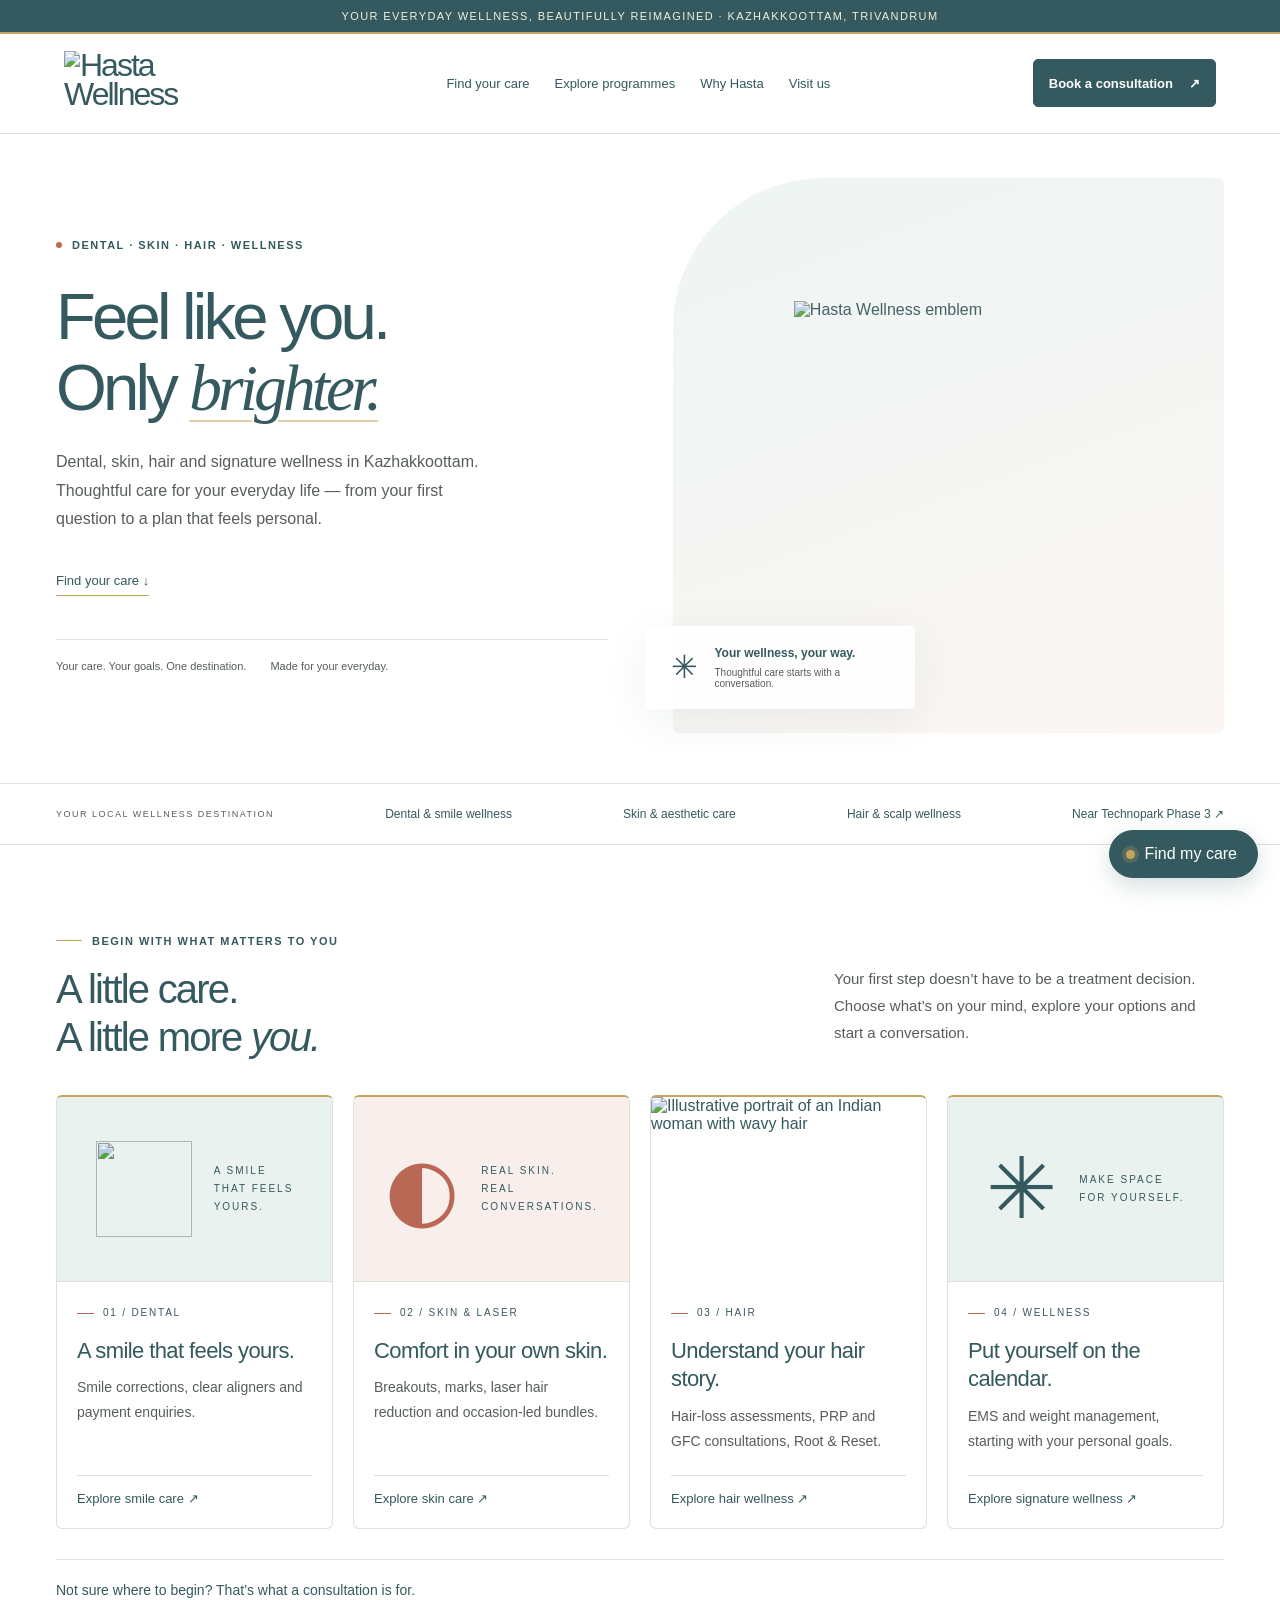
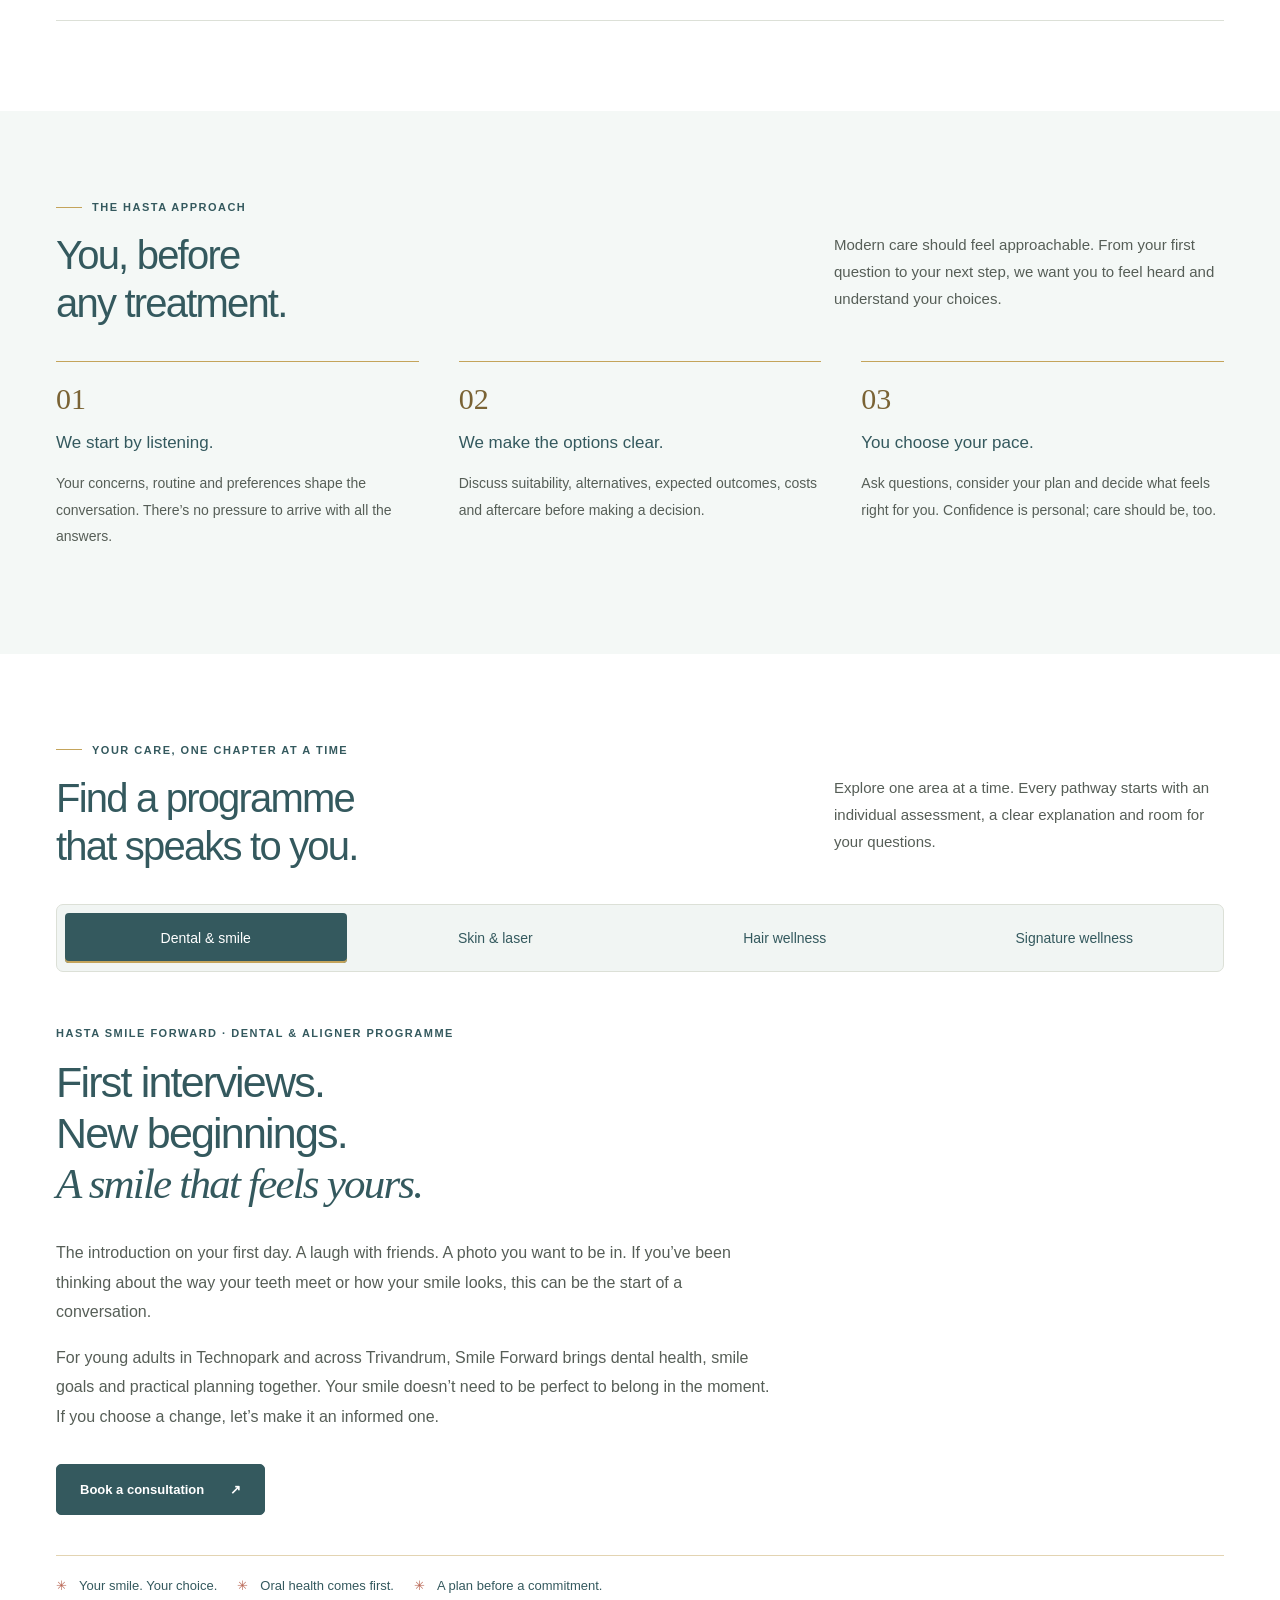
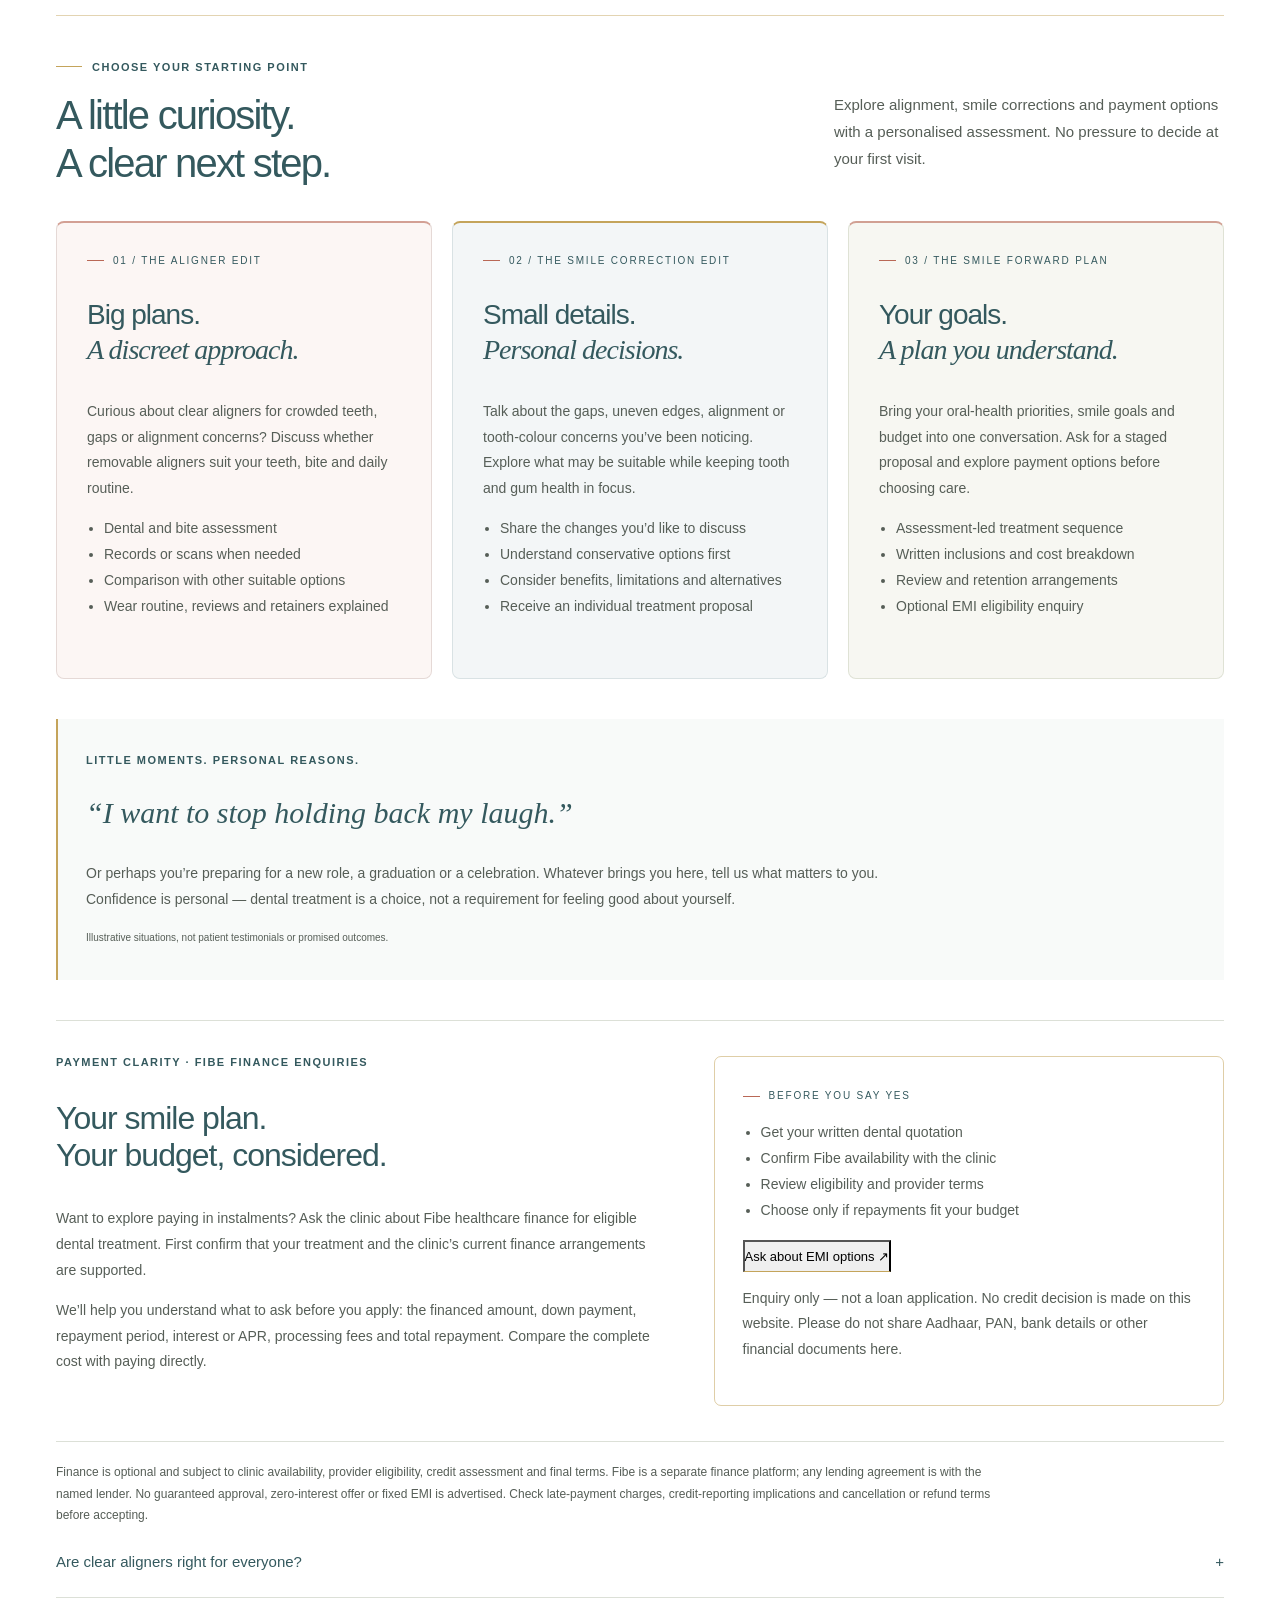
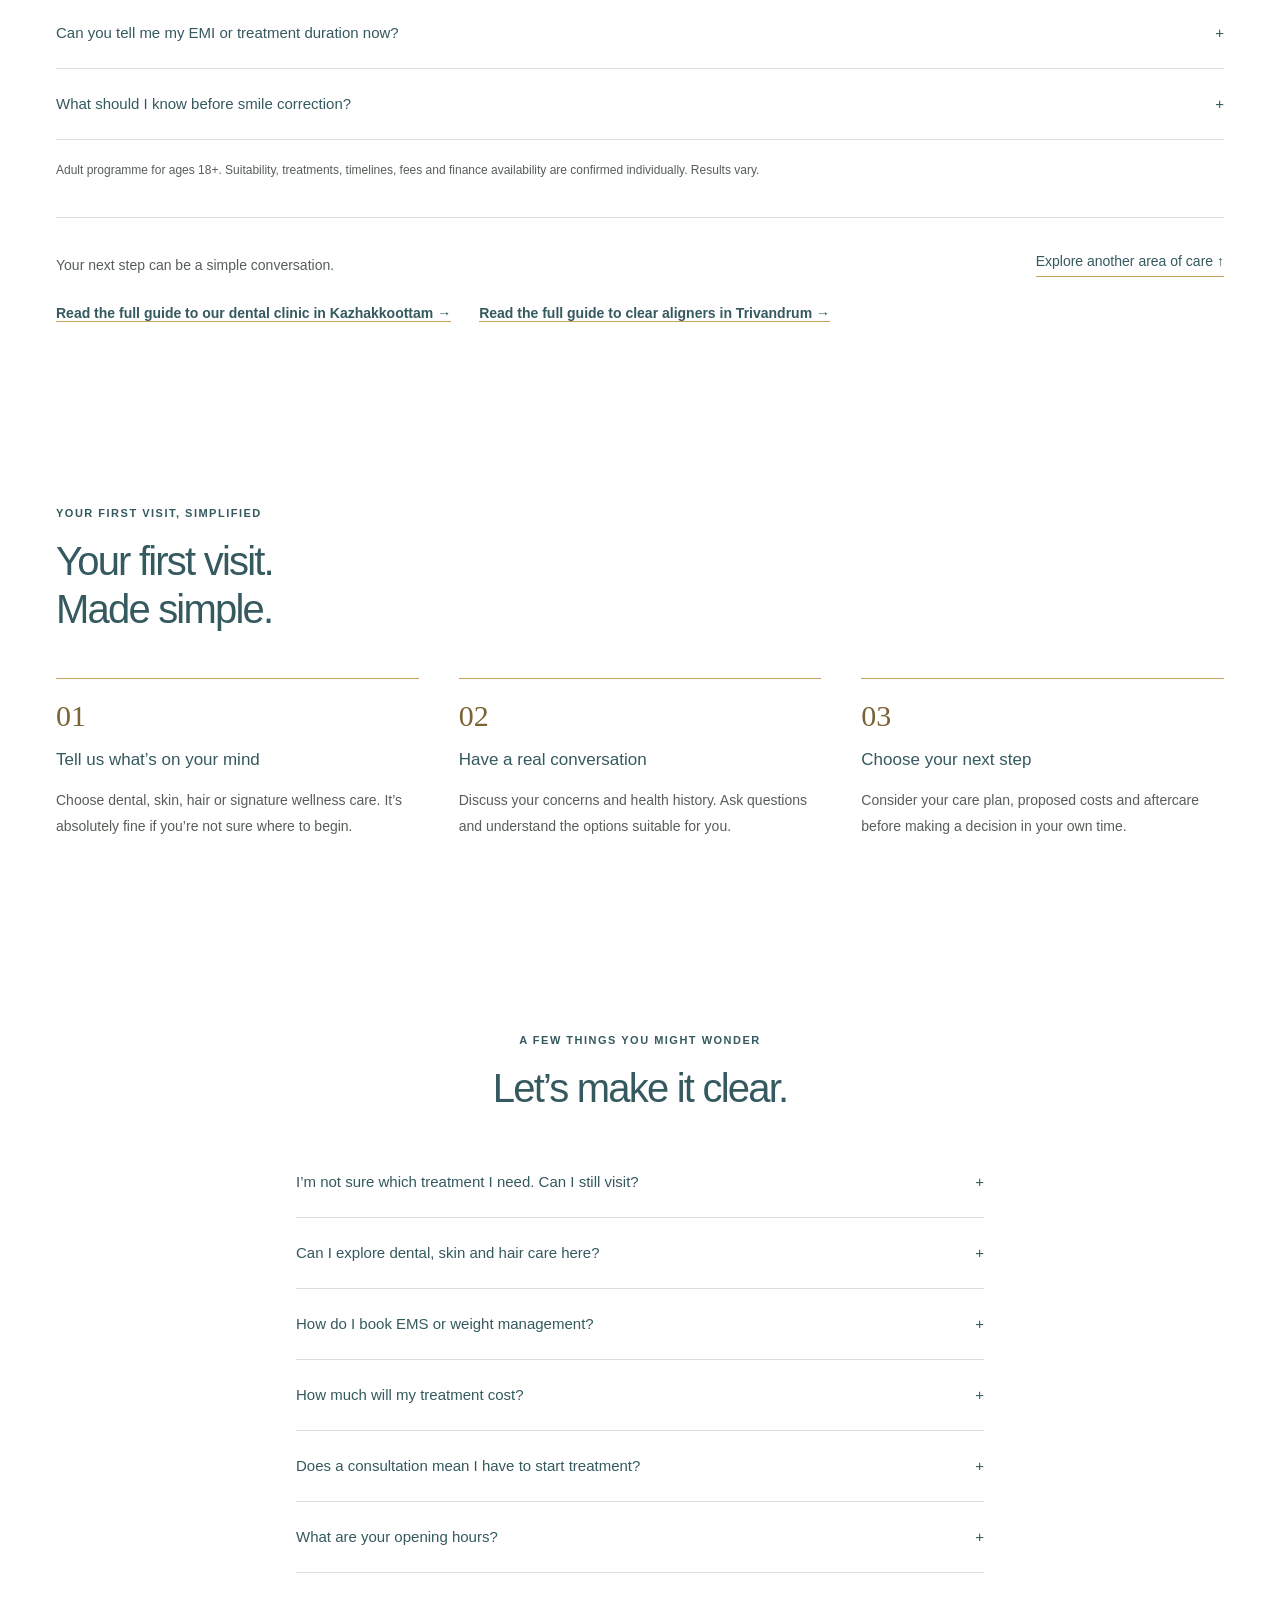
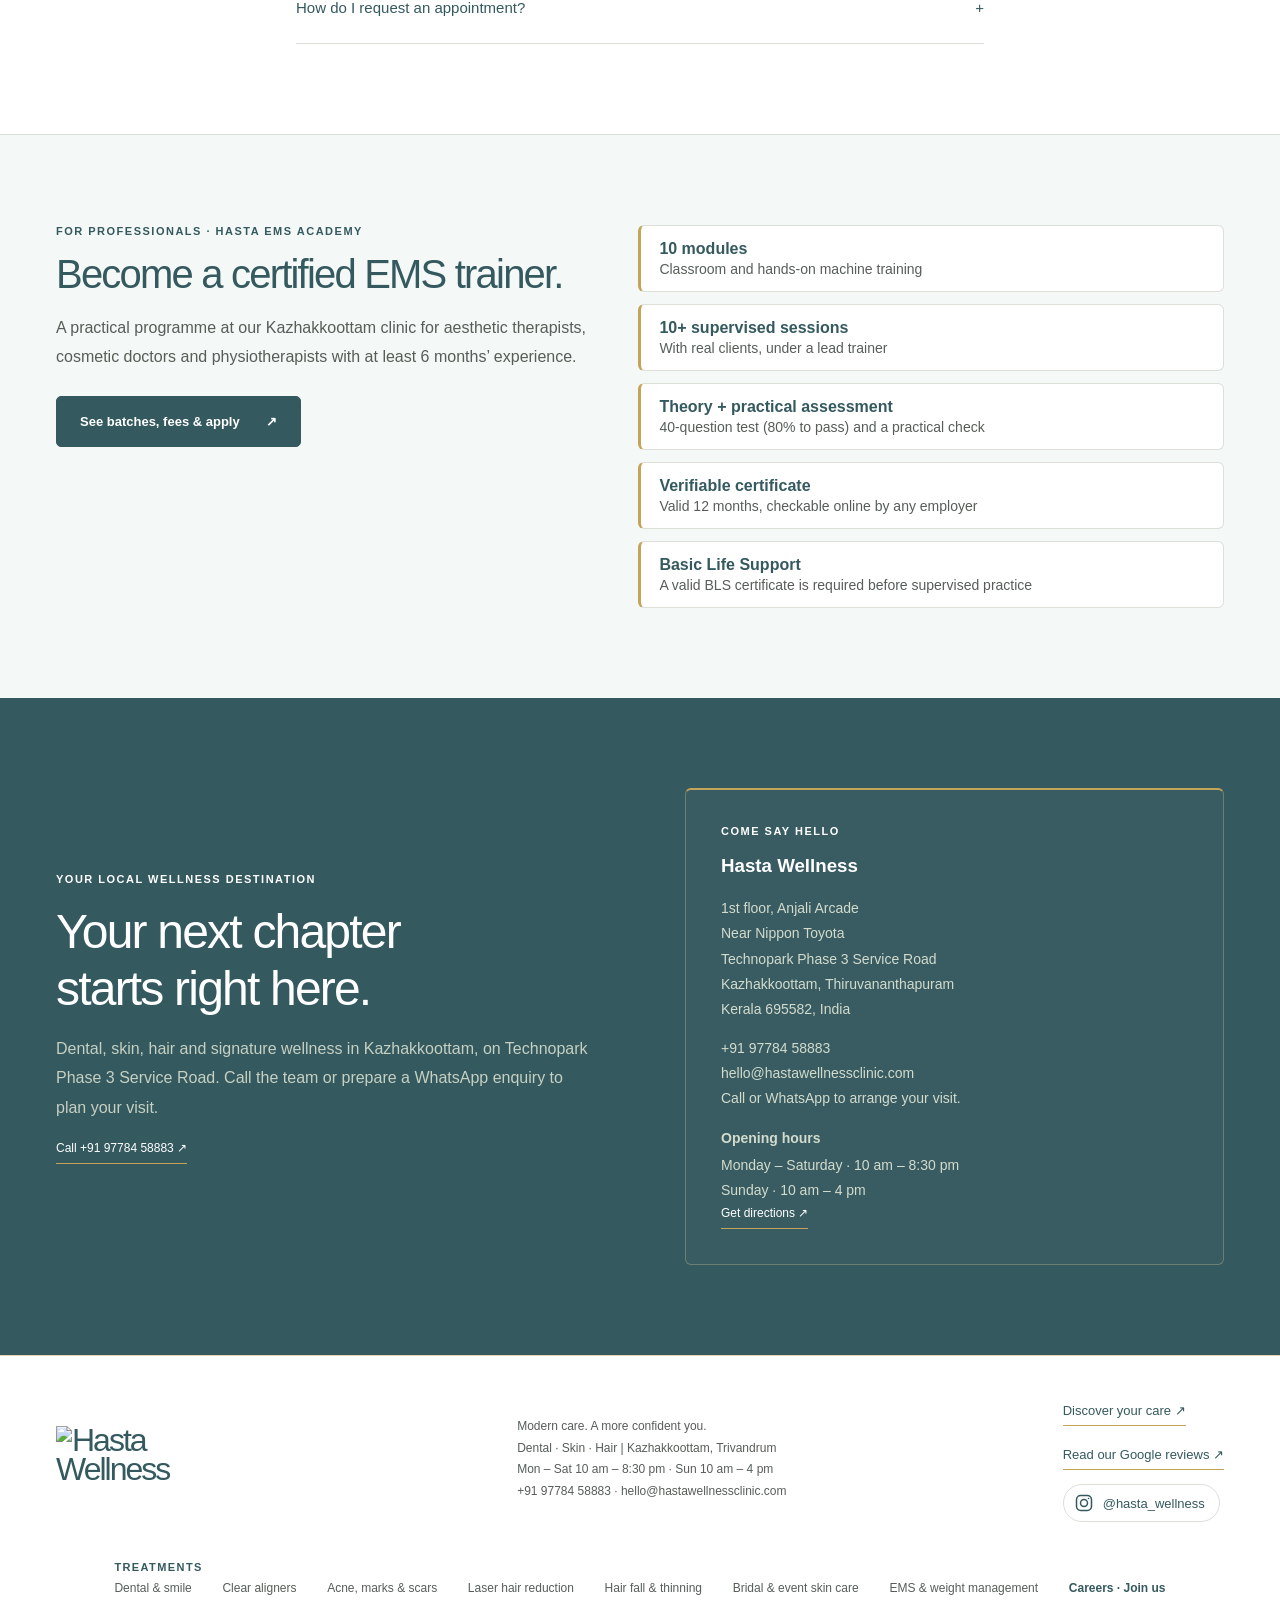
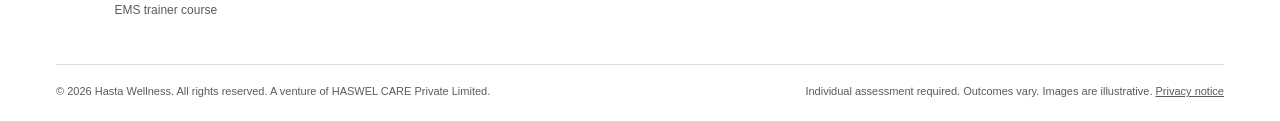
==== commit 213f48ee: "SEO: absolute canonical/og/schema URLs, clinic schema geo + hasMap + Google Business Profile, direct" ====
--- a/public/index.html
+++ b/public/index.html
@@ -1,4 +1,4 @@
-<!doctype html><html lang="en"><head><meta charset="utf-8"><meta name="viewport" content="width=device-width,initial-scale=1"><title>Dental, Skin &amp; Hair Clinic in Kazhakkoottam | Hasta Wellness</title><meta name="description" content="Dental, skin, laser hair reduction, hair fall and EMS wellness care near Technopark Phase 3, Kazhakkoottam, Trivandrum. Open 7 days. Book a consultation on WhatsApp."><link rel="canonical" href="/"><meta name="robots" content="index,follow,max-image-preview:large"><meta name="theme-color" content="#34595e"><meta property="og:type" content="website"><meta property="og:site_name" content="Hasta Wellness"><meta property="og:title" content="Hasta Wellness · Dental, Skin &amp; Hair Clinic, Kazhakkoottam"><meta property="og:description" content="Dental, skin, hair and signature wellness near Technopark Phase 3, Trivandrum. Start with a conversation."><meta property="og:url" content="/"><meta property="og:image" content="/img/og-hasta-wellness.jpg"><meta property="og:image:width" content="1200"><meta property="og:image:height" content="630"><meta property="og:image:alt" content="Hasta Wellness logo"><meta property="og:locale" content="en_IN"><meta name="twitter:card" content="summary_large_image"><link rel="icon" href="/favicon.ico" sizes="48x48"><link rel="icon" type="image/png" sizes="96x96" href="/img/favicon-96.png"><link rel="apple-touch-icon" href="/apple-touch-icon.png"><link rel="manifest" href="/site.webmanifest"><link rel="preload" href="/fonts/dm-sans-var.woff2" as="font" type="font/woff2" crossorigin><link rel="preload" href="/fonts/manrope-var.woff2" as="font" type="font/woff2" crossorigin><style>@font-face{font-family:'DM Sans';font-style:normal;font-display:swap;font-weight:100 1000;src:url(/fonts/dm-sans-var.woff2) format('woff2');unicode-range:U+0000-00FF,U+0131,U+0152-0153,U+02BB-02BC,U+02C6,U+02DA,U+02DC,U+0304,U+0308,U+0329,U+2000-206F,U+20AC,U+2122,U+2191,U+2193,U+2212,U+2215,U+FEFF,U+FFFD}@font-face{font-family:'Manrope';font-style:normal;font-display:swap;font-weight:200 800;src:url(/fonts/manrope-var.woff2) format('woff2');unicode-range:U+0000-00FF,U+0131,U+0152-0153,U+02BB-02BC,U+02C6,U+02DA,U+02DC,U+0304,U+0308,U+0329,U+2000-206F,U+20AC,U+2122,U+2191,U+2193,U+2212,U+2215,U+FEFF,U+FFFD}.academy-band{background:#f4f8f6;border-top:1px solid var(--line)}.ab-grid{display:grid;grid-template-columns:1fr 1.1fr;gap:50px;align-items:start}.academy-band h2{font-size:40px;line-height:1.15;margin:14px 0}.academy-band .bodycopy{margin-bottom:24px}.ab-facts{list-style:none;margin:0;padding:0;display:grid;gap:12px}.ab-facts li{background:#fff;border:1px solid var(--line);border-left:3px solid var(--gold);border-radius:6px;padding:14px 18px;display:grid;gap:3px}.ab-facts b{font-weight:600;color:var(--green)}.ab-facts span{font-size:14px;color:var(--muted)}.doctors{border-top:1px solid var(--line)}.doc-grid{display:grid;grid-template-columns:repeat(auto-fill,minmax(240px,1fr));gap:18px}.doc{border:1px solid var(--line);border-top:2px solid var(--gold);border-radius:6px;padding:22px;background:#fff}.doc h3{font-size:21px;font-weight:500;margin:0 0 4px}.doc h3 .t{display:block;font-size:13px;font-weight:600;color:var(--gold,#b08d4a);letter-spacing:.3px;margin-top:4px}.doc .q{font-weight:600;color:var(--green);font-size:14px;margin-top:10px}.doc .r{font-size:12px;color:var(--muted);margin-top:8px;letter-spacing:.2px}.doc p{font-size:14px;line-height:1.7;color:var(--muted);margin:12px 0 0}@media(max-width:800px){.ab-grid{grid-template-columns:1fr;gap:28px}.academy-band h2{font-size:32px}}.visual.emblem-art{display:flex;align-items:center;justify-content:center;background:linear-gradient(160deg,#eef5f4,#fbf6f3);border-radius:150px 6px 6px 6px}.visual.emblem-art img{width:56%;height:auto;max-width:340px;border-radius:0;filter:none;mix-blend-mode:multiply;opacity:.92}.route-art img{width:96px;height:96px;mix-blend-mode:multiply}.wellness-art.skin-art{background:#f8efec}.wellness-art.skin-art>span{color:var(--terracotta)}@media(max-width:760px){header nav>.btn[data-book]{display:none}}@media(max-width:600px){.route-art img{width:60px;height:60px}}</style><link rel="preload" as="image" href="/img/hasta-wellness-logo.webp"><style>
+<!doctype html><html lang="en"><head><meta charset="utf-8"><meta name="viewport" content="width=device-width,initial-scale=1"><title>Dental, Skin &amp; Hair Clinic in Kazhakkoottam | Hasta Wellness</title><meta name="description" content="Dental, skin, laser hair reduction, hair fall and EMS wellness care near Technopark Phase 3, Kazhakkoottam, Trivandrum. Open 7 days. Book a consultation on WhatsApp."><link rel="canonical" href="https://hastawellnessclinic.com/"><meta name="robots" content="index,follow,max-image-preview:large"><meta name="theme-color" content="#34595e"><meta property="og:type" content="website"><meta property="og:site_name" content="Hasta Wellness"><meta property="og:title" content="Hasta Wellness · Dental, Skin &amp; Hair Clinic, Kazhakkoottam"><meta property="og:description" content="Dental, skin, hair and signature wellness near Technopark Phase 3, Trivandrum. Start with a conversation."><meta property="og:url" content="https://hastawellnessclinic.com/"><meta property="og:image" content="https://hastawellnessclinic.com/img/og-hasta-wellness.jpg"><meta property="og:image:width" content="1200"><meta property="og:image:height" content="630"><meta property="og:image:alt" content="Hasta Wellness logo"><meta property="og:locale" content="en_IN"><meta name="twitter:card" content="summary_large_image"><link rel="icon" href="/favicon.ico" sizes="48x48"><link rel="icon" type="image/png" sizes="96x96" href="/img/favicon-96.png"><link rel="apple-touch-icon" href="/apple-touch-icon.png"><link rel="manifest" href="/site.webmanifest"><link rel="preload" href="/fonts/dm-sans-var.woff2" as="font" type="font/woff2" crossorigin><link rel="preload" href="/fonts/manrope-var.woff2" as="font" type="font/woff2" crossorigin><style>@font-face{font-family:'DM Sans';font-style:normal;font-display:swap;font-weight:100 1000;src:url(/fonts/dm-sans-var.woff2) format('woff2');unicode-range:U+0000-00FF,U+0131,U+0152-0153,U+02BB-02BC,U+02C6,U+02DA,U+02DC,U+0304,U+0308,U+0329,U+2000-206F,U+20AC,U+2122,U+2191,U+2193,U+2212,U+2215,U+FEFF,U+FFFD}@font-face{font-family:'Manrope';font-style:normal;font-display:swap;font-weight:200 800;src:url(/fonts/manrope-var.woff2) format('woff2');unicode-range:U+0000-00FF,U+0131,U+0152-0153,U+02BB-02BC,U+02C6,U+02DA,U+02DC,U+0304,U+0308,U+0329,U+2000-206F,U+20AC,U+2122,U+2191,U+2193,U+2212,U+2215,U+FEFF,U+FFFD}.academy-band{background:#f4f8f6;border-top:1px solid var(--line)}.ab-grid{display:grid;grid-template-columns:1fr 1.1fr;gap:50px;align-items:start}.academy-band h2{font-size:40px;line-height:1.15;margin:14px 0}.academy-band .bodycopy{margin-bottom:24px}.ab-facts{list-style:none;margin:0;padding:0;display:grid;gap:12px}.ab-facts li{background:#fff;border:1px solid var(--line);border-left:3px solid var(--gold);border-radius:6px;padding:14px 18px;display:grid;gap:3px}.ab-facts b{font-weight:600;color:var(--green)}.ab-facts span{font-size:14px;color:var(--muted)}.doctors{border-top:1px solid var(--line)}.doc-grid{display:grid;grid-template-columns:repeat(auto-fill,minmax(240px,1fr));gap:18px}.doc{border:1px solid var(--line);border-top:2px solid var(--gold);border-radius:6px;padding:22px;background:#fff}.doc h3{font-size:21px;font-weight:500;margin:0 0 4px}.doc h3 .t{display:block;font-size:13px;font-weight:600;color:var(--gold,#b08d4a);letter-spacing:.3px;margin-top:4px}.doc .q{font-weight:600;color:var(--green);font-size:14px;margin-top:10px}.doc .r{font-size:12px;color:var(--muted);margin-top:8px;letter-spacing:.2px}.doc p{font-size:14px;line-height:1.7;color:var(--muted);margin:12px 0 0}@media(max-width:800px){.ab-grid{grid-template-columns:1fr;gap:28px}.academy-band h2{font-size:32px}}.visual.emblem-art{display:flex;align-items:center;justify-content:center;background:linear-gradient(160deg,#eef5f4,#fbf6f3);border-radius:150px 6px 6px 6px}.visual.emblem-art img{width:56%;height:auto;max-width:340px;border-radius:0;filter:none;mix-blend-mode:multiply;opacity:.92}.route-art img{width:96px;height:96px;mix-blend-mode:multiply}.wellness-art.skin-art{background:#f8efec}.wellness-art.skin-art>span{color:var(--terracotta)}@media(max-width:760px){header nav>.btn[data-book]{display:none}}@media(max-width:600px){.route-art img{width:60px;height:60px}}</style><link rel="preload" as="image" href="/img/hasta-wellness-logo.webp"><style>
 :root{--green:#34595e;--cream:#ffffff;--muted:#565e57;--line:#dce0d7}*{box-sizing:border-box}html{scroll-behavior:smooth;scroll-padding-top:90px}body{margin:0;background:var(--cream);color:var(--green);font-family:'DM Sans',sans-serif}button,input,select{font:inherit}a{color:inherit;text-decoration:none}button,a,input,select{outline-offset:5px}button{cursor:pointer}.top{background:var(--green);color:#eef1dc;text-align:center;padding:10px;font-size:11px;letter-spacing:1.4px}header{position:sticky;top:0;z-index:10;background:#fffffff5;backdrop-filter:blur(12px);border-bottom:1px solid var(--line)}nav{max-width:1360px;margin:auto;padding:20px 5%;display:flex;align-items:center;justify-content:space-between;gap:30px}.logo{font-family:Manrope,sans-serif;font-size:32px;font-weight:500;letter-spacing:-2px;line-height:.9}.logo span{display:block;font-size:9px;letter-spacing:4px;margin-top:9px;text-align:center}.links{display:flex;gap:32px;font-size:13px}.btn{display:inline-flex;align-items:center;justify-content:space-between;gap:26px;padding:17px 23px;border:1px solid var(--green);background:var(--green);color:white;border-radius:5px;font-size:12px;font-weight:600}.btn.light{background:transparent;color:var(--green)}.menu{display:none;background:none;border:0;font-size:24px}.wrap{max-width:1240px;margin:auto;padding:0 36px}.hero{display:grid;grid-template-columns:1fr 1fr;min-height:650px;align-items:center;gap:65px;padding-top:44px;padding-bottom:50px}.eyebrow{font-size:10px;text-transform:uppercase;letter-spacing:2px;font-weight:600;display:flex;align-items:center;gap:10px}.dot{width:6px;height:6px;border-radius:50%;background:#7c9673}.hero h1{font-family:Manrope,sans-serif;font-size:clamp(45px,5.1vw,70px);font-weight:500;letter-spacing:-3.8px;line-height:1.09;margin:30px 0 24px}.hero h1 em{font-family:Georgia,serif;font-weight:400}.intro{font-size:15px;line-height:1.8;color:var(--muted);max-width:380px}.actions{display:flex;align-items:center;gap:24px;margin-top:32px}.textlink{font-size:12px;border-bottom:1px solid #9da79a;padding:7px 0}.herofoot{border-top:1px solid var(--line);margin-top:43px;padding-top:20px;display:flex;gap:24px;font-size:10px;color:var(--muted)}.visual{position:relative;height:555px}.visual img{width:100%;height:100%;object-fit:cover;border-radius:150px 6px 6px 6px;filter:saturate(.72)}.photo-label{position:absolute;left:22px;top:25px;color:white;font-size:9px;letter-spacing:1.5px;text-transform:uppercase}.imagecard{position:absolute;bottom:24px;left:-28px;background:#fffffff2;padding:20px 26px;border-radius:5px;max-width:270px;box-shadow:0 12px 45px #162c3510;display:flex;align-items:center;gap:17px}.imagecard b{font-size:12px;display:block}.imagecard p{font-size:10px;margin:7px 0 0;color:var(--muted)}.symbol{font-size:32px;font-family:Georgia}.strip{border-block:1px solid var(--line);padding:23px 0}.strip .wrap{display:flex;justify-content:space-between;align-items:center;gap:20px;font-size:11px}.strip small{letter-spacing:1.5px;font-size:9px;color:var(--muted)}section{padding:90px 0}.sectionhead{display:flex;align-items:end;justify-content:space-between;gap:40px;margin-bottom:34px}h2{font-family:Manrope,sans-serif;font-size:40px;line-height:1.2;letter-spacing:-1.8px;font-weight:500;margin:18px 0 0}.sectionhead p{max-width:330px;font-size:13px;line-height:1.8;color:var(--muted)}.cards{display:grid;grid-template-columns:repeat(3,1fr);gap:22px}.card{border:1px solid var(--line);border-radius:6px;overflow:hidden;background:#fff}.cardphoto{height:245px;overflow:hidden;position:relative}.cardphoto img{width:100%;height:100%;object-fit:cover;transition:transform .6s;filter:saturate(.65)}.card:hover img{transform:scale(1.04)}.cardphoto span{position:absolute;top:16px;left:16px;background:#ffffffe8;padding:7px 10px;font-size:9px;border-radius:3px}.cardbody{padding:25px}.card h3{font-size:23px;letter-spacing:-.7px;font-weight:500;margin:0}.card p{font-size:12px;line-height:1.8;color:var(--muted);min-height:64px}.card button{border:0;border-top:1px solid var(--line);padding:17px 0 0;background:none;width:100%;display:flex;justify-content:space-between;text-align:left;color:var(--green);font-size:11px}.philosophy{background:#e9ede4}.split{display:grid;grid-template-columns:1fr 1fr;gap:90px;align-items:center}.interior{height:480px;object-fit:cover;width:100%;border-radius:6px 6px 120px 6px}.bodycopy{color:var(--muted);font-size:14px;line-height:1.9}.principle{border-top:1px solid #cbd3c5;padding:20px 0;display:flex;gap:20px;font-size:12px}.principle span{font-size:10px;color:#809077}.principle strong{display:block;font-weight:500}.principle p{margin:8px 0 0;color:var(--muted);font-size:11px;line-height:1.7}.journey{display:grid;grid-template-columns:repeat(3,1fr);gap:40px;margin-top:45px}.step{border-top:1px solid #a8b3a4;padding-top:20px}.step>span{font-family:Georgia;font-size:30px;color:#9ba990}.step h3{font-size:17px;font-weight:500}.step p{font-size:12px;line-height:1.9;color:var(--muted)}.visit{background:var(--green);color:var(--cream)}.visit .bodycopy{color:#c6d0c3}.visit h2{font-size:48px}.visit .btn{background:#e7ebd7;color:var(--green);margin-top:15px}.locationbox{border:1px solid #6b8073;padding:35px;border-radius:6px;background:#ffffff05}.locationbox p{font-size:13px;line-height:1.8;color:#d3dbcd}.maplink{display:inline-block;border-bottom:1px solid #8ca08a;padding-bottom:8px;font-size:12px}.faq{max-width:760px;margin:auto}.faq h2{text-align:center;margin-bottom:35px}details{border-bottom:1px solid var(--line);padding:23px 0}summary{cursor:pointer;font-size:14px;list-style:none;display:flex;justify-content:space-between;gap:20px}summary:after{content:'+'}details[open] summary:after{content:'−'}details p{font-size:13px;line-height:1.9;color:var(--muted);padding-right:30px}footer{border-top:1px solid var(--line);padding:40px 0 24px}.footrow{display:flex;justify-content:space-between;align-items:center;gap:35px}.footrow p{font-size:11px;line-height:1.8;color:var(--muted)}.fine{display:flex;justify-content:space-between;border-top:1px solid var(--line);padding-top:20px;margin-top:30px;font-size:9px;color:var(--muted)}dialog{border:0;border-radius:12px;padding:35px;max-width:510px;width:calc(100% - 32px);color:var(--green);background:var(--cream)}dialog::backdrop{background:#162b24a6;backdrop-filter:blur(5px)}dialog h2{font-size:30px;margin-top:10px}dialog p{font-size:13px;line-height:1.8;color:var(--muted)}.close{float:right;background:none;border:0;font-size:23px;color:var(--green)}label{display:block;font-size:12px;margin:18px 0 7px}input,select{width:100%;padding:13px;border:1px solid #cbd2c5;border-radius:4px;background:white;color:var(--green)}form .btn{width:100%;margin-top:22px}.check{display:flex;gap:9px;line-height:1.6;font-size:11px}.check input{width:auto}.notice{padding:14px;background:#e5eadc;border-radius:5px;font-size:11px;line-height:1.7}.download{margin-top:18px}.sr{position:absolute;width:1px;height:1px;overflow:hidden;clip:rect(0,0,0,0)}@media(min-width:1400px){.wrap{max-width:1300px}}@media(max-width:800px){.links{gap:17px}.hero{gap:30px}.hero h1{font-size:49px}.visual{height:490px}.herofoot{gap:14px}.split{gap:35px}.cardphoto{height:185px}.cardbody{padding:18px}h2{font-size:33px}.strip .wrap{flex-wrap:wrap}.strip small{width:100%}}@media(max-width:600px){.top{font-size:9px}.wrap{padding:0 23px}nav{padding:18px 23px}.logo{font-size:29px}nav>.btn{margin-left:auto;padding:13px;font-size:10px}.menu{display:block}.links{display:none;position:absolute;top:79px;background:var(--cream);left:0;right:0;padding:25px;flex-direction:column;border-bottom:1px solid var(--line)}.links.open{display:flex}.hero{grid-template-columns:1fr;padding-top:35px;padding-bottom:35px;gap:30px}.hero h1{font-size:54px;margin-top:22px;letter-spacing:-3px}.intro{max-width:100%}.herofoot{margin-top:27px}.visual{height:390px;margin-left:12px}.visual img{border-top-left-radius:110px}.imagecard{left:-12px;bottom:18px}.strip .wrap{font-size:10px;justify-content:flex-start;gap:18px}section{padding:60px 0}.sectionhead{display:block}.sectionhead p{max-width:100%}.cards,.split,.journey{grid-template-columns:1fr}.cards{gap:20px}.cardphoto{height:260px}.cardbody{padding:24px}.card p{min-height:0}.split{gap:35px}.interior{height:350px}.journey{gap:20px}.step{padding-top:17px}.step h3{margin-top:12px}.visit h2{font-size:39px}.locationbox{padding:25px}.footrow{align-items:start;flex-wrap:wrap}.fine{gap:20px;line-height:1.7}dialog{padding:25px}}
 .logo img{display:block;width:208px;height:auto;mix-blend-mode:multiply}@media(max-width:600px){.logo img{width:140px}nav{gap:12px}}
 .signature{background:#fff;border-top:1px solid var(--line)}.signature h2 em{font-family:Georgia,serif;font-weight:400}.signature-grid{display:grid;grid-template-columns:1fr 1fr;gap:24px}.signature-card{padding:38px;border:1px solid #c9d7d8;border-radius:8px;background:#f1f7f7;display:flex;flex-direction:column;align-items:start}.signature-card.weight{background:#f5f5f3;border-color:#d9ddd6}.signature-top{display:flex;justify-content:space-between;width:100%;align-items:center}.programme-tag{font-size:10px;letter-spacing:1.8px}.signature-mark{font-size:33px}.signature-card h3{font-family:Manrope,sans-serif;font-size:42px;line-height:1.15;font-weight:500;letter-spacing:-1.8px;margin:25px 0 20px}.signature-card h3 em{font-family:Georgia,serif;font-weight:400}.signature-card>p{font-size:14px;line-height:1.85;color:var(--muted);margin:0 0 25px;max-width:430px}.programme-pills{display:flex;gap:8px;flex-wrap:wrap;margin-bottom:30px}.programme-pills span{padding:8px 10px;border:1px solid #cbd7d2;border-radius:30px;font-size:10px}.signature-card .btn{margin-top:auto;width:100%;text-align:left}.signature-card small{display:block;font-size:10px;line-height:1.8;color:var(--muted);margin-top:17px}.signature-bottom{display:flex;gap:25px;align-items:center;justify-content:space-between;padding:28px 0;border-bottom:1px solid var(--line)}.signature-bottom strong{font-size:15px;font-weight:500}.signature-bottom p,.wellness-note{font-size:11px;line-height:1.8;color:var(--muted)}.wellness-note{max-width:950px;margin:20px 0 0}@media(max-width:600px){.signature-grid{grid-template-columns:1fr}.signature-card{padding:27px}.signature-card h3{font-size:36px}.signature-bottom{align-items:start;flex-direction:column}.signature-card .btn{gap:14px}}
@@ -86,14 +86,24 @@
 @media(max-width:760px){.ha{right:12px;bottom:calc(80px + env(safe-area-inset-bottom))}.ha-launch{padding:12px 16px 12px 13px;font-size:13px}.ha[data-state="open"]{left:0;right:0;bottom:0;top:0;z-index:60}.ha-panel{width:100%;height:100%;border-radius:0;border:0}.ha-teaser{max-width:240px}}
 .hours-list{margin:0}.hours-list strong{display:block;margin-bottom:2px}
 .guide-links{display:flex;flex-wrap:wrap;gap:10px 28px;padding-top:18px;padding-bottom:30px}.guide-links a{font-size:14px;font-weight:600;border-bottom:1px solid var(--gold);text-decoration:none}.foot-treatments{display:flex;flex-wrap:wrap;gap:8px 22px;margin:22px 0 4px;font-size:12px}.foot-treatments b{width:100%;font-size:11px;letter-spacing:1.4px;text-transform:uppercase;font-weight:600}.foot-treatments a{text-decoration:none;color:var(--muted)}.foot-treatments a:hover{color:#98513f}
-</style><script type="application/ld+json">{"@context":"https://schema.org","@type":"MedicalClinic","name":"Hasta Wellness","parentOrganization":{"@type":"Organization","name":"HASWEL CARE Private Limited"},"telephone":"+91 97784 58883","email":"hello@hastawellnessclinic.com","address":{"@type":"PostalAddress","streetAddress":"1st floor, Anjali Arcade, Near Nippon Toyota, Technopark Phase 3 Service Road","addressLocality":"Kazhakkoottam, Thiruvananthapuram","addressRegion":"Kerala","postalCode":"695582","addressCountry":"IN"},"openingHoursSpecification":[{"@type":"OpeningHoursSpecification","dayOfWeek":["Monday","Tuesday","Wednesday","Thursday","Friday","Saturday"],"opens":"10:00","closes":"20:30"},{"@type":"OpeningHoursSpecification","dayOfWeek":"Sunday","opens":"10:00","closes":"16:00"}],"sameAs":["https://www.instagram.com/hasta_wellness/"],"image":"/img/og-hasta-wellness.jpg","logo":"/img/hasta-wellness-logo.jpg","url":"/","areaServed":["Kazhakkoottam","Technopark","Thiruvananthapuram"],"availableService":[{"@type":"MedicalProcedure","name":"Clear aligner assessment"},{"@type":"MedicalProcedure","name":"Acne and acne scar consultation"},{"@type":"MedicalProcedure","name":"Laser hair reduction"},{"@type":"MedicalProcedure","name":"Hair fall and PRP / GFC consultation"},{"@type":"MedicalProcedure","name":"EMS body toning and weight management"}],"medicalSpecialty":["Dentistry","Dermatology"]}</script></head><body>
+</style><script type="application/ld+json">{"@context":"https://schema.org","@type":"MedicalClinic","name":"Hasta Wellness","parentOrganization":{"@type":"Organization","name":"HASWEL CARE Private Limited"},"telephone":"+91 97784 58883","email":"hello@hastawellnessclinic.com","address":{"@type":"PostalAddress","streetAddress":"1st floor, Anjali Arcade, Near Nippon Toyota, Technopark Phase 3 Service Road","addressLocality":"Kazhakkoottam, Thiruvananthapuram","addressRegion":"Kerala","postalCode":"695582","addressCountry":"IN"},"openingHoursSpecification":[{"@type":"OpeningHoursSpecification","dayOfWeek":["Monday","Tuesday","Wednesday","Thursday","Friday","Saturday"],"opens":"10:00","closes":"20:30"},{"@type":"OpeningHoursSpecification","dayOfWeek":"Sunday","opens":"10:00","closes":"16:00"}],"sameAs":["https://www.instagram.com/hasta_wellness/","https://www.google.com/maps/place/?q=place_id:ChIJV35GOoy_BTsRdp8qjG9s-u8"],"hasMap":"https://www.google.com/maps/place/?q=place_id:ChIJV35GOoy_BTsRdp8qjG9s-u8","geo":{"@type":"GeoCoordinates","latitude":8.5505901,"longitude":76.8772572},"@id":"https://hastawellnessclinic.com/#clinic","image":"https://hastawellnessclinic.com/img/og-hasta-wellness.jpg","logo":"https://hastawellnessclinic.com/img/hasta-wellness-logo.jpg","url":"https://hastawellnessclinic.com/","areaServed":["Kazhakkoottam","Technopark","Thiruvananthapuram"],"availableService":[{"@type":"MedicalProcedure","name":"Clear aligner assessment"},{"@type":"MedicalProcedure","name":"Acne and acne scar consultation"},{"@type":"MedicalProcedure","name":"Laser hair reduction"},{"@type":"MedicalProcedure","name":"Hair fall and PRP / GFC consultation"},{"@type":"MedicalProcedure","name":"EMS body toning and weight management"}],"medicalSpecialty":["Dentistry","Dermatology"]}</script><script async src="https://www.googletagmanager.com/gtag/js?id=G-VNLXJEJ7ZJ"></script>
+<script>window.dataLayer=window.dataLayer||[];function gtag(){dataLayer.push(arguments);}gtag('js',new Date());gtag('config','G-VNLXJEJ7ZJ',{allow_google_signals:false,allow_ad_personalization_signals:false});
+document.addEventListener('click',function(e){var a=e.target&&e.target.closest?e.target.closest('a,button'):null;if(!a)return;var h=a.getAttribute('href')||'',t=(a.textContent||'').replace(/\s+/g,' ').trim().slice(0,60);
+if(h.indexOf('tel:')===0)gtag('event','call_click',{link_text:t});else if(/wa\.me|whatsapp\.com/i.test(h))gtag('event','whatsapp_click',{link_text:t});else if(/google\.[a-z.]+\/maps/i.test(h))gtag('event','directions_click',{link_text:t});},true);</script>
+</head><body>
 <div class="top">YOUR EVERYDAY WELLNESS, BEAUTIFULLY REIMAGINED · KAZHAKKOOTTAM, TRIVANDRUM</div><header><nav><a class="logo" href="/" aria-label="Hasta Wellness home"><img src="/img/hasta-wellness-logo.webp" alt="Hasta Wellness" width="208" height="75"></a><div class="links" id="navlinks"><a href="#care">Find your care</a><a href="#programmes">Explore programmes</a><a href="#approach">Why Hasta</a><a href="#visit">Visit us</a></div><button class="btn" data-book>Book a consultation <span>↗</span></button><button class="menu" aria-label="Open navigation" aria-expanded="false" aria-controls="navlinks">☰</button></nav></header>
 <main><div class="wrap hero"><div><div class="eyebrow"><i class="dot"></i>DENTAL · SKIN · HAIR · WELLNESS</div><h1>Feel like you.<br>Only <em>brighter.</em></h1><p class="intro">Dental, skin, hair and signature wellness in Kazhakkoottam. Thoughtful care for your everyday life — from your first question to a plan that feels personal.</p><div class="actions"><a class="textlink" href="#care">Find your care ↓</a></div><div class="herofoot"><span>Your care. Your goals. One destination.</span><span>Made for your everyday.</span></div></div><div class="visual emblem-art"><img src="/img/hasta-emblem.webp" width="400" height="400" fetchpriority="high" decoding="async" alt="Hasta Wellness emblem"><div class="imagecard"><span class="symbol">✳</span><div><b>Your wellness, your way.</b><p>Thoughtful care starts with a conversation.</p></div></div></div></div>
 <div class="strip"><div class="wrap"><small>YOUR LOCAL WELLNESS DESTINATION</small><span>Dental & smile wellness</span><span>Skin & aesthetic care</span><span>Hair & scalp wellness</span><a href="#visit">Near Technopark Phase 3 ↗</a></div></div>
-<section id="care"><div class="wrap"><div class="sectionhead"><div><div class="eyebrow">BEGIN WITH WHAT MATTERS TO YOU</div><h2>A little care.<br>A little more <em>you.</em></h2></div><p>Your first step doesn’t have to be a treatment decision. Choose what’s on your mind, explore your options and start a conversation.</p></div><div class="care-directory"><a class="care-route" href="#smile-plan"><div class="wellness-art route-art" aria-hidden="true"><img src="/img/hasta-emblem.webp" alt="" width="96" height="96" loading="lazy"><small>A SMILE<br>THAT FEELS<br>YOURS.</small></div><span class="programme-tag">01 / DENTAL</span><h3>A smile that feels yours.</h3><p>Smile corrections, clear aligners and payment enquiries.</p><span class="route-cta">Explore smile care ↗</span></a><a class="care-route" href="#skin-concerns"><div class="wellness-art route-art skin-art" aria-hidden="true"><span>◐</span><small>REAL SKIN.<br>REAL<br>CONVERSATIONS.</small></div><span class="programme-tag">02 / SKIN &amp; LASER</span><h3>Comfort in your own skin.</h3><p>Breakouts, marks, laser hair reduction and occasion-led bundles.</p><span class="route-cta">Explore skin care ↗</span></a><a class="care-route" href="#hair-programme"><div class="route-image"><img loading="lazy" decoding="async" src="/img/hair-wellness-portrait-480.webp" srcset="/img/hair-wellness-portrait-480.webp 480w, /img/hair-wellness-portrait.webp 900w" sizes="(max-width: 450px) 44vw, (max-width: 1000px) 45vw, 280px" alt="Illustrative portrait of an Indian woman with wavy hair"></div><span class="programme-tag">03 / HAIR</span><h3>Understand your hair story.</h3><p>Hair-loss assessments, PRP and GFC consultations, Root &amp; Reset.</p><span class="route-cta">Explore hair wellness ↗</span></a><a class="care-route wellness-route" href="#signature"><div class="wellness-art" aria-hidden="true"><span>✳</span><small>MAKE SPACE<br>FOR YOURSELF.</small></div><span class="programme-tag">04 / WELLNESS</span><h3>Put yourself on the calendar.</h3><p>EMS and weight management, starting with your personal goals.</p><span class="route-cta">Explore signature wellness ↗</span></a></div><div class="unsure"><span>Not sure where to begin? That’s what a consultation is for.</span></div></div></section><section class="approach-brief" id="approach"><div class="wrap"><div class="sectionhead"><div><div class="eyebrow">THE HASTA APPROACH</div><h2>You, before<br>any treatment.</h2></div><p>Modern care should feel approachable. From your first question to your next step, we want you to feel heard and understand your choices.</p></div><div class="journey"><article class="step"><span>01</span><h3>We start by listening.</h3><p>Your concerns, routine and preferences shape the conversation. There’s no pressure to arrive with all the answers.</p></article><article class="step"><span>02</span><h3>We make the options clear.</h3><p>Discuss suitability, alternatives, expected outcomes, costs and aftercare before making a decision.</p></article><article class="step"><span>03</span><h3>You choose your pace.</h3><p>Ask questions, consider your plan and decide what feels right for you. Confidence is personal; care should be, too.</p></article></div></div></section><section id="programmes" class="programme-explorer"><div class="wrap"><div class="sectionhead"><div><div class="eyebrow">YOUR CARE, ONE CHAPTER AT A TIME</div><h2>Find a programme<br>that speaks to you.</h2></div><p>Explore one area at a time. Every pathway starts with an individual assessment, a clear explanation and room for your questions.</p></div><div class="care-tabs" role="tablist" aria-label="Care areas"><button role="tab" id="tab-dental" aria-controls="smile-plan" aria-selected="true" data-category="dental">Dental &amp; smile</button><button role="tab" id="tab-skin" aria-controls="skin-concerns" aria-selected="false" data-category="skin">Skin &amp; laser</button><button role="tab" id="tab-hair" aria-controls="hair-programme" aria-selected="false" data-category="hair">Hair wellness</button><button role="tab" id="tab-wellness" aria-controls="signature" aria-selected="false" data-category="wellness">Signature wellness</button></div><div class="skin-subnav" aria-label="Skin programmes" hidden><a href="#skin-concerns">Acne, marks &amp; warts</a><a href="#skin-packages">Skin packages</a><a href="#laser-care">Laser hair reduction</a></div></div></section><section hidden data-programme-panel id="smile-plan" class="smile-plan"><div class="wrap programme-panel-inner"><div class="smile-opening"><div class="eyebrow">HASTA SMILE FORWARD · DENTAL &amp; ALIGNER PROGRAMME</div><h2>First interviews.<br>New beginnings.<br><em>A smile that feels yours.</em></h2><p class="bodycopy">The introduction on your first day. A laugh with friends. A photo you want to be in. If you’ve been thinking about the way your teeth meet or how your smile looks, this can be the start of a conversation.</p><p class="bodycopy">For young adults in Technopark and across Trivandrum, Smile Forward brings dental health, smile goals and practical planning together. Your smile doesn’t need to be perfect to belong in the moment. If you choose a change, let’s make it an informed one.</p><div class="actions"><button class="btn" data-programme="Dental — Smile Forward Consultation">Book a consultation <span>↗</span></button></div></div><div class="laser-promises"><span>Your smile. Your choice.</span><span>Oral health comes first.</span><span>A plan before a commitment.</span></div><div class="sectionhead"><div><div class="eyebrow">CHOOSE YOUR STARTING POINT</div><h2>A little curiosity.<br>A clear next step.</h2></div><p>Explore alignment, smile corrections and payment options with a personalised assessment. No pressure to decide at your first visit.</p></div><div class="skin-grid"><article class="skin-edit"><span class="programme-tag">01 / THE ALIGNER EDIT</span><h3>Big plans.<br><em>A discreet approach.</em></h3><p>Curious about clear aligners for crowded teeth, gaps or alignment concerns? Discuss whether removable aligners suit your teeth, bite and daily routine.</p><ul><li>Dental and bite assessment</li><li>Records or scans when needed</li><li>Comparison with other suitable options</li><li>Wear routine, reviews and retainers explained</li></ul></article><article class="skin-edit spotlight"><span class="programme-tag">02 / THE SMILE CORRECTION EDIT</span><h3>Small details.<br><em>Personal decisions.</em></h3><p>Talk about the gaps, uneven edges, alignment or tooth-colour concerns you’ve been noticing. Explore what may be suitable while keeping tooth and gum health in focus.</p><ul><li>Share the changes you’d like to discuss</li><li>Understand conservative options first</li><li>Consider benefits, limitations and alternatives</li><li>Receive an individual treatment proposal</li></ul></article><article class="skin-edit timeless"><span class="programme-tag">03 / THE SMILE FORWARD PLAN</span><h3>Your goals.<br><em>A plan you understand.</em></h3><p>Bring your oral-health priorities, smile goals and budget into one conversation. Ask for a staged proposal and explore payment options before choosing care.</p><ul><li>Assessment-led treatment sequence</li><li>Written inclusions and cost breakdown</li><li>Review and retention arrangements</li><li>Optional EMI eligibility enquiry</li></ul></article></div><div class="smile-moments"><div class="eyebrow">LITTLE MOMENTS. PERSONAL REASONS.</div><h3>“I want to stop holding back my laugh.”</h3><p>Or perhaps you’re preparing for a new role, a graduation or a celebration. Whatever brings you here, tell us what matters to you. Confidence is personal — dental treatment is a choice, not a requirement for feeling good about yourself.</p><small>Illustrative situations, not patient testimonials or promised outcomes.</small></div><div class="smile-finance"><div><div class="eyebrow">PAYMENT CLARITY · FIBE FINANCE ENQUIRIES</div><h3>Your smile plan.<br>Your budget, considered.</h3><p>Want to explore paying in instalments? Ask the clinic about Fibe healthcare finance for eligible dental treatment. First confirm that your treatment and the clinic’s current finance arrangements are supported.</p><p>We’ll help you understand what to ask before you apply: the financed amount, down payment, repayment period, interest or APR, processing fees and total repayment. Compare the complete cost with paying directly.</p></div><div class="finance-panel"><span class="programme-tag">BEFORE YOU SAY YES</span><ul><li>Get your written dental quotation</li><li>Confirm Fibe availability with the clinic</li><li>Review eligibility and provider terms</li><li>Choose only if repayments fit your budget</li></ul><button class="textlink" data-enquire="Dental — Fibe Finance & EMI Enquiry">Ask about EMI options ↗</button><p>Enquiry only — not a loan application. No credit decision is made on this website. Please do not share Aadhaar, PAN, bank details or other financial documents here.</p></div></div><p class="wellness-note">Finance is optional and subject to clinic availability, provider eligibility, credit assessment and final terms. Fibe is a separate finance platform; any lending agreement is with the named lender. No guaranteed approval, zero-interest offer or fixed EMI is advertised. Check late-payment charges, credit-reporting implications and cancellation or refund terms before accepting.</p><details><summary>Are clear aligners right for everyone?</summary><p>No. A dental and orthodontic assessment is needed to determine suitability and compare alternatives. Aligners need consistent wear as prescribed, good oral hygiene and follow-up. Treatment length varies and retainers are needed to help maintain results.</p></details><details><summary>Can you tell me my EMI or treatment duration now?</summary><p>An accurate treatment estimate follows assessment. Any EMI quotation depends on the approved amount and provider terms. Ask for treatment and finance costs separately, including scans, reviews, refinements and retainers where applicable.</p></details><details><summary>What should I know before smile correction?</summary><p>Discuss the benefits, risks, maintenance and alternatives, including choosing no cosmetic treatment. Orthodontic treatment can involve discomfort and dental or gum risks; some cosmetic procedures remove tooth structure. Your clinician should explain the risks of your proposed plan and any irreversible changes before consent.</p></details><p class="wellness-note">Adult programme for ages 18+. Suitability, treatments, timelines, fees and finance availability are confirmed individually. Results vary.</p></div><div class="wrap guide-links"><a href="/dental-clinic-kazhakkoottam/">Read the full guide to our dental clinic in Kazhakkoottam →</a><a href="/clear-aligners-trivandrum/">Read the full guide to clear aligners in Trivandrum →</a></div></section><section hidden data-programme-panel id="skin-concerns" class="skin-concerns"><div class="wrap programme-panel-inner"><div class="concern-opening"><div class="eyebrow">THE HASTA SKIN COMFORT EDIT</div><h2>A breakout shouldn’t<br>write <em>your story.</em></h2><p class="bodycopy">A pimple before a presentation. Marks that linger after a breakout. A small bump you keep noticing in the mirror. Sometimes a skin concern takes up more space in your day than you’d like.</p><p class="bodycopy">You deserve to be heard, without being judged. At Hasta Wellness, we start with your concern and what it means to you — then explore suitable care, including laser options where appropriate. The goal is to help you feel informed, supported and more comfortable in your skin.</p><div class="actions"><button class="btn" data-programme="Skin — Skin Comfort Consultation">Book a consultation <span>↗</span></button></div></div><div class="laser-promises"><span>Real skin. Real conversations.</span><span>Care without judgement.</span><span>Your confidence, your pace.</span></div><div class="sectionhead"><div><div class="eyebrow">UNDERSTAND IT. THEN CARE FOR IT.</div><h2>Different concerns.<br>Thoughtfully different care.</h2></div><p>For students, professionals and communities across Trivandrum. A breakout, a scar and a wart need different approaches — your assessment helps us find the right starting point.</p></div><div class="skin-grid"><article class="skin-edit"><span class="programme-tag">01 / THE BREAKOUT EDIT</span><h3>More support.<br><em>Less skin guesswork.</em></h3><p>For recurring pimples, blackheads or inflamed breakouts. Discuss what you’ve tried, what irritates your skin and how acne is affecting you.</p><ul><li>Assessment of active acne and your routine</li><li>A personalised treatment discussion</li><li>Laser or light options only when appropriate</li><li>Aftercare and a review plan</li></ul></article><article class="skin-edit spotlight"><span class="programme-tag">02 / THE MARKS &amp; TEXTURE EDIT</span><h3>When the breakout ends,<br><em>care can continue.</em></h3><p>For lingering acne marks, uneven texture or scars. Start by understanding what you’re seeing and which options may suit your skin.</p><ul><li>Distinguish colour changes from scarring</li><li>Review active acne before scar procedures</li><li>Discuss suitable laser or other treatments</li><li>Understand recovery and realistic expectations</li></ul></article><article class="skin-edit timeless"><span class="programme-tag">03 / THE WART &amp; BUMP CHECK</span><h3>A small concern.<br><em>Worth a proper look.</em></h3><p>Not sure whether a bump is a wart, skin tag or something else? Let a clinician identify it before considering removal.</p><ul><li>Clinical identification comes first</li><li>Discuss suitable options for confirmed warts</li><li>Laser considered for selected cases</li><li>Healing, recurrence and aftercare explained</li></ul></article></div><div class="skin-bundle"><div><div class="eyebrow">YOUR PERSONALISED SKIN COMFORT PLAN</div><h3>From “what can I try?”<br>to “what’s right for me?”</h3><p>Bring your concerns to one consultation. Ask the team to coordinate a suitable treatment plan, proposed laser sessions if indicated, home-care advice and follow-up. Active acne, marks and individual lesions are assessed separately rather than bundled into one automatic procedure.</p><p>Confirm treatments, session numbers, recovery time, package inclusions and total costs before committing. We’ll leave room for your questions — and your decision.</p></div><div><p></p><p class="bundle-fine">Prepare a WhatsApp request to the clinic. Please discuss medical history and sensitive photographs directly with the clinical team.</p></div></div><div class="laser-wellbeing"><div class="eyebrow">YOUR WELLBEING MATTERS</div><h3>You are more than<br>what you see in the mirror.</h3><p>Skin concerns can affect confidence, social plans or how you feel at work. You don’t have to minimise that feeling. Tell us what’s worrying you, how your skin feels and what you hope to change. Your consultation is a space for a respectful conversation, not pressure to look flawless.</p></div><details><summary>Can laser treat every pimple, scar or wart?</summary><p>No. Active acne, acne marks, scars and warts are different concerns. Acne often needs medical skin care; laser or light treatment may be considered in selected cases. Some confirmed warts may be treated with laser, while other options may be more suitable. A clinician must assess the concern first.</p></details><details><summary>What should I ask before a laser session?</summary><p>Ask about the device, the practitioner’s experience with your skin tone, expected benefit, alternatives, discomfort, recovery and aftercare. Risks can include pigment changes, burns or scarring. Multiple visits may be needed; improvement and recurrence vary. No flawless-skin or scar-free result is guaranteed.</p></details><details><summary>What if a spot changes or I’m unsure it is a wart?</summary><p>Arrange medical assessment before cosmetic removal if a spot is new and unusual, changing, bleeding or not healing. A suspicious lesion may need specialist review or a biopsy rather than laser. Painful, deep or scarring acne also deserves timely clinical care.</p></details><p class="wellness-note">Consultation-led care for adults aged 18+. Treatment choice, availability, suitability and fees are confirmed after assessment. Images elsewhere on this site are illustrative, not treatment results.</p></div><div class="wrap guide-links"><a href="/acne-scar-treatment-kazhakkoottam/">Read the full guide to acne and acne scar care →</a></div></section><section hidden data-programme-panel id="skin-packages" class="skin-packages"><div class="wrap programme-panel-inner"><div class="sectionhead"><div><div class="eyebrow">HASTA SKIN EDITS · KAZHAKKOOTTAM</div><h2>Your skin.<br>Your moment. <em>Your edit.</em></h2></div><p>Wedding countdowns. Days in the spotlight. A little time for yourself. Explore a skin-care bundle around your plans, with the details personalised after consultation.</p></div><div class="skin-grid"><article class="skin-edit"><span class="programme-tag">01 / THE BRIDAL EDIT</span><h3>Before the big day.<br>A little time for <em>you.</em></h3><p>For brides, grooms and wedding celebrations across Trivandrum. Start a conversation about your skin goals, wedding date and a realistic preparation timeline.</p><ul><li>Discuss face, neck and other areas of concern</li><li>Explore suitable in-clinic care and a home-care routine</li><li>Plan visits around your celebrations</li></ul></article><article class="skin-edit spotlight"><span class="programme-tag">02 / THE SPOTLIGHT EDIT</span><h3>In the frame.<br>Comfortable in <em>your skin.</em></h3><p>For artists, performers, creators and public-facing professionals. Explore skin care with your shoots, appearances and busy calendar in mind.</p><ul><li>Share your shoot or event schedule</li><li>Discuss makeup-related skin concerns</li><li>Consider recovery time before appearances</li></ul></article><article class="skin-edit timeless"><span class="programme-tag">03 / THE TIMELESS EDIT</span><h3>Every chapter.<br>Beautifully <em>yourself.</em></h3><p>For midlife and beyond. Explore changing skin needs, from dryness and uneven tone to texture concerns, without the pressure to turn back time.</p><ul><li>Talk about how your skin is changing</li><li>Explore suitable care for your priorities</li><li>Build a routine that fits your everyday life</li></ul></article></div><div class="skin-bundle"><div><div class="eyebrow">YOUR PERSONAL SKIN BUNDLE</div><h3>A plan that fits your skin.<br>And your Trivandrum lifestyle.</h3><p>Ask the team about combining suitable visits into a coordinated package. Your consultation helps define the proposed treatments, number of sessions, spacing, home-care recommendations and total price before you decide.</p></div><div><button class="btn" data-programme="Skin — Personalised Package & Bundle">Book a consultation <span>↗</span></button><p class="bundle-fine">Ask for a written breakdown of inclusions, exclusions, payment terms and any package validity or cancellation conditions.</p></div></div><p class="wellness-note">These are consultation-led package themes. Specific treatments, availability and fees are confirmed by the clinic after assessment. Suitability, recovery time and outcomes vary. Allow time before important events to discuss your options.</p></div><div class="wrap guide-links"><a href="/bridal-skin-care-trivandrum/">Read the full guide to bridal and event skin care →</a></div></section><section hidden data-programme-panel id="laser-care" class="laser-care"><div class="wrap programme-panel-inner"><div class="laser-opening"><div class="eyebrow">HASTA LASER EDIT · FACE &amp; BODY HAIR REDUCTION</div><h2>Less time managing hair.<br>More time <em>being you.</em></h2><p class="bodycopy">The last-minute threading appointment. The daily chin-hair check. Planning a dress around your next waxing session. If managing unwanted hair is taking more headspace than you’d like, let’s talk.</p><p class="bodycopy">Facial and body hair are normal. Choosing to reduce them is personal. At Hasta Wellness, your comfort, questions and preferences come first — with space to talk privately, understand your options and decide at your own pace.</p><div class="actions"><button class="btn" data-programme="Laser — Personal Consultation">Book a consultation <span>↗</span></button></div></div><div class="laser-promises"><span>Your choice. Always.</span><span>Privacy &amp; comfort first.</span><span>Confidence, on your terms.</span></div><div class="sectionhead"><div><div class="eyebrow">SMALL ROUTINES. A LITTLE MORE FREEDOM.</div><h2>Your area of care.<br>Your personal plan.</h2></div><p>From a first consultation to a multi-area bundle, explore laser hair reduction around your priorities and life in Trivandrum.</p></div><div class="skin-grid"><article class="skin-edit"><span class="programme-tag">01 / THE FACE EDIT</span><h3>Face the day.<br><em>On your terms.</em></h3><p>For concerns about upper-lip, chin or other facial hair. Start with a private conversation about what bothers you, your hair type and whether laser is appropriate.</p><ul><li>Assessment of the areas you want to discuss</li><li>Skin tone, hair colour and texture review</li><li>Honest expectations about facial regrowth</li><li>Health review or referral where indicated</li></ul></article><article class="skin-edit spotlight"><span class="programme-tag">02 / THE UNDERARM EDIT</span><h3>Your routine.<br><em>A little lighter.</em></h3><p>Explore an alternative to the cycle of shaving and waxing. Discuss a course of underarm laser hair reduction suited to your skin and hair.</p><ul><li>Individual suitability assessment</li><li>Discussion of sessions and spacing</li><li>Comfort and aftercare explained</li><li>Written treatment and cost proposal</li></ul></article><article class="skin-edit timeless"><span class="programme-tag">03 / THE LEGS &amp; BODY EDIT</span><h3>Make plans.<br><em>Keep them yours.</em></h3><p>For those who want to spend less time on hair-removal routines. Explore leg treatments or ask about other suitable body areas.</p><ul><li>Choose the areas you want assessed</li><li>Discuss half-leg or full-leg coverage</li><li>Plan visits around work and events</li><li>Ask about a personalised multi-area bundle</li></ul></article></div><div class="skin-bundle"><div><div class="eyebrow">THE YOUR-WAY LASER BUNDLE</div><h3>Face. Underarms. Legs.<br>Bring your priorities together.</h3><p>Choose the areas you’d like to discuss and ask the team for one coordinated proposal. A personalised bundle can bring suitable areas, session planning and aftercare into a clear plan — without pressure to treat areas you’re happy with.</p><p>Before committing, confirm exact coverage, proposed sessions, total cost, maintenance arrangements and package terms. No fixed session count, discount or permanent result is promised.</p></div><div><p></p><p class="bundle-fine">Your enquiry goes to the clinic team on WhatsApp. Your assessment and appointment are confirmed by the clinic.</p></div></div><div class="laser-wellbeing"><div class="eyebrow">WE CARE ABOUT THE PERSON, TOO</div><h3>You deserve to feel heard.<br>Before you choose a treatment.</h3><p>Unwanted hair can feel frustrating or affect how comfortable you feel day to day. We make room for that conversation, without judging your appearance or telling you how you should look. Tell the team what would help you feel comfortable during your visit.</p><p>New or increasing facial hair can sometimes be linked to hormones, including PCOS. Mention changes in your periods, acne or other symptoms during your consultation. A clinician may recommend further assessment; laser reduces hair and does not treat an underlying hormonal condition.</p></div><details><summary>Will laser remove my hair permanently?</summary><p>Laser aims for longer-term hair reduction. A series of sessions is usually needed, and maintenance may be needed, especially for facial hair influenced by hormones. Response varies with skin tone, hair type, treatment area and other factors.</p></details><details><summary>Is it suitable for Indian skin tones and fine facial hair?</summary><p>Suitability depends on the device, settings, skin tone and hair characteristics. Ask about the practitioner’s experience with your skin tone, the device used and whether a patch test is appropriate. Very fine, light, grey or white hair may respond poorly. Occasionally treatment can increase hair growth, particularly around the face and neck, so careful selection matters.</p></details><details><summary>What should I understand before starting?</summary><p>Your consultation should cover benefits, alternatives, preparation, eye protection and aftercare. Temporary redness and discomfort can occur; burns, pigment changes and scarring are possible. Tell the clinician about medicines, recent tanning and relevant health conditions. Ask about sun protection and planning treatments around important events.</p></details><p class="wellness-note">These consultation-led programmes are for adults aged 18+. Areas, technology, availability, suitability and fees are confirmed by the clinic. If coarse facial hair appears suddenly with a deepening voice or other marked changes, seek prompt medical assessment.</p></div><div class="wrap guide-links"><a href="/laser-hair-reduction-trivandrum/">Read the full guide to laser hair reduction in Trivandrum →</a></div></section><section hidden data-programme-panel id="hair-programme" class="hair-story"><div class="wrap programme-panel-inner"><div class="hair-intro"><div><div class="eyebrow">INTRODUCING HASTA ROOT &amp; RESET · ADULT HAIR WELLNESS</div><h2>Your days are full.<br>Your hair deserves<br><em>a little attention.</em></h2><p class="bodycopy">Late-night deadlines. A changing routine. More hair in the shower than you’re used to. It can feel unsettling — especially when you’re just finding your stride.</p><p class="bodycopy">For young adults in Technopark and across Trivandrum, Root &amp; Reset starts with listening. Let’s understand your hair concerns, look at the wider picture and discuss a plan that makes sense for you.</p><button class="btn" data-programme="Hair — Root & Reset Consultation">Book a consultation <span>↗</span></button></div><div class="hair-image"><img src="/img/hair-wellness-portrait.webp" srcset="/img/hair-wellness-portrait-480.webp 480w, /img/hair-wellness-portrait.webp 900w" sizes="(max-width: 900px) 92vw, 540px" loading="lazy" decoding="async" alt="Illustrative portrait of an Indian woman with long wavy hair"><span>Your hair story is personal.<br>Your care should be, too.</span></div></div><div class="sectionhead hair-subhead"><div><div class="eyebrow">FIRST, THE STORY BEHIND THE SHEDDING</div><h2>Look beyond<br>the hairbrush.</h2></div><p>Hair loss has different causes. Stress, recent illness, nutrition and inherited patterns can all be part of the conversation. A clinical assessment comes before choosing a procedure.</p></div><div class="hair-checks"><article><span>01 / HAIR &amp; SCALP</span><h3>What’s changing?</h3><p>Discuss when shedding began, scalp symptoms, family history, medicines and your hair-care routine. Ask about a baseline assessment and progress records.</p></article><article><span>02 / VITALS &amp; NUTRITION</span><h3>Check what matters.</h3><p>Discuss basic vitals and nutrition. Your clinician may recommend targeted tests, such as a blood count, iron status, thyroid function or selected vitamins, when your history warrants them.</p></article><article><span>03 / STRESS &amp; SLEEP</span><h3>How are you, really?</h3><p>Talk about workload, sleep patterns and how stress feels day to day. Explore a simple wellbeing check-in and whether further professional support would help.</p></article><article><span>04 / REST &amp; ROUTINE</span><h3>Make room to exhale.</h3><p>Ask about relaxation support, guided breathing and practical wind-down habits as part of your proposed bundle. These support wellbeing; they are not hair-regrowth treatments.</p></article></div><div class="sectionhead hair-subhead"><div><div class="eyebrow">YOUR PATH, AT YOUR PACE</div><h2>One starting point.<br>Three ways to explore care.</h2></div><p>These are proposed programme pathways, personalised after assessment. Ask for confirmed inclusions, session plans and a written quotation before booking a course.</p></div><div class="skin-grid"><article class="skin-edit"><span class="programme-tag">THE FOUNDATION EDIT</span><h3>Less guessing.<br><em>More clarity.</em></h3><p>A consultation-led starting point for adults noticing shedding or thinning.</p><ul><li>Hair and scalp concerns review</li><li>Discussion of vitals, nutrition, sleep and stress</li><li>Targeted investigations only if indicated</li><li>Personalised next steps and review plan</li></ul></article><article class="skin-edit spotlight"><span class="programme-tag">THE PRP PATHWAY</span><h3>Considered care.<br><em>A clearer plan.</em></h3><p>Explore whether platelet-rich plasma (PRP) is an appropriate option for your diagnosed hair-loss concern.</p><ul><li>Assessment and treatment suitability discussion</li><li>Explanation of blood collection and scalp injections</li><li>Individual session and review proposal</li><li>Optional wellbeing support discussed separately</li></ul></article><article class="skin-edit timeless"><span class="programme-tag">THE GFC PATHWAY</span><h3>Explore the option.<br><em>Understand the detail.</em></h3><p>Ask about growth factor concentrate (GFC), the clinic’s preparation method and whether it is suitable for you.</p><ul><li>Clinical assessment before a procedure decision</li><li>Discussion of evidence, risks and alternatives</li><li>Clear explanation of the proposed protocol</li><li>Personalised follow-up and costs</li></ul></article></div><div class="skin-bundle"><div><div class="eyebrow">THE ROOT &amp; RESET BUNDLE</div><h3>Care for your hair.<br>Make space for yourself.</h3><p>Ask the team to build one coordinated proposal: hair assessment, relevant vitals and test review, a sleep-and-stress conversation, relaxation support and a suitable treatment pathway if recommended. PRP and GFC are options to discuss, not automatic additions or a required combination.</p><p>Confirm which services are available in-clinic or by referral, which tests are needed, what is included and the complete cost. Supplements are considered for identified needs, not prescribed as a standard hair-growth bundle.</p></div><div><p></p><p class="bundle-fine">No fixed course or price is implied. The clinic confirms availability and appointment details on WhatsApp.</p></div></div><details><summary>Is PRP or GFC right for every type of hair loss?</summary><p>No. Diagnosis comes first. PRP may be considered for selected hair-loss conditions. GFC protocols and supporting evidence vary; ask the clinician to explain the specific method and alternatives. Neither guarantees regrowth. Procedures can involve pain, bruising, bleeding or infection, and require a suitability assessment and consent.</p></details><details><summary>Do I need a full vitamin panel or a stress test?</summary><p>Not automatically. Tests depend on your history and examination. A wellbeing questionnaire can help guide a conversation, but does not diagnose a mental-health condition or measure stress through a single blood test. Persistent sleep difficulties or significant distress may need appropriate clinical referral.</p></details><p class="wellness-note">For adults aged 18+. Programme components are subject to assessment and clinic confirmation. Sudden, patchy or painful hair loss, or an inflamed scalp, warrants prompt clinical assessment. Results and timelines vary.</p></div><div class="wrap guide-links"><a href="/hair-fall-treatment-trivandrum/">Read the full guide to hair fall treatment, PRP and GFC →</a></div></section><section hidden data-programme-panel id="signature" class="signature"><div class="wrap programme-panel-inner"><div class="sectionhead"><div><div class="eyebrow"><i class="dot"></i> THE HASTA SIGNATURE WELLNESS PROGRAMME</div><h2>Less “one day”.<br>More <em>day one.</em></h2></div><p>Your calendar is full. Your wellbeing deserves a place in it. Explore EMS and weight management with a first step that starts with you.</p></div><div class="signature-grid"><article class="signature-card"><div class="signature-top"><span class="programme-tag">01 / EMS WELLNESS</span><span class="signature-mark">↗</span></div><h3>Log off.<br>Switch <em>you</em> on.</h3><p>A new way to put yourself on the calendar. Explore electrical muscle stimulation (EMS) and talk to the team about whether it fits your wellness goals.</p><div class="programme-pills"><span>EMS introduction</span><span>Suitability first</span><span>Your goals</span></div><small>Start with an assessment. Session format, availability and pricing are confirmed by the clinic.</small></article><article class="signature-card weight"><div class="signature-top"><span class="programme-tag">02 / WEIGHT MANAGEMENT</span><span class="signature-mark">✳</span></div><h3>Your next chapter.<br>At <em>your pace.</em></h3><p>Make room for a conversation about your weight, your routine and what you want to change. Explore a programme with the team before choosing your next step.</p><div class="programme-pills"><span>Personal goals</span><span>Routine & lifestyle</span><span>A considered start</span></div><small>Your assessment shapes the options. Programme details, duration and fees are confirmed by the clinic.</small></article></div><div class="signature-bottom"><div><strong>Two interests. One conversation.</strong><p>Curious about both? Tell us your goals and explore your options together.</p></div><button class="btn" data-programme="Signature Wellness — EMS & Weight Management">Book a consultation <span>↗</span></button></div><p class="wellness-note">EMS and weight management require individual assessment. EMS is not a substitute for a weight management plan. Suitability and outcomes vary; share relevant health information directly with the clinical team during your assessment.</p></div><div class="wrap guide-links"><a href="/ems-weight-management-kazhakkoottam/">Read the full guide to EMS and weight management →</a></div></section><section id="first-visit"><div class="wrap"><div class="eyebrow">YOUR FIRST VISIT, SIMPLIFIED</div><h2>Your first visit.<br>Made simple.</h2><div class="journey"><article class="step"><span>01</span><h3>Tell us what’s on your mind</h3><p>Choose dental, skin, hair or signature wellness care. It’s absolutely fine if you’re not sure where to begin.</p></article><article class="step"><span>02</span><h3>Have a real conversation</h3><p>Discuss your concerns and health history. Ask questions and understand the options suitable for you.</p></article><article class="step"><span>03</span><h3>Choose your next step</h3><p>Consider your care plan, proposed costs and aftercare before making a decision in your own time.</p></article></div></div></section><section id="questions"><div class="wrap faq"><div class="eyebrow" style="justify-content:center">A FEW THINGS YOU MIGHT WONDER</div><h2>Let’s make it clear.</h2><details><summary>I’m not sure which treatment I need. Can I still visit?</summary><p>Yes. Begin with a consultation about your concerns. A clinical assessment helps determine which options, if any, are suitable for you.</p></details><details><summary>Can I explore dental, skin and hair care here?</summary><p>Hasta Wellness focuses on all three areas. Choose your main area of interest when preparing your consultation request, or select “Not sure yet”.</p></details><details><summary>How do I book EMS or weight management?</summary><p>Use a signature programme booking button to select EMS, weight management or both. Prepare your WhatsApp request, review it and send it to +91 97784 58883. The clinic will confirm availability, assessment requirements and costs.</p></details><details><summary>How much will my treatment cost?</summary><p>Costs depend on your assessment and proposed care. Ask for an itemised estimate and discuss the number of visits and aftercare before agreeing to treatment.</p></details><details><summary>Does a consultation mean I have to start treatment?</summary><p>A consultation is an opportunity to understand your concerns, suitability and options. You can take time to consider the proposed next steps.</p></details><details><summary>What are your opening hours?</summary><p>Monday to Saturday, 10 am to 8:30 pm, and Sunday, 10 am to 4 pm. Call or WhatsApp +91 97784 58883 to arrange a time.</p></details><details><summary>How do I request an appointment?</summary><p>Call +91 97784 58883, or use the consultation form to prepare a WhatsApp message. Review and send it to the clinic team, who will confirm your appointment.</p></details></div></section><!--DOCTORS--><section class="academy-band" id="academy"><div class="wrap ab-grid"><div><div class="eyebrow">FOR PROFESSIONALS · HASTA EMS ACADEMY</div><h2>Become a certified EMS trainer.</h2><p class="bodycopy">A practical programme at our Kazhakkoottam clinic for aesthetic therapists, cosmetic doctors and physiotherapists with at least 6 months’ experience.</p><a class="btn" href="/academy/">See batches, fees &amp; apply <span>↗</span></a></div><ul class="ab-facts"><li><b>10 modules</b><span>Classroom and hands-on machine training</span></li><li><b>10+ supervised sessions</b><span>With real clients, under a lead trainer</span></li><li><b>Theory + practical assessment</b><span>40-question test (80% to pass) and a practical check</span></li><li><b>Verifiable certificate</b><span>Valid 12 months, checkable online by any employer</span></li><li><b>Basic Life Support</b><span>A valid BLS certificate is required before supervised practice</span></li></ul></div></section><section class="visit" id="visit"><div class="wrap split"><div><div class="eyebrow">YOUR LOCAL WELLNESS DESTINATION</div><h2>Your next chapter<br>starts right here.</h2><p class="bodycopy">Dental, skin, hair and signature wellness in Kazhakkoottam, on Technopark Phase 3 Service Road. Call the team or prepare a WhatsApp enquiry to plan your visit.</p><p><a class="maplink" href="tel:+919778458883">Call +91 97784 58883 ↗</a></p></div><div class="locationbox"><div class="eyebrow">COME SAY HELLO</div><h3>Hasta Wellness</h3><p>1st floor, Anjali Arcade<br>Near Nippon Toyota<br>Technopark Phase 3 Service Road<br>Kazhakkoottam, Thiruvananthapuram<br>Kerala 695582, India</p><p><a href="tel:+919778458883">+91 97784 58883</a><br><a href="mailto:hello@hastawellnessclinic.com">hello@hastawellnessclinic.com</a><br>Call or WhatsApp to arrange your visit.</p><p class="hours-list"><strong>Opening hours</strong>Monday – Saturday · 10 am – 8:30 pm<br>Sunday · 10 am – 4 pm</p><a class="maplink" href="https://www.google.com/maps/search/?api=1&query=Hasta+Wellness+Anjali+Arcade+Nippon+Toyota+Technopark+Phase+3+Service+Road+Kazhakkoottam+695582" target="_blank" rel="noopener">Get directions ↗</a></div></div></section></main>
-<footer><div class="wrap"><div class="footrow"><a class="logo" href="/" aria-label="Hasta Wellness home"><img src="/img/hasta-wellness-logo.webp" alt="Hasta Wellness" width="208" height="75"></a><p>Modern care. A more confident you.<br>Dental · Skin · Hair | Kazhakkoottam, Trivandrum<br>Mon – Sat 10 am – 8:30 pm · Sun 10 am – 4 pm<br><a href="tel:+919778458883">+91 97784 58883</a> · <a href="mailto:hello@hastawellnessclinic.com">hello@hastawellnessclinic.com</a></p><div class="footlinks"><a class="textlink" href="#care">Discover your care ↗</a><a class="social" href="https://www.instagram.com/hasta_wellness/" target="_blank" rel="noopener" aria-label="Hasta Wellness on Instagram (opens in a new tab)"><svg viewBox="0 0 24 24" width="20" height="20" aria-hidden="true" fill="none" stroke="currentColor" stroke-width="1.8" stroke-linecap="round" stroke-linejoin="round"><rect x="3" y="3" width="18" height="18" rx="5"/><circle cx="12" cy="12" r="4.2"/><circle cx="17.4" cy="6.6" r="1" fill="currentColor" stroke="none"/></svg><span>@hasta_wellness</span></a></div></div><nav class="foot-treatments" aria-label="Treatments"><b>Treatments</b><a href="/dental-clinic-kazhakkoottam/">Dental & smile</a><a href="/clear-aligners-trivandrum/">Clear aligners</a><a href="/acne-scar-treatment-kazhakkoottam/">Acne, marks & scars</a><a href="/laser-hair-reduction-trivandrum/">Laser hair reduction</a><a href="/hair-fall-treatment-trivandrum/">Hair fall & thinning</a><a href="/bridal-skin-care-trivandrum/">Bridal & event skin care</a><a href="/ems-weight-management-kazhakkoottam/">EMS & weight management</a><a href="/careers/" style="font-weight:600;color:var(--green)">Careers · Join us</a><a href="/academy/">EMS trainer course</a></nav><div class="fine"><span>© <span id="year"></span> Hasta Wellness. All rights reserved. A venture of HASWEL CARE Private Limited.</span><span>Individual assessment required. Outcomes vary. Images are illustrative. <a href="/privacy/" data-privacy style="text-decoration:underline">Privacy notice</a></span></div></div></footer><div class="mobile-care-bar"><a href="tel:+919778458883">Call clinic ↗</a><button data-book>Book a consultation ↗</button></div>
+<section id="care"><div class="wrap"><div class="sectionhead"><div><div class="eyebrow">BEGIN WITH WHAT MATTERS TO YOU</div><h2>A little care.<br>A little more <em>you.</em></h2></div><p>Your first step doesn’t have to be a treatment decision. Choose what’s on your mind, explore your options and start a conversation.</p></div><div class="care-directory"><a class="care-route" href="#smile-plan"><div class="wellness-art route-art" aria-hidden="true"><img src="/img/hasta-emblem.webp" alt="" width="96" height="96" loading="lazy"><small>A SMILE<br>THAT FEELS<br>YOURS.</small></div><span class="programme-tag">01 / DENTAL</span><h3>A smile that feels yours.</h3><p>Smile corrections, clear aligners and payment enquiries.</p><span class="route-cta">Explore smile care ↗</span></a><a class="care-route" href="#skin-concerns"><div class="wellness-art route-art skin-art" aria-hidden="true"><span>◐</span><small>REAL SKIN.<br>REAL<br>CONVERSATIONS.</small></div><span class="programme-tag">02 / SKIN &amp; LASER</span><h3>Comfort in your own skin.</h3><p>Breakouts, marks, laser hair reduction and occasion-led bundles.</p><span class="route-cta">Explore skin care ↗</span></a><a class="care-route" href="#hair-programme"><div class="route-image"><img loading="lazy" decoding="async" src="/img/hair-wellness-portrait-480.webp" srcset="/img/hair-wellness-portrait-480.webp 480w, /img/hair-wellness-portrait.webp 900w" sizes="(max-width: 450px) 44vw, (max-width: 1000px) 45vw, 280px" alt="Illustrative portrait of an Indian woman with wavy hair"></div><span class="programme-tag">03 / HAIR</span><h3>Understand your hair story.</h3><p>Hair-loss assessments, PRP and GFC consultations, Root &amp; Reset.</p><span class="route-cta">Explore hair wellness ↗</span></a><a class="care-route wellness-route" href="#signature"><div class="wellness-art" aria-hidden="true"><span>✳</span><small>MAKE SPACE<br>FOR YOURSELF.</small></div><span class="programme-tag">04 / WELLNESS</span><h3>Put yourself on the calendar.</h3><p>EMS and weight management, starting with your personal goals.</p><span class="route-cta">Explore signature wellness ↗</span></a></div><div class="unsure"><span>Not sure where to begin? That’s what a consultation is for.</span></div></div></section><section class="approach-brief" id="approach"><div class="wrap"><div class="sectionhead"><div><div class="eyebrow">THE HASTA APPROACH</div><h2>You, before<br>any treatment.</h2></div><p>Modern care should feel approachable. From your first question to your next step, we want you to feel heard and understand your choices.</p></div><div class="journey"><article class="step"><span>01</span><h3>We start by listening.</h3><p>Your concerns, routine and preferences shape the conversation. There’s no pressure to arrive with all the answers.</p></article><article class="step"><span>02</span><h3>We make the options clear.</h3><p>Discuss suitability, alternatives, expected outcomes, costs and aftercare before making a decision.</p></article><article class="step"><span>03</span><h3>You choose your pace.</h3><p>Ask questions, consider your plan and decide what feels right for you. Confidence is personal; care should be, too.</p></article></div></div></section><section id="programmes" class="programme-explorer"><div class="wrap"><div class="sectionhead"><div><div class="eyebrow">YOUR CARE, ONE CHAPTER AT A TIME</div><h2>Find a programme<br>that speaks to you.</h2></div><p>Explore one area at a time. Every pathway starts with an individual assessment, a clear explanation and room for your questions.</p></div><div class="care-tabs" role="tablist" aria-label="Care areas"><button role="tab" id="tab-dental" aria-controls="smile-plan" aria-selected="true" data-category="dental">Dental &amp; smile</button><button role="tab" id="tab-skin" aria-controls="skin-concerns" aria-selected="false" data-category="skin">Skin &amp; laser</button><button role="tab" id="tab-hair" aria-controls="hair-programme" aria-selected="false" data-category="hair">Hair wellness</button><button role="tab" id="tab-wellness" aria-controls="signature" aria-selected="false" data-category="wellness">Signature wellness</button></div><div class="skin-subnav" aria-label="Skin programmes" hidden><a href="#skin-concerns">Acne, marks &amp; warts</a><a href="#skin-packages">Skin packages</a><a href="#laser-care">Laser hair reduction</a></div></div></section><section hidden data-programme-panel id="smile-plan" class="smile-plan"><div class="wrap programme-panel-inner"><div class="smile-opening"><div class="eyebrow">HASTA SMILE FORWARD · DENTAL &amp; ALIGNER PROGRAMME</div><h2>First interviews.<br>New beginnings.<br><em>A smile that feels yours.</em></h2><p class="bodycopy">The introduction on your first day. A laugh with friends. A photo you want to be in. If you’ve been thinking about the way your teeth meet or how your smile looks, this can be the start of a conversation.</p><p class="bodycopy">For young adults in Technopark and across Trivandrum, Smile Forward brings dental health, smile goals and practical planning together. Your smile doesn’t need to be perfect to belong in the moment. If you choose a change, let’s make it an informed one.</p><div class="actions"><button class="btn" data-programme="Dental — Smile Forward Consultation">Book a consultation <span>↗</span></button></div></div><div class="laser-promises"><span>Your smile. Your choice.</span><span>Oral health comes first.</span><span>A plan before a commitment.</span></div><div class="sectionhead"><div><div class="eyebrow">CHOOSE YOUR STARTING POINT</div><h2>A little curiosity.<br>A clear next step.</h2></div><p>Explore alignment, smile corrections and payment options with a personalised assessment. No pressure to decide at your first visit.</p></div><div class="skin-grid"><article class="skin-edit"><span class="programme-tag">01 / THE ALIGNER EDIT</span><h3>Big plans.<br><em>A discreet approach.</em></h3><p>Curious about clear aligners for crowded teeth, gaps or alignment concerns? Discuss whether removable aligners suit your teeth, bite and daily routine.</p><ul><li>Dental and bite assessment</li><li>Records or scans when needed</li><li>Comparison with other suitable options</li><li>Wear routine, reviews and retainers explained</li></ul></article><article class="skin-edit spotlight"><span class="programme-tag">02 / THE SMILE CORRECTION EDIT</span><h3>Small details.<br><em>Personal decisions.</em></h3><p>Talk about the gaps, uneven edges, alignment or tooth-colour concerns you’ve been noticing. Explore what may be suitable while keeping tooth and gum health in focus.</p><ul><li>Share the changes you’d like to discuss</li><li>Understand conservative options first</li><li>Consider benefits, limitations and alternatives</li><li>Receive an individual treatment proposal</li></ul></article><article class="skin-edit timeless"><span class="programme-tag">03 / THE SMILE FORWARD PLAN</span><h3>Your goals.<br><em>A plan you understand.</em></h3><p>Bring your oral-health priorities, smile goals and budget into one conversation. Ask for a staged proposal and explore payment options before choosing care.</p><ul><li>Assessment-led treatment sequence</li><li>Written inclusions and cost breakdown</li><li>Review and retention arrangements</li><li>Optional EMI eligibility enquiry</li></ul></article></div><div class="smile-moments"><div class="eyebrow">LITTLE MOMENTS. PERSONAL REASONS.</div><h3>“I want to stop holding back my laugh.”</h3><p>Or perhaps you’re preparing for a new role, a graduation or a celebration. Whatever brings you here, tell us what matters to you. Confidence is personal — dental treatment is a choice, not a requirement for feeling good about yourself.</p><small>Illustrative situations, not patient testimonials or promised outcomes.</small></div><div class="smile-finance"><div><div class="eyebrow">PAYMENT CLARITY · FIBE FINANCE ENQUIRIES</div><h3>Your smile plan.<br>Your budget, considered.</h3><p>Want to explore paying in instalments? Ask the clinic about Fibe healthcare finance for eligible dental treatment. First confirm that your treatment and the clinic’s current finance arrangements are supported.</p><p>We’ll help you understand what to ask before you apply: the financed amount, down payment, repayment period, interest or APR, processing fees and total repayment. Compare the complete cost with paying directly.</p></div><div class="finance-panel"><span class="programme-tag">BEFORE YOU SAY YES</span><ul><li>Get your written dental quotation</li><li>Confirm Fibe availability with the clinic</li><li>Review eligibility and provider terms</li><li>Choose only if repayments fit your budget</li></ul><button class="textlink" data-enquire="Dental — Fibe Finance & EMI Enquiry">Ask about EMI options ↗</button><p>Enquiry only — not a loan application. No credit decision is made on this website. Please do not share Aadhaar, PAN, bank details or other financial documents here.</p></div></div><p class="wellness-note">Finance is optional and subject to clinic availability, provider eligibility, credit assessment and final terms. Fibe is a separate finance platform; any lending agreement is with the named lender. No guaranteed approval, zero-interest offer or fixed EMI is advertised. Check late-payment charges, credit-reporting implications and cancellation or refund terms before accepting.</p><details><summary>Are clear aligners right for everyone?</summary><p>No. A dental and orthodontic assessment is needed to determine suitability and compare alternatives. Aligners need consistent wear as prescribed, good oral hygiene and follow-up. Treatment length varies and retainers are needed to help maintain results.</p></details><details><summary>Can you tell me my EMI or treatment duration now?</summary><p>An accurate treatment estimate follows assessment. Any EMI quotation depends on the approved amount and provider terms. Ask for treatment and finance costs separately, including scans, reviews, refinements and retainers where applicable.</p></details><details><summary>What should I know before smile correction?</summary><p>Discuss the benefits, risks, maintenance and alternatives, including choosing no cosmetic treatment. Orthodontic treatment can involve discomfort and dental or gum risks; some cosmetic procedures remove tooth structure. Your clinician should explain the risks of your proposed plan and any irreversible changes before consent.</p></details><p class="wellness-note">Adult programme for ages 18+. Suitability, treatments, timelines, fees and finance availability are confirmed individually. Results vary.</p></div><div class="wrap guide-links"><a href="/dental-clinic-kazhakkoottam/">Read the full guide to our dental clinic in Kazhakkoottam →</a><a href="/clear-aligners-trivandrum/">Read the full guide to clear aligners in Trivandrum →</a></div></section><section hidden data-programme-panel id="skin-concerns" class="skin-concerns"><div class="wrap programme-panel-inner"><div class="concern-opening"><div class="eyebrow">THE HASTA SKIN COMFORT EDIT</div><h2>A breakout shouldn’t<br>write <em>your story.</em></h2><p class="bodycopy">A pimple before a presentation. Marks that linger after a breakout. A small bump you keep noticing in the mirror. Sometimes a skin concern takes up more space in your day than you’d like.</p><p class="bodycopy">You deserve to be heard, without being judged. At Hasta Wellness, we start with your concern and what it means to you — then explore suitable care, including laser options where appropriate. The goal is to help you feel informed, supported and more comfortable in your skin.</p><div class="actions"><button class="btn" data-programme="Skin — Skin Comfort Consultation">Book a consultation <span>↗</span></button></div></div><div class="laser-promises"><span>Real skin. Real conversations.</span><span>Care without judgement.</span><span>Your confidence, your pace.</span></div><div class="sectionhead"><div><div class="eyebrow">UNDERSTAND IT. THEN CARE FOR IT.</div><h2>Different concerns.<br>Thoughtfully different care.</h2></div><p>For students, professionals and communities across Trivandrum. A breakout, a scar and a wart need different approaches — your assessment helps us find the right starting point.</p></div><div class="skin-grid"><article class="skin-edit"><span class="programme-tag">01 / THE BREAKOUT EDIT</span><h3>More support.<br><em>Less skin guesswork.</em></h3><p>For recurring pimples, blackheads or inflamed breakouts. Discuss what you’ve tried, what irritates your skin and how acne is affecting you.</p><ul><li>Assessment of active acne and your routine</li><li>A personalised treatment discussion</li><li>Laser or light options only when appropriate</li><li>Aftercare and a review plan</li></ul></article><article class="skin-edit spotlight"><span class="programme-tag">02 / THE MARKS &amp; TEXTURE EDIT</span><h3>When the breakout ends,<br><em>care can continue.</em></h3><p>For lingering acne marks, uneven texture or scars. Start by understanding what you’re seeing and which options may suit your skin.</p><ul><li>Distinguish colour changes from scarring</li><li>Review active acne before scar procedures</li><li>Discuss suitable laser or other treatments</li><li>Understand recovery and realistic expectations</li></ul></article><article class="skin-edit timeless"><span class="programme-tag">03 / THE WART &amp; BUMP CHECK</span><h3>A small concern.<br><em>Worth a proper look.</em></h3><p>Not sure whether a bump is a wart, skin tag or something else? Let a clinician identify it before considering removal.</p><ul><li>Clinical identification comes first</li><li>Discuss suitable options for confirmed warts</li><li>Laser considered for selected cases</li><li>Healing, recurrence and aftercare explained</li></ul></article></div><div class="skin-bundle"><div><div class="eyebrow">YOUR PERSONALISED SKIN COMFORT PLAN</div><h3>From “what can I try?”<br>to “what’s right for me?”</h3><p>Bring your concerns to one consultation. Ask the team to coordinate a suitable treatment plan, proposed laser sessions if indicated, home-care advice and follow-up. Active acne, marks and individual lesions are assessed separately rather than bundled into one automatic procedure.</p><p>Confirm treatments, session numbers, recovery time, package inclusions and total costs before committing. We’ll leave room for your questions — and your decision.</p></div><div><p></p><p class="bundle-fine">Prepare a WhatsApp request to the clinic. Please discuss medical history and sensitive photographs directly with the clinical team.</p></div></div><div class="laser-wellbeing"><div class="eyebrow">YOUR WELLBEING MATTERS</div><h3>You are more than<br>what you see in the mirror.</h3><p>Skin concerns can affect confidence, social plans or how you feel at work. You don’t have to minimise that feeling. Tell us what’s worrying you, how your skin feels and what you hope to change. Your consultation is a space for a respectful conversation, not pressure to look flawless.</p></div><details><summary>Can laser treat every pimple, scar or wart?</summary><p>No. Active acne, acne marks, scars and warts are different concerns. Acne often needs medical skin care; laser or light treatment may be considered in selected cases. Some confirmed warts may be treated with laser, while other options may be more suitable. A clinician must assess the concern first.</p></details><details><summary>What should I ask before a laser session?</summary><p>Ask about the device, the practitioner’s experience with your skin tone, expected benefit, alternatives, discomfort, recovery and aftercare. Risks can include pigment changes, burns or scarring. Multiple visits may be needed; improvement and recurrence vary. No flawless-skin or scar-free result is guaranteed.</p></details><details><summary>What if a spot changes or I’m unsure it is a wart?</summary><p>Arrange medical assessment before cosmetic removal if a spot is new and unusual, changing, bleeding or not healing. A suspicious lesion may need specialist review or a biopsy rather than laser. Painful, deep or scarring acne also deserves timely clinical care.</p></details><p class="wellness-note">Consultation-led care for adults aged 18+. Treatment choice, availability, suitability and fees are confirmed after assessment. Images elsewhere on this site are illustrative, not treatment results.</p></div><div class="wrap guide-links"><a href="/acne-scar-treatment-kazhakkoottam/">Read the full guide to acne and acne scar care →</a></div></section><section hidden data-programme-panel id="skin-packages" class="skin-packages"><div class="wrap programme-panel-inner"><div class="sectionhead"><div><div class="eyebrow">HASTA SKIN EDITS · KAZHAKKOOTTAM</div><h2>Your skin.<br>Your moment. <em>Your edit.</em></h2></div><p>Wedding countdowns. Days in the spotlight. A little time for yourself. Explore a skin-care bundle around your plans, with the details personalised after consultation.</p></div><div class="skin-grid"><article class="skin-edit"><span class="programme-tag">01 / THE BRIDAL EDIT</span><h3>Before the big day.<br>A little time for <em>you.</em></h3><p>For brides, grooms and wedding celebrations across Trivandrum. Start a conversation about your skin goals, wedding date and a realistic preparation timeline.</p><ul><li>Discuss face, neck and other areas of concern</li><li>Explore suitable in-clinic care and a home-care routine</li><li>Plan visits around your celebrations</li></ul></article><article class="skin-edit spotlight"><span class="programme-tag">02 / THE SPOTLIGHT EDIT</span><h3>In the frame.<br>Comfortable in <em>your skin.</em></h3><p>For artists, performers, creators and public-facing professionals. Explore skin care with your shoots, appearances and busy calendar in mind.</p><ul><li>Share your shoot or event schedule</li><li>Discuss makeup-related skin concerns</li><li>Consider recovery time before appearances</li></ul></article><article class="skin-edit timeless"><span class="programme-tag">03 / THE TIMELESS EDIT</span><h3>Every chapter.<br>Beautifully <em>yourself.</em></h3><p>For midlife and beyond. Explore changing skin needs, from dryness and uneven tone to texture concerns, without the pressure to turn back time.</p><ul><li>Talk about how your skin is changing</li><li>Explore suitable care for your priorities</li><li>Build a routine that fits your everyday life</li></ul></article></div><div class="skin-bundle"><div><div class="eyebrow">YOUR PERSONAL SKIN BUNDLE</div><h3>A plan that fits your skin.<br>And your Trivandrum lifestyle.</h3><p>Ask the team about combining suitable visits into a coordinated package. Your consultation helps define the proposed treatments, number of sessions, spacing, home-care recommendations and total price before you decide.</p></div><div><button class="btn" data-programme="Skin — Personalised Package & Bundle">Book a consultation <span>↗</span></button><p class="bundle-fine">Ask for a written breakdown of inclusions, exclusions, payment terms and any package validity or cancellation conditions.</p></div></div><p class="wellness-note">These are consultation-led package themes. Specific treatments, availability and fees are confirmed by the clinic after assessment. Suitability, recovery time and outcomes vary. Allow time before important events to discuss your options.</p></div><div class="wrap guide-links"><a href="/bridal-skin-care-trivandrum/">Read the full guide to bridal and event skin care →</a></div></section><section hidden data-programme-panel id="laser-care" class="laser-care"><div class="wrap programme-panel-inner"><div class="laser-opening"><div class="eyebrow">HASTA LASER EDIT · FACE &amp; BODY HAIR REDUCTION</div><h2>Less time managing hair.<br>More time <em>being you.</em></h2><p class="bodycopy">The last-minute threading appointment. The daily chin-hair check. Planning a dress around your next waxing session. If managing unwanted hair is taking more headspace than you’d like, let’s talk.</p><p class="bodycopy">Facial and body hair are normal. Choosing to reduce them is personal. At Hasta Wellness, your comfort, questions and preferences come first — with space to talk privately, understand your options and decide at your own pace.</p><div class="actions"><button class="btn" data-programme="Laser — Personal Consultation">Book a consultation <span>↗</span></button></div></div><div class="laser-promises"><span>Your choice. Always.</span><span>Privacy &amp; comfort first.</span><span>Confidence, on your terms.</span></div><div class="sectionhead"><div><div class="eyebrow">SMALL ROUTINES. A LITTLE MORE FREEDOM.</div><h2>Your area of care.<br>Your personal plan.</h2></div><p>From a first consultation to a multi-area bundle, explore laser hair reduction around your priorities and life in Trivandrum.</p></div><div class="skin-grid"><article class="skin-edit"><span class="programme-tag">01 / THE FACE EDIT</span><h3>Face the day.<br><em>On your terms.</em></h3><p>For concerns about upper-lip, chin or other facial hair. Start with a private conversation about what bothers you, your hair type and whether laser is appropriate.</p><ul><li>Assessment of the areas you want to discuss</li><li>Skin tone, hair colour and texture review</li><li>Honest expectations about facial regrowth</li><li>Health review or referral where indicated</li></ul></article><article class="skin-edit spotlight"><span class="programme-tag">02 / THE UNDERARM EDIT</span><h3>Your routine.<br><em>A little lighter.</em></h3><p>Explore an alternative to the cycle of shaving and waxing. Discuss a course of underarm laser hair reduction suited to your skin and hair.</p><ul><li>Individual suitability assessment</li><li>Discussion of sessions and spacing</li><li>Comfort and aftercare explained</li><li>Written treatment and cost proposal</li></ul></article><article class="skin-edit timeless"><span class="programme-tag">03 / THE LEGS &amp; BODY EDIT</span><h3>Make plans.<br><em>Keep them yours.</em></h3><p>For those who want to spend less time on hair-removal routines. Explore leg treatments or ask about other suitable body areas.</p><ul><li>Choose the areas you want assessed</li><li>Discuss half-leg or full-leg coverage</li><li>Plan visits around work and events</li><li>Ask about a personalised multi-area bundle</li></ul></article></div><div class="skin-bundle"><div><div class="eyebrow">THE YOUR-WAY LASER BUNDLE</div><h3>Face. Underarms. Legs.<br>Bring your priorities together.</h3><p>Choose the areas you’d like to discuss and ask the team for one coordinated proposal. A personalised bundle can bring suitable areas, session planning and aftercare into a clear plan — without pressure to treat areas you’re happy with.</p><p>Before committing, confirm exact coverage, proposed sessions, total cost, maintenance arrangements and package terms. No fixed session count, discount or permanent result is promised.</p></div><div><p></p><p class="bundle-fine">Your enquiry goes to the clinic team on WhatsApp. Your assessment and appointment are confirmed by the clinic.</p></div></div><div class="laser-wellbeing"><div class="eyebrow">WE CARE ABOUT THE PERSON, TOO</div><h3>You deserve to feel heard.<br>Before you choose a treatment.</h3><p>Unwanted hair can feel frustrating or affect how comfortable you feel day to day. We make room for that conversation, without judging your appearance or telling you how you should look. Tell the team what would help you feel comfortable during your visit.</p><p>New or increasing facial hair can sometimes be linked to hormones, including PCOS. Mention changes in your periods, acne or other symptoms during your consultation. A clinician may recommend further assessment; laser reduces hair and does not treat an underlying hormonal condition.</p></div><details><summary>Will laser remove my hair permanently?</summary><p>Laser aims for longer-term hair reduction. A series of sessions is usually needed, and maintenance may be needed, especially for facial hair influenced by hormones. Response varies with skin tone, hair type, treatment area and other factors.</p></details><details><summary>Is it suitable for Indian skin tones and fine facial hair?</summary><p>Suitability depends on the device, settings, skin tone and hair characteristics. Ask about the practitioner’s experience with your skin tone, the device used and whether a patch test is appropriate. Very fine, light, grey or white hair may respond poorly. Occasionally treatment can increase hair growth, particularly around the face and neck, so careful selection matters.</p></details><details><summary>What should I understand before starting?</summary><p>Your consultation should cover benefits, alternatives, preparation, eye protection and aftercare. Temporary redness and discomfort can occur; burns, pigment changes and scarring are possible. Tell the clinician about medicines, recent tanning and relevant health conditions. Ask about sun protection and planning treatments around important events.</p></details><p class="wellness-note">These consultation-led programmes are for adults aged 18+. Areas, technology, availability, suitability and fees are confirmed by the clinic. If coarse facial hair appears suddenly with a deepening voice or other marked changes, seek prompt medical assessment.</p></div><div class="wrap guide-links"><a href="/laser-hair-reduction-trivandrum/">Read the full guide to laser hair reduction in Trivandrum →</a></div></section><section hidden data-programme-panel id="hair-programme" class="hair-story"><div class="wrap programme-panel-inner"><div class="hair-intro"><div><div class="eyebrow">INTRODUCING HASTA ROOT &amp; RESET · ADULT HAIR WELLNESS</div><h2>Your days are full.<br>Your hair deserves<br><em>a little attention.</em></h2><p class="bodycopy">Late-night deadlines. A changing routine. More hair in the shower than you’re used to. It can feel unsettling — especially when you’re just finding your stride.</p><p class="bodycopy">For young adults in Technopark and across Trivandrum, Root &amp; Reset starts with listening. Let’s understand your hair concerns, look at the wider picture and discuss a plan that makes sense for you.</p><button class="btn" data-programme="Hair — Root & Reset Consultation">Book a consultation <span>↗</span></button></div><div class="hair-image"><img src="/img/hair-wellness-portrait.webp" srcset="/img/hair-wellness-portrait-480.webp 480w, /img/hair-wellness-portrait.webp 900w" sizes="(max-width: 900px) 92vw, 540px" loading="lazy" decoding="async" alt="Illustrative portrait of an Indian woman with long wavy hair"><span>Your hair story is personal.<br>Your care should be, too.</span></div></div><div class="sectionhead hair-subhead"><div><div class="eyebrow">FIRST, THE STORY BEHIND THE SHEDDING</div><h2>Look beyond<br>the hairbrush.</h2></div><p>Hair loss has different causes. Stress, recent illness, nutrition and inherited patterns can all be part of the conversation. A clinical assessment comes before choosing a procedure.</p></div><div class="hair-checks"><article><span>01 / HAIR &amp; SCALP</span><h3>What’s changing?</h3><p>Discuss when shedding began, scalp symptoms, family history, medicines and your hair-care routine. Ask about a baseline assessment and progress records.</p></article><article><span>02 / VITALS &amp; NUTRITION</span><h3>Check what matters.</h3><p>Discuss basic vitals and nutrition. Your clinician may recommend targeted tests, such as a blood count, iron status, thyroid function or selected vitamins, when your history warrants them.</p></article><article><span>03 / STRESS &amp; SLEEP</span><h3>How are you, really?</h3><p>Talk about workload, sleep patterns and how stress feels day to day. Explore a simple wellbeing check-in and whether further professional support would help.</p></article><article><span>04 / REST &amp; ROUTINE</span><h3>Make room to exhale.</h3><p>Ask about relaxation support, guided breathing and practical wind-down habits as part of your proposed bundle. These support wellbeing; they are not hair-regrowth treatments.</p></article></div><div class="sectionhead hair-subhead"><div><div class="eyebrow">YOUR PATH, AT YOUR PACE</div><h2>One starting point.<br>Three ways to explore care.</h2></div><p>These are proposed programme pathways, personalised after assessment. Ask for confirmed inclusions, session plans and a written quotation before booking a course.</p></div><div class="skin-grid"><article class="skin-edit"><span class="programme-tag">THE FOUNDATION EDIT</span><h3>Less guessing.<br><em>More clarity.</em></h3><p>A consultation-led starting point for adults noticing shedding or thinning.</p><ul><li>Hair and scalp concerns review</li><li>Discussion of vitals, nutrition, sleep and stress</li><li>Targeted investigations only if indicated</li><li>Personalised next steps and review plan</li></ul></article><article class="skin-edit spotlight"><span class="programme-tag">THE PRP PATHWAY</span><h3>Considered care.<br><em>A clearer plan.</em></h3><p>Explore whether platelet-rich plasma (PRP) is an appropriate option for your diagnosed hair-loss concern.</p><ul><li>Assessment and treatment suitability discussion</li><li>Explanation of blood collection and scalp injections</li><li>Individual session and review proposal</li><li>Optional wellbeing support discussed separately</li></ul></article><article class="skin-edit timeless"><span class="programme-tag">THE GFC PATHWAY</span><h3>Explore the option.<br><em>Understand the detail.</em></h3><p>Ask about growth factor concentrate (GFC), the clinic’s preparation method and whether it is suitable for you.</p><ul><li>Clinical assessment before a procedure decision</li><li>Discussion of evidence, risks and alternatives</li><li>Clear explanation of the proposed protocol</li><li>Personalised follow-up and costs</li></ul></article></div><div class="skin-bundle"><div><div class="eyebrow">THE ROOT &amp; RESET BUNDLE</div><h3>Care for your hair.<br>Make space for yourself.</h3><p>Ask the team to build one coordinated proposal: hair assessment, relevant vitals and test review, a sleep-and-stress conversation, relaxation support and a suitable treatment pathway if recommended. PRP and GFC are options to discuss, not automatic additions or a required combination.</p><p>Confirm which services are available in-clinic or by referral, which tests are needed, what is included and the complete cost. Supplements are considered for identified needs, not prescribed as a standard hair-growth bundle.</p></div><div><p></p><p class="bundle-fine">No fixed course or price is implied. The clinic confirms availability and appointment details on WhatsApp.</p></div></div><details><summary>Is PRP or GFC right for every type of hair loss?</summary><p>No. Diagnosis comes first. PRP may be considered for selected hair-loss conditions. GFC protocols and supporting evidence vary; ask the clinician to explain the specific method and alternatives. Neither guarantees regrowth. Procedures can involve pain, bruising, bleeding or infection, and require a suitability assessment and consent.</p></details><details><summary>Do I need a full vitamin panel or a stress test?</summary><p>Not automatically. Tests depend on your history and examination. A wellbeing questionnaire can help guide a conversation, but does not diagnose a mental-health condition or measure stress through a single blood test. Persistent sleep difficulties or significant distress may need appropriate clinical referral.</p></details><p class="wellness-note">For adults aged 18+. Programme components are subject to assessment and clinic confirmation. Sudden, patchy or painful hair loss, or an inflamed scalp, warrants prompt clinical assessment. Results and timelines vary.</p></div><div class="wrap guide-links"><a href="/hair-fall-treatment-trivandrum/">Read the full guide to hair fall treatment, PRP and GFC →</a></div></section><section hidden data-programme-panel id="signature" class="signature"><div class="wrap programme-panel-inner"><div class="sectionhead"><div><div class="eyebrow"><i class="dot"></i> HASTA EMS BODY TRANSFORMATION</div><h2>Not a gym session.<br>A programme <em>you can measure.</em></h2></div><p>Doctor-supervised EMS, a practical Kerala diet guide, weekly accountability and body-composition tracking — built around your goal.</p></div><div class="signature-grid"><article class="signature-card"><div class="signature-top"><span class="programme-tag">01 / EMS PROGRAMMES</span><span class="signature-mark">↗</span></div><h3>Your goal.<br>Your <em>programme.</em></h3><p>Start with a body-composition analysis — body fat, muscle mass and visceral fat — then follow a supervised EMS programme with a diet guide and a weekly check-in.</p><div class="programme-pills"><span>90-Day Bridal Sculpt</span><span>Groom Fit in 60 Days</span><span>Body Transformation</span><span>Women’s Metabolic Health</span><span>Performance Conditioning</span></div><small>Every programme starts with an assessment. Details and fees are given in writing.</small></article><article class="signature-card weight"><div class="signature-top"><span class="programme-tag">02 / WEIGHT MANAGEMENT</span><span class="signature-mark">✳</span></div><h3>Your next chapter.<br>At <em>your pace.</em></h3><p>Make room for a conversation about your weight, your routine and what you want to change. Explore a programme with the team before choosing your next step.</p><div class="programme-pills"><span>Personal goals</span><span>Routine & lifestyle</span><span>A considered start</span></div><small>Your assessment shapes the options. Programme details, duration and fees are confirmed by the clinic.</small></article></div><div class="signature-bottom"><div><strong>Start with an EMS trial and body-composition analysis.</strong><p>See where you are today, try a supervised session and leave with a clear plan.</p></div><button class="btn" data-programme="Signature Wellness — EMS & Weight Management">Book a consultation <span>↗</span></button></div><p class="wellness-note">EMS and weight management require individual assessment. EMS is a supervised fitness and toning format, not a medical treatment, and does not replace a healthy diet or your doctor’s care. Suitability and results vary; share relevant health information directly with the clinical team during your assessment.</p></div><div class="wrap guide-links"><a href="/ems-weight-management-kazhakkoottam/">See all EMS programmes and how they work →</a></div></section><section id="first-visit"><div class="wrap"><div class="eyebrow">YOUR FIRST VISIT, SIMPLIFIED</div><h2>Your first visit.<br>Made simple.</h2><div class="journey"><article class="step"><span>01</span><h3>Tell us what’s on your mind</h3><p>Choose dental, skin, hair or signature wellness care. It’s absolutely fine if you’re not sure where to begin.</p></article><article class="step"><span>02</span><h3>Have a real conversation</h3><p>Discuss your concerns and health history. Ask questions and understand the options suitable for you.</p></article><article class="step"><span>03</span><h3>Choose your next step</h3><p>Consider your care plan, proposed costs and aftercare before making a decision in your own time.</p></article></div></div></section><section id="questions"><div class="wrap faq"><div class="eyebrow" style="justify-content:center">A FEW THINGS YOU MIGHT WONDER</div><h2>Let’s make it clear.</h2><details><summary>I’m not sure which treatment I need. Can I still visit?</summary><p>Yes. Begin with a consultation about your concerns. A clinical assessment helps determine which options, if any, are suitable for you.</p></details><details><summary>Can I explore dental, skin and hair care here?</summary><p>Hasta Wellness focuses on all three areas. Choose your main area of interest when preparing your consultation request, or select “Not sure yet”.</p></details><details><summary>How do I book EMS or weight management?</summary><p>Use a signature programme booking button to select EMS, weight management or both. Prepare your WhatsApp request, review it and send it to +91 97784 58883. The clinic will confirm availability, assessment requirements and costs.</p></details><details><summary>How much will my treatment cost?</summary><p>Costs depend on your assessment and proposed care. Ask for an itemised estimate and discuss the number of visits and aftercare before agreeing to treatment.</p></details><details><summary>Does a consultation mean I have to start treatment?</summary><p>A consultation is an opportunity to understand your concerns, suitability and options. You can take time to consider the proposed next steps.</p></details><details><summary>What are your opening hours?</summary><p>Monday to Saturday, 10 am to 8:30 pm, and Sunday, 10 am to 4 pm. Call or WhatsApp +91 97784 58883 to arrange a time.</p></details><details><summary>How do I request an appointment?</summary><p>Call +91 97784 58883, or use the consultation form to prepare a WhatsApp message. Review and send it to the clinic team, who will confirm your appointment.</p></details></div></section><!--DOCTORS--><section class="academy-band" id="academy"><div class="wrap ab-grid"><div><div class="eyebrow">FOR PROFESSIONALS · HASTA EMS ACADEMY</div><h2>Become a certified EMS trainer.</h2><p class="bodycopy">A practical programme at our Kazhakkoottam clinic for aesthetic therapists, cosmetic doctors and physiotherapists with at least 6 months’ experience.</p><a class="btn" href="/academy/">See batches, fees &amp; apply <span>↗</span></a></div><ul class="ab-facts"><li><b>10 modules</b><span>Classroom and hands-on machine training</span></li><li><b>10+ supervised sessions</b><span>With real clients, under a lead trainer</span></li><li><b>Theory + practical assessment</b><span>40-question test (80% to pass) and a practical check</span></li><li><b>Verifiable certificate</b><span>Valid 12 months, checkable online by any employer</span></li><li><b>Basic Life Support</b><span>A valid BLS certificate is required before supervised practice</span></li></ul></div></section><section class="visit" id="visit"><div class="wrap split"><div><div class="eyebrow">YOUR LOCAL WELLNESS DESTINATION</div><h2>Your next chapter<br>starts right here.</h2><p class="bodycopy">Dental, skin, hair and signature wellness in Kazhakkoottam, on Technopark Phase 3 Service Road. Call the team or prepare a WhatsApp enquiry to plan your visit.</p><p><a class="maplink" href="tel:+919778458883">Call +91 97784 58883 ↗</a></p></div><div class="locationbox"><div class="eyebrow">COME SAY HELLO</div><h3>Hasta Wellness</h3><p>1st floor, Anjali Arcade<br>Near Nippon Toyota<br>Technopark Phase 3 Service Road<br>Kazhakkoottam, Thiruvananthapuram<br>Kerala 695582, India</p><p><a href="tel:+919778458883">+91 97784 58883</a><br><a href="mailto:hello@hastawellnessclinic.com">hello@hastawellnessclinic.com</a><br>Call or WhatsApp to arrange your visit.</p><p class="hours-list"><strong>Opening hours</strong>Monday – Saturday · 10 am – 8:30 pm<br>Sunday · 10 am – 4 pm</p><a class="maplink" href="https://www.google.com/maps/search/?api=1&query=Hasta+Wellness+Kazhakkoottam&query_place_id=ChIJV35GOoy_BTsRdp8qjG9s-u8" target="_blank" rel="noopener">Get directions ↗</a></div></div></section></main>
+<footer><div class="wrap"><div class="footrow"><a class="logo" href="/" aria-label="Hasta Wellness home"><img src="/img/hasta-wellness-logo.webp" alt="Hasta Wellness" width="208" height="75"></a><p>Modern care. A more confident you.<br>Dental · Skin · Hair | Kazhakkoottam, Trivandrum<br>Mon – Sat 10 am – 8:30 pm · Sun 10 am – 4 pm<br><a href="tel:+919778458883">+91 97784 58883</a> · <a href="mailto:hello@hastawellnessclinic.com">hello@hastawellnessclinic.com</a></p><div class="footlinks"><a class="textlink" href="#care">Discover your care ↗</a><a class="textlink" href="https://search.google.com/local/reviews?placeid=ChIJV35GOoy_BTsRdp8qjG9s-u8" target="_blank" rel="noopener">Read our Google reviews ↗</a><a class="social" href="https://www.instagram.com/hasta_wellness/" target="_blank" rel="noopener" aria-label="Hasta Wellness on Instagram (opens in a new tab)"><svg viewBox="0 0 24 24" width="20" height="20" aria-hidden="true" fill="none" stroke="currentColor" stroke-width="1.8" stroke-linecap="round" stroke-linejoin="round"><rect x="3" y="3" width="18" height="18" rx="5"/><circle cx="12" cy="12" r="4.2"/><circle cx="17.4" cy="6.6" r="1" fill="currentColor" stroke="none"/></svg><span>@hasta_wellness</span></a></div></div><nav class="foot-treatments" aria-label="Treatments"><b>Treatments</b><a href="/dental-clinic-kazhakkoottam/">Dental & smile</a><a href="/clear-aligners-trivandrum/">Clear aligners</a><a href="/acne-scar-treatment-kazhakkoottam/">Acne, marks & scars</a><a href="/laser-hair-reduction-trivandrum/">Laser hair reduction</a><a href="/hair-fall-treatment-trivandrum/">Hair fall & thinning</a><a href="/bridal-skin-care-trivandrum/">Bridal & event skin care</a><a href="/ems-weight-management-kazhakkoottam/">EMS & weight management</a><a href="/careers/" style="font-weight:600;color:var(--green)">Careers · Join us</a><a href="/academy/">EMS trainer course</a></nav><div class="fine"><span>© <span id="year"></span> Hasta Wellness. All rights reserved. A venture of HASWEL CARE Private Limited.</span><span>Individual assessment required. Outcomes vary. Images are illustrative. <a href="/privacy/" data-privacy style="text-decoration:underline">Privacy notice</a></span></div></div></footer><div class="mobile-care-bar"><a href="tel:+919778458883">Call clinic ↗</a><button data-book>Book a consultation ↗</button></div>
 <dialog id="careDialog"><button class="close" aria-label="Close">×</button><div class="eyebrow">FIND YOUR STARTING POINT</div><h2 id="careTitle"></h2><p id="careDescription"></p><div id="concerns" class="notice"></div><p><a class="textlink" id="smilePlanLink" href="#smile-plan">Explore smile plans, aligners &amp; EMI enquiries ↗</a></p><p><a class="textlink" id="skinConcernLink" href="#skin-concerns">Explore acne, marks &amp; wart care ↗</a></p><p><a class="textlink" id="hairProgrammeLink" href="#hair-programme">Explore Root &amp; Reset hair programmes ↗</a></p><p><a class="textlink" id="laserCareLink" href="#laser-care">Explore face &amp; body laser care ↗</a></p><p><a class="textlink" id="skinPackageLink" href="#skin-packages">Explore skin packages &amp; bundles ↗</a></p><p>A consultation is needed to assess suitability, discuss options and confirm any proposed treatment and cost.</p><button class="btn" id="careBook">Book a consultation ↗</button></dialog>
-<dialog id="bookDialog"><button class="close" aria-label="Close">×</button><div class="eyebrow">A LITTLE TIME FOR YOU</div><h2>Start your wellness journey.</h2><p>Prepare a WhatsApp request to +91 97784 58883. You can review the message before sending. The clinic will confirm availability.</p><form id="booking"><label for="requestType">How can we help?</label><select id="requestType"><option>Appointment request</option><option>Programme enquiry</option></select><label for="name">Your name</label><input id="name" name="name" autocomplete="name" required maxlength="80"><label for="phone">Mobile number</label><input id="phone" name="phone" type="tel" autocomplete="tel" pattern="[0-9+ \(\)\-]{10,20}" required><label for="interest">What would you like to explore?</label><select id="interest" name="interest"><option>Dental</option><option>Dental — Smile Forward Consultation</option><option>Dental — Clear Aligner Assessment</option><option>Dental — Smile Correction Consultation</option><option>Dental — Complete Smile Forward Plan</option><option>Dental — Fibe Finance &amp; EMI Enquiry</option><option>Skin</option><option>Skin — Skin Comfort Consultation</option><option>Skin — Acne &amp; Breakout Consultation</option><option>Skin — Acne Marks &amp; Scars Consultation</option><option>Skin — Wart &amp; Bump Assessment</option><option>Skin — Personalised Skin Comfort Plan</option><option>Laser — Personal Consultation</option><option>Laser — Face Edit Consultation</option><option>Laser — Underarm Edit Consultation</option><option>Laser — Legs &amp; Body Consultation</option><option>Laser — Personalised Multi-area Bundle</option><option>Hair</option><option>Hair — Root &amp; Reset Consultation</option><option>Hair — Foundation Assessment</option><option>Hair — PRP Pathway Consultation</option><option>Hair — GFC Pathway Consultation</option><option>Hair — Complete Root &amp; Reset Bundle</option><option>Skin — The Bridal Edit</option><option>Skin — The Spotlight Edit</option><option>Skin — The Timeless Edit</option><option>Skin — Personalised Package &amp; Bundle</option><option>EMS Wellness</option><option>Weight Management</option><option>Signature Wellness — EMS &amp; Weight Management</option><option>Not sure yet</option></select><label for="date">Preferred date</label><input id="date" name="date" type="date"><small style="font-size:10px;color:var(--muted)">Optional for enquiries. Please avoid sharing medical history in this form.</small><label class="check"><input type="checkbox" required><span>I agree that Hasta Wellness may store these details to contact me about this request, and to share them via WhatsApp when I send my message. <a href="/privacy/" data-privacy style="text-decoration:underline">Privacy notice</a></span></label><button class="btn" type="submit">Prepare my request <span>↗</span></button></form><div id="result" hidden aria-live="polite"><div class="notice">Your message is ready. Open WhatsApp, review your details, and send it to the clinic. Your appointment is confirmed only after the clinic replies.</div><a class="btn download" id="whatsapp" target="_blank" rel="noopener">Continue to WhatsApp ↗</a><button class="btn light download" id="download">Download request ↓</button><button class="btn light download" id="edit">Edit details</button></div></dialog>
+<dialog id="bookDialog"><button class="close" aria-label="Close">×</button><div class="eyebrow">A LITTLE TIME FOR YOU</div><h2>Start your wellness journey.</h2><p>Prepare a WhatsApp request to +91 97784 58883. You can review the message before sending. The clinic will confirm availability.</p><form id="booking"><label for="requestType">How can we help?</label><select id="requestType"><option>Appointment request</option><option>Programme enquiry</option></select><label for="name">Your name</label><input id="name" name="name" autocomplete="name" required maxlength="80"><label for="phone">Mobile number</label><input id="phone" name="phone" type="tel" autocomplete="tel" pattern="[0-9+ \(\)\-]{10,20}" required><label for="interest">What would you like to explore?</label><select id="interest" name="interest"><option>Dental</option><option>Dental — Smile Forward Consultation</option><option>Dental — Clear Aligner Assessment</option><option>Dental — Smile Correction Consultation</option><option>Dental — Complete Smile Forward Plan</option><option>Dental — Fibe Finance &amp; EMI Enquiry</option><option>Skin</option><option>Skin — Skin Comfort Consultation</option><option>Skin — Acne &amp; Breakout Consultation</option><option>Skin — Acne Marks &amp; Scars Consultation</option><option>Skin — Wart &amp; Bump Assessment</option><option>Skin — Personalised Skin Comfort Plan</option><option>Laser — Personal Consultation</option><option>Laser — Face Edit Consultation</option><option>Laser — Underarm Edit Consultation</option><option>Laser — Legs &amp; Body Consultation</option><option>Laser — Personalised Multi-area Bundle</option><option>Hair</option><option>Hair — Root &amp; Reset Consultation</option><option>Hair — Foundation Assessment</option><option>Hair — PRP Pathway Consultation</option><option>Hair — GFC Pathway Consultation</option><option>Hair — Complete Root &amp; Reset Bundle</option><option>Skin — The Bridal Edit</option><option>Skin — The Spotlight Edit</option><option>Skin — The Timeless Edit</option><option>Skin — Personalised Package &amp; Bundle</option><option>EMS Wellness</option>
+<option>EMS trial + body-composition analysis</option>
+<option>90-Day Bridal Sculpt</option>
+<option>Groom Fit in 60 Days</option>
+<option>Body Transformation (EMS)</option>
+<option>Women’s Metabolic Health (PCOS / thyroid / after pregnancy)</option>
+<option>Performance Conditioning (sports)</option><option>Weight Management</option><option>Signature Wellness — EMS &amp; Weight Management</option><option>Not sure yet</option></select><label for="date">Preferred date</label><input id="date" name="date" type="date"><small style="font-size:10px;color:var(--muted)">Optional for enquiries. Please avoid sharing medical history in this form.</small><label class="check"><input type="checkbox" required><span>I agree that Hasta Wellness may store these details to contact me about this request, and to share them via WhatsApp when I send my message. <a href="/privacy/" data-privacy style="text-decoration:underline">Privacy notice</a></span></label><button class="btn" type="submit">Prepare my request <span>↗</span></button></form><div id="result" hidden aria-live="polite"><div class="notice">Your message is ready. Open WhatsApp, review your details, and send it to the clinic. Your appointment is confirmed only after the clinic replies.</div><a class="btn download" id="whatsapp" target="_blank" rel="noopener">Continue to WhatsApp ↗</a><button class="btn light download" id="download">Download request ↓</button><button class="btn light download" id="edit">Edit details</button></div></dialog>
 <script>
 const $=s=>document.querySelector(s);$('#year').textContent=new Date().getFullYear();const booking=$('#bookDialog'),care=$('#careDialog');function openBooking(v,type='Appointment request'){$('#requestType').value=type;if(v)$('#interest').value=v;$('#booking').hidden=false;$('#result').hidden=true;booking.showModal()}document.querySelectorAll('[data-book]').forEach(b=>b.onclick=()=>openBooking());if(location.hash==='#book')setTimeout(()=>openBooking(),300);document.querySelectorAll('[data-programme]').forEach(b=>b.onclick=()=>openBooking(b.dataset.programme));document.querySelectorAll('[data-enquire]').forEach(b=>b.onclick=()=>openBooking(b.dataset.enquire,'Programme enquiry'));document.querySelectorAll('.close').forEach(b=>b.onclick=()=>b.closest('dialog').close());document.querySelectorAll('dialog').forEach(d=>d.addEventListener('click',e=>{if(e.target===d){const r=d.getBoundingClientRect();if(e.clientX<r.left||e.clientX>r.right||e.clientY<r.top||e.clientY>r.bottom)d.close()}}));const careContent={Dental:['Make room for a healthier smile.','Start with a conversation about your oral health, daily dental care and smile concerns.','Talk to us about: dental check-ups, cleaning needs, tooth discomfort and smile goals.'],Skin:['Get to know your skin.','Explore your skin concerns and build a clearer understanding of an appropriate care approach.','Talk to us about: breakouts, uneven tone, skin texture and everyday skin wellness.'],Hair:['Start at the root.','Discuss changes in your hair and scalp, and understand what a clinical assessment may involve.','Talk to us about: hair shedding, thinning, scalp concerns and hair wellness.']};let selected='Dental';document.querySelectorAll('[data-care]').forEach(b=>b.onclick=()=>{selected=b.dataset.care;let c=careContent[selected];$('#careTitle').textContent=c[0];$('#careDescription').textContent=c[1];$('#concerns').textContent=c[2];$('#hairProgrammeLink').hidden=selected!=='Hair';$('#smilePlanLink').hidden=selected!=='Dental';$('#skinConcernLink').hidden=selected!=='Skin';$('#skinPackageLink').hidden=selected!=='Skin';$('#laserCareLink').hidden=selected!=='Skin';care.showModal()});$('#hairProgrammeLink').onclick=()=>care.close();$('#laserCareLink').onclick=()=>care.close();$('#smilePlanLink').onclick=()=>care.close();$('#skinConcernLink').onclick=()=>care.close();$('#skinPackageLink').onclick=()=>care.close();$('#careBook').onclick=()=>{care.close();openBooking(selected)};$('.menu').onclick=()=>{let open=$('#navlinks').classList.toggle('open');$('.menu').setAttribute('aria-expanded',open);$('.menu').setAttribute('aria-label',open?'Close navigation':'Open navigation')};document.querySelectorAll('#navlinks a').forEach(a=>a.onclick=()=>{$('#navlinks').classList.remove('open');$('.menu').setAttribute('aria-expanded','false');$('.menu').setAttribute('aria-label','Open navigation')});const now=new Date();const localDate=new Date(now.getTime()-now.getTimezoneOffset()*60000).toISOString().slice(0,10);$('#date').min=localDate;let request='';$('#booking').onsubmit=e=>{e.preventDefault();if($('#date').value && $('#date').value<localDate){$('#date').setCustomValidity('Please choose today or a future date.');$('#date').reportValidity();return}request='Hasta Wellness — '+$('#requestType').value+'\n\nName: '+$('#name').value.trim()+'\nMobile: '+$('#phone').value+'\nArea of interest: '+$('#interest').value+'\nPreferred date: '+($('#date').value||'Please discuss with me')+'\n\nRequest only. Please confirm availability. No appointment has been booked yet.';$('#whatsapp').href='https://wa.me/919778458883?text='+encodeURIComponent(request);$('#booking').hidden=true;$('#result').hidden=false};$('#date').oninput=()=>$('#date').setCustomValidity('');$('#edit').onclick=()=>{$('#booking').hidden=false;$('#result').hidden=true};$('#download').onclick=()=>{let u=URL.createObjectURL(new Blob([request],{type:'text/plain;charset=utf-8'}));let a=document.createElement('a');a.href=u;a.download='Hasta-Wellness-Consultation-Request.txt';a.click();setTimeout(()=>URL.revokeObjectURL(u),1000)};
 
@@ -124,7 +134,7 @@
 <p><strong>Job applications.</strong> If you apply for a job, we store your application and any CV you upload to assess you for that and similar roles. They are deleted after 180 days unless you join the team.</p>
 <p><strong>Cookies and analytics.</strong> The site sets one small first-party cookie that remembers, for 30 days, only where you found us (for example Instagram or Google). We do not use analytics, advertising or tracking cookies, and no analytics service profiles your visit. Our host, Cloudflare, may set a strictly necessary security cookie to protect the site from abuse. If we ever add analytics, we will update this notice first.</p>
 <p><strong>Your rights.</strong> Under the Digital Personal Data Protection Act, 2023 you can ask us for a summary of the details we hold about you, ask us to correct, complete or erase them, withdraw your consent at any time (as easily as you gave it), and nominate someone to act for you. Withdrawing consent does not affect anything done before it.</p>
-<p><strong>Questions and grievances.</strong> Contact our Grievance Officer (data protection), HASWEL CARE Private Limited, 1st floor, Anjali Arcade, near Nippon Toyota, Technopark Phase 3 Service Road, Kazhakkoottam, Thiruvananthapuram, Kerala 695582 · email <a href="mailto:hello@hastawellnessclinic.com?subject=Data%20protection%20request">hello@hastawellnessclinic.com</a> (subject “Data protection request”) · phone <a href="tel:+919778458883">+91 97784 58883</a>. Tell us your name and the mobile number you used so we can find your details; we may check it is you before acting. We acknowledge requests promptly and resolve grievances within 90 days at most. If you are not satisfied with our response, you can complain to the Data Protection Board of India.</p>
+<p><strong>Questions and grievances.</strong> Contact our Grievance Officer for data protection, Sherly A (Duty Manager), HASWEL CARE Private Limited, 1st floor, Anjali Arcade, near Nippon Toyota, Technopark Phase 3 Service Road, Kazhakkoottam, Thiruvananthapuram, Kerala 695582 · email <a href="mailto:hello@hastawellnessclinic.com?subject=Data%20protection%20request">hello@hastawellnessclinic.com</a> (subject “Data protection request”) · phone <a href="tel:+919778458883">+91 97784 58883</a>. Tell us your name and the mobile number you used so we can find your details; we may check it is you before acting. We acknowledge requests promptly and resolve grievances within 90 days at most. If you are not satisfied with our response, you can complain to the Data Protection Board of India.</p>
 </dialog>
 <script>
 /* ---- Hasta care guide + lead capture ---- */
@@ -285,6 +295,7 @@
         '\n\nRequest only. Please confirm availability. No appointment has been booked yet.';
       const wa = 'https://wa.me/' + CLINIC_WA + '?text=' + encodeURIComponent(msg);
       sendLead({ source: 'assistant', request_type: state.type, name, phone, interest: state.interest, concern: state.concern || '', timing: state.timing, company: '' });
+      if (window.gtag) gtag('event', 'generate_lead', { form: 'care_guide' });
       const w = window.open(wa, '_blank'); try { if (w) w.opener = null; } catch (e) {}
       say('Thanks, ' + name.split(' ')[0] + '! Your details are with the team. ' + (w ? 'WhatsApp is opening with your message — just press send.' : 'Tap below to open WhatsApp and press send.'),
         'bot', 'Your appointment is confirmed only when the clinic replies.');
